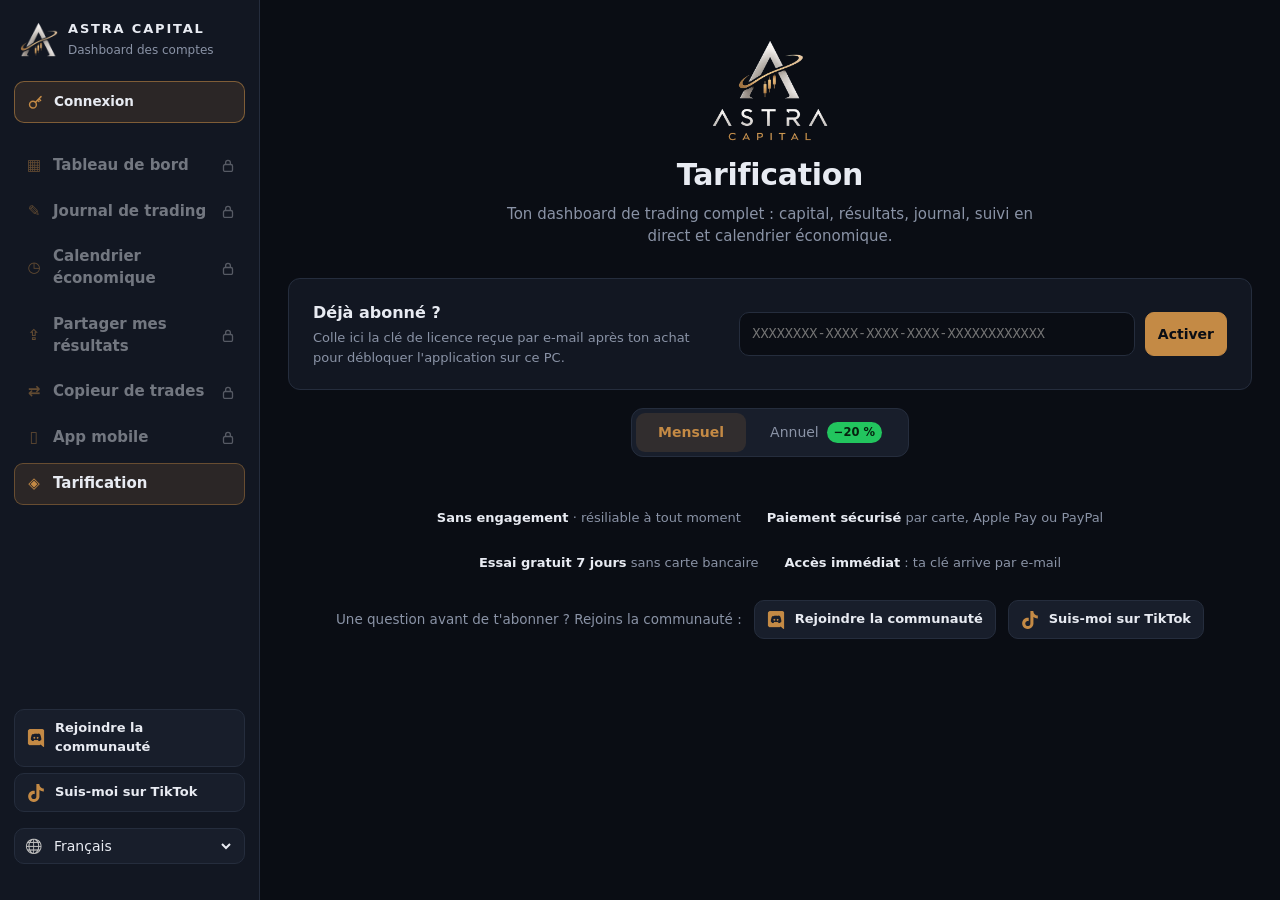
==== static/index.html @ 7ef3c5cd "v1.70.1 : app mobile — menu à gauche, zoom désactivé, calendrier des profits adapté au téléphone Co-" ====
<!doctype html>
<html lang="fr">
<head>
<meta charset="utf-8">
<meta name="viewport" content="width=device-width, initial-scale=1, maximum-scale=1, user-scalable=no, viewport-fit=cover">
<link rel="manifest" href="/manifest.webmanifest" crossorigin="use-credentials">
<meta name="theme-color" content="#0a0d14">
<meta name="mobile-web-app-capable" content="yes">
<meta name="apple-mobile-web-app-capable" content="yes">
<meta name="apple-mobile-web-app-status-bar-style" content="black-translucent">
<meta name="apple-mobile-web-app-title" content="ASTRA">
<link rel="apple-touch-icon" href="/static/pwa-180.png">
<title>ASTRA Dashboard</title>
<link rel="icon" type="image/png" href="/favicon.png">
<style>
  :root {
    --bg: #0a0d14; --panel: #121722; --panel-2: #181e2b; --line: #252d3d;
    --fg: #e8ebf2; --muted: #8a93a6; --gold: #c48a45; --gold-soft: rgba(196,138,69,.14);
    --win: #22c55e; --win-soft: rgba(34,197,94,.14); --loss: #ef4444; --loss-soft: rgba(239,68,68,.14);
    --radius: 12px;
  }
  * { box-sizing: border-box; }
  /* barres de défilement aux couleurs de l'app (colonne de gauche, page, listes) */
  :root { color-scheme: dark; }
  * { scrollbar-width: thin; scrollbar-color: #2b3445 transparent; }
  *:hover { scrollbar-color: rgba(196,138,69,.55) transparent; }
  @supports not (scrollbar-color: auto) {
    ::-webkit-scrollbar { width: 8px; height: 8px; }
    ::-webkit-scrollbar-track { background: transparent; }
    ::-webkit-scrollbar-thumb { background: #2b3445; border-radius: 8px; border: 2px solid transparent; background-clip: padding-box; }
    ::-webkit-scrollbar-thumb:hover { background: rgba(196,138,69,.6); background-clip: padding-box; }
  }
  body { margin: 0; background: var(--bg); color: var(--fg);
    font: 14px/1.45 "Segoe UI", system-ui, -apple-system, sans-serif; }
  button { font: inherit; cursor: pointer; }
  .app { display: grid; grid-template-columns: 260px 1fr; min-height: 100vh; }
  aside { background: var(--panel); border-right: 1px solid var(--line); padding: 20px 14px; display: flex; flex-direction: column; gap: 16px;
    position: sticky; top: 0; height: 100vh; overflow-y: auto; }
  .brand { display: flex; align-items: center; gap: 10px; padding: 0 6px 6px; }
  .brand-mark { width: 38px; height: auto; display: block; }
  .hero-logo { display: block; width: 220px; max-width: 70%; margin: 0 auto 18px; }
  .modal-logo { display: block; width: 150px; margin: 0 auto 14px; }
  .brand b { display: block; letter-spacing: .14em; font-size: 13px; }
  .brand span { color: var(--muted); font-size: 12px; }
  .label { color: var(--muted); font-size: 11px; text-transform: uppercase; letter-spacing: .1em; padding: 0 6px; }
  .acc-list { display: flex; flex-direction: column; gap: 4px; }
  .acc { text-align: left; background: transparent; border: 1px solid transparent; color: var(--fg); border-radius: 9px; padding: 9px 10px;
    display: flex; justify-content: space-between; align-items: center; gap: 8px; }
  .acc:hover { background: var(--panel-2); }
  .acc.active { background: var(--gold-soft); border-color: rgba(196,138,69,.4); }
  .acc small { display: block; color: var(--muted); font-size: 11px; }
  .acc-edit { width: 100%; background: var(--bg); border: 1px solid var(--gold); color: var(--fg); border-radius: 6px; padding: 3px 6px; font: inherit; }
  .acc-edit:focus { outline: none; }
  .ctx { position: fixed; z-index: 30; min-width: 190px; background: #1b2232; border: 1px solid var(--line); border-radius: 10px;
    padding: 5px; box-shadow: 0 10px 30px rgba(0,0,0,.45); }
  .ctx button { display: flex; width: 100%; gap: 10px; align-items: center; background: none; border: none; color: var(--fg);
    text-align: left; padding: 8px 10px; border-radius: 7px; }
  .ctx button:hover { background: var(--panel-2); }
  .ctx button.danger { color: var(--loss); }
  .ctx hr { border: none; border-top: 1px solid var(--line); margin: 4px 2px; }
  .ctx .ic { width: 16px; text-align: center; opacity: .8; }
  .acc .bal { font-variant-numeric: tabular-nums; font-size: 12px; color: var(--muted); white-space: nowrap; }
  .acc { position: relative; }
  .acc.acc-drag { border-color: var(--gold) !important; background: var(--gold-soft) !important; box-shadow: 0 8px 24px rgba(0,0,0,.4); opacity: .95; }
  .acc.locked { opacity: .5; } .acc.locked:hover { opacity: .75; }
  .acc-x { position: absolute; top: 3px; right: 4px; width: 18px; height: 18px; border-radius: 5px; display: grid; place-items: center; font-size: 14px; line-height: 1;
    color: var(--muted); opacity: 0; transition: opacity .15s, color .15s, background .15s; cursor: pointer; }
  .acc:hover .acc-x { opacity: 1; } .acc-x:hover { color: var(--loss); background: rgba(239,68,68,.14); }
  @media (hover: none) { .acc-x { opacity: .7; } }
  .del-modal { width: min(440px, calc(100vw - 32px)); }
  .del-modal .del-ic { width: 46px; height: 46px; border-radius: 50%; background: rgba(239,68,68,.14); color: var(--loss); display: grid; place-items: center; font-size: 22px; font-weight: 800; margin-bottom: 10px; }
  .del-modal p { color: var(--muted); line-height: 1.5; margin: 6px 0 0; } .del-modal p b { color: var(--fg); }
  .del-modal .acts { display: flex; justify-content: flex-end; gap: 10px; margin-top: 20px; }
  .btn.danger-solid { background: var(--loss); border-color: var(--loss); color: #fff; } .btn.danger-solid:hover { filter: brightness(1.1); }
  .btn { border: 1px solid var(--line); background: var(--panel-2); color: var(--fg); border-radius: 9px; padding: 9px 12px; }
  .btn:hover { border-color: var(--gold); }
  .btn.primary { background: var(--gold); color: #0a0d14; border-color: var(--gold); font-weight: 600; }
  .btn.ghost { background: transparent; }
  .btn.danger:hover { border-color: var(--loss); color: var(--loss); }
  aside .spacer { flex: 1; }
  .social { display: grid; gap: 6px; }
  .lang-row { display: flex; align-items: center; gap: 8px; background: var(--panel-2); border: 1px solid var(--line); border-radius: 10px; padding: 0 10px; }
  .lang-row:hover { border-color: rgba(196,138,69,.55); }
  .lang-ic { font-size: 14px; filter: grayscale(1) brightness(1.3); }
  #langSel { flex: 1; background: transparent; border: 0; color: var(--fg); font: inherit; padding: 8px 0; cursor: pointer; outline: none; }
  #langSel option { background: var(--panel); color: var(--fg); }
  .login-btn { display: flex; align-items: center; gap: 10px; width: 100%; background: var(--gold-soft); border: 1px solid rgba(196,138,69,.55); color: var(--fg);
    border-radius: 10px; padding: 10px 12px; font-size: 13.5px; font-weight: 650; text-align: left; }
  .login-btn svg { color: var(--gold); flex: none; }
  .login-btn:hover { border-color: var(--gold); }
  .login-btn.on { background: var(--panel-2); border-color: var(--line); }
  .login-btn.on .lk-t::before { content: ''; display: inline-block; width: 7px; height: 7px; border-radius: 50%; background: var(--win); margin-right: 7px; vertical-align: 1px; }
  .modal.key-modal { max-width: 430px; text-align: center; }
  .key-ic { width: 60px; height: 60px; border-radius: 16px; background: var(--gold-soft); color: var(--gold); display: grid; place-items: center; margin: 0 auto 14px; }
  #keyForm input { width: 100%; background: var(--bg); border: 1px solid var(--line); color: var(--fg); border-radius: 10px; padding: 12px; font: inherit; font-size: 14px;
    font-family: ui-monospace, Consolas, monospace; text-align: center; }
  #keyForm input:focus { outline: none; border-color: var(--gold); }
  .key-err { color: var(--loss); font-size: 13px; min-height: 18px; margin: 8px 0 4px; }
  .key-acts { display: flex; gap: 8px; justify-content: flex-end; }
  .key-acts .btn { flex: 1; }
  .key-foot { margin-top: 16px; color: var(--muted); font-size: 13px; }
  .key-foot a { color: var(--gold); }
  .key-state { background: var(--panel-2); border: 1px solid rgba(34,197,94,.4); border-radius: 12px; padding: 12px 14px; margin-bottom: 14px; font-size: 13.5px; text-align: left; }
  .key-state b { color: var(--win); }
  .soc { display: flex; align-items: center; gap: 10px; width: 100%; background: var(--panel-2); border: 1px solid var(--line); color: var(--fg);
    border-radius: 10px; padding: 9px 12px; font-size: 13px; font-weight: 600; text-align: left; }
  .soc svg { color: var(--gold); flex: none; }
  .soc .soc-ic { flex: none; width: 18px; height: 18px; }
  .soc:hover { border-color: rgba(196,138,69,.6); }
  .of-community { display: flex; align-items: center; justify-content: center; gap: 12px; flex-wrap: wrap; margin-top: 22px; color: var(--muted); font-size: 13.5px; }
  .of-community .soc { width: auto; }
  main { padding: 24px 28px 40px; min-width: 0; }
  header.top { display: flex; justify-content: space-between; align-items: flex-end; gap: 16px; flex-wrap: wrap; margin-bottom: 20px; }
  header.top h1 { margin: 0; font-size: 22px; font-weight: 650; }
  header.top p { margin: 2px 0 0; color: var(--muted); font-size: 13px; }
  .actions { display: flex; gap: 8px; flex-wrap: wrap; }
  .hero { background: linear-gradient(135deg, rgba(196,138,69,.10), rgba(196,138,69,0) 55%), var(--panel);
    border: 1px solid var(--line); border-radius: 16px; padding: 22px 26px; margin-bottom: 22px; }
  .hero .h-label { color: var(--muted); font-size: 13px; letter-spacing: .04em; }
  .hero { position: relative; }
  .hero .h-top { display: flex; justify-content: space-between; align-items: center; gap: 12px; }
  .hero select { background: var(--panel-2); color: var(--fg); border: 1px solid var(--line); border-radius: 9px; padding: 6px 10px; font: inherit; font-size: 13px; font-weight: 600; cursor: pointer; }
  .hero select:focus { outline: none; border-color: var(--gold); }
  .hero .h-fx { color: var(--muted); font-size: 12px; margin-top: 8px; }
  .hero .h-value { font-size: 46px; font-weight: 700; letter-spacing: -.01em; margin: 4px 0 6px; font-variant-numeric: tabular-nums; line-height: 1.1; }
  .hero .h-month { font-size: 17px; font-weight: 600; font-variant-numeric: tabular-nums; }
  .hero .h-month .muted { color: var(--muted); font-weight: 500; }
  @media (max-width: 860px) { .hero .h-value { font-size: 34px; } }
  .kpis-head { display: flex; justify-content: space-between; align-items: center; margin-bottom: 10px; }
  .kpis-head h2 { margin: 0; font-size: 15px; font-weight: 600; }
  .kpis-head .btn { padding: 6px 12px; font-size: 13px; }
  .kpis-head { gap: 12px; flex-wrap: wrap; }
  .kpis-head .left { display: flex; align-items: center; gap: 14px; flex-wrap: wrap; }
  .period { display: flex; align-items: center; gap: 6px; }
  .period .btn { width: 34px; height: 34px; padding: 0; font-size: 18px; line-height: 1; }
  .period .btn:disabled { opacity: .35; cursor: default; }
  .period select { background: var(--panel-2); color: var(--fg); border: 1px solid var(--line); border-radius: 9px;
    padding: 7px 30px 7px 12px; font: inherit; font-weight: 600; cursor: pointer; min-width: 230px;
    appearance: none; background-image: linear-gradient(45deg, transparent 50%, var(--muted) 50%), linear-gradient(135deg, var(--muted) 50%, transparent 50%);
    background-position: calc(100% - 16px) 50%, calc(100% - 11px) 50%; background-size: 5px 5px; background-repeat: no-repeat; }
  .period select:focus { outline: none; border-color: var(--gold); }
  .period select option { background: var(--panel); }
  .pick-list { display: flex; flex-direction: column; gap: 6px; margin: 4px 0 16px; max-height: 52vh; overflow-y: auto; }
  .pick { display: flex; align-items: center; gap: 10px; background: var(--bg); border: 1px solid var(--line); border-radius: 9px; padding: 8px 10px; }
  .pick.on { border-color: rgba(196,138,69,.45); }
  .pick label { flex: 1; display: flex; flex-direction: column; cursor: pointer; }
  .pick label small { color: var(--muted); font-size: 11px; }
  .pick input { width: 16px; height: 16px; accent-color: #c48a45; }
  .pick .mv { border: 1px solid var(--line); background: var(--panel-2); color: var(--fg); border-radius: 6px; width: 28px; height: 26px; padding: 0; }
  .pick .mv:disabled { opacity: .3; cursor: default; }
  .stats-card .kpis-head { margin-bottom: 12px; }
  .stats-card .kpis-head h2 { font-size: 17px; font-weight: 700; }
  .kpis { display: grid; grid-template-columns: repeat(6, minmax(0, 1fr)); gap: 9px; }
  .kpi { grid-column: span 2; background: var(--panel-2); border: 1px solid transparent; border-radius: var(--radius); padding: 9px 12px; text-align: center; }
  .kpi.big { grid-column: span 3; }
  .kpi.big.pair1 { grid-column: 1 / span 3; }
  .kpi.big.full { grid-column: 1 / -1; }
  .kpi.d-half { grid-column: span 3; }
  .kpi.d-full { grid-column: 1 / -1; }
  @media (max-width: 760px) { .kpis { grid-template-columns: repeat(2, minmax(0, 1fr)); } .kpi, .kpi.big { grid-column: span 1; } .kpi.big.pair1 { grid-column: 1 / span 1; } .kpi.big.full { grid-column: 1 / -1; } .kpi.d-half, .kpi.d-full { grid-column: span 1; } .kpi.m-full { grid-column: 1 / -1; } }
  .kpi { position: relative; cursor: grab; transition: opacity .15s, border-color .15s; }
  .kpi:hover { border-color: #34405a; }
  .kpi .k { display: inline-flex; align-items: center; justify-content: center; gap: 6px; }
  .kpi-i { display: inline-grid; place-items: center; width: 16px; height: 16px; border-radius: 50%; border: 1.5px solid currentColor; font: italic 700 10px Georgia, serif; opacity: .8; cursor: help; flex: none; }
  .kpi.dragging { opacity: .35; cursor: grabbing; }
  .kpi.drop-before { box-shadow: -4px 0 0 -1px var(--gold); }
  .kpi.drop-after { box-shadow: 4px 0 0 -1px var(--gold); }
  .kpi-x { position: absolute; top: 7px; right: 7px; width: 22px; height: 22px; border-radius: 6px; border: 1px solid var(--line);
    background: var(--panel-2); color: var(--muted); font-size: 14px; line-height: 1; padding: 0; opacity: 0; transition: opacity .15s; }
  .kpi:hover .kpi-x { opacity: 1; }
  .kpi-x:hover { color: var(--loss); border-color: var(--loss); }
  .kpi.empty-kpi { cursor: default; color: var(--muted); }
  .update-bar { display: flex; align-items: center; justify-content: space-between; gap: 12px; flex-wrap: wrap;
    background: var(--gold-soft); border: 1px solid rgba(196,138,69,.5); border-radius: 10px; padding: 10px 14px; margin-bottom: 14px; }
  .update-bar b { color: var(--gold); }
  .update-bar .btn { padding: 6px 14px; }
  .nav { display: flex; flex-direction: column; gap: 4px; margin-top: 6px; }
  .nav > button { font-size: 15px; font-weight: 600; padding: 11px 12px; }
  .nav .nav-t { flex: 1; }
  .nav .chev { color: var(--muted); padding: 0 4px; border-radius: 5px; transition: transform .15s; }
  .nav .chev:hover { color: var(--fg); background: var(--panel-2); }
  .nav .chev.closed { transform: rotate(-90deg); }
  .sub { margin: 0 0 6px 21px; padding-left: 10px; border-left: 1px solid var(--line); display: flex; flex-direction: column; gap: 4px; }
  .sub[hidden] { display: none; }
  .sub .acc { padding: 7px 9px; font-size: 13px; }
  .sub .acc small { font-size: 10.5px; }
  .sub-add { background: none; border: 1px dashed var(--line); color: var(--muted); border-radius: 8px; padding: 7px 9px; text-align: left; font-size: 13px; }
  .sub-add:hover { color: var(--gold); border-color: var(--gold); }
  .acc.active.dimmed { background: transparent; border-color: var(--line); }
  .nav button { text-align: left; background: transparent; border: 1px solid transparent; color: var(--fg); border-radius: 9px;
    padding: 9px 10px; display: flex; gap: 10px; align-items: center; }
  .nav button:hover { background: var(--panel-2); }
  .nav button.active { background: var(--gold-soft); border-color: rgba(196,138,69,.4); }
  .nav .ic { width: 18px; text-align: center; color: var(--gold); }
  /* journal */
  .j-tools { display: flex; gap: 10px; align-items: center; flex-wrap: wrap; margin-bottom: 14px; }
  .j-tools select { background: var(--panel-2); color: var(--fg); border: 1px solid var(--line); border-radius: 9px; padding: 8px 12px; font: inherit; }
  .j-tools .sum { margin-left: auto; color: var(--muted); font-variant-numeric: tabular-nums; }
  .j-tools .sum b { font-weight: 650; }
  .j-table { width: 100%; border-collapse: collapse; font-variant-numeric: tabular-nums; }
  .j-table th { text-align: left; color: var(--muted); font-size: 11px; font-weight: 500; text-transform: uppercase; letter-spacing: .08em;
    padding: 0 14px 8px; border-bottom: 1px solid var(--line); }
  .j-table th:last-child, .j-table td:last-child { text-align: right; }
  .j-table td { padding: 13px 14px; border-bottom: 1px solid var(--line); }
  .j-table tr.row { cursor: pointer; }
  .j-table tr.row:hover td { background: var(--panel-2); }
  .j-table .sym { font-weight: 600; }
  .j-table .muted { color: var(--muted); font-size: 12px; }
  .j-table .pnl { font-weight: 650; }
  .j-day td { background: transparent; color: var(--muted); font-size: 12px; padding: 16px 14px 6px; border-bottom: none; cursor: default; }
  .badge { display: inline-flex; align-items: center; gap: 4px; padding: 2px 9px; border-radius: 7px; font-size: 12px; font-weight: 600; }
  .badge.buy { background: rgba(34,197,94,.16); color: var(--win); }
  .badge.sell { background: rgba(239,68,68,.16); color: var(--loss); }
  .j-back { display: flex; align-items: center; gap: 12px; margin-bottom: 18px; }
  .j-back .btn { width: 38px; height: 38px; padding: 0; font-size: 20px; }
  .j-back h2 { margin: 0; font-size: 20px; }
  .j-grid { display: grid; grid-template-columns: repeat(auto-fit, minmax(170px, 1fr)); gap: 18px 24px; margin-bottom: 22px; }
  .j-grid .k { color: var(--muted); font-size: 13px; margin-bottom: 4px; }
  .j-grid .v { font-size: 19px; font-weight: 650; font-variant-numeric: tabular-nums; }
  .j-grid .v small { display: block; font-size: 15px; font-weight: 600; margin-top: 2px; }
  .j-sec { margin-bottom: 18px; }
  .j-sec h3 { font-size: 15px; font-weight: 600; margin: 0 0 8px; display: flex; gap: 8px; align-items: center; }
  .j-sec h3 .ic { color: var(--gold); }
  .j-rows { background: var(--panel); border: 1px solid var(--line); border-radius: 14px; overflow: hidden; }
  .j-rows div { display: flex; justify-content: space-between; gap: 12px; padding: 12px 16px; border-bottom: 1px solid var(--line); font-variant-numeric: tabular-nums; }
  .j-rows div:last-child { border-bottom: none; }
  .j-rows span:first-child { color: var(--muted); }
  .j-rows span:last-child { font-weight: 600; text-align: right; }
  .j-cols { display: grid; grid-template-columns: repeat(auto-fit, minmax(300px, 1fr)); gap: 0 18px; }
  .linklike { background: none; border: none; color: var(--gold); padding: 0; font: inherit; font-weight: 600; text-decoration: underline; }
  #content { position: relative; }
  .blk { position: relative; margin-bottom: 22px; border-radius: 16px; }
  .blk > section, .blk > .kpis { margin-bottom: 0; }
  .blk-handle { position: absolute; top: -11px; left: 50%; transform: translateX(-50%); z-index: 3; width: 52px; height: 22px;
    border-radius: 8px; border: 1px solid var(--line); background: var(--panel-2); color: var(--muted); font-size: 15px; line-height: 20px;
    text-align: center; cursor: grab; opacity: 0; transition: opacity .15s, color .15s, border-color .15s; user-select: none; touch-action: none; }
  .blk:hover > .blk-handle { opacity: 1; }
  .blk-handle:hover { color: var(--gold); border-color: var(--gold); }
  /* déplacement : la place du bloc reste visible, une miniature suit la souris */
  .blk.live-off { display: none; }
  .blk.placeholder { outline: 2px dashed var(--gold); outline-offset: 4px; background: var(--gold-soft); }
  .blk.placeholder > * { visibility: hidden; }
  body.reordering, body.reordering * { cursor: grabbing !important; user-select: none !important; }
  .reorder-ghost { position: fixed; z-index: 60; pointer-events: none; transform-origin: top left; opacity: .9;
    border-radius: 16px; box-shadow: 0 18px 50px rgba(0,0,0,.6), 0 0 0 2px var(--gold); overflow: hidden; background: var(--bg); }
  .reorder-ghost .blk-handle { display: none; }
  @media (hover: none) { .blk-handle { opacity: .8; } }
  .tv-tools { display: flex; gap: 8px; flex-wrap: wrap; }
  .tv-tools select { background: var(--panel-2); color: var(--fg); border: 1px solid var(--line); border-radius: 9px; padding: 7px 10px; font: inherit; font-size: 13px; cursor: pointer; }
  .tv-tools select:focus { outline: none; border-color: var(--gold); }
  .tv-grid { display: grid; grid-template-columns: 1fr 1fr; gap: 12px; }
  .tv-grid.n1 { grid-template-columns: 1fr; }
  .tv-grid.n1 .tv-box { height: 560px; }
  .tv-grid.n2 .tv-box { height: 460px; }
  .tv-grid.n3 .tv-panel:nth-child(3) { grid-column: 1 / -1; }
  .tv-head-right { display: flex; align-items: center; gap: 14px; flex-wrap: wrap; }
  #tvAccount { padding: 6px 12px; font-size: 13px; }
  .sub-mask { border-style: solid; }
  #maskBtn.on { background: var(--gold-soft); border-color: rgba(196,138,69,.6); color: var(--gold); }
  .mask-btn { width: 38px; padding: 0; display: inline-grid; place-items: center; position: relative; align-self: stretch; }
  .mask-btn::after { content: attr(data-tip); position: absolute; top: calc(100% + 8px); right: 0; white-space: nowrap; background: #1b2232; border: 1px solid var(--line);
    color: var(--fg); font-size: 12.5px; font-weight: 500; padding: 6px 10px; border-radius: 8px; box-shadow: 0 8px 24px rgba(0,0,0,.4); opacity: 0; pointer-events: none;
    transform: translateY(-4px); transition: opacity .15s, transform .15s; z-index: 30; }
  .mask-btn:hover::after, .mask-btn:focus-visible::after { opacity: 1; transform: none; }
  .tv-open { flex: 0 0 auto !important; width: 34px; padding: 0; font-size: 14px; }
  .tv-count { display: flex; align-items: center; gap: 6px; }
  .tv-count span { color: var(--muted); font-size: 12px; margin-right: 2px; }
  .tv-count .btn { width: 32px; height: 30px; padding: 0; font-size: 13px; }
  .tv-count .btn.on { background: var(--gold-soft); border-color: rgba(196,138,69,.6); color: var(--gold); font-weight: 700; }
  .tv-panel { display: flex; flex-direction: column; gap: 8px; min-width: 0; }
  .tv-panel .tv-tools select { flex: 1; min-width: 0; }
  .tv-panel .tv-tools select:nth-child(2) { flex: 0 0 auto; }
  .tv-box { position: relative; height: 400px; border-radius: 10px; overflow: hidden; background: var(--panel-2); }
  .tv-box > .tradingview-widget-container, .tv-box .tradingview-widget-container__widget { height: 100%; width: 100%; }
  .tv-msg { position: absolute; inset: 0; display: grid; place-items: center; color: var(--muted); font-size: 13px; text-align: center; padding: 20px; }
  @media (max-width: 1100px) { .tv-grid { grid-template-columns: 1fr; } }
  @media (max-width: 860px) { .tv-box { height: 360px; } }
  .eco-head { display: flex; justify-content: space-between; align-items: flex-end; gap: 16px; flex-wrap: wrap; margin-bottom: 14px; }
  .eco-head h1 { margin: 0; font-size: 22px; font-weight: 650; }
  .eco-head p { margin: 2px 0 0; color: var(--muted); font-size: 13px; }
  .seg { display: inline-flex; background: var(--panel-2); border: 1px solid var(--line); border-radius: 10px; padding: 3px; gap: 2px; }
  .seg button { background: none; border: none; color: var(--muted); padding: 7px 12px; border-radius: 8px; font-size: 13px; }
  .seg button:hover { color: var(--fg); }
  .seg button.on { background: var(--gold-soft); color: var(--gold); font-weight: 600; }
  .chips { display: flex; flex-wrap: wrap; gap: 6px; margin-bottom: 14px; }
  .chip { background: var(--panel); border: 1px solid var(--line); color: var(--muted); border-radius: 999px; padding: 6px 12px; font-size: 13px; }
  .chip:hover { color: var(--fg); }
  .chip.on { border-color: rgba(196,138,69,.6); color: var(--fg); background: var(--gold-soft); }
  .eco-tabs { display: flex; align-items: center; gap: 4px; flex-wrap: wrap; border-bottom: 1px solid var(--line); margin-bottom: 12px; }
  .eco-tabs button { background: none; border: none; border-bottom: 2px solid transparent; color: var(--muted); padding: 9px 12px; font-size: 14px; margin-bottom: -1px; }
  .eco-tabs button:hover { color: var(--fg); }
  /* barre de filtres sur une seule ligne : tout à 36 px de haut */
  #ecoRange.eco-tabs { border-bottom: none; gap: 10px; margin-bottom: 14px; flex-wrap: wrap; align-items: center; }
  #ecoRange .eco-days { display: inline-flex; background: var(--panel-2); border: 1px solid var(--line); border-radius: 10px; padding: 3px; gap: 2px; height: 36px; box-sizing: border-box; }
  #ecoRange .eco-days button { border: none; margin: 0; padding: 0 13px; border-radius: 7px; font-size: 13px; color: var(--muted); white-space: nowrap; }
  #ecoRange .eco-days button:hover { color: var(--fg); }
  #ecoRange .eco-days button.on { background: var(--gold-soft); color: var(--gold); font-weight: 600; border: none; }
  .eco-alert-btn { height: 36px; width: 36px; display: inline-grid; place-items: center; padding: 0; color: var(--gold); border-color: rgba(196,138,69,.6); background: var(--gold-soft); }
  .eco-alert-btn:hover { border-color: var(--gold); }
  .eco-alert-btn.on { background: var(--gold); color: #0a0d14; }
  .al-sub { color: var(--muted); margin: 6px 0 0; line-height: 1.5; font-size: 14px; } .al-sub b { color: var(--fg); }
  .alert-modal .key-acts { display: flex; gap: 10px; margin-top: 18px; align-items: center; }
  .alert-modal { width: min(520px, calc(100vw - 32px)); }
  .alert-modal input[type=email] { width: 100%; box-sizing: border-box; background: var(--bg); border: 1px solid var(--line); color: var(--fg); border-radius: 10px; padding: 10px 12px; font: inherit; }
  .alert-modal input[type=email]:focus { outline: none; border-color: var(--gold); }
  .al-lab { display: block; color: var(--muted); font-size: 12.5px; margin: 16px 0 6px; }
  .al-imp { display: inline-flex; height: 36px; } .al-imp button { padding: 0 12px; font-size: 13px; display: inline-flex; align-items: center; gap: 6px; } .al-imp button.on { color: var(--gold); }
  .al-note { color: var(--muted); font-size: 12.5px; margin: 14px 0 0; line-height: 1.5; }
  .al-err { color: var(--loss); font-size: 13px; margin-top: 10px; min-height: 0; } .al-ok { color: var(--win); font-size: 13px; margin-top: 6px; }
  .al-switch { display: flex; align-items: center; gap: 12px; margin-top: 16px; cursor: pointer; font-weight: 600; }
  .al-switch input { display: none; }
  .al-switch .sw { width: 40px; height: 22px; border-radius: 12px; background: var(--line); position: relative; transition: background .15s; flex: none; }
  .al-switch .sw::after { content: ''; position: absolute; left: 3px; top: 3px; width: 16px; height: 16px; border-radius: 50%; background: #fff; transition: transform .15s; }
  .al-switch input:checked + .sw { background: var(--gold); } .al-switch input:checked + .sw::after { transform: translateX(18px); }
  .eco-line-tools { margin-left: auto; display: flex; align-items: center; gap: 10px; flex-wrap: wrap; }
  .eco-line-tools .seg { height: 36px; box-sizing: border-box; align-items: stretch; }
  .eco-line-tools .seg button { display: inline-flex; align-items: center; gap: 6px; }
  .eco-line-tools .seg button { padding: 0 11px; border: none; margin: 0; font-size: 13px; }
  .eco-line-tools .seg button.on { color: var(--gold); }
  .eco-zones { position: relative; }
  .eco-zones-btn { padding: 7px 12px; font-size: 13px; display: inline-flex; gap: 8px; align-items: center; }
  .eco-tabs .eco-zones-btn { background: var(--panel-2); border: 1px solid var(--line); border-radius: 10px; margin: 0; color: var(--fg); padding: 0 12px; height: 36px; box-sizing: border-box; }
  .eco-tabs .eco-zones-btn:hover { border-color: rgba(196,138,69,.6); }
  .eco-zones-btn .flags { color: var(--muted); }
  .eco-zones-btn .car { color: var(--muted); font-size: 10px; }
  .eco-zones-menu[hidden] { display: none; }
  .eco-zones-menu { position: absolute; left: 0; top: calc(100% + 6px); z-index: 8; width: 250px; max-height: 420px; overflow-y: auto;
    background: var(--panel); border: 1px solid var(--line); border-radius: 12px; box-shadow: 0 18px 40px rgba(0,0,0,.5); padding: 8px; }
  .eco-zones-menu .zq { display: flex; gap: 6px; padding: 2px 4px 8px; border-bottom: 1px solid var(--line); margin-bottom: 6px; }
  .eco-zones-menu .zq button { flex: 1; background: var(--panel-2); border: 1px solid var(--line); color: var(--muted); border-radius: 8px; padding: 5px; font-size: 12px; }
  .eco-zones-menu .zq button:hover { color: var(--fg); }
  .eco-zones-menu label { display: flex; align-items: center; gap: 10px; padding: 7px 8px; border-radius: 8px; cursor: pointer; font-size: 13.5px; color: var(--fg); }
  .eco-zones-menu label:hover { background: var(--panel-2); }
  .eco-zones-menu input { accent-color: var(--gold); width: 15px; height: 15px; margin: 0; }
  .eco-zones-menu .cur { margin-left: auto; color: var(--muted); font-size: 11.5px; }
  .eco-tz { display: inline-flex; align-items: center; gap: 6px; color: var(--muted); font-size: 13px; }
  .eco-tz select { background: var(--panel-2); color: var(--fg); border: 1px solid var(--line); border-radius: 10px; padding: 0 8px; height: 36px; font: inherit; font-size: 13px; cursor: pointer; max-width: 230px; }
  .eco-tabs button.on { color: var(--fg); border-bottom-color: var(--gold); font-weight: 600; }
  .eco-upd { margin-left: auto; color: var(--muted); font-size: 12px; }
  .eco-card { padding: 0; overflow: hidden; }
  .eco-table { width: 100%; border-collapse: collapse; font-variant-numeric: tabular-nums; font-size: 13.5px; }
  .eco-table th { text-align: left; color: var(--muted); font-size: 11px; font-weight: 600; text-transform: uppercase; letter-spacing: .06em;
    padding: 11px 12px; background: var(--panel-2); border-bottom: 1px solid var(--line); }
  .eco-table td { padding: 9px 12px; border-bottom: 1px solid var(--line); vertical-align: middle; }
  .eco-table .c-time { width: 62px; } .eco-table .c-cur { width: 86px; } .eco-table .c-imp { width: 70px; }
  .eco-table .c-val { width: 96px; text-align: right; }
  .eco-table td.c-val { font-weight: 600; }
  .eco-table tr.eco-day td { background: var(--bg); color: var(--fg); font-weight: 650; text-align: center; padding: 8px 12px; }
  .eco-table tr.ev:hover td { background: var(--panel-2); }
  .eco-table tr.ev.past td { color: #b6bdcb; }
  .eco-table tr.ev.next td { background: rgba(196,138,69,.08); }
  .eco-table tr.ev.next td:first-child { box-shadow: inset 3px 0 0 var(--gold); }
  .eco-table .cur { display: inline-flex; gap: 6px; align-items: center; font-weight: 600; }
  .eco-table .ev-t { font-weight: 500; }
  .eco-table .ev-p { color: var(--muted); font-size: 12px; margin-left: 4px; }
  .eco-table .holiday { color: var(--muted); font-style: italic; }
  .eco-table tr.ev td.val-up { color: var(--win); } .eco-table tr.ev td.val-down { color: var(--loss); }
  .eco-table .empty td { text-align: center; color: var(--muted); padding: 40px 12px; }
  .bulls { display: inline-flex; gap: 2px; vertical-align: -2px; }
  .bulls::before, .bulls::after, .bulls i { content: ''; display: inline-block; width: 9px; height: 12px; border-radius: 2px; background: #3a4357; }
  .bulls i { display: inline-block; }
  .bulls.b1::before, .bulls.b2::before, .bulls.b2 i, .bulls.b3::before, .bulls.b3 i, .bulls.b3::after { background: var(--gold); }
  @media (max-width: 860px) { .eco-table .c-val:nth-child(7) { display: none; } .eco-table th.c-val:nth-child(7) { display: none; } }
  .news-head { display: flex; justify-content: space-between; align-items: flex-end; gap: 12px; margin: 28px 0 12px; }
  .news-head h2 { margin: 0; font-size: 19px; font-weight: 650; }
  .news-head p { margin: 2px 0 0; color: var(--muted); font-size: 13px; }
  .news-filters { display: flex; justify-content: space-between; align-items: flex-start; gap: 12px; flex-wrap: wrap; margin-bottom: 14px; }
  .news-filters .chips { margin-bottom: 0; flex: 1; min-width: 0; }
  .themes { align-items: center; }
  .themes .t-lab { color: var(--muted); font-size: 12px; margin-right: 4px; }
  .theme-chip { font-size: 14px; padding: 8px 15px; display: inline-flex; gap: 7px; align-items: center; }
  .theme-chip .ck { width: 16px; height: 16px; border-radius: 5px; border: 1.5px solid #4a5468; display: inline-grid; place-items: center; font-size: 11px; line-height: 1; }
  .theme-chip.on .ck { background: var(--gold); border-color: var(--gold); color: #0a0d14; }
  .chip-row { display: flex; gap: 6px; align-items: flex-start; }
  .chip-row .chip-group { padding-top: 8px; }
  .chip-list { display: flex; flex-wrap: wrap; gap: 6px; flex: 1; min-width: 0; }
  .chip-group { color: var(--muted); font-size: 11px; font-weight: 600; text-transform: uppercase; letter-spacing: .08em; width: 96px; flex: 0 0 auto; }
  .news-search { position: relative; flex: 0 0 280px; max-width: 100%; }
  .news-search input { width: 100%; background: var(--panel); border: 1px solid var(--line); color: var(--fg); border-radius: 999px;
    padding: 8px 14px 8px 34px; font: inherit; font-size: 13.5px; }
  .news-search input:focus { outline: none; border-color: var(--gold); }
  .news-search .ns-ic { position: absolute; left: 13px; top: 50%; transform: translateY(-50%); color: var(--muted); font-size: 15px; pointer-events: none; }
  .news-card mark { background: rgba(196,138,69,.3); color: inherit; border-radius: 3px; padding: 0 1px; }
  .news-grid { display: block; }
  .news-lead { display: grid; grid-template-columns: 1.7fr 1fr; gap: 14px; margin-bottom: 14px; }
  .news-side { display: grid; grid-template-rows: 1fr 1fr; gap: 14px; }
  .news-row3 { display: grid; grid-template-columns: repeat(3, 1fr); gap: 14px; margin-bottom: 22px; }
  .na { position: relative; display: flex; flex-direction: column; background: var(--panel); border: 1px solid var(--line); border-radius: 14px;
    overflow: hidden; cursor: pointer; text-align: left; color: var(--fg); padding: 0; transition: border-color .15s, transform .15s, box-shadow .15s; min-width: 0; }
  .na:hover { border-color: rgba(196,138,69,.6); transform: translateY(-2px); box-shadow: 0 10px 30px rgba(0,0,0,.35); }
  .na .vis { position: relative; flex: 0 0 auto; background-size: cover; background-position: center; }
  .na .vis.ph { display: grid; place-items: center; }
  .na .vis.ph span { font-size: 54px; opacity: .22; filter: grayscale(.2); }
  .na .vis.us { background-image: linear-gradient(135deg, #1b2a4a 0%, #2b1d2e 100%); }
  .na .vis.eu { background-image: linear-gradient(135deg, #14284a 0%, #2a2a14 100%); }
  .na .vis.crypto { background-image: linear-gradient(135deg, #3a2410 0%, #1a1f2e 100%); }
  .na .vis.asia { background-image: linear-gradient(135deg, #3a1420 0%, #1a2a2e 100%); }
  .na .vis.au { background-image: linear-gradient(135deg, #10304a 0%, #2e1a1a 100%); }
  .na .vis.search { background-image: linear-gradient(135deg, #242a38 0%, #1a1f2e 100%); }
  .na .txt { padding: 14px 16px 16px; display: flex; flex-direction: column; gap: 7px; flex: 1; min-height: 0; }
  .na .meta { display: flex; gap: 8px; align-items: center; font-size: 12px; color: var(--muted); flex-wrap: wrap; }
  .na .src { color: var(--gold); font-weight: 700; letter-spacing: .02em; }
  .na .kicker { background: var(--gold); color: #0a0d14; font-weight: 800; font-size: 10.5px; letter-spacing: .08em; text-transform: uppercase;
    padding: 2px 7px; border-radius: 4px; }
  .na .ttl { font-weight: 700; line-height: 1.3; display: -webkit-box; -webkit-box-orient: vertical; overflow: hidden; }
  .na .sum { color: #a9b1c1; line-height: 1.5; display: -webkit-box; -webkit-box-orient: vertical; overflow: hidden; }
  .na.lead .vis { height: 250px; }
  .na.lead .vis.ph span { font-size: 110px; }
  .na.lead .ttl { font-size: 24px; -webkit-line-clamp: 3; letter-spacing: -.01em; }
  .na.lead .sum { font-size: 14px; -webkit-line-clamp: 3; }
  .na.side { flex-direction: row; }
  .na.side .vis { width: 38%; min-height: 100%; }
  .na.side .ttl { font-size: 16px; -webkit-line-clamp: 4; }
  .na.side .sum { display: none; }
  .na.mid .vis { height: 130px; }
  .na.mid .ttl { font-size: 15.5px; -webkit-line-clamp: 3; }
  .na.mid .sum { font-size: 12.5px; -webkit-line-clamp: 2; }
  .news-subhead { display: flex; align-items: center; gap: 10px; margin: 4px 0 8px; color: var(--muted); font-size: 12px; font-weight: 700;
    text-transform: uppercase; letter-spacing: .1em; }
  .news-subhead::after { content: ''; flex: 1; height: 1px; background: var(--line); }
  .news-list { display: grid; grid-template-columns: repeat(4, 1fr); gap: 14px; }
  .na.sm .vis { height: 108px; }
  .na.sm .vis.ph span { font-size: 34px; }
  .na.sm .txt { padding: 10px 12px 12px; gap: 5px; }
  .na.sm .meta { font-size: 11px; }
  .na.sm .ttl { font-size: 13.5px; -webkit-line-clamp: 2; }
  .na.sm .sum { display: none; }
  .nl { display: grid; grid-template-columns: 54px 1fr; gap: 12px; align-items: start; padding: 11px 4px; border: none; border-bottom: 1px solid var(--line);
    background: none; color: var(--fg); text-align: left; cursor: pointer; min-width: 0; }
  .nl:hover .nl-t { color: var(--gold); }
  .nl .nl-time { color: var(--muted); font-size: 12px; font-variant-numeric: tabular-nums; padding-top: 2px; }
  .nl .nl-t { font-size: 14px; font-weight: 600; line-height: 1.4; transition: color .15s; }
  .nl .nl-s { color: var(--muted); font-size: 12px; margin-top: 2px; }
  .nl .nl-s b { color: var(--gold); font-weight: 600; }
  .news-info { color: var(--muted); font-size: 13px; margin-bottom: 10px; }
  @media (max-width: 1100px) { .news-lead { grid-template-columns: 1fr; } .news-row3 { grid-template-columns: 1fr 1fr; } .news-list { grid-template-columns: repeat(3, 1fr); } }
  @media (max-width: 860px) { .news-list { grid-template-columns: 1fr 1fr; } }
  @media (max-width: 700px) { .news-row3 { grid-template-columns: 1fr; } .na.lead .ttl { font-size: 20px; } }
  .news-card { display: flex; gap: 14px; background: var(--panel); border: 1px solid var(--line); border-radius: 12px; padding: 14px;
    cursor: pointer; text-align: left; color: var(--fg); transition: border-color .15s, transform .15s; min-width: 0; }
  .news-card:hover { border-color: rgba(196,138,69,.55); transform: translateY(-1px); }
  .news-card .nc-body { flex: 1; min-width: 0; display: flex; flex-direction: column; gap: 6px; }
  .news-card .nc-meta { display: flex; gap: 8px; align-items: center; font-size: 12px; color: var(--muted); }
  .news-card .nc-src { color: var(--gold); font-weight: 600; }
  .news-card .nc-title { font-weight: 650; font-size: 14.5px; line-height: 1.35; display: -webkit-box; -webkit-line-clamp: 3; -webkit-box-orient: vertical; overflow: hidden; }
  .news-card .nc-sum { color: var(--muted); font-size: 12.5px; line-height: 1.45; display: -webkit-box; -webkit-line-clamp: 2; -webkit-box-orient: vertical; overflow: hidden; }
  .news-card img { width: 96px; height: 72px; object-fit: cover; border-radius: 8px; flex: 0 0 auto; background: var(--panel-2); }
  .news-more { display: flex; justify-content: center; margin: 14px 0 8px; }
  .news-empty { color: var(--muted); padding: 30px; text-align: center; grid-column: 1 / -1; background: var(--panel); border: 1px solid var(--line); border-radius: 12px; }
  .h-label-wrap { display: flex; align-items: center; gap: 10px; }
  .live-dot { display: inline-flex; align-items: center; gap: 6px; font-size: 11px; font-weight: 700; letter-spacing: .06em; text-transform: uppercase;
    color: var(--win); background: rgba(34,197,94,.12); border: 1px solid rgba(34,197,94,.35); border-radius: 999px; padding: 2px 9px; }
  .live-dot[hidden] { display: none; }
  .live-dot::before { content: ''; width: 7px; height: 7px; border-radius: 50%; background: var(--win); animation: livePulse 1.4s ease-in-out infinite; }
  @keyframes livePulse { 0%, 100% { opacity: 1; transform: scale(1); } 50% { opacity: .35; transform: scale(.75); } }
  .hero .h-value { transition: color .4s; }
  .hero .h-value.flash-up { color: var(--win); } .hero .h-value.flash-down { color: var(--loss); }
  .h-float { font-size: 14px; color: var(--muted); margin-top: 6px; font-variant-numeric: tabular-nums; }
  .h-float b { font-weight: 650; }
  .live-status { color: var(--muted); font-size: 12.5px; display: flex; align-items: center; gap: 8px; }
  .live-status .ok { color: var(--win); font-weight: 600; }
  .live-table { width: 100%; border-collapse: collapse; font-variant-numeric: tabular-nums; font-size: 13.5px; }
  .live-table th { text-align: left; color: var(--muted); font-size: 11px; font-weight: 600; text-transform: uppercase; letter-spacing: .06em;
    padding: 0 10px 8px; border-bottom: 1px solid var(--line); }
  .live-table td { padding: 11px 10px; border-bottom: 1px solid var(--line); }
  .live-table tr:last-child td { border-bottom: none; }
  .live-table .r { text-align: right; }
  .live-table .pnl { font-weight: 700; font-size: 15px; }
  .live-table tfoot td { border-top: 1px solid var(--line); border-bottom: none; font-weight: 650; }
  .live-empty { color: var(--muted); text-align: center; padding: 22px 10px; }
  .perk-box { display: grid; justify-items: center; gap: 12px; }
  /* assistant d'aide */
  .help-fab { position: fixed; right: 22px; bottom: 22px; z-index: 9; display: inline-flex; align-items: center; gap: 8px; background: var(--gold); color: #0a0d14;
    border: none; border-radius: 999px; padding: 10px 16px 10px 10px; font-weight: 700; box-shadow: 0 10px 30px rgba(0,0,0,.45); }
  .help-fab[hidden], .help-panel[hidden] { display: none; }
  .help-fab .q { width: 26px; height: 26px; border-radius: 50%; background: #0a0d14; color: var(--gold); display: grid; place-items: center; font-size: 15px; }
  .help-fab.open { opacity: .85; }
  .help-panel { position: fixed; right: 22px; bottom: 82px; z-index: 9; width: min(390px, calc(100vw - 28px)); height: min(560px, calc(100vh - 110px));
    background: var(--panel); border: 1px solid var(--line); border-radius: 16px; box-shadow: 0 24px 60px rgba(0,0,0,.6); display: flex; flex-direction: column; overflow: hidden; }
  .h-head { display: flex; justify-content: space-between; align-items: center; padding: 14px 16px; border-bottom: 1px solid var(--line); background: var(--panel-2); }
  .h-head b { display: block; font-size: 15px; } .h-head small { color: var(--muted); font-size: 12px; }
  .h-head button { background: none; border: none; color: var(--muted); font-size: 15px; padding: 4px 6px; }
  .h-head button:hover { color: var(--fg); }
  .h-msgs { flex: 1; overflow-y: auto; padding: 14px; display: flex; flex-direction: column; gap: 10px; }
  .h-msg { max-width: 88%; }
  .h-msg.me { align-self: flex-end; }
  .h-msg .h-txt { padding: 10px 13px; border-radius: 14px; font-size: 13.5px; line-height: 1.5; }
  .h-msg.bot .h-txt { background: var(--panel-2); border: 1px solid var(--line); border-top-left-radius: 4px; }
  .h-msg.me .h-txt { background: var(--gold-soft); border: 1px solid rgba(196,138,69,.45); border-top-right-radius: 4px; }
  .h-msg .h-txt b { color: var(--gold); font-weight: 650; }
  .h-acts { display: flex; gap: 6px; flex-wrap: wrap; margin-top: 7px; } .h-acts .btn { padding: 6px 11px; font-size: 12.5px; }
  .h-sugg { display: flex; flex-direction: column; align-items: flex-start; gap: 6px; margin-top: 8px; }
  .h-sugg .chip { text-align: left; font-size: 12.5px; padding: 6px 11px; }
  .h-sugg .chip:hover { color: var(--fg); border-color: rgba(196,138,69,.6); }
  .h-form { display: flex; gap: 8px; padding: 12px; border-top: 1px solid var(--line); }
  .h-form input { flex: 1; min-width: 0; background: var(--bg); border: 1px solid var(--line); color: var(--fg); border-radius: 10px; padding: 9px 11px; font: inherit; font-size: 13.5px; }
  .h-form input:focus { outline: none; border-color: var(--gold); }
  /* cartes de résultats */
  .pdf-accs { display: flex; flex-wrap: wrap; gap: 6px; max-height: 128px; overflow-y: auto; }
  .pdf-accs .chip { display: inline-flex; gap: 6px; align-items: center; cursor: pointer; font-size: 12.5px; padding: 5px 10px; }
  .pdf-accs .chip.on { border-color: var(--gold); color: var(--gold); }
  #pdfAccField[hidden] { display: none; }
  .pdf-acc-hint { color: var(--muted); font-weight: 400; font-size: 12px; margin-left: 6px; }
  .modal.card-modal { max-width: 1040px; display: grid; grid-template-columns: 330px 1fr; gap: 26px; padding: 24px; }
  .card-side { display: flex; flex-direction: column; }
  .card-side .sub { margin-bottom: 8px; }
  .c-lab { color: var(--muted); font-size: 12px; font-weight: 600; text-transform: uppercase; letter-spacing: .05em; margin: 14px 0 7px; }
  .c-seg { display: flex; } .c-seg button { flex: 1; padding: 8px 6px; }
  .c-seg button[disabled] { opacity: .4; cursor: not-allowed; }
  .c-sel { width: 100%; margin-top: 8px; background: var(--panel-2); color: var(--fg); border: 1px solid var(--line); border-radius: 10px; padding: 9px 10px; font: inherit; font-size: 13.5px; }
  input.c-sel { margin-top: 0; } input.c-sel:focus, select.c-sel:focus { outline: none; border-color: var(--gold); }
  .c-check { display: flex; gap: 8px; align-items: center; margin-top: 14px; font-size: 13.5px; cursor: pointer; }
  .c-check input { accent-color: var(--gold); }
  .c-trades { margin-top: 8px; display: grid; gap: 6px; max-height: 260px; overflow-y: auto; }
  .c-trades[hidden] { display: none; }
  .c-tr { display: grid; grid-template-columns: 46px 1fr auto; gap: 8px; align-items: center; text-align: left; background: var(--panel-2); border: 1px solid var(--line);
    border-radius: 10px; padding: 8px 10px; color: var(--fg); font: inherit; font-size: 13px; cursor: pointer; font-variant-numeric: tabular-nums; }
  .c-tr:hover { border-color: rgba(196,138,69,.6); }
  .c-tr.on { border-color: var(--gold); background: var(--gold-soft); }
  .c-tr time { color: var(--muted); font-size: 12px; }
  .c-tr .sym { font-weight: 650; white-space: nowrap; overflow: hidden; text-overflow: ellipsis; }
  .c-tr .sym small { display: block; color: var(--muted); font-weight: 500; font-size: 11.5px; }
  .c-tr .pl { font-weight: 700; } .c-tr .pl.win { color: var(--win); } .c-tr .pl.loss { color: var(--loss); }
  .c-cal { margin-top: 10px; background: var(--panel-2); border: 1px solid var(--line); border-radius: 12px; padding: 10px; }
  .c-cal-head { display: flex; align-items: center; justify-content: space-between; margin-bottom: 8px; }
  .c-cal-head b { font-size: 14px; }
  .c-cal-head button { background: none; border: 1px solid var(--line); color: var(--fg); width: 28px; height: 28px; border-radius: 8px; font-size: 15px; line-height: 1; }
  .c-cal-head button:hover:not([disabled]) { border-color: var(--gold); color: var(--gold); }
  .c-cal-head button[disabled] { opacity: .3; cursor: default; }
  .c-cal-grid { display: grid; grid-template-columns: repeat(7, 1fr); gap: 3px; }
  .c-cal-grid.months { grid-template-columns: repeat(3, 1fr); gap: 5px; }
  .c-cal-grid .dw { color: var(--muted); font-size: 10.5px; font-weight: 600; text-align: center; padding: 2px 0 4px; text-transform: uppercase; }
  .c-cal-grid .cd { position: relative; border: 1px solid transparent; background: none; color: var(--muted); border-radius: 7px; height: 32px; font-size: 12.5px;
    display: grid; place-items: center; padding: 0; opacity: .45; cursor: default; }
  .c-cal-grid.months .cd { height: 44px; font-size: 13px; }
  .c-cal-grid .cd.has { opacity: 1; color: var(--fg); cursor: pointer; font-weight: 600; }
  .c-cal-grid .cd.has.win { background: rgba(34,197,94,.13); }
  .c-cal-grid .cd.has.loss { background: rgba(239,68,68,.13); }
  .c-cal-grid .cd.has:hover { border-color: rgba(196,138,69,.6); }
  .c-cal-grid .cd.sel { border-color: var(--gold) !important; box-shadow: 0 0 0 1px var(--gold) inset; color: var(--gold); }
  .c-cal-grid .cd.out { visibility: hidden; }
  .c-cal-grid .cd small { display: block; font-size: 10px; font-weight: 600; margin-top: -2px; }
  .c-cal-grid .cd.win small { color: var(--win); } .c-cal-grid .cd.loss small { color: var(--loss); }
  .c-cal-sel { color: var(--gold); font-size: 12.5px; font-weight: 600; margin-top: 8px; text-align: center; }
  #cardQrBox[hidden], #cardLink[hidden] { display: none; }
  .c-hint { color: var(--muted); font-size: 12px; line-height: 1.45; margin-top: 6px; }
  .c-hint.err { color: var(--loss); }
  .c-actions { display: flex; gap: 8px; margin-top: auto; padding-top: 20px; flex-wrap: wrap; }
  .card-prev { background: #05070b; border: 1px solid var(--line); border-radius: 14px; display: grid; place-items: center; padding: 16px; min-height: 420px; }
  .card-prev canvas { max-width: 100%; max-height: calc(100vh - 120px); width: auto; height: auto; border-radius: 10px; box-shadow: 0 14px 40px rgba(0,0,0,.6); }
  .card-prev canvas[hidden] { display: none; }
  .c-empty { color: var(--muted); }
  @media (max-width: 900px) { .modal.card-modal { grid-template-columns: 1fr; } }
  .btn.perk-off { opacity: .6; }
  @media (max-width: 860px) { .live-table .hide-s { display: none; } }
  .chart-row { --split: 66.6667%; display: grid; grid-template-columns: minmax(0, calc(var(--split) - 9px)) 18px minmax(0, 1fr); align-items: stretch; }
  .split-handle { cursor: col-resize; display: grid; place-items: center; touch-action: none; user-select: none; }
  .split-handle span { width: 4px; height: 56px; border-radius: 4px; background: var(--line); transition: background .15s, height .15s; }
  .split-handle:hover span, .split-handle.drag span { background: var(--gold); height: 90px; }
  body.splitting { cursor: col-resize; user-select: none; }
  .chart-row > .card { margin-bottom: 0; min-width: 0; }
  .disc-card { position: relative; display: flex; flex-direction: column; }
  .disc-info { width: 34px; height: 34px; padding: 0; border-radius: 10px; font-weight: 800; font-family: Georgia, serif; font-style: italic; }
  .disc-info.on { border-color: var(--gold); color: var(--gold); }
  .disc-legend { display: flex; gap: 16px; flex-wrap: wrap; color: var(--muted); font-size: 12.5px; margin: -4px 0 4px; }
  .disc-legend i { display: inline-block; width: 9px; height: 9px; border-radius: 50%; margin-right: 6px; vertical-align: 0; }
  .disc-gauge { flex: 1; display: grid; place-items: center; min-height: 250px; position: relative; }
  .disc-gauge svg { width: 100%; max-width: 440px; height: auto; display: block; }
  .disc-gauge::before { content: ''; position: absolute; left: 50%; bottom: 8%; width: 60%; height: 55%; transform: translateX(-50%); border-radius: 50%;
    background: radial-gradient(ellipse at 50% 100%, var(--disc-glow, rgba(34,197,94,.14)), transparent 70%); pointer-events: none; }
  .disc-empty { color: var(--muted); text-align: center; font-size: 13px; padding: 30px 10px; }
  .disc-detail[hidden] { display: none; }
  .disc-detail { position: absolute; left: 14px; right: 14px; top: 58px; bottom: 14px; z-index: 5; overflow-y: auto; background: var(--panel); border: 1px solid var(--line);
    border-radius: 14px; box-shadow: 0 18px 40px rgba(0,0,0,.45); padding: 14px 16px; font-size: 13px; }
  .disc-detail p { color: var(--muted); margin: 0 0 12px; line-height: 1.45; }
  .disc-row { margin-bottom: 12px; }
  .disc-row .top { display: flex; justify-content: space-between; gap: 10px; font-weight: 600; }
  .disc-row .top span:last-child { font-variant-numeric: tabular-nums; }
  .disc-row .bar { height: 6px; border-radius: 4px; background: var(--panel-2); margin: 6px 0 4px; overflow: hidden; }
  .disc-row .bar b { display: block; height: 100%; border-radius: 4px; }
  .disc-row small { color: var(--muted); font-size: 12px; }
  .tv-card .tv-grid.n4 .tv-box, .tv-card .tv-grid.n3 .tv-box { height: 360px; }
  .mk-top { position: relative; display: flex; align-items: center; gap: 6px; padding: 0 12px 0 18px; }
  .mk-tabs { flex: 1; display: flex; align-items: center; min-width: 0; overflow-x: auto; scrollbar-width: none; }
  .mk-tabs::-webkit-scrollbar { display: none; }
  .mk-tab { background: none; border: none; color: var(--fg); font-weight: 650; font-size: 13px; padding: 6px 8px; white-space: nowrap; position: relative; opacity: .82; flex: none; }
  .mk-tab:first-child { padding-left: 0; }
  .mk-tab + .mk-tab::before { content: ''; position: absolute; left: 0; top: 25%; bottom: 25%; width: 1px; background: var(--line); }
  .mk-tab.on { color: var(--gold); opacity: 1; }
  .mk-tab:hover { opacity: 1; }
  .mk-more { width: 32px; height: 32px; padding: 0; font-size: 18px; font-weight: 800; line-height: 1; flex: none; }
  .mk-menu[hidden] { display: none; }
  .mk-menu { position: absolute; right: 12px; top: 40px; z-index: 7; width: 270px; background: var(--panel); border: 1px solid var(--line); border-radius: 14px;
    box-shadow: 0 18px 40px rgba(0,0,0,.5); }
  .mk-menu-head { font-weight: 700; padding: 14px 18px; border-bottom: 1px solid var(--line); }
  #mkMenuList { padding: 8px 0; }
  .mk-opt { display: flex; align-items: center; gap: 12px; padding: 9px 18px; cursor: pointer; font-size: 14.5px; user-select: none; }
  .mk-opt:hover { background: rgba(255,255,255,.03); }
  .mk-opt .ck { width: 20px; height: 20px; border-radius: 5px; border: 1.5px solid #4a5468; display: grid; place-items: center; font-size: 13px; color: #0a0d14; flex: none; }
  .mk-opt.on .ck { background: var(--gold); border-color: var(--gold); }
  .mk-opt.off { color: var(--muted); }
  .mk-opt.dis { opacity: .45; cursor: not-allowed; }
  .mk-menu-foot { display: flex; justify-content: space-between; align-items: center; padding: 12px 18px; border-top: 1px solid var(--line); }
  .mk-bar { display: flex; align-items: center; justify-content: space-between; gap: 8px; padding: 10px 12px 4px 18px; }
  .mk-ranges { display: flex; gap: 0; flex-wrap: nowrap; min-width: 0; }
  .mk-ranges button { background: none; border: none; color: var(--muted); font-size: 12.5px; padding: 4px 6px; border-radius: 6px; font-weight: 600; white-space: nowrap; }
  .mk-ranges button:first-child { padding-left: 0; }
  .mk-ranges button.on { color: var(--fg); text-decoration: underline; text-underline-offset: 5px; text-decoration-color: var(--gold); text-decoration-thickness: 2px; }
  .mk-ranges button:hover { color: var(--fg); }
  .quotes-card { display: flex; flex-direction: column; }
  @container (max-width: 420px) { .mk-tab { font-size: 12.5px; padding: 6px 6px; } .mk-top { padding-left: 14px; } .mk-bar { padding-left: 14px; } .mk-ranges button { padding: 4px 5px; } }
  @container (max-width: 440px) { .mk-table td { padding: 9px 5px; font-size: 12.5px; } .mk-table td:first-child { padding-left: 14px; } .mk-table td:last-child { padding-right: 8px; } .mk-table td.ck { width: 24px; } }
  @container (max-width: 345px) { .mk-table td.mk-chg { display: none; } }
  @container (max-width: 360px) { .mk-tab { font-size: 12px; padding: 6px 5px; } .mk-ranges button { font-size: 12px; padding: 4px 4px; } }
  .mk-chart { position: relative; flex: 1 1 210px; min-height: 180px; max-height: 300px; margin: 4px 0 8px; }
  .mk-chart svg { display: block; width: 100%; height: 100%; }
  .mk-chart-msg { position: absolute; inset: 0; display: grid; place-items: center; color: var(--muted); font-size: 12.5px; text-align: center; padding: 0 20px; }
  .mk-table td { padding: 10px 8px; }
  .mk-table tr.sel td { background: var(--gold-soft); }
  .mk-table tr.sel td:first-child { box-shadow: inset 3px 0 0 var(--gold); }
  .mk-clock { width: 18px; vertical-align: -4px; }
  .mk-table td.ck { width: 30px; text-align: center; padding-left: 4px; }
  .quotes-card { padding: 16px 0 6px; }
  .quotes-card .card-head { padding: 0 18px; }
  .quotes-card .live-status { white-space: nowrap; font-size: 12px; }
  .mk-bar .q-btn { padding: 5px 9px; }
  .q-arrow { color: var(--gold); }
  .q-table { width: 100%; border-collapse: collapse; font-variant-numeric: tabular-nums; font-size: 13px; }
  .q-table th { color: var(--muted); font-size: 11px; font-weight: 600; text-transform: uppercase; letter-spacing: .05em; padding: 8px 8px;
    border-top: 1px solid var(--line); border-bottom: 1px solid var(--line); background: var(--panel-2); text-align: left; white-space: nowrap; }
  .q-table th:first-child, .q-table td:first-child { padding-left: 18px; }
  .q-table th:last-child, .q-table td:last-child { padding-right: 18px; }
  .q-table td { padding: 9px 8px; border-bottom: 1px solid var(--line); white-space: nowrap; transition: background-color .6s; }
  .q-table tr:last-child td { border-bottom: none; }
  .q-table .r { text-align: right; }
  .q-table .q-name { font-weight: 700; color: var(--fg); }
  .q-table .q-name .fl { margin-right: 8px; }
  .q-table .q-sym { color: var(--muted); font-size: 11px; font-weight: 500; margin-left: 6px; }
  .q-table .q-last { font-weight: 700; }
  .q-table .q-time { color: var(--muted); font-size: 12px; }
  .q-table td.up-flash { background-color: rgba(34,197,94,.22); transition: none; }
  .q-table td.down-flash { background-color: rgba(239,68,68,.22); transition: none; }
  .quotes-card { position: relative; }
  .q-tools { display: flex; align-items: center; gap: 10px; }
  .q-btn { padding: 6px 11px; font-size: 12.5px; }
  .q-pick[hidden] { display: none; }
  .q-pick { position: absolute; right: 14px; top: 52px; z-index: 6; width: min(430px, calc(100% - 28px)); max-height: 470px; overflow-y: auto;
    background: var(--panel); border: 1px solid var(--line); border-radius: 14px; box-shadow: 0 18px 40px rgba(0,0,0,.5); padding: 14px 16px; }
  .q-pick-head { display: flex; justify-content: space-between; align-items: baseline; margin-bottom: 8px; }
  .q-pick-head .muted { color: var(--muted); font-size: 12px; }
  .q-cat { color: var(--muted); font-size: 11px; font-weight: 600; text-transform: uppercase; letter-spacing: .06em; margin: 12px 0 6px; }
  .q-chips { display: flex; flex-wrap: wrap; gap: 6px; }
  .q-chips .chip { display: inline-flex; gap: 6px; align-items: center; cursor: pointer; font-size: 12.5px; padding: 5px 10px; }
  .q-chips .chip.na { opacity: .45; }
  .q-chips .chip .x { margin-left: 2px; color: var(--muted); }
  .q-pick-add { display: flex; gap: 8px; margin-top: 14px; }
  .q-pick-add input { flex: 1; min-width: 0; background: var(--bg); border: 1px solid var(--line); color: var(--fg); border-radius: 9px; padding: 8px 10px; font: inherit; font-size: 13px; }
  .q-pick-foot { display: flex; justify-content: space-between; margin-top: 14px; }
  .q-table tbody tr[data-key] { cursor: grab; }
  .q-table tbody tr[data-key]:hover td { background: rgba(255,255,255,.025); }
  .q-grip { color: var(--muted); opacity: 0; margin: 0 6px 0 -12px; width: 6px; display: inline-block; transition: opacity .15s; }
  .q-table tr:hover .q-grip, .q-table tr.q-drag .q-grip { opacity: .8; }
  .q-table tr.q-drag td { background: var(--gold-soft) !important; color: var(--fg); }
  .q-table tr.q-drag td:first-child { box-shadow: inset 3px 0 0 var(--gold); }
  body.q-sorting, body.q-sorting * { cursor: grabbing !important; user-select: none; }
  .q-table tr.q-miss td { color: var(--muted); font-style: italic; }
  .q-empty { color: var(--muted); text-align: center; padding: 26px 12px !important; white-space: normal !important; }
  .quotes-card { container-type: inline-size; }
  @container (max-width: 700px) { .q-table .q-hide { display: none; } }
  @container (max-width: 470px) { .q-table .q-hide2 { display: none; } .q-table .q-sym { display: none; } }
  @media (max-width: 1280px) { .chart-row { grid-template-columns: 1fr; gap: 18px; } .split-handle { display: none; } }
  .toast { position: fixed; left: 50%; bottom: 22px; transform: translateX(-50%); background: #1b2232; border: 1px solid var(--line);
    border-radius: 10px; padding: 10px 14px; display: flex; gap: 14px; align-items: center; z-index: 20; box-shadow: 0 8px 30px rgba(0,0,0,.4); }
  .toast button { background: none; border: none; color: var(--gold); font-weight: 600; padding: 0; }
  .kpi .k { color: var(--muted); font-size: 13px; }
  .kpi .v { font-size: 17px; font-weight: 700; margin-top: 2px; font-variant-numeric: tabular-nums; }
  .kpi.big .v { font-size: 19px; }
  .kpi .s { color: var(--muted); font-size: 12px; margin-top: 2px; font-variant-numeric: tabular-nums; }
  .card { background: var(--panel); border: 1px solid var(--line); border-radius: var(--radius); padding: 16px 18px; margin-bottom: 18px; }
  .card-head { display: flex; justify-content: space-between; align-items: center; margin-bottom: 12px; gap: 10px; flex-wrap: wrap; }
  .card-head h2 { margin: 0; font-size: 15px; font-weight: 600; }
  .pos { color: var(--win); } .neg { color: var(--loss); }
  #chart { position: relative; user-select: none; }
  #chart svg { cursor: grab; touch-action: none; }
  #chart.dragging svg { cursor: grabbing; }
  .zoom-bar { display: flex; align-items: center; gap: 6px; flex-wrap: wrap; }
  .zoom-bar .btn { padding: 4px 10px; font-size: 12px; border-radius: 7px; }
  .zoom-bar .btn.on { background: var(--gold-soft); border-color: rgba(196,138,69,.6); color: var(--gold); }
  .zoom-bar .sep { width: 1px; height: 20px; background: var(--line); margin: 0 4px; }
  .chart-hint { color: var(--muted); font-size: 11px; margin-top: 6px; text-align: right; }
  #chart svg { display: block; width: 100%; }
  .tip { position: absolute; pointer-events: none; background: #0b0f18; border: 1px solid var(--line); border-radius: 8px;
    padding: 7px 10px; font-size: 12px; white-space: nowrap; display: none; font-variant-numeric: tabular-nums; }
  .month-nav { display: flex; align-items: center; justify-content: center; gap: 18px; margin: 2px 0 18px; }
  .month-nav .btn { width: 42px; height: 42px; padding: 0; font-size: 22px; line-height: 1; border-radius: 50%; }
  .month-title { min-width: 220px; text-align: center; text-transform: capitalize; }
  .month-title .mt-name { font-size: 22px; font-weight: 650; letter-spacing: .01em; }
  .month-title .mt-pnl { font-size: 15px; font-weight: 600; margin-top: 2px; font-variant-numeric: tabular-nums; }
  .cal { display: grid; grid-template-columns: repeat(7, 1fr) 1.1fr; gap: 6px; }
  .cal .dow { color: var(--muted); font-size: 11px; text-transform: uppercase; letter-spacing: .08em; text-align: center; padding-bottom: 2px; }
  .day { min-height: 84px; border-radius: 9px; background: var(--panel-2); border: 1px solid transparent; padding: 7px 8px;
    display: flex; flex-direction: column; justify-content: space-between; font-variant-numeric: tabular-nums; }
  .day.empty { background: transparent; }
  .day.today { border-color: rgba(196,138,69,.6); }
  .day .n { color: var(--muted); font-size: 12px; }
  .day .p { font-weight: 650; font-size: 14px; text-align: right; }
  .day .t { color: var(--muted); font-size: 11px; text-align: right; }
  .day.win { background: var(--win-soft); } .day.win .p { color: var(--win); }
  .day.loss { background: var(--loss-soft); } .day.loss .p { color: var(--loss); }
  .week { border-radius: 9px; border: 1px dashed var(--line); padding: 7px 8px; display: flex; flex-direction: column; justify-content: center; text-align: right; font-variant-numeric: tabular-nums; }
  .week .k { color: var(--muted); font-size: 11px; }
  .week .p { font-weight: 650; }
  .notice { background: var(--gold-soft); border: 1px solid rgba(196,138,69,.35); border-radius: 9px; padding: 10px 12px; margin-bottom: 14px; font-size: 13px; }
  .notice.error { background: var(--loss-soft); border-color: rgba(239,68,68,.4); }
  /* ---------- page Tarification ---------- */
  #offres { max-width: 1180px; margin: 0 auto; padding: 8px 0 40px; }
  .of-head { text-align: center; margin: 6px 0 30px; }
  .of-logo { width: 120px; display: block; margin: 0 auto 10px; }
  .of-head h1 { margin: 0; font-size: 30px; font-weight: 700; letter-spacing: -.01em; }
  .of-head p { margin: 8px auto 0; color: var(--muted); font-size: 15px; max-width: 560px; }
  .of-plans { display: grid; grid-template-columns: repeat(auto-fit, minmax(290px, 1fr)); gap: 20px; align-items: stretch; }
  .of-billing { display: flex; justify-content: center; margin: -8px 0 30px; }
  .of-billing .seg { padding: 4px; border-radius: 12px; }
  .of-billing .seg button { padding: 9px 22px; font-size: 14px; display: inline-flex; align-items: center; gap: 8px; border-radius: 9px; }
  .of-save { background: var(--win); color: #06210f; font-size: 11.5px; font-weight: 800; padding: 2px 7px; border-radius: 999px; }
  .of-was { color: var(--muted); font-size: 18px; font-weight: 600; text-decoration: line-through; align-self: center; }
  .of-bill { color: var(--muted); font-size: 13px; margin-bottom: 2px; min-height: 19px; }
  .of-bill b { color: var(--win); font-weight: 700; }
  .of-plan { cursor: pointer; transition: border-color .15s, background .15s, box-shadow .15s, transform .15s;
    position: relative; background: var(--panel); border: 1px solid var(--line); border-radius: 18px; padding: 28px 28px 24px; display: flex; flex-direction: column; }
  .of-plan.best { border-color: rgba(196,138,69,.75); background: linear-gradient(180deg, rgba(196,138,69,.10), var(--panel) 45%); box-shadow: 0 18px 50px rgba(196,138,69,.10); }
  .of-badge { position: absolute; top: -12px; left: 50%; transform: translateX(-50%); background: var(--gold); color: #0a0d14; font-size: 11.5px; font-weight: 700;
    letter-spacing: .05em; text-transform: uppercase; padding: 5px 12px; border-radius: 999px; white-space: nowrap; }
  .of-plan h2 { margin: 0; font-size: 20px; }
  .of-plan .of-acc { color: var(--gold); font-size: 13.5px; font-weight: 600; margin-top: 4px; }
  .of-price { display: flex; align-items: baseline; gap: 8px; margin: 18px 0 4px; }
  .of-price b { font-size: 44px; font-weight: 750; letter-spacing: -.02em; font-variant-numeric: tabular-nums; }
  .of-price span { color: var(--muted); font-size: 14px; }
  .of-plan ul { list-style: none; padding: 0; margin: 18px 0 24px; display: grid; gap: 11px; flex: 1; align-content: start; }
  .of-plan li { display: flex; gap: 10px; font-size: 14px; line-height: 1.4; align-items: flex-start; }
  .of-plan li .mk { flex: none; width: 19px; height: 19px; border-radius: 50%; background: var(--gold-soft); color: var(--gold);
    font-size: 11px; font-weight: 800; display: grid; place-items: center; margin-top: 1px; }
  .of-plan li .lb { flex: 1; }
  .of-plan li .val { color: var(--gold); font-weight: 650; white-space: nowrap; }
  .of-plan li.no { color: var(--muted); }
  .of-plan li.no .lb { text-decoration: line-through; text-decoration-color: rgba(138,147,166,.5); }
  .of-plan li.no .mk { background: rgba(138,147,166,.12); color: #6b7487; font-size: 10px; }
  .of-plan .btn { width: 100%; padding: 13px; font-size: 15px; font-weight: 650; border-radius: 11px; }
  .of-plan .btn[disabled] { opacity: .55; cursor: default; }
  .of-plan:not(.best):hover { border-color: rgba(196,138,69,.4); transform: translateY(-2px); }
  .of-plan:focus-visible { outline: 2px solid var(--gold); outline-offset: 3px; }
  .of-plan.current { border-color: var(--win); }
  .of-trust { display: flex; justify-content: center; gap: 26px; flex-wrap: wrap; color: var(--muted); font-size: 13px; margin: 22px 0 28px; }
  .of-trust b { color: var(--fg); font-weight: 600; }
  .of-key { display: grid; grid-template-columns: 1fr 1.2fr; gap: 20px; align-items: center; padding: 22px 24px; }
  .of-key h3 { margin: 0 0 4px; font-size: 16px; }
  .of-key p { margin: 0; color: var(--muted); font-size: 13px; line-height: 1.5; }
  .of-key-form { display: flex; gap: 10px; }
  .of-key-form input { flex: 1; min-width: 0; background: var(--bg); border: 1px solid var(--line); color: var(--fg); border-radius: 10px; padding: 11px 12px;
    font: inherit; font-size: 13.5px; font-family: ui-monospace, Consolas, monospace; }
  .of-key-form input:focus { outline: none; border-color: var(--gold); }
  .of-key-err { grid-column: 1 / -1; color: var(--loss); font-size: 13px; }
  .of-key-err:empty { display: none; }
  .of-active { background: var(--panel); border: 1px solid rgba(34,197,94,.45); border-radius: 16px; padding: 18px 22px; margin-bottom: 26px;
    display: flex; align-items: center; gap: 18px; flex-wrap: wrap; }
  .of-active[hidden] { display: none; }
  #abo { max-width: 980px; margin: 0 auto; }
  #share { max-width: 1120px; margin: 0 auto; } .share-head img { display: none; }
  #shareHost .modal.card-modal { max-width: none; max-height: none; overflow: visible; margin: 0; }
  #shareHost #cardClose, #shareHost .card-side > h2, #shareHost .card-side > .sub { display: none; }
  .share-empty { text-align: center; color: var(--muted); padding: 60px 20px; }
  .abo-grid { display: grid; grid-template-columns: repeat(auto-fit, minmax(200px, 1fr)); gap: 12px; margin-bottom: 22px; }
  .abo-grid .it { background: var(--panel); border: 1px solid var(--line); border-radius: 14px; padding: 14px 16px; }
  .abo-grid .it small { display: block; color: var(--muted); font-size: 12.5px; margin-bottom: 4px; }
  .abo-grid .it b { font-size: 16px; }
  .abo-help { padding: 18px 22px; } .abo-help h3 { margin: 0 0 8px; } .abo-help p { color: var(--muted); margin: 6px 0; line-height: 1.55; } .abo-help b { color: var(--fg); }
  .abo-help a { color: var(--gold); }
  .abo-mail { margin: 0 0 14px; display: flex; gap: 12px; align-items: center; flex-wrap: wrap; } .abo-mail label { color: var(--muted); font-size: 13px; }
  .abo-mail input { flex: 1; min-width: 220px; max-width: 360px; background: var(--bg); border: 1px solid var(--line); color: var(--fg); border-radius: 10px; padding: 9px 12px; font: inherit; }
  .abo-mail input:focus { outline: none; border-color: var(--gold); }
  .abo-ex-row { display: flex; align-items: center; gap: 18px; flex-wrap: wrap; margin-bottom: 14px; }
  .abo-ex-step { display: flex; align-items: center; gap: 4px; background: var(--panel-2); border: 1px solid var(--line); border-radius: 12px; padding: 4px; }
  .abo-ex-step .btn { width: 38px; height: 38px; padding: 0; font-size: 20px; line-height: 1; }
  .abo-ex-step b { min-width: 46px; text-align: center; font-size: 22px; font-variant-numeric: tabular-nums; }
  .abo-ex-tot { color: var(--muted); font-size: 14px; } .abo-ex-tot b { color: var(--fg); }
  .abo-ex-acts { display: flex; gap: 10px; flex-wrap: wrap; }
  #aboExtra[hidden] { display: none; }
  .abo-change { padding: 18px 22px; margin-bottom: 22px; }
  .abo-billing { margin: 4px 0 22px; }
  .abo-plans .of-plan.current { border-color: var(--gold); } .abo-change h3 { margin: 0 0 6px; }
  .abo-ch-sub { color: var(--muted); margin: 0 0 14px; line-height: 1.5; font-size: 13.5px; }
  .abo-opts { display: grid; grid-template-columns: repeat(auto-fit, minmax(200px, 1fr)); gap: 12px; }
  .abo-opt { background: var(--panel-2); border: 1px solid var(--line); border-radius: 14px; padding: 14px 16px; display: flex; flex-direction: column; gap: 4px; }
  .abo-opt b { font-size: 16px; } .abo-opt .pr { color: var(--gold); font-weight: 700; } .abo-opt small { color: var(--muted); font-size: 12.5px; }
  .abo-opt .btn { margin-top: 10px; } .abo-opt.cur { border-color: var(--gold); box-shadow: 0 0 0 1px var(--gold) inset; }
  #ofKeyBox { margin: 0 0 26px; } #ofKeyBox[hidden], #navAbo[hidden] { display: none; }
  .of-active .st { width: 40px; height: 40px; border-radius: 50%; background: rgba(34,197,94,.14); color: var(--win); display: grid; place-items: center; font-weight: 800; font-size: 18px; flex: none; }
  .of-active .tx { flex: 1; min-width: 220px; }
  .of-active .tx b { font-size: 15.5px; }
  .of-active .tx div { color: var(--muted); font-size: 13px; margin-top: 3px; }
  .of-active .acts { display: flex; gap: 8px; flex-wrap: wrap; }
  .of-active.warn { border-color: rgba(239,68,68,.5); }
  .of-active.warn .st { background: rgba(239,68,68,.14); color: var(--loss); }
  @media (max-width: 860px) { .of-plans, .of-key { grid-template-columns: 1fr; } }
  /* application verrouillée sans abonnement */
  .nav button .lock { margin-left: auto; opacity: .7; display: none; }
  body.locked .nav button:not(.nav-offres) { opacity: .45; }
  body.locked .nav button:not(.nav-offres) .lock { display: inline-flex; }
  body.locked .nav button:not(.nav-offres) .chev { display: none; }
  body.locked #accSub { display: none !important; }
  .nav-offres .ic { color: var(--gold); }
  .empty-state { text-align: center; padding: 80px 20px; color: var(--muted); }
  .empty-state h2 { color: var(--fg); margin-bottom: 6px; }
  /* modale de connexion */
  .modal-bg { position: fixed; inset: 0; background: rgba(4,6,10,.75); display: none; place-items: center; padding: 16px; z-index: 10; }
  .modal-bg.open { display: grid; }
  .modal { width: 100%; max-width: 440px; max-height: calc(100vh - 32px); overflow-y: auto; background: var(--panel); border: 1px solid var(--line); border-radius: 16px; padding: 24px; }
  .modal h2 { margin: 0 0 4px; font-size: 19px; }
  .modal p.sub { margin: 0 0 18px; color: var(--muted); font-size: 13px; }
  .field { display: flex; flex-direction: column; gap: 5px; margin-bottom: 12px; }
  .field label { font-size: 12px; color: var(--muted); }
  .field input { width: 100%; min-width: 0; background: var(--bg); border: 1px solid var(--line); color: var(--fg); border-radius: 9px; padding: 10px 12px; font: inherit; }
  .field input:focus { outline: none; border-color: var(--gold); }
  .modal.pdf-done { max-width: 460px; padding: 22px 24px; display: flex; flex-direction: column; max-height: calc(100vh - 32px); }
  .modal.pdf-done .field { margin-bottom: 14px; }
  .pdf-done-head h2 { color: var(--win); margin: 0; }
  .pdf-done-head .sub { margin: 4px 0 14px; word-break: break-word; }
  .pdf-thumb { position: relative; height: 230px; border-radius: 10px; overflow: hidden; background: #3a3f4b; cursor: zoom-in;
    border: 1px solid var(--line); }
  .pdf-sheet { position: absolute; top: 12px; left: 50%; width: 794px; min-height: 1123px; padding: 45px; background: #fff;
    border-radius: 3px; box-shadow: 0 6px 24px rgba(0,0,0,.35); transform: translateX(-50%) scale(.42); transform-origin: top center;
    pointer-events: none; }
  .pdf-loading { color: #6b7280; font-size: 28px; text-align: center; padding-top: 200px; }
  .pdf-thumb::after { content: '🔍 Agrandir'; position: absolute; right: 8px; bottom: 8px; background: rgba(10,13,20,.8); color: var(--fg);
    font-size: 12px; padding: 4px 9px; border-radius: 7px; opacity: 0; transition: opacity .15s; }
  .pdf-thumb:hover::after { opacity: 1; }
  .pdf-done-actions { display: flex; gap: 8px; justify-content: flex-end; flex-wrap: wrap; margin-top: 14px; }
  /* aperçu agrandi */
  .modal.pdf-done.big { max-width: 940px; height: calc(100vh - 40px); }
  .modal.pdf-done.big .pdf-thumb { flex: 1; height: auto; cursor: default; overflow-y: auto; }
  .modal.pdf-done.big .pdf-thumb::after { display: none; }
  .modal.pdf-done.big .pdf-sheet { position: relative; left: auto; top: auto; margin: 16px auto; transform: none; pointer-events: auto;
    max-width: calc(100% - 24px); }
  .field-select { width: 100%; background: var(--bg); border: 1px solid var(--line); color: var(--fg); border-radius: 9px; padding: 10px 12px; font: inherit; }
  .field-select:focus { outline: none; border-color: var(--gold); }
  .kpi[data-risk] { cursor: pointer; }
  .field .hint { font-size: 11px; color: var(--muted); }
  .row2 { display: grid; grid-template-columns: 1fr 1fr; gap: 10px; }
  .check { display: flex; gap: 8px; align-items: center; font-size: 13px; margin: 4px 0 16px; color: var(--muted); }
  details { margin-bottom: 8px; font-size: 13px; color: var(--muted); }
  summary { cursor: pointer; margin-bottom: 8px; }
  .modal-actions { display: flex; gap: 8px; justify-content: space-between; flex-wrap: wrap; }
  .modal-actions .right { display: flex; gap: 8px; }
  .modal .err { color: var(--loss); font-size: 13px; margin-bottom: 10px; display: none; }
  .loading { opacity: .6; pointer-events: none; }
  @media (max-width: 860px) {
    .app { grid-template-columns: 1fr; }
    aside { border-right: none; border-bottom: 1px solid var(--line); position: static; height: auto; }
    .cal { grid-template-columns: repeat(7, 1fr); }
    .week, .cal .dow.wk { display: none; }
    .day { min-height: 64px; }
  }

  /* ---------- téléphone ---------- */
  .burger { display: none; }
  @media (max-width: 760px) {
    aside { position: sticky; top: 0; z-index: 60; height: auto; max-height: 100vh; overflow-y: auto; gap: 12px;
      padding: max(10px, env(safe-area-inset-top)) 14px 10px; }
    aside:not(.open) > :not(.brand) { display: none !important; }
    aside.open { box-shadow: 0 18px 40px rgba(0,0,0,.55); }
    .brand { padding: 0; }
    .burger { display: grid; place-items: center; order: -1; margin-right: 2px; width: 42px; height: 42px; border-radius: 10px; border: 1px solid var(--line);
      background: var(--panel-2); color: var(--fg); font-size: 20px; padding: 0; flex: none; }
    html, body { touch-action: pan-x pan-y; overscroll-behavior-x: none; }
    input, select, textarea { font-size: 16px !important; } /* iPhone : pas de zoom automatique sur un champ */
    .card { padding: 14px 12px; }
    .cal { grid-template-columns: repeat(7, minmax(0, 1fr)); gap: 3px; }
    .cal .dow { font-size: 9.5px; letter-spacing: .02em; }
    .day { min-height: 50px; padding: 4px 3px; border-radius: 6px; }
    .day .n { font-size: 10px; }
    .day .p { font-size: 10.5px; letter-spacing: -.02em; text-align: center; white-space: nowrap; overflow: hidden; margin-top: 4px; }
    .day .t { display: none; }
    .month-title .mt-name { font-size: 20px; }
    #ecoRange .eco-days { max-width: 100%; overflow-x: auto; scrollbar-width: none; }
    .eco-card { overflow-x: auto; }
    aside.open .burger { color: var(--gold); border-color: rgba(196,138,69,.5); }
    main { padding: 14px 12px max(32px, env(safe-area-inset-bottom)); }
    header.top { margin-bottom: 14px; }
    header.top h1 { font-size: 19px; }
    .modal { max-width: calc(100vw - 24px); }
  }

  .offline-bar { display: flex; align-items: center; justify-content: space-between; gap: 12px; margin-bottom: 14px; padding: 12px 14px; border-radius: var(--radius);
    background: var(--gold-soft); border: 1px solid rgba(196,138,69,.4); font-size: 13px; }
  .offline-bar b { display: block; color: var(--gold); margin-bottom: 2px; }
  .offline-bar span { color: var(--fg); }
  .offline-bar .btn { flex: none; }

  /* ---------- app mobile (réglages sur le PC) ---------- */
  #mobile[hidden], #mbBody[hidden] { display: none; }
  .mb-card { padding: 20px; }
  .mb-row { display: flex; align-items: center; justify-content: space-between; gap: 16px; }
  .mb-row .al-switch { margin-top: 0; }
  .mb-state { color: var(--muted); font-size: 13px; margin-top: 3px; }
  .mb-state.ok { color: var(--win); } .mb-state.err { color: #fca5a5; } .mb-state.wait { color: var(--gold); }
  .mb-grid { display: grid; grid-template-columns: 260px 1fr; gap: 26px; margin-top: 20px; padding-top: 20px; border-top: 1px solid var(--line); align-items: start; }
  @media (max-width: 860px) { .mb-grid { grid-template-columns: 1fr; } }
  .mb-qr { background: #fff; border-radius: 14px; padding: 14px; width: 260px; box-sizing: border-box; }
  .mb-qr canvas { display: block; width: 100%; height: auto; }
  .mb-steps h3 { margin: 0 0 10px; font-size: 16px; }
  .mb-steps ol { margin: 0 0 14px; padding-left: 20px; line-height: 1.6; }
  .mb-link { display: flex; gap: 8px; margin-bottom: 8px; }
  .mb-link input { flex: 1; min-width: 0; font-size: 12.5px; }
  .mb-note { color: var(--muted); font-size: 12.5px; margin: 0 0 14px; }
  #mbSnap { margin: 4px 0 0; } #mbSnap.err { color: #fca5a5; } #mbSnap[hidden] { display: none; }

  /* ---------- copieur de trades ---------- */
  .cp-nav { margin-top: -2px; }
  .cp-nav .cp-tab { display: flex; align-items: center; gap: 9px; background: none; border: 1px solid transparent; color: var(--muted); border-radius: 8px; padding: 7px 9px; text-align: left; font-size: 13px; }
  .cp-nav .cp-tab:hover { color: var(--fg); background: var(--panel-2); }
  .cp-nav .cp-tab.on { color: var(--gold); background: var(--gold-soft); border-color: rgba(196,138,69,.35); }
  .cp-ic { width: 14px; text-align: center; color: var(--gold); }
  #cpNav[hidden], #copier[hidden], #cpCopiers[hidden], #cpAccounts[hidden], #cpImportRow[hidden], .cp-table[hidden] { display: none; }
  .cp-top { display: flex; align-items: flex-end; justify-content: space-between; gap: 16px; margin: 4px 0 16px; flex-wrap: wrap; }
  .cp-top h1 { margin: 0; font-size: 24px; }
  .cp-top p { margin: 6px 0 0; color: var(--muted); max-width: 640px; }
  .cp-banner { display: flex; gap: 12px; align-items: flex-start; background: var(--gold-soft); border: 1px solid rgba(196,138,69,.35); border-radius: var(--radius); padding: 12px 14px; margin-bottom: 16px; font-size: 13px; color: var(--fg); }
  .cp-banner svg { color: var(--gold); flex: none; margin-top: 1px; }
  .cp-warn { background: rgba(239,68,68,.12); border: 1px solid rgba(239,68,68,.4); color: #fca5a5; border-radius: var(--radius); padding: 12px 14px; margin-bottom: 16px; font-size: 13px; }
  .cp-card { padding: 6px 6px 4px; overflow-x: auto; }
  .cp-table { width: 100%; border-collapse: collapse; font-variant-numeric: tabular-nums; font-size: 13.5px; }
  .cp-table th { text-align: left; color: var(--muted); font-size: 11px; font-weight: 600; text-transform: uppercase; letter-spacing: .06em; padding: 10px 12px; border-bottom: 1px solid var(--line); white-space: nowrap; }
  .cp-table td { padding: 11px 12px; border-bottom: 1px solid var(--line); vertical-align: middle; }
  .cp-table tr:last-child td { border-bottom: none; }
  .cp-table .r { text-align: right; }
  .cp-table td.nm { font-weight: 600; }
  .cp-table .mut { color: var(--muted); white-space: nowrap; }
  .cp-dot { width: 9px; height: 9px; border-radius: 50%; display: inline-block; background: var(--muted); }
  .cp-dot.ok { background: var(--win); box-shadow: 0 0 0 3px var(--win-soft); }
  .cp-dot.err { background: var(--loss); box-shadow: 0 0 0 3px var(--loss-soft); }
  .cp-dot.wait { background: var(--gold); animation: cpPulse 1.2s infinite; }
  @keyframes cpPulse { 50% { opacity: .35; } }
  .cp-st { font-size: 12.5px; }
  .cp-st.ok { color: var(--win); } .cp-st.err { color: #fca5a5; } .cp-st.warn { color: var(--gold); }
  .cp-acts { display: flex; gap: 6px; justify-content: flex-end; white-space: nowrap; }
  .cp-ibtn { width: 32px; height: 32px; display: inline-grid; place-items: center; border-radius: 8px; border: 1px solid var(--line); background: var(--panel-2); color: var(--fg); padding: 0; }
  .cp-ibtn:hover { border-color: var(--gold); color: var(--gold); }
  .cp-ibtn.play { color: var(--win); } .cp-ibtn.play:hover { border-color: var(--win); color: var(--win); }
  .cp-ibtn.del:hover, .cp-ibtn.confirm { border-color: var(--loss); color: var(--loss); }
  .cp-ibtn.confirm { width: auto; padding: 0 10px; font-size: 12px; background: rgba(239,68,68,.12); }
  .cp-empty { color: var(--muted); text-align: center; padding: 26px 16px; font-size: 14px; }
  .cp-group { padding: 0; overflow: hidden; }
  .cp-ghead { display: flex; align-items: center; justify-content: space-between; gap: 12px; padding: 14px 18px; border-bottom: 1px solid var(--line); border-left: 3px solid var(--gold); background: var(--panel-2); }
  .cp-ghead b { font-size: 17px; }
  .cp-ghead span { color: var(--muted); font-size: 12.5px; margin-left: 10px; }
  .cp-group .cp-table { margin: 0; }
  .cp-dir { font-size: 18px; color: var(--win); }
  .cp-dir.off { color: var(--muted); }
  .cp-log-card h3 { margin: 10px 12px 8px; font-size: 14px; }
  .cp-log { max-height: 300px; overflow-y: auto; padding: 0 6px 6px; }
  .cp-log-row { display: grid; grid-template-columns: 16px 74px 1fr; gap: 8px; align-items: baseline; padding: 6px 6px; border-top: 1px solid var(--line); font-size: 13px; }
  .cp-log-row:first-child { border-top: none; }
  .cp-log-row time { color: var(--muted); font-size: 12px; font-variant-numeric: tabular-nums; }
  .cp-log-row .lv { width: 8px; height: 8px; border-radius: 50%; background: var(--muted); align-self: center; }
  .cp-log-row .lv.ok { background: var(--win); } .cp-log-row .lv.err { background: var(--loss); } .cp-log-row .lv.info { background: var(--gold); }
  .cp-cop-modal { max-width: 520px; }
  .cp-cop-modal h2 { text-align: center; margin-bottom: 18px; }
  .cp-adv summary { cursor: pointer; margin-bottom: 10px; }
  .cp-adv[open] summary { color: var(--fg); }
  .cp-chk { color: var(--fg); margin: 0 0 12px; font-size: 14px; }
  .cp-chk input { accent-color: var(--gold); width: 16px; height: 16px; }
  .cp-lh { color: var(--muted); font-size: 11.5px; font-weight: 400; margin-left: 4px; }
  .cp-dir.rev { color: var(--gold); }
  .pw-wrap { position: relative; }
  .pw-wrap input { width: 100%; padding-right: 40px; }
  .pw-eye { position: absolute; right: 6px; top: 50%; transform: translateY(-50%); background: none; border: none; color: var(--muted); padding: 4px; display: grid; }
  .pw-eye:hover, .pw-eye.on { color: var(--gold); }
</style>
</head>
<body>
<div class="app">
  <aside>
    <div class="brand">
      <img class="brand-mark" src="/static/logo-emblem.png" alt="">
      <div><b>ASTRA CAPITAL</b><span>Dashboard des comptes</span></div>
      <button type="button" class="burger" id="burger" aria-label="Menu">☰</button>
    </div>
    <button type="button" class="login-btn" id="loginKeyBtn" title="Connexion avec ta clé de licence"><svg width="17" height="17" viewBox="0 0 20 20" fill="none"><circle cx="7" cy="12.5" r="4" stroke="currentColor" stroke-width="1.7"/><path d="M10 9.6l6.5-6.5M14 5.6l2 2M12.4 7.2l1.6 1.6" stroke="currentColor" stroke-width="1.7" stroke-linecap="round"/></svg><span class="lk-t" id="loginKeyTxt">Connexion</span></button>
    <nav class="nav" id="nav">
      <button data-page="dash" class="active"><span class="ic">▦</span><span class="nav-t">Tableau de bord</span><span class="lock" title="Abonnement requis"><svg width="12" height="13" viewBox="0 0 12 13" fill="none"><rect x="1.5" y="5.5" width="9" height="7" rx="1.6" stroke="currentColor" stroke-width="1.3"/><path d="M3.6 5.5V3.8a2.4 2.4 0 0 1 4.8 0v1.7" stroke="currentColor" stroke-width="1.3"/></svg></span><span class="chev" id="accToggle" title="Afficher / masquer les comptes">▾</span></button>
      <div class="sub" id="accSub">
        <div class="acc-list" id="accList"></div>
        <button class="sub-add" id="addBtn">+ Ajouter un compte</button>
      </div>
      <button data-page="journal"><span class="ic">✎</span><span class="nav-t">Journal de trading</span><span class="lock" title="Abonnement requis"><svg width="12" height="13" viewBox="0 0 12 13" fill="none"><rect x="1.5" y="5.5" width="9" height="7" rx="1.6" stroke="currentColor" stroke-width="1.3"/><path d="M3.6 5.5V3.8a2.4 2.4 0 0 1 4.8 0v1.7" stroke="currentColor" stroke-width="1.3"/></svg></span></button>
      <button data-page="eco"><span class="ic">◷</span><span class="nav-t">Calendrier économique</span><span class="lock" title="Abonnement requis"><svg width="12" height="13" viewBox="0 0 12 13" fill="none"><rect x="1.5" y="5.5" width="9" height="7" rx="1.6" stroke="currentColor" stroke-width="1.3"/><path d="M3.6 5.5V3.8a2.4 2.4 0 0 1 4.8 0v1.7" stroke="currentColor" stroke-width="1.3"/></svg></span></button>
      <button data-page="share"><span class="ic">⇪</span><span class="nav-t">Partager mes résultats</span><span class="lock" title="Abonnement requis"><svg width="12" height="13" viewBox="0 0 12 13" fill="none"><rect x="1.5" y="5.5" width="9" height="7" rx="1.6" stroke="currentColor" stroke-width="1.3"/><path d="M3.6 5.5V3.8a2.4 2.4 0 0 1 4.8 0v1.7" stroke="currentColor" stroke-width="1.3"/></svg></span></button>
      <button data-page="copier"><span class="ic">⇄</span><span class="nav-t">Copieur de trades</span><span class="lock" title="Abonnement requis"><svg width="12" height="13" viewBox="0 0 12 13" fill="none"><rect x="1.5" y="5.5" width="9" height="7" rx="1.6" stroke="currentColor" stroke-width="1.3"/><path d="M3.6 5.5V3.8a2.4 2.4 0 0 1 4.8 0v1.7" stroke="currentColor" stroke-width="1.3"/></svg></span></button>
      <div class="sub cp-nav" id="cpNav" hidden>
        <button type="button" class="cp-tab" data-cp="accounts"><span class="cp-ic">≡</span>Comptes</button>
        <button type="button" class="cp-tab" data-cp="copiers"><span class="cp-ic">⇉</span>Copieurs</button>
      </div>
      <button data-page="mobile" id="navMobile"><span class="ic">▯</span><span class="nav-t">App mobile</span><span class="lock" title="Abonnement requis"><svg width="12" height="13" viewBox="0 0 12 13" fill="none"><rect x="1.5" y="5.5" width="9" height="7" rx="1.6" stroke="currentColor" stroke-width="1.3"/><path d="M3.6 5.5V3.8a2.4 2.4 0 0 1 4.8 0v1.7" stroke="currentColor" stroke-width="1.3"/></svg></span></button>
      <button data-page="offres" class="nav-offres"><span class="ic">◈</span><span class="nav-t">Tarification</span></button>
      <button data-page="abo" class="nav-abo" id="navAbo" hidden><span class="ic">⚙</span><span class="nav-t">Gérer mon abonnement</span></button>
    </nav>
    <div class="spacer"></div>
    <div class="social" id="socialBox">
      <button type="button" class="soc" data-soc="discord" title="Rejoindre la communauté ASTRA sur Discord"><img class="soc-ic" src="/static/discord.png" alt="" width="18" height="18"><span>Rejoindre la communauté</span></button>
      <button type="button" class="soc" data-soc="tiktok" title="Suivre ASTRA CAPITAL sur TikTok"><svg class="soc-ic" width="18" height="18" viewBox="0 0 24 24" fill="#c48a45" aria-hidden="true"><path d="M12.525.02c1.31-.02 2.61-.01 3.91-.02.08 1.53.63 3.09 1.75 4.17 1.12 1.11 2.7 1.62 4.24 1.79v4.03c-1.44-.05-2.89-.35-4.2-.97-.57-.26-1.1-.59-1.62-.93-.01 2.92.01 5.84-.02 8.75-.08 1.4-.54 2.79-1.35 3.94-1.31 1.92-3.58 3.17-5.91 3.21-1.43.08-2.86-.31-4.08-1.03-2.02-1.19-3.44-3.37-3.65-5.71-.02-.5-.03-1-.01-1.49.18-1.9 1.12-3.72 2.58-4.96 1.66-1.44 3.98-2.13 6.15-1.72.02 1.48-.04 2.96-.04 4.44-.99-.32-2.15-.23-3.02.37-.63.41-1.11 1.04-1.36 1.75-.21.51-.15 1.07-.14 1.61.24 1.64 1.82 3.02 3.5 2.87 1.12-.01 2.19-.66 2.77-1.61.19-.33.4-.67.41-1.06.1-1.79.06-3.57.07-5.36.01-4.03-.01-8.05.02-12.07z"/></svg><span>Suis-moi sur TikTok</span></button>
    </div>
    <div class="lang-row"><span class="lang-ic" aria-hidden="true">🌐</span><select id="langSel" title="Langue" aria-label="Langue" data-noi18n>
      <option value="fr">Français</option><option value="en">English</option><option value="de">Deutsch</option><option value="es">Español</option></select></div>
    <div class="label" id="appVersion" style="text-align:center"></div>
  </aside>

  <main>
    <header class="top">
      <div>
        <h1 id="title">Tous les comptes</h1>
        <p id="subtitle"></p>
      </div>
      <div class="actions">
        <button class="btn mask-btn" id="maskBtn" type="button" aria-label="Masquer les numéros de compte" data-tip="Masquer les numéros de compte"><svg width="18" height="18" viewBox="0 0 24 24" fill="none"><path d="M2 12s3.6-7 10-7 10 7 10 7-3.6 7-10 7S2 12 2 12z" stroke="currentColor" stroke-width="1.8" stroke-linejoin="round"/><circle cx="12" cy="12" r="3" stroke="currentColor" stroke-width="1.8"/></svg></button>
        <button class="btn" id="refreshBtn">↻ Actualiser</button>
      </div>
    </header>
    <div id="updateBar"></div>
    <div id="notices"></div>

    <div id="content">
      <div class="blk" data-block="hero" data-label="Capital du compte"><div class="blk-handle" title="Maintenir et glisser pour déplacer ce bloc" role="button" aria-label="Déplacer">⠿</div>
      <section class="hero" id="hero">
        <div class="h-top">
          <div class="h-label-wrap"><div class="h-label">Capital du compte</div><span class="live-dot" id="heroLive" hidden>En direct</span></div>
          <select id="heroCur" title="Devise d'affichage">
            <option value="">Devise du compte</option>
            <option value="EUR">EUR · Euro €</option>
            <option value="USD">USD · Dollar US $</option>
            <option value="CHF">CHF · Franc suisse</option>
            <option value="JPY">JPY · Yen ¥</option>
            <option value="AUD">AUD · Dollar australien</option>
          </select>
        </div>
        <div class="h-value" id="heroValue">—</div>
        <div class="h-month" id="heroMonth"></div>
        <div class="h-float" id="heroFloat"></div>
        <div class="h-fx" id="heroFx"></div>
      </section>
      </div>
      <div class="blk" data-block="live" data-label="Trades en cours"><div class="blk-handle" title="Maintenir et glisser pour déplacer ce bloc" role="button" aria-label="Déplacer">⠿</div>
      <section class="card">
        <div class="card-head">
          <h2>Trades en cours</h2>
          <span class="live-status" id="liveStatus"></span>
        </div>
        <div id="liveBody"></div>
      </section>
      </div>
      <div class="blk" data-block="kpis" data-label="Statistiques"><div class="blk-handle" title="Maintenir et glisser pour déplacer ce bloc" role="button" aria-label="Déplacer">⠿</div>
      <section class="card stats-card">
      <div class="kpis-head">
        <div class="left">
          <h2>Statistiques</h2>
          <div class="period">
            <button class="btn" id="perPrev" title="Mois précédent">‹</button>
            <select id="perSel" title="Période des statistiques"></select>
            <button class="btn" id="perNext" title="Mois suivant">›</button>
          </div>
        </div>
        <button class="btn" id="customBtn">＋ Ajouter / ⚙ Personnaliser</button>
      </div>
      <div class="kpis" id="kpis"></div>
      </section>
      </div>
      <div class="blk" data-block="chart" data-label="Évolution du capital"><div class="blk-handle" title="Maintenir et glisser pour déplacer ce bloc" role="button" aria-label="Déplacer">⠿</div>
      <div class="chart-row">
      <section class="card chart-card">
        <div class="card-head">
          <div><h2>Évolution du capital</h2><span id="chartRange" style="color:var(--muted);font-size:12px"></span></div>
          <div class="zoom-bar" id="zoomBar">
            <button class="btn" data-range="7">1S</button>
            <button class="btn" data-range="30">1M</button>
            <button class="btn" data-range="91">3M</button>
            <button class="btn" data-range="182">6M</button>
            <button class="btn" data-range="365">1A</button>
            <button class="btn" data-range="all">Tout</button>
            <span class="sep"></span>
            <button class="btn" id="zoomOut" title="Dézoomer">−</button>
            <button class="btn" id="zoomIn" title="Zoomer">+</button>
          </div>
        </div>
        <div id="chart"><div class="tip" id="tip"></div></div>
        <div class="chart-hint">Boutons − / + pour zoomer · cliquer-glisser pour se déplacer · double-clic pour tout voir</div>
      </section>
      <div class="split-handle" id="chartSplit" title="Glisser pour redimensionner · double-clic : 2/3 – 1/3"><span></span></div>
      <section class="card disc-card" id="discCard">
        <div class="card-head">
          <h2>Score de discipline</h2>
          <button class="btn disc-info" id="discInfo" type="button" title="Comment le score est calculé">i</button>
        </div>
        <div class="disc-legend"><span><i style="background:#ef4444"></i>0 - 30%</span><span><i style="background:#f97316"></i>30 - 80%</span><span><i style="background:#22c55e"></i>80 - 100%</span></div>
        <div class="disc-gauge" id="discGauge"></div>
        <div class="disc-detail" id="discDetail" hidden></div>
      </section>
      </div>
      </div>
      <div class="blk" data-block="tv" data-label="Graphiques TradingView"><div class="blk-handle" title="Maintenir et glisser pour déplacer ce bloc" role="button" aria-label="Déplacer">⠿</div>
      <div class="chart-row" id="tvRow">
      <section class="card tv-card">
        <div class="card-head">
          <h2>Graphiques TradingView</h2>
          <div class="tv-head-right">
          <button type="button" class="btn" id="tvAccount" title="Ouvre tradingview.com dans sa propre fenêtre : tu t'y connectes une fois, la session reste enregistrée">👤 Mon compte TradingView ↗</button>
          <div class="tv-count" id="tvCount" title="Nombre de graphiques">
            <span>Graphiques</span>
            <button type="button" class="btn" data-n="1">1</button>
            <button type="button" class="btn" data-n="2">2</button>
            <button type="button" class="btn" data-n="3">3</button>
            <button type="button" class="btn" data-n="4">4</button>
          </div>
          </div>
        </div>
        <div class="tv-grid" id="tvGrid"></div>
      </section>
      <div class="split-handle" id="tvSplit" title="Glisser pour redimensionner · double-clic : 2/3 – 1/3"><span></span></div>
      <section class="card quotes-card">
        <div class="mk-top">
          <div class="mk-tabs" id="mkTabs" role="tablist"></div>
          <button class="btn mk-more" id="mkMore" type="button" title="Personnaliser les onglets" aria-label="Personnaliser les onglets">⋮</button>
          <div class="mk-menu" id="mkMenu" hidden>
            <div class="mk-menu-head">Personnaliser les onglets</div>
            <div id="mkMenuList"></div>
            <div class="mk-menu-foot"><span id="mkMenuCount">0/4</span><button class="btn primary" id="mkApply" type="button">Appliquer</button></div>
          </div>
        </div>
        <div class="mk-bar">
          <div class="mk-ranges" id="mkRanges"></div>
          <div class="q-tools"><span class="live-status" id="quotesStatus"></span>
            <button class="btn q-btn" id="quotesPickBtn" type="button" title="Choisir les marchés de cet onglet">⚙</button></div>
        </div>
        <div class="q-pick" id="quotesPick" hidden>
          <div class="q-pick-head"><b id="quotesPickTitle">Marchés à suivre</b><span class="muted" id="quotesPickCount"></span></div>
          <div id="quotesPickList"></div>
          <div class="q-pick-add"><input id="quotesExtra" placeholder="Autre symbole de ton broker (ex. NVDA, US30.cash…)" maxlength="30">
            <button class="btn" id="quotesExtraAdd" type="button">Ajouter</button></div>
          <div class="q-pick-foot"><button class="btn" id="quotesReset" type="button">Par défaut</button>
            <button class="btn primary" id="quotesPickClose" type="button">Terminé</button></div>
        </div>
        <div class="mk-chart" id="mkChart"><div class="mk-chart-msg">Chargement…</div></div>
        <table class="q-table mk-table">
          <tbody id="quotesBody"><tr><td colspan="5" class="q-empty">Chargement des cours…</td></tr></tbody>
        </table>
      </section>
      </div>
      </div>
      <div class="blk" data-block="cal" data-label="Calendrier des profits et pertes"><div class="blk-handle" title="Maintenir et glisser pour déplacer ce bloc" role="button" aria-label="Déplacer">⠿</div>
      <section class="card">
        <div class="card-head">
          <h2>Calendrier des profits et pertes</h2>
        </div>
        <div class="month-nav">
          <button class="btn" id="prevM" title="Mois précédent">‹</button>
          <div class="month-title" id="monthTitle"></div>
          <button class="btn" id="nextM" title="Mois suivant">›</button>
        </div>
        <div class="cal" id="cal"></div>
      </section>
      </div>
    </div>

    <div id="journal" hidden></div>

    <div id="eco" hidden>
      <div class="eco-head">
        <div>
          <h1>Calendrier économique</h1>
          <p><span id="ecoSub">Annonces économiques à l'heure de Bruxelles</span> · <span id="ecoUpd"></span></p>
        </div>
      </div>
      <div class="eco-tabs" id="ecoRange">
        <div class="eco-days">
        <button type="button" data-range="yesterday">Hier</button>
        <button type="button" data-range="today">Aujourd'hui</button>
        <button type="button" data-range="tomorrow">Demain</button>
        <button type="button" data-range="week">Cette semaine</button>
        <button type="button" data-range="nextweek">Semaine prochaine</button>
        </div>
        <div class="eco-line-tools">
          <div class="eco-zones" id="ecoZones">
            <button type="button" class="btn eco-zones-btn" id="ecoZonesBtn" title="Zones et pays des annonces"></button>
            <div class="eco-zones-menu" id="ecoCountries" hidden></div>
          </div>
          <div class="seg" id="ecoImp" title="Importance des annonces">
            <button type="button" data-imp="-1,0,1" title="Toutes les annonces"><span class="bulls b1"><i></i></span></button>
            <button type="button" data-imp="0,1" title="2 étoiles et plus"><span class="bulls b2"><i></i></span> et plus</button>
            <button type="button" data-imp="1" title="3 étoiles seulement"><span class="bulls b3"><i></i></span></button>
          </div>
          <label class="eco-tz" title="Fuseau horaire des heures affichées"><select id="ecoTz"></select></label>
          <button type="button" class="btn eco-alert-btn" id="ecoAlertBtn" title="Recevoir un e-mail 5 minutes avant les annonces"><svg width="15" height="15" viewBox="0 0 24 24" fill="none"><path d="M6 16V11a6 6 0 1 1 12 0v5l1.5 2h-15z" stroke="currentColor" stroke-width="1.8" stroke-linejoin="round"/><path d="M10 20.5a2 2 0 0 0 4 0" stroke="currentColor" stroke-width="1.8" stroke-linecap="round"/></svg></button>
        </div>
      </div>
      <div class="card eco-card">
        <table class="eco-table">
          <thead><tr><th class="c-time">Heure</th><th class="c-cur">Dev.</th><th class="c-imp">Imp.</th><th>Événement</th>
            <th class="c-val">Actuel</th><th class="c-val">Prévision</th><th class="c-val">Précédent</th></tr></thead>
          <tbody id="ecoBody"></tbody>
        </table>
      </div>
      <div class="news-head">
        <div>
          <h2>Actualité économique</h2>
          <p id="newsSub">Les derniers articles importants</p>
        </div>
        <button type="button" class="btn" id="newsRefresh">↻ Actualiser</button>
      </div>
      <div class="news-filters">
        <div class="chips themes" id="newsThemes"></div>
        <div class="news-search">
          <span class="ns-ic">⌕</span>
          <input type="search" id="newsSearch" placeholder="Rechercher : crypto, BCE, pétrole…" autocomplete="off">
        </div>
      </div>
      <div class="news-grid" id="newsGrid"></div>
      <div class="news-more"><button type="button" class="btn" id="newsMore" hidden>Afficher plus d'articles</button></div>
    </div>

    <div id="offres" hidden>
      <div class="of-head">
        <img class="of-logo" src="/static/logo.png" alt="ASTRA CAPITAL">
        <h1>Tarification</h1>
        <p>Ton dashboard de trading complet : capital, résultats, journal, suivi en direct et calendrier économique.</p>
      </div>
      <div class="card of-key" id="ofKeyBox">
        <div>
          <h3>Déjà abonné ?</h3>
          <p>Colle ici la clé de licence reçue par e-mail après ton achat pour débloquer l'application sur ce PC.</p>
        </div>
        <form class="of-key-form" id="ofKeyForm">
          <input id="ofKey" placeholder="XXXXXXXX-XXXX-XXXX-XXXX-XXXXXXXXXXXX" autocomplete="off" spellcheck="false">
          <button class="btn primary" type="submit" id="ofKeyBtn">Activer</button>
        </form>
        <div class="of-key-err" id="ofKeyErr"></div>
      </div>
      <div class="of-billing"><div class="seg" id="ofBilling">
        <button type="button" data-v="month">Mensuel</button>
        <button type="button" data-v="year">Annuel <span class="of-save" id="ofSave">−20 %</span></button>
      </div></div>
      <div class="of-plans" id="ofPlans"></div>
      <div class="of-trust">
        <span><b>Sans engagement</b> · résiliable à tout moment</span>
        <span><b>Paiement sécurisé</b> par carte, Apple Pay ou PayPal</span>
        <span><b>Essai gratuit 7 jours</b> sans carte bancaire</span>
        <span><b>Accès immédiat</b> : ta clé arrive par e-mail</span>
      </div>
      <div class="of-community" id="ofCommunity"><span>Une question avant de t'abonner ? Rejoins la communauté :</span></div>
    </div>

    <div id="share" hidden>
      <div class="of-head share-head">
        <h1>Partager mes résultats</h1>
        <p>Crée une image de tes résultats, prête à poster sur TikTok, Instagram ou dans ton groupe.</p>
      </div>
      <div class="share-empty" id="shareEmpty" hidden>Ajoute d'abord un compte pour créer une carte de résultats.</div>
      <div id="shareHost"></div>
    </div>

    <div id="abo" hidden>
      <div class="of-head">
        <img class="of-logo" src="/static/logo.png" alt="ASTRA CAPITAL">
        <h1>Gérer mon abonnement</h1>
        <p>Ton offre, ta clé de licence et la gestion de ton abonnement.</p>
      </div>
      <div class="of-active" id="ofActive" hidden></div>
      <div class="abo-grid" id="aboInfo"></div>
      <div class="card abo-change" id="aboChange">
        <h3>Changer d'offre</h3>
        <p class="abo-ch-sub">Passe à l'offre ou à la formule qui te convient. Le changement est immédiat : la différence est calculée au prorata du temps restant (facturée si l'offre est plus chère, remboursée si elle l'est moins).</p>
        <div class="abo-mail" id="aboMailRow" hidden><label for="aboMail">E-mail utilisé pour ton achat</label><input id="aboMail" type="email" placeholder="toi@exemple.com" autocomplete="email"></div>
        <div class="of-billing abo-billing"><div class="seg" id="aboBilling">
          <button type="button" data-v="month">Mensuel</button>
          <button type="button" data-v="year">Annuel <span class="of-save">−20 %</span></button>
        </div></div>
        <div class="of-plans abo-plans" id="aboOpts"></div>
        <div class="al-err" id="aboErr"></div>
      </div>
      <div class="card abo-change abo-extra" id="aboExtra" hidden>
        <h3>Comptes supplémentaires</h3>
        <p class="abo-ch-sub" id="aboExSub"></p>
        <div class="abo-ex-row">
          <div class="abo-ex-step"><button type="button" class="btn" id="aboExMinus" aria-label="Un compte de moins">−</button><b id="aboExN">0</b><button type="button" class="btn" id="aboExPlus" aria-label="Un compte de plus">+</button></div>
          <div class="abo-ex-tot" id="aboExTot"></div>
        </div>
        <div class="abo-ex-acts">
          <button type="button" class="btn primary" id="aboExSave">Mettre à jour</button>
          <button type="button" class="btn" id="aboExCheck">Vérifier mes comptes supplémentaires</button>
        </div>
        <div class="al-err" id="aboExErr"></div>
      </div>
      <div class="card abo-help">
        <h3>Mettre à jour le paiement ou résilier</h3>
        <p>Clique sur <b>Gérer / annuler mon abonnement</b> : ton espace client Creem s'ouvre dans ton navigateur, sans mot de passe. Choisis ton abonnement puis <b>Manage Subscription</b> pour changer de carte ou <b>Cancel Subscription</b> pour résilier. Sans engagement.</p>
        <p>Les offres sont détaillées sur la page <a href="#" id="aboToOffres">Tarification</a>. Une question ? Écris-nous à astracapital369@gmail.com.</p>
      </div>
    </div>

    <div id="mobile" hidden>
      <div class="cp-top"><div>
        <h1>App mobile</h1>
        <p>Suis tes comptes depuis ton téléphone, partout : en Wi-Fi ou en 4G. Le dashboard doit rester ouvert sur ce PC (tu peux réduire la fenêtre).</p>
      </div></div>
      <section class="card mb-card">
        <div class="mb-row">
          <div><b>Accès depuis le téléphone</b><div class="mb-state" id="mbState">Désactivé</div><div class="mb-note" id="mbSnap" hidden></div></div>
          <label class="al-switch"><input type="checkbox" id="mbOn"><span class="sw"></span></label>
        </div>
        <div id="mbBody" hidden>
          <div class="mb-grid">
            <div class="mb-qr"><canvas id="mbQr" width="464" height="464"></canvas></div>
            <div class="mb-steps">
              <h3>Installer l'app sur ton téléphone</h3>
              <ol>
                <li>Scanne ce QR code avec l'appareil photo de ton téléphone.</li>
                <li><b>iPhone</b> : dans Safari, touche le bouton Partager puis « Sur l'écran d'accueil ».</li>
                <li><b>Android</b> : dans Chrome, touche ⋮ puis « Ajouter à l'écran d'accueil ».</li>
              </ol>
              <div class="mb-link"><input id="mbLink" readonly data-noi18n><button class="btn" id="mbCopy" type="button">Copier le lien</button></div>
              <p class="mb-note">Ce lien donne accès à tes comptes : ne le partage avec personne.</p>
              <button class="btn" id="mbReset" type="button">Déconnecter tous les téléphones</button>
            </div>
          </div>
        </div>
      </section>
    </div>

    <div id="copier" hidden>
      <div class="cp-top">
        <div>
          <h1 id="cpTitle">Comptes du copieur</h1>
          <p id="cpLead">Ajoute les comptes MT5 à relier : le compte qui envoie les trades et ceux qui les reçoivent.</p>
        </div>
        <button type="button" class="btn primary" id="cpAddBtn">+ Ajouter un compte</button>
      </div>
      <div class="cp-banner" id="cpBanner">
        <svg width="18" height="18" viewBox="0 0 24 24" fill="none" aria-hidden="true"><circle cx="12" cy="12" r="9.5" stroke="currentColor" stroke-width="1.7"/><path d="M12 7.5v5.5M12 16.2v.3" stroke="currentColor" stroke-width="2" stroke-linecap="round"/></svg>
        <div><b>Le copieur tourne sur ce PC.</b> Les trades sont copiés tant qu'ASTRA Dashboard reste ouvert (tu peux réduire la fenêtre). Pour copier 24 h/24, installe l'application sur ton VPS Windows.</div>
      </div>
      <div class="cp-warn" id="cpWarn" hidden></div>
      <div id="cpAccounts">
        <div class="card cp-card">
          <table class="cp-table">
            <thead><tr><th></th><th>Nom</th><th>Numéro</th><th>Serveur</th><th class="r">Solde</th><th class="r">Équité</th><th class="r">Positions</th><th>Statut</th><th></th></tr></thead>
            <tbody id="cpAccBody"></tbody>
          </table>
          <div class="cp-empty" id="cpAccEmpty" hidden>Aucun compte dans le copieur. Clique sur « + Ajouter un compte » pour commencer.</div>
        </div>
      </div>
      <div id="cpCopiers" hidden>
        <div id="cpGroups"></div>
        <div class="cp-empty card" id="cpCopEmpty" hidden></div>
        <div class="card cp-card cp-log-card">
          <h3>Journal du copieur</h3>
          <div class="cp-log" id="cpLog"></div>
        </div>
      </div>
    </div>

    <div class="empty-state" id="emptyState" hidden>
      <img class="hero-logo" src="/static/logo.png" alt="ASTRA CAPITAL">
      <h2>Aucun compte connecté</h2>
      <p>Ajoute un compte MT5 (FTMO ou autre prop firm) pour voir ton capital et ton calendrier.</p>
      <button class="btn primary" onclick="openLogin()">Ajouter un compte</button>
    </div>
  </main>
</div>

<div class="modal-bg" id="cpAccBg">
  <form class="modal" id="cpAccForm" autocomplete="off">
    <h2 id="cpAccTitle">Ajouter un compte</h2>
    <p class="sub">Compte MetaTrader 5 à relier au copieur.</p>
    <div class="err" id="cpAccErr"></div>
    <div class="field" id="cpImportRow">
      <label for="cpImport">Reprendre un compte du dashboard (facultatif)</label>
      <select id="cpImport" class="field-select"></select>
    </div>
    <div class="field">
      <label for="cpName">Nom descriptif</label>
      <input id="cpName" placeholder="Ex. 80k funded" maxlength="60">
    </div>
    <div class="row2">
      <div class="field">
        <label for="cpLogin">Numéro de compte</label>
        <input id="cpLogin" inputmode="numeric" required placeholder="Ex. 541497431">
      </div>
      <div class="field">
        <label for="cpServer">Serveur</label>
        <input id="cpServer" required placeholder="Ex. FTMO-Server">
      </div>
    </div>
    <div class="field">
      <label for="cpPass">Mot de passe</label>
      <div class="pw-wrap"><input id="cpPass" type="password"><button type="button" class="pw-eye" id="cpEye" title="Afficher le mot de passe" aria-label="Afficher le mot de passe"><svg width="17" height="17" viewBox="0 0 24 24" fill="none"><path d="M2 12s3.6-7 10-7 10 7 10 7-3.6 7-10 7S2 12 2 12z" stroke="currentColor" stroke-width="1.8" stroke-linejoin="round"/><circle cx="12" cy="12" r="3" stroke="currentColor" stroke-width="1.8"/></svg></button></div>
      <span class="hint">Un compte qui reçoit les copies a besoin de son mot de passe principal (trading). Pour un compte qui sert seulement de source, le mot de passe investisseur suffit. Il est gardé dans le Gestionnaire d'identification Windows de ce PC.</span>
    </div>
    <details>
      <summary>Options avancées</summary>
      <div class="field">
        <label for="cpTerm">Chemin du terminal MT5 (si plusieurs MT5 installés)</label>
        <input id="cpTerm" placeholder="C:\Program Files\FTMO MetaTrader 5\terminal64.exe">
      </div>
    </details>
    <div class="modal-actions">
      <div></div>
      <div class="right">
        <button type="button" class="btn" id="cpAccCancel">Annuler</button>
        <button type="submit" class="btn primary" id="cpAccSave">Ajouter le compte</button>
      </div>
    </div>
  </form>
</div>

<div class="modal-bg" id="cpCopBg">
  <form class="modal cp-cop-modal" id="cpCopForm" autocomplete="off">
    <h2 id="cpCopTitle">Créer un copieur</h2>
    <div class="err" id="cpCopErr"></div>
    <div class="field">
      <label for="cpFrom">Copier depuis</label>
      <select id="cpFrom" class="field-select"></select>
    </div>
    <div class="field">
      <label for="cpTo">Envoyer vers</label>
      <select id="cpTo" class="field-select"></select>
    </div>
    <div class="field">
      <label for="cpRisk">Type de risque</label>
      <select id="cpRisk" class="field-select">
        <option value="balance">Multiplicateur de risque selon le solde</option>
        <option value="lot">Multiplicateur de lot</option>
        <option value="fixed">Lot fixe</option>
      </select>
    </div>
    <div class="field">
      <label for="cpMult" id="cpMultLbl">Multiplicateur</label>
      <input id="cpMult" inputmode="decimal" value="1,00">
    </div>
    <div class="row2">
      <div class="field">
        <label for="cpExisting">Copier les trades déjà ouverts</label>
        <select id="cpExisting" class="field-select"><option value="0">Non</option><option value="1">Oui</option></select>
      </div>
      <div class="field">
        <label for="cpDir">Direction</label>
        <select id="cpDir" class="field-select"><option value="0">Normale →</option><option value="1">Inversée ⇄</option></select>
      </div>
    </div>
    <details class="cp-adv" id="cpAdv" open>
      <summary>Options avancées</summary>
      <label class="check cp-chk"><input type="checkbox" id="cpSltp" checked> Synchroniser SL / TP</label>
      <label class="check cp-chk"><input type="checkbox" id="cpPartial" checked> Copier les clôtures partielles</label>
      <div class="field">
        <label for="cpMap">Correspondance des symboles <span class="cp-lh">si les brokers diffèrent</span></label>
        <input id="cpMap" placeholder="US100.cash=NAS100; GER40.cash=DE40" spellcheck="false">
      </div>
      <div class="field">
        <label for="cpSlip">Écart de prix max à l'ouverture <span class="cp-lh">en points, 0 = désactivé</span></label>
        <input id="cpSlip" inputmode="decimal" value="0">
      </div>
    </details>
    <div class="modal-actions">
      <div></div>
      <div class="right">
        <button type="button" class="btn" id="cpCopCancel">Annuler</button>
        <button type="submit" class="btn primary" id="cpCopSave">Créer le copieur</button>
      </div>
    </div>
  </form>
</div>

<div class="modal-bg" id="riskBg">
  <form class="modal" id="riskForm" autocomplete="off">
    <h2>Risque par trade</h2>
    <p class="sub" id="riskSub"></p>
    <div class="err" id="riskErr"></div>
    <div class="field">
      <label for="riskMode">Type de risque</label>
      <select id="riskMode" class="field-select">
        <option value="percent">% du capital initial du compte</option>
        <option value="amount">Montant fixe</option>
      </select>
    </div>
    <div class="field">
      <label for="riskValue" id="riskValueLabel">Risque</label>
      <input id="riskValue" inputmode="decimal" required placeholder="Ex. 1">
      <span class="hint" id="riskHint"></span>
    </div>
    <p class="sub" style="margin:4px 0 16px">Ton résultat est converti en R : un gain égal à ton risque = +1 R, une perte de ton risque = −1 R.</p>
    <div class="modal-actions">
      <button type="button" class="btn ghost danger" id="riskClear">Effacer</button>
      <div class="right">
        <button type="button" class="btn" id="riskCancel">Annuler</button>
        <button type="submit" class="btn primary">Enregistrer</button>
      </div>
    </div>
  </form>
</div>

<button class="help-fab" id="helpFab" type="button" title="Aide sur l'application" hidden><span class="q">?</span><span class="t">Aide</span></button>
<div class="help-panel" id="helpPanel" hidden>
  <div class="h-head"><div><b>Assistant ASTRA</b><small>Aide sur l'application</small></div><button type="button" id="helpClose" title="Fermer">✕</button></div>
  <div class="h-msgs" id="helpMsgs"></div>
  <form class="h-form" id="helpForm"><input id="helpInput" placeholder="Pose ta question…" autocomplete="off" maxlength="200"><button class="btn primary" type="submit">Envoyer</button></form>
</div>

<div class="modal-bg" id="keyBg">
  <div class="modal key-modal">
    <div class="key-ic"><svg width="30" height="30" viewBox="0 0 20 20" fill="none"><circle cx="7" cy="12.5" r="4" stroke="currentColor" stroke-width="1.7"/><path d="M10 9.6l6.5-6.5M14 5.6l2 2M12.4 7.2l1.6 1.6" stroke="currentColor" stroke-width="1.7" stroke-linecap="round"/></svg></div>
    <h2 id="keyTitle">Connexion</h2>
    <p class="sub" id="keySub">Colle la clé de licence reçue par e-mail après ton achat pour débloquer l'application sur ce PC.</p>
    <div id="keyState" class="key-state" hidden></div>
    <form id="keyForm">
      <input id="keyInput" placeholder="Ta clé de licence" autocomplete="off" spellcheck="false">
      <div class="key-err" id="keyErr"></div>
      <div class="key-acts"><button class="btn ghost" type="button" id="keyClose">Annuler</button><button class="btn primary" type="submit" id="keyGo">Se connecter</button></div>
    </form>
    <div class="key-foot">Pas encore de clé ? <a href="#" id="keyOffers">Voir les offres et l'essai gratuit</a></div>
  </div>
</div>

<div class="modal-bg" id="delBg">
  <div class="modal del-modal">
    <div class="del-ic">×</div>
    <h2>Supprimer ce compte ?</h2>
    <p>« <b id="delName"></b> » sera retiré du dashboard. Son historique et son mot de passe mémorisé seront effacés de ce PC. Tu pourras toujours le reconnecter plus tard.</p>
    <div class="acts"><button class="btn ghost" type="button" id="delCancel">Annuler</button><button class="btn danger-solid" type="button" id="delOk">Supprimer</button></div>
  </div>
</div>

<div class="modal-bg" id="alertBg">
  <div class="modal alert-modal">
    <h2>Alertes des annonces économiques</h2>
    <p class="al-sub">Reçois un <b>e-mail 5 minutes avant</b> chaque annonce importante, pour ne jamais te faire surprendre en position.</p>
    <label class="al-switch"><input type="checkbox" id="alertOn"><span class="sw"></span><span>Activer les alertes par e-mail</span></label>
    <label class="al-lab" for="alertEmail">Adresse e-mail</label>
    <input id="alertEmail" type="email" placeholder="toi@exemple.com" autocomplete="email">
    <div class="al-lab">Annonces concernées</div>
    <div class="seg al-imp" id="alertImp">
      <button type="button" data-imp="1"><span class="bulls b3"><i></i></span> Fort impact</button>
      <button type="button" data-imp="0,1"><span class="bulls b2"><i></i></span> Moyen et fort</button>
      <button type="button" data-imp="-1,0,1">Toutes</button>
    </div>
    <p class="al-note">Zones suivies : celles choisies dans le calendrier (<span id="alertZones"></span>). L'app doit être ouverte sur ton PC pour envoyer les alertes.</p>
    <div class="al-err" id="alertErr"></div>
    <div class="al-ok" id="alertOk"></div>
    <div class="key-acts"><button class="btn ghost" type="button" id="alertTest">Tester</button><span style="flex:1"></span>
      <button class="btn ghost" type="button" id="alertClose">Fermer</button><button class="btn primary" type="button" id="alertSave">Enregistrer</button></div>
  </div>
</div>

<div class="modal-bg" id="cardBg">
  <div class="modal card-modal">
    <div class="card-side">
      <h2>Carte de résultats</h2>
      <p class="sub">Une image prête à poster sur TikTok, Instagram ou dans ton groupe.</p>
      <label class="c-lab" for="cardAcc">Compte</label>
      <select id="cardAcc" class="c-sel" style="margin-top:0" data-noi18n></select>
      <label class="c-lab">Période</label>
      <div class="seg c-seg" id="cardKind"><button type="button" data-v="trade">Trade</button><button type="button" data-v="day">Jour</button><button type="button" data-v="week">Semaine</button><button type="button" data-v="month">Mois</button></div>
      <div class="c-cal" id="cardCal"></div>
      <div class="c-trades" id="cardTrades" hidden></div>
      <label class="c-lab">Afficher</label>
      <div class="seg c-seg" id="cardMode"><button type="button" data-v="both">Montant + %</button><button type="button" data-v="pct">% seulement</button><button type="button" data-v="r">En R</button></div>
      <label class="c-lab">Format</label>
      <div class="seg c-seg" id="cardFormat"><button type="button" data-v="post">Post 4:5</button><button type="button" data-v="story">Story 9:16</button><button type="button" data-v="square">Carré</button></div>
      <label class="c-lab">Ton pseudo</label>
      <input id="cardHandle" class="c-sel" placeholder="@astracapital" maxlength="30">
      <label class="c-check"><input type="checkbox" id="cardHideAcc"> Masquer le nom du compte</label>
      <label class="c-check"><input type="checkbox" id="cardQr"> Afficher un QR code sur la carte</label>
      <div id="cardQrBox">
        <div class="seg c-seg" id="cardQrSrc" style="margin-top:8px"><button type="button" data-v="details">Détails des trades</button><button type="button" data-v="link">Mon lien</button></div>
        <input id="cardLink" class="c-sel" placeholder="https://www.myfxbook.com/members/…" maxlength="300" spellcheck="false" style="margin-top:8px">
        <div class="c-hint" id="cardLinkHint"></div>
      </div>
      <div class="c-actions">
        <button class="btn primary" id="cardSave" type="button">Enregistrer l'image</button>
        <button class="btn" id="cardCopy" type="button">Copier</button>
        <button class="btn ghost" id="cardClose" type="button">Fermer</button>
      </div>
    </div>
    <div class="card-prev"><canvas id="cardCanvas"></canvas><div id="cardEmpty" class="c-empty" hidden>Aucun trade sur ce compte pour l'instant.</div></div>
  </div>
</div>

<div class="modal-bg" id="pdfBg">
  <form class="modal pdf-done" id="pdfForm">
    <h2>Rapport PDF du mois</h2>
    <p class="sub" id="pdfSub"></p>
    <div class="err" id="pdfErr"></div>
    <div class="field">
      <label for="pdfMonth">Mois</label>
      <select id="pdfMonth" class="field-select"></select>
    </div>
    <div class="field" id="pdfAccField">
      <label>Comptes inclus <span class="pdf-acc-hint" id="pdfAccHint"></span></label>
      <div class="pdf-accs" id="pdfAccs"></div>
    </div>
    <div class="pdf-thumb" id="pdfThumb" title="Cliquer pour agrandir l'aperçu">
      <div class="pdf-sheet" id="pdfSheet"></div>
    </div>
    <div class="pdf-done-actions">
      <button type="button" class="btn" id="pdfToggle" style="margin-right:auto">🔍 Aperçu</button>
      <button type="button" class="btn" id="pdfCancel">Annuler</button>
      <button type="submit" class="btn primary" id="pdfGo">Enregistrer en PDF</button>
    </div>
  </form>
</div>

<div class="modal-bg" id="customBg">
  <div class="modal">
    <h2>Personnaliser les statistiques</h2>
    <p class="sub">Coche ceux à afficher et range-les avec les flèches. Le choix est gardé sur ce PC.</p>
    <div class="pick-list" id="pickList"></div>
    <div class="modal-actions">
      <button type="button" class="btn ghost" id="customReset">Par défaut</button>
      <div class="right">
        <button type="button" class="btn" id="customCancel">Annuler</button>
        <button type="button" class="btn primary" id="customSave">Enregistrer</button>
      </div>
    </div>
  </div>
</div>

<div class="modal-bg" id="loginBg">
  <form class="modal" id="loginForm" autocomplete="off">
    <img class="modal-logo" src="/static/logo.png" alt="ASTRA CAPITAL">
    <h2 id="loginTitle">Connecter un compte</h2>
    <p class="sub">Compte MetaTrader 5 : FTMO ou toute autre prop firm sur MT5.</p>
    <div class="err" id="loginErr"></div>
    <div class="field">
      <label for="fName">Nom du compte</label>
      <input id="fName" placeholder="Ex. FTMO 100k Challenge">
    </div>
    <div class="row2">
      <div class="field">
        <label for="fLogin">Numéro de compte</label>
        <input id="fLogin" inputmode="numeric" required placeholder="Ex. 1510012345">
      </div>
      <div class="field">
        <label for="fServer">Serveur</label>
        <input id="fServer" required placeholder="Ex. FTMO-Server">
      </div>
    </div>
    <div class="field">
      <label for="fPass">Mot de passe</label>
      <input id="fPass" type="password" required>
      <span class="hint">Utilise le mot de passe <b>investisseur</b> (lecture seule) : il suffit pour le dashboard et ne permet pas de trader.</span>
    </div>
    <details>
      <summary>Options avancées</summary>
      <div class="field">
        <label for="fTerm">Chemin du terminal MT5 (si plusieurs MT5 installés)</label>
        <input id="fTerm" placeholder="C:\Program Files\FTMO MetaTrader 5\terminal64.exe">
      </div>
    </details>
    <label class="check"><input type="checkbox" id="fRemember"> Mémoriser le mot de passe sur ce PC (Gestionnaire d'identification Windows)</label>
    <div class="modal-actions">
      <button type="button" class="btn ghost" id="demoBtn">Essayer le mode démo</button>
      <div class="right">
        <button type="button" class="btn" id="cancelBtn">Annuler</button>
        <button type="submit" class="btn primary" id="connectBtn">Se connecter</button>
      </div>
    </div>
  </form>
</div>

<script src="/static/i18n.js"></script>
<script src="/static/qrcode.js"></script>
<script>
const $ = s => document.querySelector(s);
const state = { accounts: [], sel: 'all', data: null, month: null, mt5: true, keyring: true };
if (!window.tr) { window.tr = s => s; window.trAll = s => s; }
const LOCALE = window.LOC || 'fr-BE', LANG = window.LANG || 'fr';
const MONTHS = Array.from({ length: 12 }, (_, i) => new Date(2024, i, 15).toLocaleDateString(LOCALE, { month: 'long' }));

const REMOTE = !!window.ASTRA_REMOTE; // ouvert depuis le téléphone (app mobile)
const OFFLINE = window.ASTRA_OFFLINE || null; // PC éteint : dernière copie gardée par le relais
async function api(path, body) {
  const opts = body === undefined ? {} : { method: 'POST', headers: { 'Content-Type': 'application/json' }, body: JSON.stringify(body) };
  const r = await fetch(path, opts);
  const j = await r.json().catch(() => ({}));
  if (r.status === 402 && j.licence === false && typeof licenceLost === 'function') licenceLost();
  if (!r.ok) throw new Error(j.error || 'Erreur inattendue');
  return j;
}

function money(v, cur, sign) {
  if (v === null || v === undefined || isNaN(v)) return '—';
  let s;
  try { s = new Intl.NumberFormat(LOCALE, { style: 'currency', currency: cur || 'USD', currencyDisplay: 'narrowSymbol', maximumFractionDigits: cur === 'JPY' ? 0 : 2 }).format(Math.abs(v)); }
  catch (e) { s = Math.abs(v).toFixed(2) + ' ' + (cur || ''); }
  if (sign) return (v > 0 ? '+' : v < 0 ? '−' : '') + s;
  return (v < 0 ? '−' : '') + s;
}
function compact(v, cur) {
  const a = Math.abs(v);
  const sym = { USD: '$', EUR: '€', GBP: '£' }[cur] || '';
  const n = a >= 1000 ? (a / 1000).toFixed(a >= 10000 ? 1 : 2).replace('.', ',') + 'k' : a.toFixed(0);
  return (v > 0 ? '+' : v < 0 ? '−' : '') + n + sym;
}
const pct = v => (v > 0 ? '+' : v < 0 ? '−' : '') + Math.abs(v).toFixed(2).replace('.', ',') + ' %';
const pad = n => String(n).padStart(2, '0');
const cls = v => v > 0 ? 'pos' : v < 0 ? 'neg' : '';

function notice(msg, isError) {
  const el = document.createElement('div');
  el.className = 'notice' + (isError ? ' error' : '');
  el.textContent = msg;
  $('#notices').appendChild(el);
  setTimeout(() => el.remove(), 9000);
}

/* ---------- masquage des numéros de compte ---------- */
state.mask = false;
const MASK = '••••••';
const shownLogin = l => state.mask ? MASK : l;
const shownName = n => state.mask ? String(n || '').replace(/\d{5,}/g, MASK) : n;
function renderMaskBtn() {
  const b = $('#maskBtn'); b.classList.toggle('on', state.mask);
  b.innerHTML = state.mask ? '<svg width="18" height="18" viewBox="0 0 24 24" fill="none"><path d="M3 3l18 18" stroke="currentColor" stroke-width="1.8" stroke-linecap="round"/><path d="M10.6 5.1A10.6 10.6 0 0 1 12 5c6.4 0 10 7 10 7a17.6 17.6 0 0 1-3.2 4.1M6.6 6.6C3.7 8.4 2 12 2 12s3.6 7 10 7c1.7 0 3.2-.5 4.5-1.2" stroke="currentColor" stroke-width="1.8" stroke-linecap="round"/><path d="M9.9 9.9a3 3 0 0 0 4.2 4.2" stroke="currentColor" stroke-width="1.8" stroke-linecap="round"/></svg>' : '<svg width="18" height="18" viewBox="0 0 24 24" fill="none"><path d="M2 12s3.6-7 10-7 10 7 10 7-3.6 7-10 7S2 12 2 12z" stroke="currentColor" stroke-width="1.8" stroke-linejoin="round"/><circle cx="12" cy="12" r="3" stroke="currentColor" stroke-width="1.8"/></svg>';
  const t = state.mask ? 'Afficher les numéros de compte' : 'Masquer les numéros de compte';
  b.dataset.tip = t; b.setAttribute('aria-label', t);
}
$('#langSel').value = LANG;
$('#langSel').onchange = async e => {
  const lg = e.target.value;
  try { await api('/api/prefs', { lang: lg }); } catch (err) {}
  location.reload();
};
$('#maskBtn').onclick = () => {
  state.mask = !state.mask; renderMaskBtn();
  api('/api/prefs', { mask: state.mask }).catch(() => {});
  renderAccounts();
  if (state.data) loadData();
};

/* ---------- comptes ---------- */
async function loadState() {
  const s = await api('/api/state');
  state.accounts = sortAccounts(s.accounts); state.mt5 = s.mt5_available; state.keyring = s.keyring_available;
  if (!state.keyring) { $('#fRemember').disabled = true; $('#fRemember').parentElement.style.opacity = .5; }
  if (state.sel !== 'all' && !state.accounts.find(a => a.login === state.sel)) state.sel = 'all';
  renderAccounts();
  if (!state.accounts.length) {
    $('#content').hidden = true; $('#journal').hidden = true; $('#emptyState').hidden = false; $('#refreshBtn').hidden = true;
    $('#title').textContent = 'Bienvenue'; $('#subtitle').textContent = '';
    if (!state.mt5) notice("MetaTrader 5 n'est pas détecté sur cet ordinateur : seul le mode démo fonctionne ici. L'application doit tourner sur Windows avec MT5 installé.", true);
    openLogin();
    return;
  }
  $('#emptyState').hidden = true; $('#refreshBtn').hidden = false; showPage();
  await loadData();
}

state.accOrder = [];
function sortAccounts(list) {
  const o = state.accOrder || [], pos = l => { const i = o.indexOf(String(l)); return i < 0 ? 1e6 : i; };
  return (list || []).map((a, i) => [a, i]).sort((x, y) => pos(x[0].login) - pos(y[0].login) || x[1] - y[1]).map(x => x[0]);
}
let accDragging = false;
function renderAccounts() {
  const list = $('#accList'); list.innerHTML = '';
  const open = state.accounts.filter(a => !a.locked);
  const items = open.length > 1 ? [{ login: 'all', name: 'Tous les comptes', server: open.length + ' comptes' }, ...state.accounts] : state.accounts;
  if (open.length === 1 && (state.sel === 'all' || !open.some(a => a.login === state.sel))) state.sel = open[0].login;
  if (state.accounts.some(a => a.locked && a.login === state.sel)) state.sel = open.length > 1 ? 'all' : (open[0] || {}).login;
  for (const a of items) {
    const b = document.createElement('button');
    b.className = 'acc' + (a.locked ? ' locked' : '') + (a.login === state.sel ? ' active' + (state.page === 'journal' ? ' dimmed' : '') : '');
    const left = document.createElement('div');
    const nm = document.createElement('div'); nm.textContent = shownName(a.name); if (a.login !== 'all') nm.dataset.noi18n = '';
    const sm = document.createElement('small'); sm.textContent = a.login === 'all' ? a.server : (a.demo ? 'Démo' : shownLogin(a.login) + ' · ' + a.server);
    left.append(nm, sm);
    const bal = document.createElement('span'); bal.className = 'bal';
    bal.textContent = a.login === 'all' ? '' : a.locked ? '🔒' : money(a.balance, a.currency);
    b.append(left, bal);
    if (a.login !== 'all') {
      const x = document.createElement('span'); x.className = 'acc-x'; x.textContent = '×'; x.title = 'Supprimer ce compte'; x.setAttribute('role', 'button');
      x.onclick = ev => { ev.stopPropagation(); deleteAccount(a); };
      b.appendChild(x);
    }
    b.onclick = () => { if (b.dataset.editing || accDragging) return; if (a.locked) { accLimitUpsell(); return; } state.jTrade = null; state.page = 'dash'; state.live = null; liveRev = null; $('#liveBody').innerHTML = ''; state.sel = a.login; state.month = null; state.view = null; renderAccounts(); loadData(); };
    if (a.login !== 'all') {
      b.dataset.login = a.login;
      b.title = 'Glisser pour changer l\'ordre · clic droit : renommer, actualiser ou supprimer';
      b.addEventListener('contextmenu', ev => { ev.preventDefault(); openAccountMenu(a, ev.clientX, ev.clientY, b); });
    }
    list.appendChild(b);
  }
}

// déplacer un compte dans la colonne de gauche pour changer l'ordre
$('#accList').addEventListener('pointerdown', e => {
  const btn = e.target.closest('.acc[data-login]'); if (!btn || e.button !== 0 || e.target.closest('.acc-x') || btn.dataset.editing) return;
  const list = $('#accList'), y0 = e.clientY; let started = false;
  const move = ev => {
    if (!started) {
      if (Math.abs(ev.clientY - y0) < 6) return;
      started = true; accDragging = true; btn.classList.add('acc-drag'); document.body.classList.add('q-sorting');
    }
    ev.preventDefault();
    const rows = [...list.querySelectorAll('.acc[data-login]')].filter(r => r !== btn);
    const after = rows.find(r => { const b = r.getBoundingClientRect(); return ev.clientY < b.top + b.height / 2; });
    if (after) { if (btn.nextSibling !== after) list.insertBefore(btn, after); }
    else if (rows.length && rows[rows.length - 1].nextSibling !== btn) list.insertBefore(btn, rows[rows.length - 1].nextSibling);
  };
  const up = () => {
    window.removeEventListener('pointermove', move); window.removeEventListener('pointerup', up); window.removeEventListener('pointercancel', up);
    if (!started) return;
    btn.classList.remove('acc-drag'); document.body.classList.remove('q-sorting');
    setTimeout(() => { accDragging = false; }, 0);
    const order = [...list.querySelectorAll('.acc[data-login]')].map(r => r.dataset.login);
    state.accOrder = order; state.accounts = sortAccounts(state.accounts);
    api('/api/prefs', { accOrder: order }).catch(() => {});
    renderAccounts();
  };
  window.addEventListener('pointermove', move); window.addEventListener('pointerup', up); window.addEventListener('pointercancel', up);
});

/* ---------- risque par trade ---------- */
let riskAcc = null;
function updateRiskHint() {
  if (!riskAcc) return;
  const mode = $('#riskMode').value, v = parseFloat(($('#riskValue').value || '').replace(',', '.'));
  $('#riskValueLabel').textContent = mode === 'percent' ? 'Risque (%)' : 'Risque (' + (riskAcc.currency || 'USD') + ')';
  const amount = mode === 'percent' ? v / 100 * (riskAcc.start_balance || 0) : v;
  $('#riskHint').textContent = isFinite(amount) && amount > 0 ? '1 R = ' + money(amount, riskAcc.currency) : '';
}
function openRisk(acc) {
  riskAcc = acc;
  $('#riskErr').style.display = 'none';
  $('#riskSub').textContent = shownName(acc.name) + (acc.start_balance ? ' · capital initial ' + money(acc.start_balance, acc.currency) : '');
  $('#riskMode').value = acc.risk ? acc.risk.mode : 'percent';
  $('#riskValue').value = acc.risk ? String(acc.risk.value).replace('.', ',') : '';
  $('#riskClear').hidden = !acc.risk;
  updateRiskHint(); $('#riskBg').classList.add('open'); $('#riskValue').focus();
}
function openRiskForSelection() {
  const acc = state.accounts.find(a => a.login === state.sel);
  if (acc) return openRisk(acc);
  const without = state.accounts.find(a => !a.risk);
  if (without) { notice('Fais un clic droit sur « ' + without.name + ' » puis « Risque par trade… » pour régler chaque compte.'); }
}
async function saveRisk(body) {
  try { await api('/api/risk', { login: riskAcc.login, ...body }); }
  catch (e) { $('#riskErr').textContent = e.message; $('#riskErr').style.display = 'block'; return; }
  $('#riskBg').classList.remove('open'); await loadState();
}
$('#riskMode').onchange = updateRiskHint;
$('#riskValue').oninput = updateRiskHint;
$('#riskCancel').onclick = () => $('#riskBg').classList.remove('open');
$('#riskClear').onclick = () => saveRisk({ mode: null });
$('#riskForm').addEventListener('submit', e => { e.preventDefault(); saveRisk({ mode: $('#riskMode').value, value: $('#riskValue').value }); });

/* ---------- rapport PDF ---------- */
state.pdfAccs = [];
const pdfQuery = () => 'login=' + encodeURIComponent((state.pdfAccs.length ? state.pdfAccs : [state.sel]).join(',')) + '&month=' + encodeURIComponent($('#pdfMonth').value) + (state.mask ? '&masque=1' : '');
function renderPdfAccs() {
  const box = $('#pdfAccs'); box.innerHTML = '';
  for (const a of state.accounts) {
    const on = state.pdfAccs.includes(a.login);
    const c = el('button', 'chip theme-chip' + (on ? ' on' : '')); c.type = 'button';
    c.append(el('span', 'ck', on ? '✓' : ''), shownName(a.name));
    c.onclick = () => {
      if (on && state.pdfAccs.length === 1) return; // au moins un compte
      state.pdfAccs = on ? state.pdfAccs.filter(x => x !== a.login) : state.accounts.map(x => x.login).filter(l => l === a.login || state.pdfAccs.includes(l));
      renderPdfAccs(); fillPdfSheet();
    };
    box.appendChild(c);
  }
  const n = state.pdfAccs.length;
  $('#pdfAccHint').textContent = n > 1 ? '· ' + n + ' comptes additionnés' : '';
  $('#pdfSub').textContent = n > 1 ? n + ' comptes cumulés : résultats, positions et statistiques additionnés' : shownName((state.accounts.find(a => a.login === state.pdfAccs[0]) || {}).name || '');
  $('#pdfAccField').hidden = state.accounts.length < 2;
}
function openPdf(months) {
  const acc = state.accounts.find(a => a.login === state.sel); if (!acc) return;
  state.pdfAccs = [acc.login];
  // mois disponibles sur l'ensemble des comptes
  api('/api/data?login=all').then(d => {
    const all = [...new Set([...(months || []), ...(d.daily || []).filter(x => x.trades || x.pnl).map(x => x.date.slice(0, 7))])].sort().reverse();
    const sel = $('#pdfMonth'), cur = sel.value; if (all.length <= sel.options.length) return;
    sel.innerHTML = '';
    for (const k of all) { const mn = MONTHS[Number(k.slice(5)) - 1]; sel.append(new Option(mn.charAt(0).toUpperCase() + mn.slice(1) + ' ' + k.slice(0, 4), k)); }
    sel.value = all.includes(cur) ? cur : all[0];
  }).catch(() => {});
  const sel = $('#pdfMonth'); sel.innerHTML = '';
  const list = months.length ? months : [new Date().getFullYear() + '-' + pad(new Date().getMonth() + 1)];
  for (const k of list) { const mn = MONTHS[Number(k.slice(5)) - 1]; sel.append(new Option(mn.charAt(0).toUpperCase() + mn.slice(1) + ' ' + k.slice(0, 4), k)); }
  sel.value = state.jMonth !== 'all' && list.includes(state.jMonth) ? state.jMonth : list[0];
  renderPdfAccs(); $('#pdfErr').style.display = 'none';
  $('#pdfGo').disabled = false; $('#pdfGo').textContent = 'Enregistrer en PDF';
  setPdfBig(false);
  $('#pdfBg').classList.add('open');
  fillPdfSheet();
}
let pdfFillId = 0;
async function fillPdfSheet() {
  const id = ++pdfFillId;
  const host = $('#pdfSheet');
  const root = host.shadowRoot || host.attachShadow({ mode: 'open' });
  root.innerHTML = '<div style="color:#6b7280;font:28px sans-serif;text-align:center;padding-top:200px">Chargement de l\'aperçu…</div>';
  try {
    const r = await fetch('/rapport?' + pdfQuery(), { headers: { 'X-Astra': '1' } });
    if (!r.ok) throw new Error();
    const doc = new DOMParser().parseFromString(await r.text(), 'text/html');
    if (id !== pdfFillId) return; // un autre mois a été choisi entre-temps
    root.innerHTML = '';
    doc.querySelectorAll('style').forEach(st => root.appendChild(st.cloneNode(true)));
    doc.querySelectorAll('script').forEach(sc => sc.remove());
    const rep = doc.querySelector('.rep');
    if (rep) root.appendChild(document.importNode(rep, true));
  } catch (e) {
    if (id === pdfFillId) root.innerHTML = '<div style="color:#dc2626;font:24px sans-serif;text-align:center;padding-top:200px">Aperçu indisponible.</div>';
  }
}
function setPdfBig(big) {
  $('#pdfForm').classList.toggle('big', big);
  $('#pdfToggle').textContent = big ? '↙ Réduire' : '🔍 Aperçu';
}
$('#pdfMonth').onchange = fillPdfSheet;
$('#pdfToggle').onclick = () => setPdfBig(!$('#pdfForm').classList.contains('big'));
$('#pdfThumb').onclick = () => { if (!$('#pdfForm').classList.contains('big')) setPdfBig(true); };
$('#pdfCancel').onclick = () => $('#pdfBg').classList.remove('open');
$('#pdfForm').addEventListener('submit', async ev => {
  ev.preventDefault();
  const q = pdfQuery(), month = $('#pdfMonth').value, btn = $('#pdfGo');
  btn.disabled = true; btn.textContent = 'Création du PDF…'; $('#pdfErr').style.display = 'none';
  try {
    const r = await fetch('/api/report.pdf?' + q);
    if (!r.ok) {
      const j = await r.json().catch(() => ({}));
      const err = $('#pdfErr'); err.innerHTML = ''; err.append(j.error || 'Création du PDF impossible.');
      if (j.fallback) {
        err.append(document.createElement('br'));
        const b = el('button', 'linklike', 'Imprimer le rapport et choisir « Enregistrer au format PDF »');
        b.type = 'button'; b.onclick = () => window.open('/rapport?' + q + '&print=1', '_blank');
        err.append(b);
      }
      err.style.display = 'block';
      return;
    }
    const blob = await r.blob();
    const cd = r.headers.get('Content-Disposition') || '';
    const m = cd.match(/filename\*=UTF-8''([^;]+)/);
    const name = m ? decodeURIComponent(m[1]) : 'Rapport ASTRA ' + month + '.pdf';
    const url = URL.createObjectURL(blob);
    const a = document.createElement('a'); a.href = url; a.download = name; document.body.appendChild(a); a.click(); a.remove();
    setTimeout(() => URL.revokeObjectURL(url), 30000);
    $('#pdfBg').classList.remove('open');
    toast('✓ PDF enregistré dans Téléchargements : ' + name);
  } catch (e) {
    $('#pdfErr').textContent = e.message; $('#pdfErr').style.display = 'block';
  } finally { btn.disabled = false; btn.textContent = 'Enregistrer en PDF'; }
});

/* ---------- menu clic droit des comptes ---------- */
function closeMenu() { document.querySelectorAll('.ctx').forEach(m => m.remove()); }
function openAccountMenu(acc, x, y, btn) {
  closeMenu();
  const menu = document.createElement('div'); menu.className = 'ctx';
  const item = (ic, label, fn, danger) => {
    const it = document.createElement('button'); if (danger) it.className = 'danger';
    const i = document.createElement('span'); i.className = 'ic'; i.textContent = ic;
    const l = document.createElement('span'); l.textContent = label;
    it.append(i, l); it.onclick = () => { closeMenu(); fn(); }; menu.appendChild(it);
  };
  item('✎', 'Renommer', () => startRename(acc, btn));
  item('⚖', 'Risque par trade…', () => openRisk(acc));
  if (!acc.demo) item('↻', 'Actualiser ce compte', () => refreshAccount(acc.login));
  menu.appendChild(document.createElement('hr'));
  item('🗑', 'Supprimer le compte', () => deleteAccount(acc), true);
  document.body.appendChild(menu);
  const r = menu.getBoundingClientRect();
  menu.style.left = Math.min(x, innerWidth - r.width - 8) + 'px';
  menu.style.top = Math.min(y, innerHeight - r.height - 8) + 'px';
}
document.addEventListener('click', ev => { if (!ev.target.closest('.ctx')) closeMenu(); });
document.addEventListener('keydown', ev => { if (ev.key === 'Escape') closeMenu(); });
window.addEventListener('blur', closeMenu);
document.addEventListener('scroll', closeMenu, true);

function startRename(acc, btn) {
  const nameEl = btn.querySelector('div > div'); if (!nameEl) return;
  btn.dataset.editing = '1';
  const input = document.createElement('input'); input.className = 'acc-edit'; input.value = acc.name; input.maxLength = 60;
  nameEl.replaceWith(input); input.focus(); input.select();
  let done = false;
  const finish = async save => {
    if (done) return; done = true;
    const name = input.value.trim();
    if (save && name && name !== acc.name) {
      try { await api('/api/rename', { login: acc.login, name }); } catch (e) { notice(e.message, true); }
    }
    await loadState();
  };
  input.addEventListener('keydown', ev => { if (ev.key === 'Enter') finish(true); if (ev.key === 'Escape') finish(false); ev.stopPropagation(); });
  input.addEventListener('blur', () => finish(true));
  input.addEventListener('click', ev => ev.stopPropagation());
}
async function refreshAccount(login) {
  const btn = $('#refreshBtn'); btn.disabled = true; btn.textContent = 'Actualisation…';
  try {
    const r = await api('/api/refresh', { login });
    r.errors.forEach(m => notice(m, true));
    await loadState();
    if (r.need_password.length) { const acc = state.accounts.find(a => a.login === r.need_password[0]); if (acc) openLogin(acc); }
  } catch (e) { notice(e.message, true); }
  finally { btn.disabled = false; btn.textContent = '↻ Actualiser'; }
}
function confirmDelete(acc) {
  return new Promise(res => {
    $('#delName').textContent = shownName(acc.name); $('#delBg').classList.add('open');
    const done = v => { $('#delBg').classList.remove('open'); $('#delOk').onclick = $('#delCancel').onclick = $('#delBg').onclick = null; res(v); };
    $('#delOk').onclick = () => done(true); $('#delCancel').onclick = () => done(false);
    $('#delBg').onclick = ev => { if (ev.target.id === 'delBg') done(false); };
    setTimeout(() => $('#delCancel').focus(), 30);
  });
}
async function deleteAccount(acc) {
  if (!await confirmDelete(acc)) return;
  await api('/api/remove', { login: acc.login });
  if (state.sel === acc.login) { state.sel = 'all'; state.month = null; state.view = null; }
  await loadState();
}

async function loadData() {
  try { state.data = await api('/api/data?login=' + encodeURIComponent(state.sel)); }
  catch (e) { notice(e.message, true); return; }
  const acc = state.accounts.find(a => a.login === state.sel);
  $('#title').textContent = acc ? shownName(acc.name) : 'Tous les comptes';
  const fetched = acc ? acc.fetched_at : state.accounts.map(a => a.fetched_at).filter(Boolean).sort()[0];
  $('#subtitle').textContent = (acc ? (acc.demo ? 'Données fictives' : shownLogin(acc.login) + ' · ' + acc.server) : state.data.accounts + ' comptes')
    + (fetched ? ' · mis à jour le ' + new Date(fetched).toLocaleString(LOCALE, { dateStyle: 'short', timeStyle: 'short' }) : '');
  if (state.data.mixed_currencies) notice('Les comptes ont des devises différentes : les totaux additionnent les montants sans conversion.', true);
  if (!state.month) {
    const last = state.data.daily.length ? state.data.daily[state.data.daily.length - 1].date : null;
    const d = last ? new Date(last + 'T12:00:00') : new Date();
    state.month = [d.getFullYear(), d.getMonth()];
  }
  renderHero(); renderPeriod(); renderKpis(); renderChart(); renderDiscipline(); renderCal();
  showPage();
}

/* ---------- indicateurs ---------- */
/* ---------- indicateurs ---------- */
state.kpiPeriod = 'all'; // 'all' ou 'AAAA-MM'
const BE_R = 0.1; // entre −0,1 R et +0,1 R : trade considéré à l'équilibre (break-even)
function riskAmount(acc) {
  if (!acc || !acc.risk) return null;
  return acc.risk.mode === 'amount' ? acc.risk.value : acc.risk.value / 100 * (acc.start_balance || 0);
}
function stats(d) {
  const st = {};
  const per = state.kpiPeriod;
  const days = per === 'all' ? d.daily : d.daily.filter(x => x.date.startsWith(per));
  // capital au début de la période
  st.periodStart = d.start_balance + (per === 'all' ? 0 : d.daily.filter(x => x.date < per + '-01').reduce((s, x) => s + x.pnl, 0));
  st.pnl = days.reduce((s, x) => s + x.pnl, 0);
  st.tradeDays = days.filter(x => x.trades > 0 || x.pnl !== 0);
  st.winDays = st.tradeDays.filter(x => x.pnl > 0);
  st.lossDays = st.tradeDays.filter(x => x.pnl < 0);
  st.best = st.tradeDays.reduce((m, x) => !m || x.pnl > m.pnl ? x : m, null);
  st.worst = st.tradeDays.reduce((m, x) => !m || x.pnl < m.pnl ? x : m, null);
  st.trades = days.reduce((s, x) => s + x.trades, 0);
  st.wins = days.reduce((s, x) => s + x.wins, 0);
  const now = new Date();
  st.monthKey = now.getFullYear() + '-' + pad(now.getMonth() + 1);
  st.todayKey = st.monthKey + '-' + pad(now.getDate());
  const monday = new Date(now); monday.setDate(now.getDate() - (now.getDay() + 6) % 7);
  st.weekStart = monday.getFullYear() + '-' + pad(monday.getMonth() + 1) + '-' + pad(monday.getDate());
  st.monthPnl = d.daily.filter(x => x.date.startsWith(st.monthKey)).reduce((s, x) => s + x.pnl, 0);
  st.weekPnl = d.daily.filter(x => x.date >= st.weekStart).reduce((s, x) => s + x.pnl, 0);
  st.today = d.daily.find(x => x.date === st.todayKey);
  // R de chaque trade = résultat net ÷ risque par trade choisi pour son compte
  st.rWon = 0; st.rLost = 0; st.rWins = 0; st.rLosses = 0; st.rBe = 0; st.rTrades = 0; st.rNoRisk = 0; st.rBeSum = 0; st.rCount = 0;
  const pa = d.per_account || {};
  const inPeriod = t => per === 'all' || t.d.startsWith(per);
  for (const t of (d.trades || []).filter(inPeriod)) {
    const risk = riskAmount(pa[t.a]);
    if (!risk) { st.rNoRisk++; continue; }
    const r = t.n / risk; st.rTrades++; st.rCount++;
    if (Math.abs(r) < BE_R) { st.rBe++; st.rBeSum += r; }
    else if (r > 0) { st.rWon += r; st.rWins++; }
    else { st.rLost += -r; st.rLosses++; }
  }
  // statistiques par trade
  const pt = (d.trades || []).filter(inPeriod);
  st.tHas = pt.length > 0;
  st.tWins = pt.filter(t => t.n > 0); st.tLosses = pt.filter(t => t.n < 0);
  st.tGain = st.tWins.reduce((a, t) => a + t.n, 0); st.tLoss = -st.tLosses.reduce((a, t) => a + t.n, 0);
  st.tN = pt.length; st.tNet = pt.reduce((a, t) => a + t.n, 0);
  st.lots = pt.reduce((a, t) => a + (t.v || 0), 0);
  st.avgWin = st.tWins.length ? st.tGain / st.tWins.length : 0; st.avgLoss = st.tLosses.length ? st.tLoss / st.tLosses.length : 0;
  // ratio de Sharpe journalier : moyenne ÷ écart-type des rendements quotidiens (sans annualisation)
  { let b0 = st.periodStart; const rets = [];
    for (const x of days) { if (b0 > 0 && (x.trades > 0 || x.pnl !== 0)) rets.push(x.pnl / b0); b0 += x.pnl; }
    const m = rets.reduce((a, v) => a + v, 0) / (rets.length || 1);
    const sd = Math.sqrt(rets.reduce((a, v) => a + (v - m) ** 2, 0) / Math.max(1, rets.length - 1));
    st.sharpe = rets.length > 1 && sd > 0 ? m / sd : null; }
  st.rRiskSet = Object.values(pa).some(a => a.risk);
  st.rHasTrades = Object.values(pa).some(a => a.has_trades);
  st.gain = st.winDays.reduce((s, x) => s + x.pnl, 0);
  st.loss = -st.lossDays.reduce((s, x) => s + x.pnl, 0);
  // drawdown sur la balance de fin de journée
  let bal = st.periodStart, peak = st.periodStart; st.maxDd = 0; st.maxDdPct = 0;
  for (const x of days) {
    bal += x.pnl; peak = Math.max(peak, bal);
    const dd = peak - bal;
    if (dd > st.maxDd) { st.maxDd = dd; st.maxDdPct = peak ? dd / peak * 100 : 0; }
  }
  st.curDd = peak - bal; st.curDdPct = peak ? st.curDd / peak * 100 : 0;
  // séries de jours gagnants / perdants
  let run = 0, bestRun = 0, worstRun = 0, cur = 0;
  for (const x of st.tradeDays) {
    if (x.pnl > 0) { run = run > 0 ? run + 1 : 1; } else if (x.pnl < 0) { run = run < 0 ? run - 1 : -1; } else run = 0;
    bestRun = Math.max(bestRun, run); worstRun = Math.min(worstRun, run);
  }
  st.curRun = run; st.bestRun = bestRun; st.worstRun = -worstRun;
  return st;
}

const fmtDay = x => x ? new Date(x.date + 'T12:00:00').toLocaleDateString(LOCALE, { day: 'numeric', month: 'short' }) : '';
const nb = n => n.toLocaleString(LOCALE);

const METRICS = [
  { id: 'balance', label: 'Solde', help: 'Solde actuel du compte (balance)',
    f: (d, s) => [money(d.balance, d.currency), 'Départ ' + money(d.start_balance, d.currency), ''] },
  { id: 'equity', label: 'Equity', help: 'Solde + résultat des positions ouvertes',
    f: (d, s) => { const fl = d.equity - d.balance; return [money(d.equity, d.currency), 'Flottant ' + money(fl, d.currency, true), '']; } },
  { id: 'total', label: () => state.kpiPeriod === 'all' ? 'Profit / perte total' : 'Résultat de ' + MONTHS[Number(state.kpiPeriod.slice(5)) - 1] + ' ' + state.kpiPeriod.slice(0, 4), help: 'Sur la période choisie',
    f: (d, s) => [money(s.pnl, d.currency, true), s.periodStart ? pct(s.pnl / s.periodStart * 100) : '', cls(s.pnl)] },
  { id: 'today', label: "Aujourd'hui", help: 'Résultat du jour',
    f: (d, s) => { const v = s.today ? s.today.pnl : 0; return [money(v, d.currency, true), s.today ? s.today.trades + ' trade(s)' : 'aucun trade', cls(v)]; } },
  { id: 'week', label: 'Cette semaine', help: 'Depuis lundi',
    f: (d, s) => [money(s.weekPnl, d.currency, true), d.start_balance ? pct(s.weekPnl / d.start_balance * 100) : '', cls(s.weekPnl)] },
  { id: 'month', label: 'Mois en cours', help: 'Depuis le 1er du mois',
    f: (d, s) => [money(s.monthPnl, d.currency, true), MONTHS[new Date().getMonth()], cls(s.monthPnl)] },
  { id: 'winDays', label: 'Jours gagnants', help: '% des jours tradés en profit',
    f: (d, s) => [s.tradeDays.length ? Math.round(s.winDays.length / s.tradeDays.length * 100) + ' %' : '—', s.winDays.length + ' / ' + s.tradeDays.length + ' jours', ''] },
  { id: 'winTrades', label: 'Taux de réussite', help: '% des trades clôturés en profit',
    f: (d, s) => { const w = s.trades ? s.wins / s.trades * 100 : null; return [w == null ? '—' : w.toFixed(2).replace('.', ',') + ' %', nb(s.trades) + ' trades clôturés', '']; } },
  { id: 'best', label: 'Meilleur jour', help: 'Plus gros gain sur une journée',
    f: (d, s) => [s.best ? money(s.best.pnl, d.currency, true) : '—', fmtDay(s.best), s.best ? cls(s.best.pnl) : ''] },
  { id: 'worst', label: 'Pire jour', help: 'Plus grosse perte sur une journée',
    f: (d, s) => [s.worst ? money(s.worst.pnl, d.currency, true) : '—', fmtDay(s.worst), s.worst ? cls(s.worst.pnl) : ''] },
  { id: 'maxDd', label: 'Drawdown max', help: 'Plus forte baisse depuis un sommet',
    f: (d, s) => [s.maxDd ? money(-s.maxDd, d.currency) : '—', s.maxDd ? pct(-s.maxDdPct) : 'aucun', s.maxDd ? 'neg' : ''] },
  { id: 'curDd', label: 'Drawdown actuel', help: 'Écart avec le plus haut du compte',
    f: (d, s) => [s.curDd ? money(-s.curDd, d.currency) : 'Au sommet', s.curDd ? pct(-s.curDdPct) : '', s.curDd ? 'neg' : 'pos'] },
  { id: 'avgDay', label: 'Moyenne par jour', help: 'Résultat moyen d\'un jour tradé',
    f: (d, s) => { const v = s.tradeDays.length ? s.pnl / s.tradeDays.length : 0; return [money(v, d.currency, true), s.tradeDays.length + ' jours tradés', cls(v)]; } },
  { id: 'avgWinLoss', label: 'Jour gagnant / perdant moyen', help: 'Gain moyen et perte moyenne par jour',
    f: (d, s) => { const g = s.winDays.length ? s.gain / s.winDays.length : 0, l = s.lossDays.length ? s.loss / s.lossDays.length : 0;
      return [money(g, d.currency, true), 'Perte moyenne ' + money(-l, d.currency, true), 'pos']; } },
  { id: 'pf', label: 'Profit factor (par jour)', help: 'Total des gains ÷ total des pertes, journée par journée',
    f: (d, s) => [s.loss ? (s.gain / s.loss).toFixed(2).replace('.', ',') : (s.gain ? '∞' : '—'), 'Gains ' + money(s.gain, d.currency) + ' · Pertes ' + money(s.loss, d.currency), s.loss && s.gain / s.loss >= 1 ? 'pos' : (s.loss ? 'neg' : '')] },
  { id: 'streak', label: 'Série en cours', help: 'Jours gagnants ou perdants d\'affilée',
    f: (d, s) => [s.curRun > 0 ? s.curRun + ' gagnant' + (s.curRun > 1 ? 's' : '') : s.curRun < 0 ? (-s.curRun) + ' perdant' + (s.curRun < -1 ? 's' : '') : '—',
      'Record : ' + s.bestRun + ' gagnants · ' + s.worstRun + ' perdants', s.curRun > 0 ? 'pos' : s.curRun < 0 ? 'neg' : ''] },
  { id: 'tradesDay', label: 'Trades par jour', help: 'Nombre moyen de trades par jour tradé',
    f: (d, s) => [s.tradeDays.length ? (s.trades / s.tradeDays.length).toFixed(1).replace('.', ',') : '—', nb(s.trades) + ' trades au total', ''] },
];
const fmtR = (v, sign) => (sign && v > 0 ? '+' : v < 0 ? '−' : '') + Math.abs(v).toFixed(1).replace('.', ',') + ' R';
METRICS.push(
  { id: 'returnPct', label: 'Rendement (%)', help: 'Gain ou perte en % du capital au début de la période',
    f: (d, s) => [s.periodStart ? pct(s.pnl / s.periodStart * 100) : '—', money(s.pnl, d.currency, true), cls(s.pnl)] },
  { id: 'resultR', risk: true, help: 'Résultat de la période exprimé en R (1 R = ton risque par trade, réglable par compte)',
    label: () => state.kpiPeriod === 'all' ? 'Résultat total en R' : 'Résultat de ' + MONTHS[Number(state.kpiPeriod.slice(5)) - 1] + ' en R',
    f: (d, s) => {
      if (!s.rHasTrades) return ['—', 'Clique sur Actualiser pour charger tes trades', ''];
      if (!s.rRiskSet) return ['—', 'Clique ici pour définir ton risque par trade', ''];
      const r = s.rWon - s.rLost + s.rBeSum;
      return [fmtR(r, true), s.rCount + ' trade(s)' + (s.rNoRisk ? ' · ' + s.rNoRisk + ' sans risque défini' : ''), cls(r)];
    } },
);
const dec2 = v => v.toFixed(2).replace('.', ',');
const NO_T = ['—', 'Clique sur Actualiser pour charger le détail de tes trades', ''];
METRICS.push(
  { id: 'avgWin', label: 'Profit moyen', help: 'Gain moyen d\'un trade gagnant',
    f: (d, s) => !s.tHas ? NO_T : [s.tWins.length ? money(s.avgWin, d.currency) : '—', s.tWins.length + ' trades gagnants', 'pos'] },
  { id: 'avgLoss', label: 'Perte moyenne', help: 'Perte moyenne d\'un trade perdant',
    f: (d, s) => !s.tHas ? NO_T : [s.tLosses.length ? money(-s.avgLoss, d.currency) : '—', s.tLosses.length + ' trades perdants', 'neg'] },
  { id: 'nTrades', label: 'Nombre de trades', help: 'Trades clôturés sur la période',
    f: (d, s) => [nb(s.tHas ? s.tN : s.trades), s.tradeDays.length + ' jours tradés', ''] },
  { id: 'lots', label: 'Lots', help: 'Volume total tradé (en lots)',
    f: (d, s) => !s.tHas ? NO_T : [s.lots.toLocaleString(LOCALE, { maximumFractionDigits: 2 }), 'Moyenne ' + (s.tN ? (s.lots / s.tN).toLocaleString(LOCALE, { maximumFractionDigits: 2 }) : '0') + ' lot par trade', ''] },
  { id: 'sharpe', label: 'Ratio de Sharpe', help: 'Rendement moyen d\'une journée tradée ÷ sa volatilité (non annualisé). Plus il est haut, plus tes gains sont réguliers',
    f: (d, s) => [s.sharpe == null ? '—' : dec2(s.sharpe), 'Calculé sur ' + s.tradeDays.length + ' jours tradés', ''] },
  { id: 'rrr', label: 'RRR moyen', help: 'Ratio gain / risque : profit moyen ÷ perte moyenne',
    f: (d, s) => !s.tHas ? NO_T : [s.avgLoss ? dec2(s.avgWin / s.avgLoss) : '—', 'Profit moyen ÷ perte moyenne', ''] },
  { id: 'expect', label: 'Valeur attendue', help: 'Ce que rapporte un trade en moyenne (espérance de gain)',
    f: (d, s) => !s.tHas ? NO_T : [s.tN ? money(s.tNet / s.tN, d.currency, true) : '—', 'Par trade, frais compris', cls(s.tNet)] },
  { id: 'pfT', label: 'Facteur de profit', help: 'Total des gains ÷ total des pertes, trade par trade. Au-dessus de 1, tu gagnes de l\'argent',
    f: (d, s) => !s.tHas ? NO_T : [s.tLoss ? dec2(s.tGain / s.tLoss) : (s.tGain ? '∞' : '—'), 'Gains ' + money(s.tGain, d.currency) + ' · Pertes ' + money(s.tLoss, d.currency), ''] },
);
const BIG_KPIS = new Set(['equity', 'balance']);
const DEFAULT_KPIS = ['equity', 'balance', 'winTrades', 'avgWin', 'avgLoss', 'nTrades', 'lots', 'sharpe', 'rrr', 'expect', 'pfT'];
const KPIS_V = 2; // version de la mise en page par défaut des statistiques
state.kpis = DEFAULT_KPIS.slice();

function savePrefs() {
  return api('/api/prefs', { kpis: state.kpis, kpis_v: KPIS_V }).catch(e => notice('Choix non enregistré : ' + e.message, true));
}
let toastTimer;
function toast(msg, undo) {
  document.querySelectorAll('.toast').forEach(t => t.remove());
  const t = document.createElement('div'); t.className = 'toast';
  const sp = document.createElement('span'); sp.textContent = msg; t.appendChild(sp);
  if (undo) { const b = document.createElement('button'); b.textContent = 'Annuler'; b.onclick = () => { t.remove(); undo(); }; t.appendChild(b); }
  document.body.appendChild(t); clearTimeout(toastTimer); toastTimer = setTimeout(() => t.remove(), 6000);
}
function removeKpi(id) {
  const before = state.kpis.slice();
  const m = METRICS.find(x => x.id === id);
  state.kpis = state.kpis.filter(k => k !== id); renderKpis(); savePrefs();
  toast('« ' + (m ? (typeof m.label === 'function' ? m.label() : m.label) : id) + ' » retiré', () => { state.kpis = before; renderKpis(); savePrefs(); });
}

let dragId = null;
function renderKpis() {
  const d = state.data, s = stats(d);
  const box = $('#kpis'); box.innerHTML = '';
  for (const id of state.kpis) {
    const m = METRICS.find(x => x.id === id); if (!m) continue;
    const [v, sub, c] = m.f(d, s);
    const el = document.createElement('div'); el.className = 'kpi' + (BIG_KPIS.has(id) ? ' big' : ''); el.title = 'Glisser pour déplacer';
    el.draggable = true; el.dataset.id = id;
    const a = document.createElement('div'); a.className = 'k'; a.textContent = typeof m.label === 'function' ? m.label() : m.label;
    const ic = document.createElement('span'); ic.className = 'kpi-i'; ic.textContent = 'i'; ic.title = m.help + (sub ? '\n' + sub : ''); a.appendChild(ic);
    const b = document.createElement('div'); b.className = 'v ' + c; b.textContent = v;
    const e = document.createDocumentFragment();
    const x = document.createElement('button'); x.className = 'kpi-x'; x.textContent = '×'; x.title = 'Retirer cette statistique';
    x.draggable = false;
    x.onclick = ev => { ev.stopPropagation(); removeKpi(id); };
    if (m.risk) el.dataset.risk = '1';
    if (m.risk) el.addEventListener('click', ev => { if (!ev.target.closest('.kpi-x')) openRiskForSelection(); });
    el.append(a, b, e, x);

    el.addEventListener('dragstart', ev => {
      dragId = id; el.classList.add('dragging');
      ev.dataTransfer.effectAllowed = 'move'; try { ev.dataTransfer.setData('text/plain', id); } catch (_) {}
    });
    el.addEventListener('dragend', () => { dragId = null; box.querySelectorAll('.kpi').forEach(k => k.classList.remove('dragging', 'drop-before', 'drop-after')); });
    el.addEventListener('dragover', ev => {
      if (!dragId || dragId === id) return;
      ev.preventDefault(); ev.dataTransfer.dropEffect = 'move';
      const r = el.getBoundingClientRect(); const after = ev.clientX > r.left + r.width / 2;
      box.querySelectorAll('.kpi').forEach(k => k.classList.remove('drop-before', 'drop-after'));
      el.classList.add(after ? 'drop-after' : 'drop-before');
    });
    el.addEventListener('drop', ev => {
      ev.preventDefault();
      if (!dragId || dragId === id) return;
      const after = el.classList.contains('drop-after');
      const list = state.kpis.filter(k => k !== dragId);
      list.splice(list.indexOf(id) + (after ? 1 : 0), 0, dragId);
      state.kpis = list; dragId = null; renderKpis(); savePrefs();
    });
    box.appendChild(el);
  }
  if (!box.children.length) {
    const el = document.createElement('div'); el.className = 'kpi empty-kpi';
    el.textContent = 'Aucune statistique : clique sur « Personnaliser » pour en ajouter.'; box.appendChild(el);
  }
  // grandes cases (Equity / Solde) : deux côte à côte = une moitié chacune ; seule = toute la largeur
  const tiles = [...box.querySelectorAll('.kpi.big')];
  tiles.forEach((t, i) => {
    const prevBig = t.previousElementSibling && t.previousElementSibling.classList.contains('big') && !t.previousElementSibling.classList.contains('full') && !t.previousElementSibling.dataset.paired;
    const nextBig = t.nextElementSibling && t.nextElementSibling.classList.contains('big');
    if (prevBig) { t.dataset.paired = '1'; t.previousElementSibling.dataset.paired = '1'; t.previousElementSibling.classList.add('pair1'); }
    else if (!nextBig) t.classList.add('full');
  });
  // petites cases : la dernière ligne incomplète s'étire pour remplir toute la largeur
  let seg = [];
  const flush = () => {
    const r3 = seg.length % 3, r2 = seg.length % 2;
    if (r3 === 1) seg[seg.length - 1].classList.add('d-full');
    if (r3 === 2) seg.slice(-2).forEach(t => t.classList.add('d-half'));
    if (r2 === 1) seg[seg.length - 1].classList.add('m-full');
    seg = [];
  };
  for (const t of box.querySelectorAll('.kpi')) { if (t.classList.contains('big') || t.classList.contains('empty-kpi')) flush(); else seg.push(t); }
  flush();
}

/* ---------- capital du compte ---------- */
state.heroCur = ''; state.fx = {};
async function getRate(from, to) {
  if (!to || from === to) return { rate: 1 };
  if (!state.fx[from]) state.fx[from] = await api('/api/fx?from=' + encodeURIComponent(from));
  const r = state.fx[from];
  if (!r.rates || !r.rates[to]) throw new Error('Taux ' + from + ' → ' + to + ' indisponible');
  return { rate: r.rates[to], date: r.date, stale: r.stale };
}
async function renderHero() {
  const d = state.data, cur = d.currency;
  const acc = state.accounts.find(a => a.login === state.sel);
  $('#hero .h-label').textContent = acc ? 'Capital du compte' : 'Capital total des comptes';
  $('#heroCur').value = state.heroCur;
  const sel = $('#heroCur').options[0]; sel.textContent = 'Devise du compte (' + (cur || 'USD') + ')';
  const now = new Date(); const key = now.getFullYear() + '-' + pad(now.getMonth() + 1);
  const pnl = d.daily.filter(x => x.date.startsWith(key)).reduce((s, x) => s + x.pnl, 0);
  const startOfMonth = d.balance - pnl;
  let target = state.heroCur || cur, rate = 1, fxNote = '';
  if (state.heroCur && state.heroCur !== cur) {
    try {
      const r = await getRate(cur, state.heroCur); rate = r.rate;
      const d0 = r.date ? ' · taux du ' + String(r.date).slice(0, 10).split('-').reverse().join('/') : '';
      fxNote = '1 ' + cur + ' = ' + rate.toLocaleString(LOCALE, { maximumFractionDigits: 4 }) + ' ' + state.heroCur + d0 + (r.stale ? ' (hors ligne)' : '');
    } catch (e) { target = cur; rate = 1; fxNote = 'Conversion impossible : ' + e.message + '. Montants affichés en ' + cur + '.'; }
  }
  if (state.data !== d) return; // un autre compte a été choisi entre-temps
  const live = state.live && state.live.login === state.sel ? state.live.snap : null;
  const shown = live ? live.equity : d.balance;
  const hv = $('#heroValue');
  if (live && state.heroPrev !== undefined && state.heroPrev !== shown) {
    hv.classList.remove('flash-up', 'flash-down'); void hv.offsetWidth;
    hv.classList.add(shown > state.heroPrev ? 'flash-up' : 'flash-down');
    clearTimeout(state.heroFlashT); state.heroFlashT = setTimeout(() => hv.classList.remove('flash-up', 'flash-down'), 700);
  }
  state.heroPrev = live ? shown : undefined;
  hv.textContent = money(shown * rate, target);
  $('#heroLive').hidden = !live;
  $('#hero .h-label').textContent = live ? 'Capital en direct (équité)' : (acc ? 'Capital du compte' : 'Capital total des comptes');
  const fl = $('#heroFloat'); fl.innerHTML = '';
  if (live) {
    fl.append('Balance ' + money(live.balance * rate, target) + '  ·  Flottant ');
    fl.append(el('b', cls(live.profit), money(live.profit * rate, target, true)));
    fl.append('  ·  ' + live.positions.length + ' trade' + (live.positions.length > 1 ? 's' : '') + ' en cours');
  }
  const box = $('#heroMonth'); box.innerHTML = ''; box.className = 'h-month ' + cls(pnl);
  const v = document.createElement('span'); v.textContent = money(pnl * rate, target, true);
  const t = document.createElement('span'); t.className = 'muted'; t.textContent = ' ce mois-ci  ·  ';
  const pc = document.createElement('span'); pc.textContent = startOfMonth ? pct(pnl / startOfMonth * 100) : '';
  box.append(v, t, pc);
  $('#heroFx').textContent = fxNote;
}
$('#heroCur').onchange = () => {
  state.heroCur = $('#heroCur').value;
  if (state.data) renderHero();
  api('/api/prefs', { heroCur: state.heroCur }).catch(() => {});
};

/* ---------- période des indicateurs ---------- */
function periodMonths() {
  const set = new Set((state.data ? state.data.daily : []).map(x => x.date.slice(0, 7)));
  const now = new Date(); set.add(now.getFullYear() + '-' + pad(now.getMonth() + 1));
  return [...set].sort().reverse(); // du plus récent au plus ancien
}
function renderPeriod() {
  const sel = $('#perSel'), months = periodMonths();
  if (state.kpiPeriod !== 'all' && !months.includes(state.kpiPeriod)) state.kpiPeriod = 'all';
  sel.innerHTML = '';
  const o = document.createElement('option'); o.value = 'all'; o.textContent = 'Depuis le début du compte'; sel.appendChild(o);
  for (const k of months) {
    const [y, mo] = k.split('-');
    const op = document.createElement('option'); op.value = k; const mn = MONTHS[Number(mo) - 1]; op.textContent = mn.charAt(0).toUpperCase() + mn.slice(1) + ' ' + y; sel.appendChild(op);
  }
  sel.value = state.kpiPeriod;
  const i = state.kpiPeriod === 'all' ? -1 : months.indexOf(state.kpiPeriod);
  // ‹ = mois plus ancien, › = mois plus récent (depuis « début du compte », › va au mois actuel)
  $('#perPrev').disabled = i === months.length - 1;
  $('#perNext').disabled = i === -1;
}
function setPeriod(p) { state.kpiPeriod = p; renderPeriod(); if (state.data) { renderKpis(); renderDiscipline(); } }
$('#perSel').onchange = () => setPeriod($('#perSel').value);
$('#perPrev').onclick = () => { const ms = periodMonths(); const i = state.kpiPeriod === 'all' ? -1 : ms.indexOf(state.kpiPeriod);
  if (i < ms.length - 1) setPeriod(ms[i + 1]); };
$('#perNext').onclick = () => { const ms = periodMonths(); const i = ms.indexOf(state.kpiPeriod);
  setPeriod(i <= 0 ? 'all' : ms[i - 1]); };

/* ---------- personnalisation ---------- */
let draft = [];
function openCustom() {
  // ordre affiché : choisis d'abord (dans leur ordre), puis les autres
  draft = state.kpis.filter(id => METRICS.some(m => m.id === id)).map(id => ({ id, on: true }))
    .concat(METRICS.filter(m => !state.kpis.includes(m.id)).map(m => ({ id: m.id, on: false })));
  renderPicks(); $('#customBg').classList.add('open');
}
function renderPicks() {
  const list = $('#pickList'); list.innerHTML = '';
  draft.forEach((it, i) => {
    const m = METRICS.find(x => x.id === it.id);
    const row = document.createElement('div'); row.className = 'pick' + (it.on ? ' on' : '');
    const cb = document.createElement('input'); cb.type = 'checkbox'; cb.checked = it.on; cb.id = 'pk_' + it.id;
    cb.onchange = () => { it.on = cb.checked; row.classList.toggle('on', it.on); };
    const lb = document.createElement('label'); lb.htmlFor = cb.id;
    const t = document.createElement('span'); t.textContent = typeof m.label === 'function' ? m.label() : m.label;
    const h = document.createElement('small'); h.textContent = m.help; lb.append(t, h);
    const up = document.createElement('button'); up.className = 'mv'; up.textContent = '↑'; up.disabled = i === 0;
    up.onclick = () => { [draft[i - 1], draft[i]] = [draft[i], draft[i - 1]]; renderPicks(); };
    const dn = document.createElement('button'); dn.className = 'mv'; dn.textContent = '↓'; dn.disabled = i === draft.length - 1;
    dn.onclick = () => { [draft[i + 1], draft[i]] = [draft[i], draft[i + 1]]; renderPicks(); };
    row.append(cb, lb, up, dn); list.appendChild(row);
  });
}
$('#customBtn').onclick = openCustom;
$('#customCancel').onclick = () => $('#customBg').classList.remove('open');
$('#customReset').onclick = () => { draft = METRICS.map(m => ({ id: m.id, on: DEFAULT_KPIS.includes(m.id) }));
  draft.sort((a, b) => (a.on ? DEFAULT_KPIS.indexOf(a.id) : 99) - (b.on ? DEFAULT_KPIS.indexOf(b.id) : 99)); renderPicks(); };
$('#customSave').onclick = async () => {
  state.kpis = draft.filter(x => x.on).map(x => x.id);
  $('#customBg').classList.remove('open');
  if (state.data) renderKpis();
  savePrefs();
};
api('/api/prefs').then(p => {
  if (Array.isArray(p.kpis) && p.kpis_v === KPIS_V) { state.kpis = p.kpis; if (state.data) renderKpis(); }
  else if (Array.isArray(p.kpis)) api('/api/prefs', { kpis: state.kpis, kpis_v: KPIS_V }).catch(() => {}); // nouvelle mise en page par défaut
  if (p.heroCur) { state.heroCur = p.heroCur; if (state.data) renderHero(); }
  if (Array.isArray(p.layout)) { state.layout = p.layout; applyLayout(); }
  if (Array.isArray(p.tv)) p.tv.slice(0, 4).forEach((x, i) => { if (x && x.symbol) state.tv[i] = { symbol: x.symbol, interval: x.interval || '15' }; });
  else if (p.tv && p.tv.symbol) state.tv[0] = { symbol: p.tv.symbol, interval: p.tv.interval || '15' }; // ancien réglage à un graphique
  if (Array.isArray(p.accOrder)) { state.accOrder = p.accOrder; state.accounts = sortAccounts(state.accounts); renderAccounts(); }
  if (typeof p.mask === 'boolean') { state.mask = p.mask; renderMaskBtn(); renderAccounts(); if (state.data) loadData(); }
  if ([1, 2, 3, 4].includes(p.tvCount)) state.tvCount = p.tvCount;
  if (p.eco && p.eco.imp && Array.isArray(p.eco.countries) && p.eco.countries.length) {
    const cs = p.eco.countries.map(c => String(c).toUpperCase()).filter(c => ECO_COUNTRIES.some(x => x[0] === c));
    state.eco = { imp: p.eco.imp, countries: cs.length ? cs : state.eco.countries, range: p.eco.range || 'today', tz: p.eco.tz || ECO_TZ };
    ECO_TZ = state.eco.tz; buildEcoTz(); buildEcoFilters();
    if (state.page === 'eco') renderEco(true);
  }
  if (Array.isArray(p.newsThemes) && p.newsThemes.length) {
    const th = p.newsThemes.filter(id => NEWS_THEMES.some(t => t[0] === id));
    if (th.length) { state.news.themes = th; buildNewsThemes(); if (state.page === 'eco') loadNews(true); }
  }
  buildTvGrid(); renderTv(true);
}).catch(() => renderTv(true));

/* ---------- courbe du capital (zoomable) ---------- */
state.view = null; // { i0, i1, preset }

function chartPoints() {
  const d = state.data;
  let eq = d.start_balance;
  const pts = d.daily.map(x => ({ date: x.date, v: (eq += x.pnl), pnl: x.pnl }));
  if (pts.length) pts.unshift({ date: null, v: d.start_balance, pnl: 0 });
  return pts;
}
function clampView(n, i0, i1) {
  const minSpan = Math.min(n - 1, 4);
  let span = Math.max(minSpan, Math.min(n - 1, i1 - i0));
  i0 = Math.max(0, Math.min(i0, n - 1 - span));
  return { i0: Math.round(i0), i1: Math.round(i0 + span) };
}
function presetView(pts, preset) {
  const n = pts.length;
  if (preset === 'all' || n < 3) return { i0: 0, i1: n - 1, preset: 'all' };
  const last = new Date(pts[n - 1].date + 'T12:00:00');
  const from = new Date(last); from.setDate(last.getDate() - Number(preset));
  let i0 = 1;
  while (i0 < n - 1 && new Date(pts[i0].date + 'T12:00:00') < from) i0++;
  i0 = Math.max(0, i0 - 1); // inclure le point d'avant pour partir du bon niveau
  return { ...clampView(n, i0, n - 1), preset };
}
function setView(v) { state.view = v; renderChart(); }

function renderChart() {
  const host = $('#chart'), tip = $('#tip');
  host.querySelectorAll('svg').forEach(s => s.remove());
  tip.style.display = 'none';
  const d = state.data, all = chartPoints(), n = all.length;
  const W = Math.max(host.clientWidth, 300), H = 280, m = { l: 96, r: 14, t: 12, b: 26 };
  const ns = 'http://www.w3.org/2000/svg';
  const svg = document.createElementNS(ns, 'svg');
  svg.setAttribute('viewBox', `0 0 ${W} ${H}`); svg.setAttribute('width', '100%'); svg.setAttribute('height', H);
  host.appendChild(svg);
  const mk = (tag, attrs) => { const e = document.createElementNS(ns, tag); for (const k in attrs) e.setAttribute(k, attrs[k]); svg.appendChild(e); return e; };
  document.querySelectorAll('#zoomBar [data-range]').forEach(b => b.classList.toggle('on', !!state.view && b.dataset.range === state.view.preset || (!state.view && b.dataset.range === 'all')));
  if (n < 2) {
    $('#chartRange').textContent = '';
    const t = mk('text', { x: W / 2, y: H / 2, 'text-anchor': 'middle', fill: 'var(--muted)' }); t.textContent = 'Pas encore de trades sur ce compte'; return;
  }
  const v0 = state.view ? clampView(n, state.view.i0, state.view.i1) : { i0: 0, i1: n - 1 };
  const pts = all.slice(v0.i0, v0.i1 + 1);
  const fmtD = p => p.date ? new Date(p.date + 'T12:00:00').toLocaleDateString(LOCALE) : 'départ';
  $('#chartRange').textContent = tr('Du ') + fmtD(pts[0].date ? pts[0] : all[1]) + tr(' au ') + fmtD(pts[pts.length - 1]);

  const vals = pts.map(p => p.v);
  let lo = Math.min(...vals), hi = Math.max(...vals);
  const startVisible = d.start_balance >= lo - (hi - lo) * 0.5 && d.start_balance <= hi + (hi - lo) * 0.5;
  if (startVisible) { lo = Math.min(lo, d.start_balance); hi = Math.max(hi, d.start_balance); }
  const padv = (hi - lo) * 0.08 || Math.max(50, Math.abs(hi) * 0.002); lo -= padv; hi += padv;
  const last = pts.length - 1;
  const x = i => m.l + (W - m.l - m.r) * i / Math.max(1, last);
  const y = v => m.t + (H - m.t - m.b) * (1 - (v - lo) / (hi - lo));
  const fmtAxis = new Intl.NumberFormat(LOCALE, { style: 'currency', currency: d.currency || 'USD', currencyDisplay: 'narrowSymbol', maximumFractionDigits: 0 });
  for (let i = 0; i <= 4; i++) {
    const v = lo + (hi - lo) * i / 4;
    mk('line', { x1: m.l, x2: W - m.r, y1: y(v), y2: y(v), stroke: 'var(--line)', 'stroke-width': 1 });
    const t = mk('text', { x: m.l - 8, y: y(v) + 4, 'text-anchor': 'end', fill: 'var(--muted)', 'font-size': 11 });
    t.textContent = fmtAxis.format(v);
  }
  if (d.start_balance > lo && d.start_balance < hi)
    mk('line', { x1: m.l, x2: W - m.r, y1: y(d.start_balance), y2: y(d.start_balance), stroke: 'var(--muted)', 'stroke-dasharray': '4 4', 'stroke-width': 1 });
  const labelled = pts.map((p, i) => i).filter(i => pts[i].date);
  const step = Math.max(1, Math.ceil(labelled.length / Math.max(2, Math.floor((W - m.l) / 110))));
  for (let k = 0; k < labelled.length; k += step) {
    const i = labelled[k];
    const t = mk('text', { x: x(i), y: H - 6, 'text-anchor': 'middle', fill: 'var(--muted)', 'font-size': 11 });
    t.textContent = new Date(pts[i].date + 'T12:00:00').toLocaleDateString(LOCALE, { day: 'numeric', month: 'short' });
  }
  const line = pts.map((p, i) => (i ? 'L' : 'M') + x(i).toFixed(1) + ' ' + y(p.v).toFixed(1)).join(' ');
  const defs = mk('defs', {});
  defs.innerHTML = '<linearGradient id="g" x1="0" y1="0" x2="0" y2="1"><stop offset="0" stop-color="#c48a45" stop-opacity=".28"/><stop offset="1" stop-color="#c48a45" stop-opacity="0"/></linearGradient>';
  mk('path', { d: line + ` L${x(last)} ${H - m.b} L${x(0)} ${H - m.b} Z`, fill: 'url(#g)' });
  mk('path', { d: line, fill: 'none', stroke: 'var(--gold)', 'stroke-width': 2, 'stroke-linejoin': 'round' });
  if (pts.length <= 60) pts.forEach((p, i) => { if (p.date) mk('circle', { cx: x(i), cy: y(p.v), r: 2.5, fill: 'var(--gold)' }); });
  const dot = mk('circle', { r: 4.5, fill: 'var(--gold)', stroke: 'var(--bg)', 'stroke-width': 2, opacity: 0 });
  const hit = mk('rect', { x: m.l, y: 0, width: W - m.l - m.r, height: H, fill: 'transparent' });

  const idxAt = ev => { const r = svg.getBoundingClientRect(); const px = (ev.clientX - r.left) * W / r.width;
    return Math.min(last, Math.max(0, (px - m.l) / (W - m.l - m.r) * last)); };

  // info-bulle
  hit.addEventListener('mousemove', ev => {
    if (state.drag) return;
    const r = svg.getBoundingClientRect();
    const i = Math.round(idxAt(ev)); const p = pts[i];
    dot.setAttribute('cx', x(i)); dot.setAttribute('cy', y(p.v)); dot.setAttribute('opacity', 1);
    tip.innerHTML = '';
    const l1 = document.createElement('div'); l1.textContent = p.date ? new Date(p.date + 'T12:00:00').toLocaleDateString(LOCALE, { weekday: 'short', day: 'numeric', month: 'long', year: 'numeric' }) : 'Départ';
    const l2 = document.createElement('div'); l2.style.fontWeight = 650; l2.textContent = money(p.v, d.currency);
    tip.append(l1, l2);
    if (p.date) { const l3 = document.createElement('div'); l3.className = cls(p.pnl); l3.textContent = money(p.pnl, d.currency, true) + ' ce jour'; tip.append(l3); }
    tip.style.display = 'block';
    const tx = x(i) * r.width / W; const tw = tip.offsetWidth;
    tip.style.left = Math.min(Math.max(0, tx - tw / 2), r.width - tw) + 'px';
    tip.style.top = Math.max(0, y(p.v) * r.height / H - tip.offsetHeight - 12) + 'px';
  });
  hit.addEventListener('mouseleave', () => { if (!state.drag) { tip.style.display = 'none'; dot.setAttribute('opacity', 0); } });


  // déplacement en cliquant-glissant (suivi au niveau de la fenêtre : le graphique se redessine pendant le geste)
  hit.addEventListener('pointerdown', ev => {
    if (ev.button !== 0) return;
    const r = svg.getBoundingClientRect();
    state.drag = { x: ev.clientX, i0: v0.i0, i1: v0.i1, n, plotPx: (W - m.l - m.r) * r.width / W };
    host.classList.add('dragging'); tip.style.display = 'none'; dot.setAttribute('opacity', 0);
    ev.preventDefault();
  });
  hit.addEventListener('dblclick', () => setView(null));
}

window.addEventListener('pointermove', ev => {
  const g = state.drag; if (!g) return;
  const dx = ev.clientX - g.x; if (Math.abs(dx) < 3) return;
  const shift = -dx * (g.i1 - g.i0) / g.plotPx;
  const v = clampView(g.n, g.i0 + shift, g.i1 + shift);
  if (!state.view || v.i0 !== state.view.i0 || v.i1 !== state.view.i1) setView({ ...v, preset: null });
});
window.addEventListener('pointerup', () => { if (state.drag) { state.drag = null; $('#chart').classList.remove('dragging'); } });
document.querySelectorAll('#zoomBar [data-range]').forEach(b => b.onclick = () => {
  if (!state.data) return;
  const pts = chartPoints(); setView(b.dataset.range === 'all' ? null : presetView(pts, b.dataset.range));
});
function zoomBy(f) {
  if (!state.data) return;
  const n = chartPoints().length; if (n < 3) return;
  const v = state.view ? clampView(n, state.view.i0, state.view.i1) : { i0: 0, i1: n - 1 };
  const span = v.i1 - v.i0, mid = (v.i0 + v.i1) / 2, ns2 = Math.max(4, Math.min(n - 1, span * f));
  setView(ns2 >= n - 1 ? null : { ...clampView(n, mid - ns2 / 2, mid + ns2 / 2), preset: null });
}
$('#zoomIn').onclick = () => zoomBy(0.6);
$('#zoomOut').onclick = () => zoomBy(1.6);

/* ---------- calendrier ---------- */
function renderCal() {
  const [Y, M] = state.month, cur = state.data.currency;
  const byDate = Object.fromEntries(state.data.daily.map(x => [x.date, x]));
  const monthKey = Y + '-' + pad(M + 1);
  const monthPnl = state.data.daily.filter(x => x.date.startsWith(monthKey)).reduce((s, x) => s + x.pnl, 0);
  const title = $('#monthTitle'); title.innerHTML = '';
  const tn = document.createElement('div'); tn.className = 'mt-name'; tn.textContent = MONTHS[M] + ' ' + Y;
  const tp = document.createElement('div'); tp.className = 'mt-pnl ' + cls(monthPnl); tp.textContent = money(monthPnl, cur, true);
  title.append(tn, tp);
  const cal = $('#cal'); cal.innerHTML = '';
  for (const n of ['Lun', 'Mar', 'Mer', 'Jeu', 'Ven', 'Sam', 'Dim', 'Semaine']) {
    const h = document.createElement('div'); h.className = 'dow' + (n === 'Semaine' ? ' wk' : ''); h.textContent = n; cal.appendChild(h);
  }
  const first = new Date(Y, M, 1), days = new Date(Y, M + 1, 0).getDate();
  const offset = (first.getDay() + 6) % 7;
  const today = new Date(); const todayKey = today.getFullYear() + '-' + pad(today.getMonth() + 1) + '-' + pad(today.getDate());
  let week = { pnl: 0, trades: 0, any: false };
  const totalCells = Math.ceil((offset + days) / 7) * 7;
  for (let c = 0; c < totalCells; c++) {
    const dn = c - offset + 1;
    const cell = document.createElement('div');
    if (dn < 1 || dn > days) { cell.className = 'day empty'; }
    else {
      const key = monthKey + '-' + pad(dn); const v = byDate[key];
      cell.className = 'day' + (v ? (v.pnl > 0 ? ' win' : v.pnl < 0 ? ' loss' : '') : '') + (key === todayKey ? ' today' : '');
      const n = document.createElement('div'); n.className = 'n'; n.textContent = dn; cell.appendChild(n);
      if (v) {
        const p = document.createElement('div'); p.className = 'p'; p.textContent = innerWidth <= 760 ? compact(v.pnl, '') : compact(v.pnl, cur); p.title = money(v.pnl, cur, true);
        const t = document.createElement('div'); t.className = 't'; t.textContent = v.trades + (v.trades > 1 ? ' trades' : ' trade');
        cell.append(p, t);
        week.pnl += v.pnl; week.trades += v.trades; week.any = true;
      }
    }
    cal.appendChild(cell);
    if (c % 7 === 6) {
      const w = document.createElement('div'); w.className = 'week';
      const k = document.createElement('div'); k.className = 'k'; k.textContent = 'Semaine ' + (Math.floor(c / 7) + 1);
      const p = document.createElement('div'); p.className = 'p ' + cls(week.pnl); p.textContent = week.any ? money(week.pnl, cur, true) : '—';
      const t = document.createElement('div'); t.className = 'k'; t.textContent = week.any ? week.trades + ' trades' : '';
      w.append(k, p, t); cal.appendChild(w);
      week = { pnl: 0, trades: 0, any: false };
    }
  }
}
function shiftMonth(delta) {
  let [Y, M] = state.month; M += delta;
  if (M < 0) { M = 11; Y--; } if (M > 11) { M = 0; Y++; }
  state.month = [Y, M]; renderCal();
}

/* ---------- connexion ---------- */
let reconnectLogin = null;
function accLimitReached() {
  const l = state.lic || {};
  if (l.owner || !l.active || !l.max_accounts) return false;
  return state.accounts.filter(a => !a.demo).length >= l.max_accounts;
}
async function accLimitUpsell() {
  if (!offresData) { try { offresData = await api('/api/offres'); } catch (e) { offresData = { plans: [] }; } }
  const l = state.lic || {}, cfg = (offresData || {}).extra_account || {};
  const canExtra = cfg.product_id && (cfg.plans || []).includes(l.plan);
  toast(tr('Ton offre permet de connecter') + ' ' + l.max_accounts + ' ' + tr(l.max_accounts > 1 ? 'comptes' : 'compte') + '. '
    + tr(canExtra ? 'Ajoute un compte supplémentaire ci-dessous, ou passe à l\'offre Pro.' : 'Passe à l\'offre Pro pour en connecter plus.'));
  state.page = canExtra ? 'abo' : 'offres'; showPage(); window.scrollTo(0, 0);
  if (canExtra) setTimeout(() => { const x = $('#aboExtra'); if (x && !x.hidden) x.scrollIntoView({ behavior: 'smooth', block: 'center' }); }, 150);
}
function openLogin(prefill) {
  if (!prefill && accLimitReached()) { accLimitUpsell(); return; }
  reconnectLogin = prefill ? prefill.login : null;
  $('#loginForm').reset(); $('#loginErr').style.display = 'none';
  $('#loginTitle').textContent = prefill ? 'Mot de passe requis' : 'Connecter un compte';
  if (prefill) { $('#fName').value = prefill.name; $('#fLogin').value = prefill.login; $('#fServer').value = prefill.server; }
  $('#cancelBtn').hidden = !state.accounts.length;
  $('#loginBg').classList.add('open');
  (prefill ? $('#fPass') : $('#fName')).focus();
}
function closeLogin() { $('#loginBg').classList.remove('open'); }

$('#loginForm').addEventListener('submit', async e => {
  e.preventDefault();
  const form = $('#loginForm'); form.classList.add('loading');
  $('#connectBtn').textContent = 'Connexion… (jusqu\'à 1 min la première fois)';
  try {
    const acc = await api('/api/connect', {
      name: $('#fName').value, login: $('#fLogin').value.trim(), password: $('#fPass').value,
      server: $('#fServer').value.trim(), terminal: $('#fTerm').value.trim(), remember: $('#fRemember').checked,
    });
    closeLogin(); state.sel = acc.login; state.month = null; state.view = null; await loadState();
  } catch (err) {
    $('#loginErr').textContent = err.message; $('#loginErr').style.display = 'block';
  } finally {
    form.classList.remove('loading'); $('#connectBtn').textContent = 'Se connecter';
  }
});
$('#demoBtn').onclick = async () => { const a = await api('/api/demo', {}); closeLogin(); state.sel = a.login; state.month = null; state.view = null; await loadState(); };
$('#cancelBtn').onclick = closeLogin;
$('#addBtn').onclick = () => openLogin();
$('#prevM').onclick = () => shiftMonth(-1);
$('#nextM').onclick = () => shiftMonth(1);
$('#refreshBtn').onclick = async () => {
  const btn = $('#refreshBtn'); btn.disabled = true; btn.textContent = 'Actualisation…';
  try {
    const r = await api('/api/refresh', { login: state.sel });
    r.errors.forEach(m => notice(m, true));
    await loadState();
    if (r.need_password.length) {
      const acc = state.accounts.find(a => a.login === r.need_password[0]);
      if (acc) openLogin(acc);
    }
  } catch (e) { notice(e.message, true); }
  finally { btn.disabled = false; btn.textContent = '↻ Actualiser'; }
};
let resizeT; window.addEventListener('resize', () => { clearTimeout(resizeT); resizeT = setTimeout(() => state.data && renderChart(), 150); });

// ---------- cartes de résultats à partager (TikTok, Instagram…) ----------
const CARD_FORMATS = { post: [1080, 1350, 'Post 4:5'], story: [1080, 1920, 'Story 9:16'], square: [1080, 1080, 'Carré 1:1'] };
state.card = { kind: 'month', key: null, mode: 'both', format: 'post', handle: '', hideAcc: false, qr: true, links: {}, qrSrc: 'details', _durl: '', acc: null, data: null, trade: null };
const cd = () => state.card.data || state.data;          // données du compte choisi pour la carte
const cardAcc = () => state.card.acc || state.sel;
const cardAccName = () => cardAcc() === 'all' ? 'Tous les comptes' : shownName((state.accounts.find(a => a.login === cardAcc()) || {}).name || '');
const tradeKey = t => (t.a || cardAcc()) + ':' + (t.id ?? t.ct);
const dayish = k => k === 'day' || k === 'trade';
const cardLinkOk = u => /^https?:\/\/[^\s/]+\.[^\s]{2,}/i.test(u || '');
const cardLinkOf = () => state.card.links[cardAcc()] || '';
const cardLogo = new Image(); cardLogo.src = '/static/logo.png';
const isoD = d => d.getFullYear() + '-' + pad(d.getMonth() + 1) + '-' + pad(d.getDate());
const mondayOf = iso => { const d = new Date(iso + 'T12:00:00'); d.setDate(d.getDate() - (d.getDay() + 6) % 7); return isoD(d); };
function cardPeriods(kind) {
  const D = cd(), days = [...new Set((D.trades || []).map(t => t.d).concat(kind === 'trade' ? [] : (D.daily || []).filter(x => x.trades || x.pnl).map(x => x.date)))].sort().reverse();
  const keys = dayish(kind) ? days : kind === 'week' ? [...new Set(days.map(mondayOf))] : [...new Set(days.map(d => d.slice(0, 7)))];
  return keys.map(k => ({ key: k, label: cardLabel(kind, k) }));
}
function cardRange(kind, key) {
  if (dayish(kind)) return [key, key];
  if (kind === 'month') return [key + '-01', key + '-31'];
  const e = new Date(key + 'T12:00:00'); e.setDate(e.getDate() + 6); return [key, isoD(e)];
}
function cardLabel(kind, key) {
  const f = (iso, o) => new Date(iso + 'T12:00:00').toLocaleDateString(LOCALE, o);
  if (dayish(kind)) { const s = f(key, { weekday: 'long', day: 'numeric', month: 'long', year: 'numeric' }); return s[0].toUpperCase() + s.slice(1); }
  if (kind === 'month') { const m = MONTHS[Number(key.slice(5)) - 1]; return m[0].toUpperCase() + m.slice(1) + ' ' + key.slice(0, 4); }
  const [a, b] = cardRange('week', key);
  const sameM = a.slice(0, 7) === b.slice(0, 7);
  return tr('Semaine du ') + f(a, sameM ? { day: 'numeric' } : { day: 'numeric', month: 'long' }) + tr(' au ') + f(b, { day: 'numeric', month: 'long', year: 'numeric' });
}
function cardStats() {
  const d = cd(), c = state.card, [from, to] = cardRange(c.kind, c.key);
  let trades = (d.trades || []).filter(t => t.d >= from && t.d <= to).sort((x, y) => (x.ct || x.d) < (y.ct || y.d) ? -1 : 1);
  if (c.kind === 'trade') trades = trades.filter(t => tradeKey(t) === c.trade).slice(0, 1);
  const daily = (d.daily || []).filter(x => x.date >= from && x.date <= to);
  const pnl = trades.length ? trades.reduce((s, t) => s + t.n, 0) : daily.reduce((s, x) => s + x.pnl, 0);
  const base = d.start_balance + (d.daily || []).filter(x => x.date < from).reduce((s, x) => s + x.pnl, 0);
  let r = 0, rOk = trades.length > 0;
  for (const t of trades) { const ra = riskAmount((d.per_account || {})[t.a]); if (!ra) { rOk = false; break; } r += t.n / ra; }
  const wins = trades.filter(t => t.n > 0), losses = trades.filter(t => t.n < 0);
  const gw = wins.reduce((s, t) => s + t.n, 0), gl = -losses.reduce((s, t) => s + t.n, 0);
  const best = trades.reduce((m, t) => !m || t.n > m.n ? t : m, null);
  const tDays = c.kind === 'trade' ? [] : daily.filter(x => x.trades || x.pnl);
  return { from, to, trades, daily: tDays, pnl, base, pctV: base ? pnl / base * 100 : null, r, rOk, wins: wins.length, losses: losses.length,
    winRate: trades.length ? wins.length / trades.length * 100 : null, pf: gl ? gw / gl : (gw ? Infinity : null), best,
    winDays: tDays.filter(x => x.pnl > 0).length, cur: d.currency };
}
function cardFmt(v, st, kind) { // valeur affichée selon le mode : montants, % ou R
  const m = state.card.mode;
  if (kind === 'pct' || m === 'pct') return st.base ? pct(v / st.base * 100) : '—';
  if (kind === 'r' || m === 'r') return v === null ? '—' : fmtR(v, true);
  return money(v, st.cur, true);
}
function drawCard(cv) {
  const [W, H] = CARD_FORMATS[state.card.format];
  cv.width = W; cv.height = H;
  const g = cv.getContext('2d'), st = cardStats(), c = state.card;
  const F = (w, s) => w + ' ' + s + 'px "Segoe UI", system-ui, -apple-system, sans-serif';
  const GOLD = '#c48a45', WIN = '#22c55e', LOSS = '#ef4444', FG = '#eef1f6', MUT = '#8a93a6';
  const pos = st.pnl >= 0, ACC = st.pnl > 0 ? WIN : st.pnl < 0 ? LOSS : FG;
  const tall = H / W > 1.5, sq = H === W, post = !tall && !sq;
  const det = c.qrSrc !== 'link', link = det ? c._durl : cardLinkOf(), withQr = c.qr && cardLinkOk(link) && typeof qrcode === 'function';
  const QS = det ? 200 : 150;
  // fond
  const bg = g.createLinearGradient(0, 0, 0, H); bg.addColorStop(0, '#111827'); bg.addColorStop(1, '#070a10');
  g.fillStyle = bg; g.fillRect(0, 0, W, H);
  const glow = g.createRadialGradient(W / 2, H * .36, 10, W / 2, H * .36, W * .75);
  glow.addColorStop(0, pos ? 'rgba(34,197,94,.13)' : 'rgba(239,68,68,.13)'); glow.addColorStop(1, 'rgba(0,0,0,0)');
  g.fillStyle = glow; g.fillRect(0, 0, W, H);
  const halo = g.createRadialGradient(W / 2, 0, 10, W / 2, 0, W * .6); halo.addColorStop(0, 'rgba(196,138,69,.18)'); halo.addColorStop(1, 'rgba(0,0,0,0)');
  g.fillStyle = halo; g.fillRect(0, 0, W, H * .5);
  g.strokeStyle = 'rgba(196,138,69,.55)'; g.lineWidth = 3; g.beginPath(); g.roundRect(28, 28, W - 56, H - 56, 34); g.stroke();
  g.textAlign = 'center'; g.textBaseline = 'alphabetic';
  let y = tall ? 150 : sq ? 70 : 90;
  // logo
  if (cardLogo.complete && cardLogo.naturalWidth) {
    const lw = sq ? 170 : post ? 180 : 220, lh = lw * cardLogo.naturalHeight / cardLogo.naturalWidth;
    g.drawImage(cardLogo, (W - lw) / 2, y, lw, lh); y += lh + (sq ? 34 : post ? 40 : 50);
  } else y += 120;
  // titre et période
  const kindLbl = { trade: 'RÉSULTAT DU TRADE', day: 'RÉSULTAT DU JOUR', week: 'RÉSULTAT DE LA SEMAINE', month: 'RÉSULTAT DU MOIS' }[c.kind];
  const T1 = c.kind === 'trade' ? st.trades[0] : null;
  g.fillStyle = GOLD; g.font = F(700, 30); g.letterSpacing = '6px'; g.fillText(kindLbl, W / 2, y); g.letterSpacing = '0px';
  let perTxt = cardLabel(c.kind, c.key);
  if (T1) perTxt = [T1.s || '', T1.side ? tr(T1.side === 'sell' ? 'Vente' : 'Achat') : '', new Date(c.key + 'T12:00:00').toLocaleDateString(LOCALE, { day: 'numeric', month: 'long', year: 'numeric' })].filter(Boolean).join('  ·  ');
  y += 52; g.fillStyle = MUT; g.font = F(500, 34); g.fillText(perTxt, W / 2, y);
  // grand chiffre
  y += sq ? 150 : post ? 165 : 185;
  const main = c.mode === 'r' ? (st.rOk ? fmtR(st.r, true) : '—') : c.mode === 'pct' ? (st.pctV === null ? '—' : pct(st.pctV)) : money(st.pnl, st.cur, true);
  let fs = sq ? 150 : 170; g.font = F(800, fs);
  while (g.measureText(main).width > W - 160 && fs > 70) { fs -= 6; g.font = F(800, fs); }
  g.fillStyle = ACC; g.shadowColor = pos ? 'rgba(34,197,94,.35)' : 'rgba(239,68,68,.35)'; g.shadowBlur = 40;
  g.fillText(main, W / 2, y); g.shadowBlur = 0;
  // ligne secondaire
  const sec = [];
  if (c.mode === 'both') { if (st.pctV !== null) sec.push(pct(st.pctV)); if (st.rOk) sec.push(fmtR(st.r, true)); }
  if (c.mode === 'pct' && st.rOk) sec.push(fmtR(st.r, true));
  if (c.mode === 'r' && st.pctV !== null) sec.push(pct(st.pctV));
  y += 76; g.font = F(600, 44); g.fillStyle = FG; if (sec.length) g.fillText(sec.join('   ·   '), W / 2, y);
  // tuiles de statistiques
  y += sq ? 60 : post ? 70 : 80;
  const dur = T1 && T1.ot && T1.ct ? (() => { const m = Math.max(0, Math.round((new Date(T1.ct) - new Date(T1.ot)) / 60000)); return m >= 1440 ? Math.floor(m / 1440) + ' j ' + Math.floor(m % 1440 / 60) + ' h' : m >= 60 ? Math.floor(m / 60) + ' h ' + pad(m % 60) : m + ' min'; })() : '—';
  const tiles = T1 ? [
    ['Lots', T1.v ? Number(T1.v).toLocaleString(LOCALE, { maximumFractionDigits: 2 }) : '—'],
    ['Durée', dur],
    ['Entrée', fmtPx(T1.op)],
    ['Sortie', fmtPx(T1.cp)],
  ] : [
    ['Trades', String(st.trades.length || st.daily.reduce((s, x) => s + x.trades, 0))],
    ['Taux de réussite', st.winRate === null ? '—' : Math.round(st.winRate) + ' %'],
    c.kind === 'day' ? ['Gagnants / perdants', st.wins + ' / ' + st.losses] : ['Jours gagnants', st.winDays + ' / ' + st.daily.length],
    ['Meilleur trade', st.best ? (c.mode === 'r' ? (st.rOk ? fmtR(st.best.n / riskAmount((cd().per_account || {})[st.best.a]), true) : '—') : c.mode === 'pct' ? cardFmt(st.best.n, st, 'pct') : money(st.best.n, st.cur, true)) : '—'],
  ];
  const cols = sq && withQr ? 4 : 2, rows = Math.ceil(tiles.length / cols), gap = cols > 2 ? 16 : 22, tw = (W - 120 - gap * (cols - 1)) / cols, th = sq ? 118 : post ? 120 : 138;
  tiles.forEach(([lab, val], i) => {
    const tx = 60 + (i % cols) * (tw + gap), ty = y + Math.floor(i / cols) * (th + gap);
    g.fillStyle = 'rgba(255,255,255,.045)'; g.strokeStyle = 'rgba(255,255,255,.08)'; g.lineWidth = 2;
    g.beginPath(); g.roundRect(tx, ty, tw, th, 22); g.fill(); g.stroke();
    let ls = 26; g.font = F(600, ls); while (g.measureText(lab).width > tw - 24 && ls > 18) { ls -= 1; g.font = F(600, ls); }
    g.fillStyle = MUT; g.fillText(lab, tx + tw / 2, ty + (sq ? 44 : 52));
    let vs = 46; g.font = F(750, vs); while (g.measureText(val).width > tw - 30 && vs > 26) { vs -= 2; g.font = F(750, vs); }
    g.fillStyle = lab === 'Meilleur trade' && st.best ? (st.best.n >= 0 ? WIN : LOSS) : FG; g.fillText(val, tx + tw / 2, ty + (sq ? 92 : 108));
  });
  y += rows * th + (rows - 1) * gap + (sq ? 40 : post ? 36 : 60);
  // graphique : courbe cumulée (jour) ou barres par jour (semaine / mois), centré dans la place restante
  const footH = withQr ? 230 + (QS - 150) : 120, lblH = c.kind === 'week' && st.daily.length >= 2 ? 50 : 0;
  const avail = H - y - footH - 40, ch = Math.min(avail - lblH, tall ? 520 : 380);
  y += Math.max(0, (avail - ch - lblH) / 2);
  if (ch > 120 && !T1) {
    const cx = 70, cw = W - 140;
    if (c.kind === 'day' || st.daily.length < 2) {
      const pts = [0]; for (const t of st.trades) pts.push(pts[pts.length - 1] + t.n);
      if (pts.length > 1) {
        const mn = Math.min(0, ...pts), mx = Math.max(0, ...pts), sp = (mx - mn) || 1;
        const X = i => cx + i / (pts.length - 1) * cw, Y = v => y + ch - (v - mn) / sp * ch;
        g.strokeStyle = 'rgba(255,255,255,.12)'; g.setLineDash([8, 10]); g.lineWidth = 2; g.beginPath(); g.moveTo(cx, Y(0)); g.lineTo(cx + cw, Y(0)); g.stroke(); g.setLineDash([]);
        const fill = g.createLinearGradient(0, y, 0, y + ch); fill.addColorStop(0, pos ? 'rgba(34,197,94,.30)' : 'rgba(239,68,68,.30)'); fill.addColorStop(1, 'rgba(0,0,0,0)');
        g.beginPath(); pts.forEach((v, i) => i ? g.lineTo(X(i), Y(v)) : g.moveTo(X(i), Y(v))); g.lineTo(X(pts.length - 1), y + ch); g.lineTo(cx, y + ch); g.closePath(); g.fillStyle = fill; g.fill();
        g.beginPath(); pts.forEach((v, i) => i ? g.lineTo(X(i), Y(v)) : g.moveTo(X(i), Y(v))); g.strokeStyle = ACC; g.lineWidth = 6; g.lineJoin = 'round'; g.stroke();
        g.fillStyle = ACC; g.beginPath(); g.arc(X(pts.length - 1), Y(pts[pts.length - 1]), 10, 0, 7); g.fill();
      }
    } else {
      const [from, to] = [st.from, st.to]; const days = [];
      for (let d = new Date(from + 'T12:00:00'); isoD(d) <= to; d.setDate(d.getDate() + 1)) {
        const k = isoD(d), dow = d.getDay(); const rec = st.daily.find(x => x.date === k);
        if (c.kind === 'week' && (dow === 0 || dow === 6) && !rec) continue;
        if (c.kind === 'month' && Number(k.slice(5, 7)) !== Number(c.key.slice(5, 7))) break;
        days.push({ k, v: rec ? rec.pnl : 0 });
      }
      const mx = Math.max(1, ...days.map(x => Math.abs(x.v))), mid = y + ch / 2, bw = cw / days.length;
      g.strokeStyle = 'rgba(255,255,255,.12)'; g.lineWidth = 2; g.beginPath(); g.moveTo(cx, mid); g.lineTo(cx + cw, mid); g.stroke();
      days.forEach((x, i) => {
        const h = Math.abs(x.v) / mx * (ch / 2 - 30), bx = cx + i * bw + bw * .18;
        g.fillStyle = x.v > 0 ? WIN : x.v < 0 ? LOSS : 'rgba(255,255,255,.14)';
        g.beginPath(); g.roundRect(bx, x.v >= 0 ? mid - Math.max(h, 4) : mid, bw * .64, Math.max(h, 4), Math.min(10, bw * .2)); g.fill();
        if (c.kind === 'week') { g.fillStyle = MUT; g.font = F(600, 24); g.fillText(new Date(x.k + 'T12:00:00').toLocaleDateString(LOCALE, { weekday: 'short' }).replace('.', ''), cx + i * bw + bw / 2, y + ch + 34); }
      });
    }
  }
  // pied de carte
  const accName = cardAccName();
  const handleTxt = c.handle ? (c.handle.startsWith('@') ? c.handle : '@' + c.handle) : 'ASTRA CAPITAL';
  if (withQr) {
    const qs = QS, pd = 12, qx = W - 80 - qs - 2 * pd, qy = H - 72 - qs - 2 * pd, lineY = qy - 26;
    g.strokeStyle = 'rgba(196,138,69,.35)'; g.lineWidth = 2; g.beginPath(); g.moveTo(80, lineY); g.lineTo(W - 80, lineY); g.stroke();
    const qr = qrcode(0, det ? 'L' : 'M'); qr.addData(link); qr.make();
    const n = qr.getModuleCount(), m = qs / n;
    g.fillStyle = '#ffffff'; g.beginPath(); g.roundRect(qx, qy, qs + 2 * pd, qs + 2 * pd, 16); g.fill();
    g.fillStyle = '#0a0d14';
    for (let r = 0; r < n; r++) for (let k = 0; k < n; k++) if (qr.isDark(r, k)) g.fillRect(qx + pd + k * m, qy + pd + r * m, Math.ceil(m), Math.ceil(m));
    let host = ''; try { host = new URL(link).hostname.replace(/^www\./, ''); } catch (e) {}
    g.textAlign = 'right';
    const ty = qy + (qs + 2 * pd) / 2 - 20;
    g.fillStyle = GOLD; g.font = F(700, 30); g.fillText(det ? 'Scanne pour voir' : 'Scanne pour vérifier', qx - 28, ty);
    g.fillStyle = MUT; g.font = F(500, 26); g.fillText(det ? 'le détail des trades' : (host ? 'Trades réels · ' + host : 'Trades réels'), qx - 28, ty + 40);
    g.textAlign = 'left';
    g.fillStyle = FG; g.font = F(700, 30); g.fillText(handleTxt, 80, ty);
    g.fillStyle = MUT; g.font = F(600, 26); g.fillText(c.hideAcc ? '' : accName, 80, ty + 40);
  } else {
    const fy = H - 76;
    g.strokeStyle = 'rgba(196,138,69,.35)'; g.lineWidth = 2; g.beginPath(); g.moveTo(80, fy - 50); g.lineTo(W - 80, fy - 50); g.stroke();
    g.font = F(600, 28); g.fillStyle = MUT; g.textAlign = 'left';
    g.fillText(c.hideAcc ? '' : accName, 80, fy);
    g.textAlign = 'right'; g.fillStyle = GOLD; g.font = F(700, 28);
    g.fillText(handleTxt, W - 80, fy);
  }
  g.textAlign = 'center';
}
function cardOptions() {
  const c = state.card, per = cardPeriods(c.kind);
  if (!per.some(p => p.key === c.key)) c.key = per.length ? per[0].key : null;
  renderCardCal(per);
  renderCardTrades();
  document.querySelectorAll('#cardKind button').forEach(b => b.classList.toggle('on', b.dataset.v === c.kind));
  document.querySelectorAll('#cardMode button').forEach(b => b.classList.toggle('on', b.dataset.v === c.mode));
  document.querySelectorAll('#cardFormat button').forEach(b => b.classList.toggle('on', b.dataset.v === c.format));
  const st = c.key ? cardStats() : null;
  const rBtn = document.querySelector('#cardMode button[data-v="r"]');
  rBtn.disabled = !!st && !st.rOk; rBtn.title = st && !st.rOk ? 'Définis ton risque par trade sur le compte pour afficher les R' : '';
  if (c.mode === 'r' && st && !st.rOk) { c.mode = 'both'; return cardOptions(); }
  const lk = cardLinkOf();
  if (document.activeElement !== $('#cardLink')) $('#cardLink').value = lk;
  $('#cardQr').checked = c.qr; $('#cardQrBox').hidden = !c.qr;
  document.querySelectorAll('#cardQrSrc button').forEach(b => b.classList.toggle('on', b.dataset.v === (c.qrSrc || 'details')));
  const det = c.qrSrc !== 'link';
  $('#cardLink').hidden = det;
  const hint = $('#cardLinkHint'), bad = !det && lk && !cardLinkOk(lk);
  hint.classList.toggle('err', !!bad);
  hint.textContent = det ? 'En scannant, on ouvre une page avec le résumé et le détail des positions (date, symbole, sens, lots, entrée, sortie, résultat), affichés comme sur la carte : en % seulement, aucun montant n\'apparaît.'
    : bad ? 'Lien invalide : il doit commencer par https://' : 'Ex. ta page Myfxbook vérifiée. Lien gardé pour ce compte.';
  if (det && c.qr && c.key) {
    const sig = [c.kind, c.key, c.trade, c.mode, c.hideAcc, c.handle, cardAcc()].join('|');
    if (sig !== c._dsig) { c._dsig = sig; c._durl = ''; buildDetailsUrl().then(u => { if (c._dsig === sig) { c._durl = u; if (c.key) drawCard($('#cardCanvas')); } }).catch(() => {}); }
  }
  $('#cardEmpty').hidden = !!c.key; $('#cardCanvas').hidden = !c.key;
  $('#cardSave').disabled = $('#cardCopy').disabled = !c.key;
  if (c.key) drawCard($('#cardCanvas'));
}
function openCard() {
  if (!hasPerk('cards')) return perkUpsell('Les cartes de résultats');
  if (state.page !== 'share') { state.page = 'share'; showPage(); window.scrollTo(0, 0); return; }
  if (!state.data) return;
  if (!state.card.acc || (state.card.acc !== 'all' && !state.accounts.some(a => a.login === state.card.acc))) { state.card.acc = state.sel; state.card.data = null; }
  if (state.card.acc === state.sel) state.card.data = null;
  fillCardAccs();
  state.card.hideAcc = state.mask || state.card.hideAcc;
  state.card.calView = null;
  $('#cardHandle').value = state.card.handle; $('#cardHideAcc').checked = state.card.hideAcc;
  const go = () => cardOptions();
  if (cardLogo.complete) go(); else cardLogo.onload = go;
}
function renderShare() {
  const host = $('#shareHost'), m = document.querySelector('.modal.card-modal');
  if (m && m.parentElement !== host) host.appendChild(m);
  if (!hasPerk('cards')) { perkUpsell('Les cartes de résultats'); return; }
  const ok = state.accounts.length > 0 && !!state.data;
  $('#shareEmpty').hidden = ok; host.hidden = !ok;
  if (ok) openCard();
}
function saveCardPrefs() { api('/api/prefs', { card: { mode: state.card.mode, format: state.card.format, handle: state.card.handle, hideAcc: state.card.hideAcc, qr: state.card.qr, qrSrc: state.card.qrSrc, links: state.card.links } }).catch(() => {}); }
$('#cardLink').oninput = e => {
  const v = e.target.value.trim().slice(0, 300);
  if (v) state.card.links[state.sel] = v; else delete state.card.links[state.sel];
  cardOptions(); clearTimeout(saveCardPrefs.t); saveCardPrefs.t = setTimeout(saveCardPrefs, 600);
};
$('#cardQr').onchange = e => { state.card.qr = e.target.checked; saveCardPrefs(); cardOptions(); };
document.querySelectorAll('#cardQrSrc button').forEach(b => b.onclick = () => { state.card.qrSrc = b.dataset.v; saveCardPrefs(); cardOptions(); });
// lien « détails des trades » : les données sont compressées dans l'adresse (aucun serveur)
async function b64deflate(text) {
  const buf = await new Response(new Blob([text]).stream().pipeThrough(new CompressionStream('deflate-raw'))).arrayBuffer();
  let bin = ''; new Uint8Array(buf).forEach(x => bin += String.fromCharCode(x));
  return btoa(bin).replace(/\+/g, '-').replace(/\//g, '_').replace(/=+$/, '');
}
async function buildDetailsUrl() {
  const c = state.card, st = cardStats(), d = cd();
  const unit = c.mode === 'pct' ? 'pct' : c.mode === 'r' ? 'r' : 'money';
  const val = t => {
    if (unit === 'pct') return st.base ? +(t.n / st.base * 100).toFixed(2) : 0;
    if (unit === 'r') { const ra = riskAmount((d.per_account || {})[t.a]); return ra ? +(t.n / ra).toFixed(2) : 0; }
    return +t.n.toFixed(2);
  };
  const px = v => v == null ? null : +Number(v).toPrecision(7);
  const all = st.trades.map(t => [String(t.ct || t.ot || t.d).slice(0, 16), t.s || '', t.side === 'sell' ? 1 : 0, +(t.v || 0).toFixed(2), px(t.op), px(t.cp), val(t)]);
  const main = unit === 'pct' ? st.pctV : unit === 'r' ? (st.rOk ? st.r : null) : st.pnl;
  const accName = cardAccName();
  const base = {
    v: 1, k: c.kind === 'trade' ? 'day' : c.kind, p: c.key, u: unit, c: unit === 'money' ? st.cur : undefined,
    a: c.hideAcc ? undefined : accName, h: c.handle ? (c.handle.startsWith('@') ? c.handle : '@' + c.handle) : undefined,
    g: new Date().toLocaleDateString(LOCALE),
    s: { v: main == null ? 0 : +(+main).toFixed(2), pct: st.pctV == null ? null : +st.pctV.toFixed(2), r: st.rOk ? +st.r.toFixed(2) : null,
         n: st.trades.length, w: st.wins, l: st.losses, wr: st.winRate == null ? null : Math.round(st.winRate), b: st.best ? val(st.best) : null },
  };
  // un QR code reste lisible jusqu'à quelques centaines de caractères : on garde les plus gros trades si besoin
  const order = all.map((t, i) => i).sort((i, j) => Math.abs(all[j][6]) - Math.abs(all[i][6]));
  for (let n = all.length; n >= 0; n = n > 12 ? 12 : n - 1) {
    const keep = new Set(order.slice(0, n)), t = all.filter((x, i) => keep.has(i));
    const url = 'https://astracapital.app/r/#d=' + await b64deflate(JSON.stringify({ ...base, t, m: all.length - t.length || undefined }));
    if (url.length <= 420 || n === 0) return url;
  }
}
const cardFile = () => 'ASTRA-' + { trade: 'trade', day: 'jour', week: 'semaine', month: 'mois' }[state.card.kind] + '-' + state.card.key + '.png';
document.querySelectorAll('#cardKind button').forEach(b => b.onclick = () => { state.card.kind = b.dataset.v; state.card.key = null; state.card.calView = null; cardOptions(); });
document.querySelectorAll('#cardMode button').forEach(b => b.onclick = () => { if (b.disabled) return; state.card.mode = b.dataset.v; saveCardPrefs(); cardOptions(); });
document.querySelectorAll('#cardFormat button').forEach(b => b.onclick = () => { state.card.format = b.dataset.v; saveCardPrefs(); cardOptions(); });
// calendrier de choix de la période (jour, semaine ou mois)
function renderCardCal(per) {
  const c = state.card, box = $('#cardCal'); box.innerHTML = '';
  const D = cd(), pnlByDay = {};
  if (c.kind === 'trade') { for (const t of D.trades || []) pnlByDay[t.d] = (pnlByDay[t.d] || 0) + t.n; }
  else { for (const x of D.daily || []) if (x.trades || x.pnl) pnlByDay[x.date] = x.pnl; for (const t of D.trades || []) if (!(t.d in pnlByDay)) pnlByDay[t.d] = 0; }
  const keys = new Set(per.map(p => p.key));
  const sum = (from, to) => Object.entries(pnlByDay).filter(([d]) => d >= from && d <= to).reduce((s, [, v]) => s + v, 0);
  const tone = v => v > 0 ? ' win' : v < 0 ? ' loss' : '';
  const first = per.length ? per[per.length - 1].key : null, last = per.length ? per[0].key : null;
  const head = el('div', 'c-cal-head'), prev = el('button', null, '‹'), next = el('button', null, '›'); prev.type = next.type = 'button';
  const grid = el('div', 'c-cal-grid');
  if (c.kind === 'month') {
    if (!c.calView || c.calView.length !== 4) c.calView = (c.key || last || isoD(new Date())).slice(0, 4);
    const y = Number(c.calView);
    head.append(prev, el('b', null, String(y)), next);
    prev.disabled = !first || String(y - 1) < first.slice(0, 4); next.disabled = !last || String(y + 1) > last.slice(0, 4);
    prev.onclick = () => { c.calView = String(y - 1); renderCardCal(per); }; next.onclick = () => { c.calView = String(y + 1); renderCardCal(per); };
    grid.classList.add('months');
    for (let m = 1; m <= 12; m++) {
      const k = y + '-' + pad(m), has = keys.has(k), v = has ? sum(k + '-01', k + '-31') : 0;
      const b = el('button', 'cd' + (has ? ' has' + tone(v) : '') + (c.key === k ? ' sel' : '')); b.type = 'button';
      b.append(['Janv.', 'Févr.', 'Mars', 'Avr.', 'Mai', 'Juin', 'Juil.', 'Août', 'Sept.', 'Oct.', 'Nov.', 'Déc.'][m - 1]);
      if (has) { b.appendChild(el('small', null, (v > 0 ? '+' : v < 0 ? '−' : '') + compactMoney(Math.abs(v)))); b.onclick = () => { c.key = k; cardOptions(); }; }
      grid.appendChild(b);
    }
  } else {
    if (!c.calView || c.calView.length !== 7) c.calView = (c.key || last || isoD(new Date())).slice(0, 7);
    const [yy, mm] = c.calView.split('-').map(Number);
    const lbl = MONTHS[mm - 1]; head.append(prev, el('b', null, lbl[0].toUpperCase() + lbl.slice(1) + ' ' + yy), next);
    const shift = n => { const d = new Date(yy, mm - 1 + n, 1); c.calView = d.getFullYear() + '-' + pad(d.getMonth() + 1); renderCardCal(per); };
    const firstM = first && first.slice(0, 7), lastM = last && (c.kind === 'week' ? cardRange('week', last)[1] : last).slice(0, 7);
    prev.disabled = !firstM || c.calView <= firstM; next.disabled = !lastM || c.calView >= lastM;
    prev.onclick = () => shift(-1); next.onclick = () => shift(1);
    for (const d of ['lu', 'ma', 'me', 'je', 've', 'sa', 'di']) grid.appendChild(el('div', 'dw', d));
    const start = new Date(yy, mm - 1, 1); start.setDate(1 - (start.getDay() + 6) % 7);
    const selRange = c.key ? cardRange(c.kind, c.key) : null;
    for (let i = 0; i < 42; i++) {
      const d = new Date(start); d.setDate(start.getDate() + i);
      const k = isoD(d), inMonth = d.getMonth() === mm - 1;
      if (i >= 35 && !inMonth && d.getDate() < 8 && (d.getDay() + 6) % 7 === 0) break; // pas de 6e ligne vide
      const wk = mondayOf(k), has = dayish(c.kind) ? keys.has(k) : keys.has(wk) && (k in pnlByDay || true);
      const dayHas = k in pnlByDay, v = pnlByDay[k] || 0;
      const b = el('button', 'cd' + (!inMonth ? ' dim' : '') + (dayHas ? ' has' + tone(v) : (c.kind === 'week' && keys.has(wk) ? ' has' : ''))
        + (selRange && k >= selRange[0] && k <= selRange[1] ? ' sel' : ''), String(d.getDate()));
      b.type = 'button'; if (!inMonth) b.style.opacity = dayHas ? '.55' : '.2';
      if (dayish(c.kind) ? dayHas : keys.has(wk)) b.onclick = () => { c.key = dayish(c.kind) ? k : wk; cardOptions(); };
      else b.classList.remove('has');
      grid.appendChild(b);
    }
  }
  box.append(head, grid);
  if (c.key) box.appendChild(el('div', 'c-cal-sel', cardLabel(c.kind, c.key)));
  else box.appendChild(el('div', 'c-cal-sel', 'Aucun trade pour cette période'));
}
// liste des trades du jour choisi (mode « Trade »)
function renderCardTrades() {
  const c = state.card, box = $('#cardTrades');
  box.hidden = c.kind !== 'trade'; box.innerHTML = '';
  if (c.kind !== 'trade' || !c.key) return;
  const list = (cd().trades || []).filter(t => t.d === c.key).sort((x, y) => (x.ct || '') < (y.ct || '') ? -1 : 1);
  if (!list.some(t => tradeKey(t) === c.trade)) c.trade = list.length ? tradeKey(list[list.length - 1]) : null;
  const multi = cardAcc() === 'all';
  for (const t of list) {
    const b = el('button', 'c-tr' + (tradeKey(t) === c.trade ? ' on' : '')); b.type = 'button';
    const tm = el('time', null, t.ct ? String(t.ct).slice(11, 16) : '—');
    const sym = el('div', 'sym', (t.s || '—') + ' ');
    const sub = el('small', null, (t.side === 'sell' ? tr('Vente') : tr('Achat')) + (t.v ? ' · ' + Number(t.v).toLocaleString(LOCALE, { maximumFractionDigits: 2 }) + ' lot' : '')
      + (multi && t.a ? ' · ' + shownName((state.accounts.find(a => a.login === t.a) || {}).name || t.a) : ''));
    sym.appendChild(sub);
    const pl = el('div', 'pl ' + (t.n > 0 ? 'win' : t.n < 0 ? 'loss' : ''), money(t.n, cd().currency, true));
    b.append(tm, sym, pl);
    b.onclick = () => { c.trade = tradeKey(t); cardOptions(); };
    box.appendChild(b);
  }
}
function fillCardAccs() {
  const s = $('#cardAcc'); s.innerHTML = '';
  if (state.accounts.length > 1) s.append(new Option(tr('Tous les comptes'), 'all'));
  for (const a of state.accounts) s.append(new Option(shownName(a.name) + (a.demo ? '' : ' · ' + shownLogin(a.login)), a.login));
  s.value = cardAcc();
}
$('#cardAcc').onchange = async e => {
  const login = e.target.value, c = state.card;
  c.acc = login; c.trade = null; c.calView = null;
  if (login === state.sel) c.data = null;
  else {
    try { c.data = await api('/api/data?login=' + encodeURIComponent(login)); }
    catch (err) { toast(err.message); c.acc = state.sel; c.data = null; e.target.value = state.sel; }
  }
  c.key = null; cardOptions();
};
const compactMoney = v => v >= 1000 ? (v / 1000).toLocaleString(LOCALE, { maximumFractionDigits: 1 }) + 'k' : Math.round(v).toString();
$('#cardHandle').oninput = e => { state.card.handle = e.target.value.trim().slice(0, 30); cardOptions(); clearTimeout(saveCardPrefs.t); saveCardPrefs.t = setTimeout(saveCardPrefs, 600); };
$('#cardHideAcc').onchange = e => { state.card.hideAcc = e.target.checked; saveCardPrefs(); cardOptions(); };
$('#cardClose').onclick = () => $('#cardBg').classList.remove('open');
$('#cardBg').addEventListener('click', e => { if (e.target.id === 'cardBg') $('#cardBg').classList.remove('open'); });
$('#cardSave').onclick = () => $('#cardCanvas').toBlob(b => {
  const a = document.createElement('a'); a.href = URL.createObjectURL(b); a.download = cardFile(); document.body.appendChild(a); a.click();
  setTimeout(() => { URL.revokeObjectURL(a.href); a.remove(); }, 2000);
  toast('Image enregistrée dans tes Téléchargements : ' + cardFile());
}, 'image/png');
$('#cardCopy').onclick = () => $('#cardCanvas').toBlob(async b => {
  try { await navigator.clipboard.write([new ClipboardItem({ 'image/png': b })]); toast('Image copiée : colle-la où tu veux (Ctrl+V).'); }
  catch (e) { toast('Copie impossible ici : utilise « Enregistrer l\'image ».'); }
}, 'image/png');
api('/api/prefs').then(p => { if (p.card && typeof p.card === 'object') Object.assign(state.card, {
  mode: ['both', 'pct', 'r'].includes(p.card.mode) ? p.card.mode : 'both', format: CARD_FORMATS[p.card.format] ? p.card.format : 'post',
  handle: String(p.card.handle || '').slice(0, 30), hideAcc: !!p.card.hideAcc, qr: p.card.qr !== false, qrSrc: p.card.qrSrc === 'link' ? 'link' : 'details',
  links: p.card.links && typeof p.card.links === 'object' ? p.card.links : {} }); }).catch(() => {});

// ---------- assistant d'aide (hors ligne) ----------
const HELP_KB = [
  { q: 'Comment ajouter un compte MT5 ?', k: 'ajouter compte connecte mt5 ftmo prop firm brancher relier login identifiant premier',
    a: 'Dans la colonne de gauche, sous **Tableau de bord**, clique sur **+ Ajouter un compte**.\nRemplis le **numéro de compte**, le **serveur** (exactement comme dans MT5, ex. FTMO-Server) et le **mot de passe**. Coche « Mémoriser le mot de passe » pour ne plus avoir à le retaper.\nL\'app lit ensuite ton capital et tout ton historique toute seule.', act: [['Ajouter un compte', 'add']] },
  { q: 'Quel mot de passe utiliser ?', k: 'mot passe password investisseur principal lecture seule master trader securite',
    a: 'Le **mot de passe investisseur** (lecture seule) suffit : l\'app ne passe jamais d\'ordres, elle lit seulement ton capital et tes trades. Tu le trouves dans les identifiants du compte, dans ton espace client FTMO.\nLe mot de passe principal marche aussi.' },
  { q: 'La connexion au compte est refusée', k: 'connexion refusee erreur impossible connecter connecte echec serveur introuvable mauvais invalide marche arrive probleme bug bloque fonctionne',
    a: 'Vérifie trois choses :\n1. Le **serveur** doit être écrit exactement comme dans MT5 (dans MT5 : Fichier → Se connecter à un compte de trading).\n2. Le **numéro de compte** et le **mot de passe** (attention aux majuscules).\n3. Que le compte est toujours actif chez ta prop firm.\nSi plusieurs MT5 sont installés sur ton PC, indique le chemin du terminal dans « Options avancées ».' },
  { q: 'Mes données ne sont pas à jour', k: 'actualiser rafraichir mise jour donnees anciennes historique manquant trades manquants charger recharger',
    a: 'Clique sur **↻ Actualiser** en haut à droite du tableau de bord. Pour un seul compte : clic droit sur le compte → **Actualiser ce compte**.\nLa toute première lecture peut prendre jusqu\'à une minute, le temps de récupérer tout l\'historique.' },
  { q: 'Changer l\'ordre des comptes', k: 'ordre comptes deplacer glisser classer trier ranger liste colonne gauche',
    a: 'Dans la colonne de gauche, **maintiens le clic sur un compte et fais-le glisser** vers le haut ou le bas. L\'ordre est enregistré.' },
  { q: 'Renommer ou supprimer un compte', k: 'renommer nom supprimer retirer effacer compte clic droit changer nom',
    a: 'Fais un **clic droit** sur le compte dans la colonne de gauche : tu peux le **renommer**, régler son **risque par trade**, l\'**actualiser** ou le **supprimer**.' },
  { q: 'Comment sont calculés les R ?', k: 'r rr risque reward ratio risk calcul resultat definir trade',
    a: '1 R = le **risque que tu prends par trade**, que tu définis toi-même pour chaque compte (en % du capital ou en montant).\nPour le régler : clic droit sur le compte → **Risque par trade…**. Un trade qui gagne 2 fois ce risque vaut +2 R.\nLa statistique « Résultat du mois en R » s\'affiche alors dans les statistiques.' },
  { q: 'Personnaliser les statistiques', k: 'indicateur indicateurs kpi personnaliser ajouter retirer enlever statistiques choisir case',
    a: 'Sous les statistiques, clique sur **＋ Ajouter / ⚙ Personnaliser** pour en ajouter ou en retirer.\nTu peux aussi les **glisser** pour changer l\'ordre et les retirer directement avec la croix au survol.\nLe sélecteur de **période** (mois ou depuis le début) change les chiffres affichés.', act: [['Personnaliser', 'custom']] },
  { q: 'Déplacer les blocs du tableau de bord', k: 'deplacer bouger organiser ordre bloc blocs disposition glisser poignee ranger',
    a: 'Chaque bloc a une **poignée ⠿** en haut à gauche : maintiens-la et glisse le bloc plus haut ou plus bas. L\'ordre est gardé.\nEntre l\'évolution du capital et les marchés, la **poignée verticale** permet de régler leur largeur (double-clic : 2/3 – 1/3).' },
  { q: 'Zoomer sur l\'évolution du capital', k: 'zoom zoomer graphique courbe evolution capital periode agrandir',
    a: 'Utilise les boutons **1S, 1M, 3M, 6M, 1A, Tout** ou **− / +**. **Clique-glisse** pour te déplacer, **double-clic** pour tout revoir.' },
  { q: 'Le calendrier des profits et pertes', k: 'calendrier profit perte pnl jour mois vert rouge journee',
    a: 'En bas du tableau de bord, chaque jour est **vert** (gain) ou **rouge** (perte) avec son résultat et son nombre de trades. Change de mois avec les flèches au-dessus.' },
  { q: 'Changer la devise affichée', k: 'devise monnaie euro dollar usd eur chf jpy aud conversion',
    a: 'Dans le grand bloc du capital, choisis la devise (EUR, USD, CHF, JPY, AUD) dans le menu en haut à droite. La conversion utilise le cours du jour.' },
  { q: 'Voir les trades en cours en direct', k: 'direct live trade cours ouvert position temps reel seconde equite equity',
    a: 'Le bloc **Trades en cours** apparaît automatiquement dès qu\'une position est ouverte (et disparaît quand tout est clôturé). Il affiche tes positions et ton capital qui bouge à la seconde. Il faut avoir **mémorisé le mot de passe** du compte.\nInclus dans les offres **Essentiel** et **Pro**.', act: [['Voir les offres', 'offres']] },
  { q: 'Utiliser le journal de trading', k: 'journal trading historique liste trades detail position filtre gagnant perdant',
    a: 'Ouvre **Journal de trading** dans la colonne de gauche : tous les trades du compte (date, symbole, PnL). Clique sur un trade pour voir son détail : ouverture, volume, sens, frais, profit en % et en R.\nFiltre par mois ou par gagnants / perdants.', act: [['Ouvrir le journal', 'journal']] },
  { q: 'Créer le rapport PDF du mois', k: 'pdf rapport mensuel exporter imprimer enregistrer document plusieurs comptes cumul additionner',
    a: 'Dans le **Journal de trading**, clique sur **⤓ PDF du mois**, choisis le mois et coche les **comptes inclus** : avec plusieurs comptes, résultats, positions et statistiques sont **additionnés** dans un seul rapport. Regarde l\'aperçu puis enregistre.\nInclus dans les offres **Essentiel** et **Pro**.', act: [['Ouvrir le journal', 'journal']] },
  { q: 'Partager mes résultats sur TikTok / Instagram', k: 'partager carte image tiktok instagram reseaux post story publier resultats photo',
    a: 'Ouvre **Partager mes résultats** dans le menu de gauche : choisis le jour, la semaine ou le mois dans le calendrier, l\'affichage (montant, % ou R), le format (post, story, carré), puis **Enregistrer l\'image** ou **Copier**.\nInclus dans les offres **Essentiel** et **Pro**.', act: [['Créer une carte', 'share']] },
  { q: 'Comment utiliser le copieur de trades ?', k: 'copieur copier copie copy copier trade trades dupliquer repliquer compte source destination multiplicateur lot autre compte',
    a: 'Ouvre **Copieur de trades** dans le menu de gauche.\n1. Onglet **Comptes** : ajoute le compte qui envoie les trades et ceux qui les reçoivent. Un compte qui **reçoit** les copies a besoin de son mot de passe **principal** (trading).\n2. Onglet **Copieurs** : **+ Créer un copieur**, choisis le compte source, le compte destination et le type de risque (multiplicateur selon le solde, multiplicateur de lot ou lot fixe).\nLes ouvertures, SL/TP, fermetures partielles et fermetures sont copiés. L\'app doit rester ouverte sur le PC (ou ton VPS). Inclus dans l\'offre **Pro**.', act: [['Ouvrir le copieur', 'copier']] },
  { q: 'Ajouter un QR code sur la carte', k: 'qr code verification verifier preuve myfxbook lien officiel reel detail details positions scanner',
    a: 'Dans **Partager mes résultats**, coche « Afficher un QR code ». Avec **Détails des trades**, le QR ouvre une page qui montre le résumé et le détail de chaque position (date, symbole, sens, lots, entrée, sortie, résultat), dans la même unité que la carte. Avec **Mon lien**, il ouvre le lien de ton choix, par exemple ta page Myfxbook.' },
  { q: 'Le score de discipline', k: 'score discipline jauge regle stop loss surtrading revenge perte journaliere lot taille note',
    a: 'Le **Score de discipline** (à droite de l\'évolution du capital) note de 0 à 100 % le respect de tes règles sur la période choisie dans « Statistiques » : **stop-loss placé**, **perte journalière sous 5 %**, **taille de position régulière**, **pas de surtrading** (5 trades max par jour), **pas de revenge trading** (pas de trade moins de 10 min après une perte) et, si ton risque par trade est réglé, **pertes limitées à 1 R**. Clique sur le bouton **i** pour voir le détail de chaque règle.' },
  { q: 'Les graphiques TradingView', k: 'tradingview graphique chart symbole bougie analyse nombre graphiques compte tv',
    a: 'Dans le bloc **Graphiques TradingView**, choisis **1 à 4 graphiques** et, pour chacun, le symbole et l\'unité de temps. Le bouton pour ouvrir ton compte TradingView ouvre ta session avec tes indicateurs.' },
  { q: 'Le tableau des marchés', k: 'marches indices cours dow jones nasdaq dax or petrole bitcoin cotation choisir ordre onglet onglets obligations actions etf devises crypto horloge ouvert ferme',
    a: 'À droite des graphiques TradingView : les cours de ton broker toutes les 2 secondes, classés par **onglets** (Indices, Matières premières, Actions…). Le bouton **⋮** choisit les onglets affichés (4 maximum), **⚙** les marchés de l\'onglet. **Clique sur une ligne** pour voir son graphique (1J à Max), **glisse-la** pour changer l\'ordre. L\'horloge est **verte** si le marché est ouvert, **rouge** s\'il est fermé.' },
  { q: 'Le calendrier économique', k: 'calendrier economique annonce annonces nfp cpi fed bce etoile importance zone pays fuseau horaire',
    a: 'Page **Calendrier économique** : choisis le jour ou la semaine, l\'**importance** (toutes, 2 étoiles et plus, 3 étoiles), les **zones** (menu Zones) et le **fuseau horaire**. Tes choix sont gardés.', act: [['Ouvrir le calendrier', 'eco']] },
  { q: 'Recevoir une alerte avant une annonce', k: 'alerte alertes notification notifications mail email e-mail prevenir rappel avant annonce 5 minutes cloche',
    alt: ['comment activer les notifications', 'être prévenu avant une annonce', 'recevoir un mail avant le nfp'],
    a: 'Dans le **Calendrier économique**, clique sur **Alertes** (la cloche). Active les alertes, indique ton **e-mail** et choisis les annonces concernées (fort impact, moyen et fort, ou toutes). Tu reçois un e-mail **5 minutes avant** chaque annonce des zones choisies dans le calendrier. L\'app doit être ouverte sur ton PC. Inclus dans les abonnements **Essentiel** et **Pro**.', act: [['Ouvrir le calendrier', 'eco']] },
  { q: 'Les actualités économiques', k: 'actualite actualites article news presse theme crypto europe asie recherche',
    a: 'Sous le calendrier économique : coche les **thèmes** (US, Europe, Asie, Australie, Crypto) et utilise la **recherche** (ex. « BCE », « pétrole »). Clique sur un article pour l\'ouvrir.', act: [['Voir les actualités', 'eco']] },
  { q: 'Masquer mes numéros de compte', k: 'masquer cacher numero compte confidentiel video capture anonyme',
    a: 'Sous « + Ajouter un compte », clique sur **👁 Masquer les n° de compte** : les numéros sont cachés partout (pratique pour tes vidéos et captures).' },
  { q: 'Comment fonctionnent les mises à jour ?', k: 'mise jour version nouvelle telecharger automatique update bandeau',
    a: 'L\'app vérifie toute seule les nouvelles versions. Quand une mise à jour est prête, un **bandeau** apparaît : clique dessus, l\'app se met à jour et redémarre. Rien à retélécharger.' },
  { q: 'Avec quelles prop firms et quels brokers ça marche ?', k: 'prop firm propfirm broker brokers courtier fonds propres compatible compatibilite marche fonctionne ftmo fundednext the5ers ic markets pepperstone reel demo mt4 ctrader tradelocker dxtrade plateforme',
    alt: ['ça marche avec quelle prop firm', 'quels brokers sont compatibles', 'est-ce que ça marche avec mon broker', 'compatible avec fundednext', 'ça marche en fonds propres', 'ça marche avec mt4', 'ça marche avec ctrader'],
    a: 'Avec **tous les comptes MetaTrader 5**, quel que soit le fournisseur : les **prop firms** (FTMO, FundedNext, The5ers…) comme les comptes en **fonds propres** chez un broker (IC Markets, Pepperstone…), en réel ou en démo. Il suffit du **numéro de compte**, du **nom exact du serveur** et du **mot de passe investisseur**.\nLes comptes sur d\'autres plateformes (**MetaTrader 4, cTrader, TradeLocker, DXtrade**…) ne sont pas encore pris en charge.', act: [['Ajouter un compte', 'add']] },
  { q: 'L\'app peut-elle passer des ordres ?', k: 'ordre ordres passer trader acheter vendre fermer modifier position automatique robot bot copier copy trading toucher',
    alt: ['est-ce que l\'app peut trader à ma place', 'l\'app peut fermer mes positions', 'est-ce que l\'application passe des trades', 'peut-elle toucher à mon compte'],
    a: '**Non.** ASTRA Dashboard **lit seulement** ton capital et ton historique pour les analyser. Elle ne passe, ne modifie et ne ferme **jamais** aucune position. Avec le mot de passe investisseur, c\'est même impossible : il ne permet que la lecture.' },
  { q: 'Ça fonctionne sur Mac ou sur téléphone ?', k: 'mac macbook apple macos iphone android telephone mobile smartphone tablette ipad linux parallels vps',
    alt: ['est-ce que ça marche sur mac', 'y a-t-il une application mobile', 'je peux l\'utiliser sur mon téléphone', 'version iphone', 'ça marche sur linux'],
    a: 'L\'application fonctionne sur **Windows 10 et 11**, avec MetaTrader 5 installé : la connexion de MetaTrader 5 aux applications n\'existe que sur Windows.\nSur **Mac**, tu peux l\'utiliser avec Windows installé via **Parallels Desktop**, ou sur un **VPS Windows** (celui où tourne souvent déjà ton MT5), en bureau à distance. Pas de version téléphone pour l\'instant.' },
  { q: 'Comment se passe l\'essai gratuit ?', k: 'essai gratuit gratuitement tester 7 sept jours periode fin carte bancaire commencer trial',
    alt: ['comment fonctionne l\'essai', 'l\'essai est gratuit', 'faut-il une carte bancaire pour l\'essai', 'que se passe-t-il à la fin de l\'essai', 'combien de temps dure l\'essai'],
    a: 'Dans **Tarification**, clique sur **Commencer l\'essai gratuit** : **7 jours d\'accès**, avec les fonctions de l\'offre **Essentiel** (1 compte), **sans carte bancaire**. À la fin de l\'essai, choisis une offre pour continuer.', act: [['Voir les offres', 'offres']] },
  { q: 'Quelle différence entre Essentiel et Pro ?', k: 'difference essentiel pro comparer comparaison offre plan choisir mieux inclus contient fonction',
    alt: ['que contient l\'offre pro', 'pourquoi prendre pro', 'qu\'est-ce qu\'il y a dans essentiel', 'essentiel ou pro'],
    a: '**Essentiel** (24,95 €/mois) : **1 compte**, statistiques, courbe, calendrier, journal, calendrier économique, vue **tous les comptes**, **suivi en direct** des positions, **rapport PDF mensuel** et **cartes de résultats** à partager.\n**Pro** (99,95 €/mois) : tout l\'Essentiel, jusqu\'à **50 comptes** et le **copieur de trades**.\nEn **annuel**, −20 %.', act: [['Voir les offres', 'offres']] },
  { q: 'Les offres et l\'abonnement', k: 'offre offres abonnement prix tarif tarification payer paiement essentiel pro annuel mensuel',
    a: 'Page **Tarification** : **Essai gratuit** 7 jours, **Essentiel** (1 compte, suivi en direct, PDF, cartes de résultats) et **Pro** (jusqu\'à 50 comptes et copieur de trades). En **annuel**, −20 %.', act: [['Voir les offres', 'offres']] },
  { q: 'Activer ma clé de licence', k: 'cle licence activer code debloquer achat email recu',
    a: 'Après ton achat, ta **clé** arrive par e-mail. Clique sur **Connexion** (icône de clé, en haut à gauche), colle la clé puis **Se connecter**.', act: [['Se connecter', 'login']] },
  { q: 'Comment annuler mon abonnement ?', k: 'changer offre resilier annuler annulation arreter stopper abonnement gerer facture remboursement desabonner engagement',
    alt: ['changer d\'offre ou résilier', 'je veux résilier', 'comment me désabonner', 'y a-t-il un engagement', 'arrêter mon abonnement'],
    a: 'Dans le menu de gauche, ouvre **Gérer mon abonnement** puis clique sur **Gérer / annuler mon abonnement** : ton espace client Creem s\'ouvre et tu peux y **résilier** ou changer de carte. Tu peux aussi utiliser le lien de l\'e-mail de paiement envoyé par **Creem**, ou nous écrire. **Sans engagement**.\nPour changer d\'offre, utilise **Changer d\'offre** sur la même page.', act: [['Gérer mon abonnement', 'abo'], ['Rejoindre la communauté', 'discord']] },
  { q: 'Pourquoi je ne peux pas ajouter un autre compte ?', k: 'limite comptes plusieurs deuxieme second autre compte maximum 2 deux trois mettre combien',
    a: 'L\'offre **Essentiel** (et l\'essai) permet **1 compte**. Avec Essentiel, tu peux ajouter des **comptes supplémentaires** à 5,99 €/mois chacun dans **Gérer mon abonnement**. L\'offre **Pro** permet jusqu\'à **50 comptes**. Le compte démo ne compte pas.', act: [['Voir l\'offre Pro', 'offres']] },
  { q: 'Je peux l\'utiliser sur plusieurs PC ?', k: 'autre pc ordinateur nouveau changer installer licence deplacer portable plusieurs deux 2 machine',
    alt: ['utiliser l\'app sur un autre pc', 'changer d\'ordinateur', 'installer sur mon portable et mon fixe', 'ma clé marche sur combien de pc'],
    a: 'Oui, ta clé fonctionne sur **2 PC**. Pour passer sur un autre ordinateur : sur l\'ancien PC, Tarification → **Retirer de ce PC** pour libérer ta clé, puis installe l\'app sur le nouveau PC et colle la même clé.', act: [['Se connecter', 'login']] },
  { q: 'Mes identifiants sont-ils en sécurité ?', k: 'securite securise donnees confidentialite stocke mot passe serveur prive',
    alt: ['mes mots de passe sont-ils protégés', 'est-ce que vous voyez mes identifiants', 'mes données sont envoyées où', 'est-ce sécurisé'],
    a: 'Oui : tout reste **sur ton PC**. Les mots de passe mémorisés sont rangés dans le **Gestionnaire d\'identification de Windows** et ne sont envoyés à **aucun serveur**. Le **mot de passe investisseur** suffit, il ne permet que la lecture.' },
  { q: 'Faut-il installer MetaTrader 5 ?', k: 'metatrader mt5 installer installe terminal ouvre fenetre programme',
    a: 'L\'app utilise sa **propre copie cachée** de MT5 pour lire tes comptes : rien ne s\'ouvre à l\'écran et ton MT5 habituel n\'est pas touché. MetaTrader 5 doit simplement être installé sur le PC (Windows).' },
  { q: 'Le compte démo', k: 'demo demonstration essayer tester fictif exemple',
    a: 'Le **compte démo** affiche des données fictives pour découvrir l\'app sans connecter de vrai compte. Tu peux le supprimer par clic droit.' },
  { q: 'Voir tous mes comptes ensemble', k: 'tous comptes ensemble cumul cumule total global vue combinee',
    a: 'Avec plusieurs comptes, choisis **Tous les comptes** en haut de la liste : capital, résultats et calendrier sont additionnés. Inclus dans les offres **Essentiel** et **Pro**.' },
  { q: 'Contacter ASTRA / rejoindre la communauté', k: 'contact contacter support aide humain question communaute discord tiktok groupe serveur coach rejoindre suivre probleme',
    a: 'Rejoins la **communauté ASTRA sur Discord** pour poser tes questions, échanger avec les autres traders et obtenir de l\'aide. Tu peux aussi suivre **@astracapital1** sur TikTok.\nLes boutons sont aussi en bas de la colonne de gauche.', act: [['Rejoindre la communauté', 'discord'], ['Suis-moi sur TikTok', 'tiktok']] },
  { q: 'Que veulent dire les statistiques ?', k: 'taux reussite profit factor facteur drawdown definition signifie veut dire statistique moyenne sharpe rrr valeur attendue esperance lots equity solde perte moyenne ratio indicateur explication',
    alt: ['c\'est quoi le ratio de sharpe', 'que veut dire rrr', 'c\'est quoi la valeur attendue', 'c\'est quoi le drawdown', 'que veut dire le facteur de profit', 'c\'est quoi l\'equity'],
    a: '**Equity** : solde + positions ouvertes. **Solde** : capital sans les positions ouvertes. **Taux de réussite** : % de trades gagnants. **Profit / perte moyenne** : gain moyen d\'un trade gagnant / perte moyenne d\'un perdant. **RRR moyen** : profit moyen ÷ perte moyenne. **Valeur attendue** : ce que rapporte un trade en moyenne. **Facteur de profit** : total des gains ÷ total des pertes (au-dessus de 1 = rentable). **Ratio de Sharpe** : régularité des gains jour après jour. **Drawdown max** : plus forte baisse depuis un sommet.\nPasse la souris sur l\'icône **i** de chaque case pour le détail.' },
];
const HELP_STOP = new Set('c j l d n qu a au aux avec ce ces comment dans de des du elle en est et faire fait il je la le les leur ma mais me mes mon ne nos notre on ou par pas peut peux pour quand que quel quelle qui sa se ses son sur ta te tes ton tu un une vos votre vous y est-ce quoi ca cela svp stp aide moi est'.split(' '));
const hNorm = s => String(s).toLowerCase().normalize('NFD').replace(/[̀-ͯ]/g, '').replace(/[^a-z0-9]+/g, ' ').trim();
const hStem = w => { w = w.replace(/(s|x)$/, w.length > 3 ? '' : '$1'); if (w.length > 5) w = w.replace(/(er|ez|ee|e)$/, ''); return w; };
const hTokens = s => hNorm(s).split(' ').filter(w => w && !HELP_STOP.has(w)).map(hStem);
HELP_KB.forEach(e => {
  const tq = LANG !== 'fr' ? tr(e.q) : '', ta = LANG !== 'fr' ? tr(e.a) : '';
  e._t = new Set(hTokens(e.k + ' ' + e.q + ' ' + (e.alt || []).join(' ') + ' ' + tq));
  if (ta) hTokens(ta.replace(/\*\*/g, '')).forEach(w => w.length >= 5 && e._t.add(w));
  e._qs = [e.q, ...(e.alt || []), ...(tq ? [tq] : [])].map(x => ({ n: hNorm(x), t: new Set(hTokens(x)) }));
});
function helpSearch(text) {
  const qt = hTokens(text); if (!qt.length) return [];
  return HELP_KB.map(e => {
    let sc = 0;
    for (const w of qt) {
      if (e._t.has(w)) { sc += 2; continue; }
      if (w.length >= 4) for (const t of e._t) if (t.length >= 4 && (t.startsWith(w) || w.startsWith(t))) { sc += 1; break; }
    }
    // question identique ou très proche d'une question connue (FAQ du site, formulations courantes)
    const qn = hNorm(text), qs = new Set(qt);
    let bonus = 0;
    for (const v of e._qs) {
      if (v.n === qn) { bonus = 100; break; }
      const inter = [...qs].filter(w => v.t.has(w)).length, uni = new Set([...qs, ...v.t]).size;
      if (uni && inter / uni >= 0.5) bonus = Math.max(bonus, Math.round(10 * inter / uni));
    }
    sc += bonus;
    return { e, sc };
  }).filter(x => x.sc > 0).sort((a, b) => b.sc - a.sc);
}
const HELP_ACTS = {
  add: () => openLogin(), custom: () => { state.page = 'dash'; showPage(); setTimeout(() => $('#customBtn').click(), 50); },
  offres: () => { state.page = 'offres'; showPage(); window.scrollTo(0, 0); }, journal: () => $('#nav > button[data-page="journal"]').click(),
  eco: () => $('#nav > button[data-page="eco"]').click(), share: () => { state.page = 'share'; showPage(); window.scrollTo(0, 0); },
  abo: () => { state.page = licOk() && state.lic && state.lic.key_hint && !state.lic.trial ? 'abo' : 'offres'; showPage(); window.scrollTo(0, 0); },
  copier: () => { if (!hasPerk('copier')) return perkUpsell('Le copieur de trades'); state.page = 'copier'; showPage(); window.scrollTo(0, 0); },
  discord: () => openSocial('discord'), tiktok: () => openSocial('tiktok'), login: () => openKey(),
};
function helpBubble(who, text, acts, sugg) {
  if (who === 'bot') text = tr(String(text));
  const m = el('div', 'h-msg ' + who);
  const p = el('div', 'h-txt');
  String(text).split('\n').forEach((line, i) => {
    if (i) p.appendChild(document.createElement('br'));
    line.split(/\*\*(.+?)\*\*/g).forEach((part, j) => p.appendChild(j % 2 ? el('b', null, part) : document.createTextNode(part)));
  });
  m.appendChild(p);
  if (acts && acts.length) {
    const r = el('div', 'h-acts');
    for (const [lab, k] of acts) { const b = el('button', 'btn', lab); b.type = 'button'; b.onclick = () => { HELP_ACTS[k] && HELP_ACTS[k](); if (innerWidth < 900) toggleHelp(false); }; r.appendChild(b); }
    m.appendChild(r);
  }
  if (sugg && sugg.length) {
    const r = el('div', 'h-sugg');
    for (const e of sugg) { const b = el('button', 'chip', e.q); b.type = 'button'; b.onclick = () => helpAsk(e.q); r.appendChild(b); }
    m.appendChild(r);
  }
  const box = $('#helpMsgs'); box.appendChild(m); box.scrollTop = box.scrollHeight;
}
function helpAsk(text) {
  text = String(text || '').trim(); if (!text) return;
  helpBubble('me', text);
  const n = hNorm(text);
  setTimeout(() => {
    if (/^(bonjour|salut|hello|coucou|bonsoir|hey|yo|hi|hallo|hola|buenas)\b/.test(n) && hTokens(text).length <= 2) return helpBubble('bot', 'Salut ! Pose-moi ta question sur l\'app : comptes, statistiques, journal, cartes de résultats, abonnement…', null, HELP_KB.slice(0, 4));
    if (/^(merci|top|parfait|super|ok|d accord|nickel|thanks|thank you|thx|danke|gracias|perfect|perfekt|genial)\b/.test(n)) return helpBubble('bot', 'Avec plaisir ! Autre chose ?');
    const res = helpSearch(text);
    if (!res.length || res[0].sc < 2) return helpBubble('bot', 'Je n\'ai pas trouvé de réponse précise. Essaie avec d\'autres mots, regarde ces sujets, ou pose ta question sur le **Discord** :', [['Rejoindre la communauté', 'discord']], (res.length ? res.slice(0, 3).map(x => x.e) : HELP_KB.slice(0, 4)));
    const best = res[0].e, others = res.slice(1, 4).filter(x => x.sc >= Math.max(2, res[0].sc - 2)).map(x => x.e);
    helpBubble('bot', best.a, best.act, others.length ? others : null);
  }, 250);
}
function toggleHelp(open) {
  const p = $('#helpPanel'), o = open === undefined ? p.hidden : open;
  p.hidden = !o; $('#helpFab').classList.toggle('open', o);
  if (o && !$('#helpMsgs').children.length) helpBubble('bot', 'Salut ! Je suis l\'assistant ASTRA. Pose-moi une question sur l\'app, ou choisis un sujet :', null,
    ['Comment ajouter un compte MT5 ?', 'Avec quelles prop firms et quels brokers ça marche ?', 'Comment se passe l\'essai gratuit ?', 'Quelle différence entre Essentiel et Pro ?'].map(q => HELP_KB.find(e => e.q === q)).filter(Boolean));
  if (o) setTimeout(() => $('#helpInput').focus(), 50);
}
$('#helpFab').onclick = () => toggleHelp();
$('#helpClose').onclick = () => toggleHelp(false);
$('#helpForm').onsubmit = e => { e.preventDefault(); const v = $('#helpInput').value; $('#helpInput').value = ''; helpAsk(v); };
function syncHelpFab() { $('#helpFab').hidden = !licOk(); if (!licOk()) $('#helpPanel').hidden = true; }

// ---------- alertes e-mail des annonces économiques ----------
state.alerts = { on: false, email: '', imp: [1] };
function syncAlertBtn() { $('#ecoAlertBtn').classList.toggle('on', !!state.alerts.on); $('#ecoAlertBtn').title = state.alerts.on ? 'Alertes e-mail activées (' + state.alerts.email + ')' : 'Recevoir un e-mail 5 minutes avant les annonces'; }
let alertImp = '1';
function renderAlertImp() { document.querySelectorAll('#alertImp button').forEach(b => b.classList.toggle('on', b.dataset.imp === alertImp)); }
async function openAlerts() {
  $('#alertErr').textContent = ''; $('#alertOk').textContent = '';
  try { state.alerts = await api('/api/alerts'); } catch (e) {}
  $('#alertOn').checked = !!state.alerts.on; $('#alertEmail').value = state.alerts.email || (state.lic && state.lic.email) || '';
  alertImp = (state.alerts.imp || [1]).slice().sort().join(',') || '1'; renderAlertImp();
  $('#alertZones').textContent = ECO_COUNTRIES.filter(c => state.eco.countries.includes(c[0])).map(c => c[1] + ' ' + c[2]).join(', ') || 'États-Unis';
  if (state.alerts.allowed === false) $('#alertErr').textContent = 'Les alertes e-mail sont incluses dans les abonnements Essentiel et Pro.';
  else if (state.alerts.last_error) $('#alertErr').textContent = 'Dernière erreur : ' + state.alerts.last_error;
  if (state.alerts.last_sent) $('#alertOk').textContent = 'Dernière alerte envoyée le ' + state.alerts.last_sent + '.';
  $('#alertBg').classList.add('open');
}
$('#ecoAlertBtn').onclick = openAlerts;
$('#alertClose').onclick = () => $('#alertBg').classList.remove('open');
document.querySelectorAll('#alertImp button').forEach(b => b.onclick = () => { alertImp = b.dataset.imp; renderAlertImp(); });
$('#alertSave').onclick = async () => {
  $('#alertErr').textContent = ''; $('#alertOk').textContent = '';
  const email = $('#alertEmail').value.trim(), on = $('#alertOn').checked;
  if (on && !email) { $('#alertErr').textContent = 'Indique ton adresse e-mail.'; return; }
  try {
    state.alerts = await api('/api/alerts', { on, email, imp: alertImp.split(',').map(Number) });
    syncAlertBtn(); $('#alertBg').classList.remove('open');
    toast(state.alerts.on ? 'Alertes activées : un e-mail 5 minutes avant chaque annonce.' : 'Alertes e-mail désactivées.');
  } catch (e) { $('#alertErr').textContent = e.message; }
};
$('#alertTest').title = 'Envoyer un e-mail de test';
$('#alertTest').onclick = async () => {
  $('#alertErr').textContent = ''; $('#alertOk').textContent = 'Envoi en cours…';
  try { await api('/api/alerts/test', { email: $('#alertEmail').value.trim() }); $('#alertOk').textContent = 'E-mail de test envoyé : vérifie ta boîte (et les spams).'; }
  catch (e) { $('#alertOk').textContent = ''; $('#alertErr').textContent = e.message; }
};
api('/api/alerts').then(a => { state.alerts = a; syncAlertBtn(); }).catch(() => {});

// ---------- abonnement : page « Tarification » et verrouillage ----------
state.lic = null; let offresData = null;
const licOk = () => !!(state.lic && state.lic.active);
const hasPerk = k => !state.lic || !state.lic.perks || state.lic.perks[k] !== false;
// comptes supplémentaires payants (offre Essentiel)
const exPrice = () => { const v = parseFloat(String(((offresData || {}).extra_account || {}).price || '5,99').replace(',', '.')); return isNaN(v) ? 5.99 : v; };
function renderExtra(lic) {
  const cfg = (offresData || {}).extra_account || {}, box = $('#aboExtra');
  const show = !!(lic && lic.key_hint && !lic.trial && !lic.owner && lic.active && (cfg.plans || []).includes(lic.plan));
  box.hidden = !show; if (!show) return;
  const base = lic.base_accounts || 1, cur = lic.extra || 0;
  if (state.exN == null || !state.exDirty) state.exN = cur;
  $('#aboExSub').textContent = tr('Ton offre comprend') + ' ' + base + ' ' + tr(base > 1 ? 'comptes' : 'compte') + '. '
    + tr('Ajoute des comptes MT5 pour') + ' ' + (cfg.price || '5,99 €') + ' ' + tr('par mois chacun, sans changer d\'offre. Le changement est immédiat et facturé au prorata.');
  $('#aboExN').textContent = state.exN;
  const tot = base + state.exN, cost = (state.exN * exPrice()).toLocaleString(LOCALE, { style: 'currency', currency: 'EUR' });
  $('#aboExTot').innerHTML = '';
  $('#aboExTot').append(el('b', null, tot + ' ' + tr(tot > 1 ? 'comptes' : 'compte')), document.createTextNode(' ' + tr('au total') + ' · +' + cost + ' ' + tr('par mois')));
  $('#aboExMinus').disabled = state.exN <= 0; $('#aboExPlus').disabled = state.exN >= (cfg.max || 20);
  $('#aboExSave').disabled = !cfg.product_id || state.exN === cur;
  $('#aboExSave').textContent = tr(!cfg.product_id ? 'Bientôt disponible' : state.exN === cur ? 'À jour' : 'Mettre à jour');
  $('#aboExCheck').hidden = !cfg.product_id;
}
$('#aboExMinus').onclick = () => { state.exN = Math.max(0, (state.exN || 0) - 1); state.exDirty = true; renderExtra(state.lic); };
$('#aboExPlus').onclick = () => { state.exN = Math.min(((offresData || {}).extra_account || {}).max || 20, (state.exN || 0) + 1); state.exDirty = true; renderExtra(state.lic); };
async function extraCall(body, btn) {
  const lic = state.lic || {}, mail = ($('#aboMail').value || '').trim();
  $('#aboExErr').textContent = '';
  if (!lic.email && !mail) { $('#aboExErr').textContent = tr('Indique d\'abord l\'e-mail utilisé pour ton achat.'); $('#aboMailRow').hidden = false; $('#aboMail').focus(); return null; }
  const t0 = btn.textContent; btn.disabled = true; btn.textContent = tr('Patiente…');
  try {
    const r = await api('/api/licence/extra', { ...body, email: mail });
    if (r.licence) state.lic = r.licence;
    return r;
  } catch (e) { $('#aboExErr').textContent = e.message; return null; }
  finally { btn.disabled = false; btn.textContent = t0; }
}
$('#aboExSave').onclick = async () => {
  const r = await extraCall({ units: state.exN }, $('#aboExSave')); if (!r) return;
  if (r.checkout_url) {
    api('/api/open-url', { url: r.checkout_url }).catch(() => window.open(r.checkout_url, '_blank'));
    toast(tr('La page de paiement s\'ouvre dans ton navigateur. Une fois payé, clique sur « Vérifier mes comptes supplémentaires ».'));
  } else { state.exDirty = false; toast(tr('Comptes supplémentaires mis à jour :') + ' ' + (r.units || 0) + '.'); }
  applyLock(); renderOffres(); loadState().catch(() => {});
};
$('#aboExCheck').onclick = async () => {
  const r = await extraCall({ check: true }, $('#aboExCheck')); if (!r) return;
  state.exDirty = false; toast(tr('Comptes supplémentaires actifs :') + ' ' + (r.units || 0) + '.');
  applyLock(); renderOffres(); loadState().catch(() => {});
};
function perkUpsell(what) { toast(what + (what === 'Le copieur de trades' ? ' est inclus dans l\'offre Pro.' : ' est inclus dans les offres Essentiel et Pro.')); state.page = 'offres'; showPage(); window.scrollTo(0, 0); }
function syncAboNav() { const l = state.lic || {}, show = !!(l.key_hint && !l.trial); $('#navAbo').hidden = !show; if (!show && state.page === 'abo') { state.page = 'offres'; showPage(); } }
function applyLock() { document.body.classList.toggle('locked', !licOk()); syncAboNav(); if (typeof syncHelpFab === 'function') syncHelpFab(); if (typeof syncLoginBtn === 'function') syncLoginBtn(); }
function licenceLost() {
  if (state.lic && !state.lic.active) return;
  state.lic = Object.assign({}, state.lic || {}, { active: false });
  applyLock(); state.page = 'offres'; showPage();
}
const fmtLicDay = iso => { try { return new Date(iso).toLocaleDateString(LOCALE, { day: 'numeric', month: 'long', year: 'numeric' }); } catch (e) { return ''; } };
async function renderOffres() {
  if (!offresData) { try { offresData = await api('/api/offres'); } catch (e) { offresData = { plans: [] }; } }
  const lic = state.lic || {};
  // abonnement en cours
  const box = $('#ofActive'); box.innerHTML = ''; box.className = 'of-active';
  if (lic.key_hint) {
    box.hidden = false;
    if (!lic.active) box.classList.add('warn');
    const tx = el('div', 'tx');
    tx.appendChild(el('b', null, lic.trial ? (lic.active ? 'Essai gratuit en cours · plus que ' + lic.days_left + ' jour' + (lic.days_left > 1 ? 's' : '') : 'Essai gratuit terminé')
      : lic.active ? (lic.owner ? 'Accès propriétaire' : 'Abonnement ' + (lic.plan_name || '') + ' actif') : 'Abonnement inactif'));
    const parts = [];
    if (lic.owner) parts.push('Accès illimité, tous les comptes');
    else if (lic.max_accounts) parts.push(lic.max_accounts + ' compte' + (lic.max_accounts > 1 ? 's' : '') + ' maximum (' + (lic.real_accounts || 0) + ' connecté' + ((lic.real_accounts || 0) > 1 ? 's' : '') + ')');
    if (lic.email) parts.push(lic.email);
    if (lic.renews_at && !lic.owner) parts.push((lic.active ? (lic.trial ? 'jusqu\'au ' : 'valable jusqu\'au ') : (lic.trial ? 'terminé le ' : 'expiré le ')) + fmtLicDay(lic.renews_at));
    if (!lic.trial) parts.push('clé ' + lic.key_hint);
    if (lic.offline && lic.active) parts.push('vérifié hors ligne');
    tx.appendChild(el('div', null, parts.join(' · ')));
    if (lic.error) tx.appendChild(el('div', null, lic.error));
    const acts = el('div', 'acts');
    if (!lic.owner && !lic.trial) {
      const g = el('button', 'btn', 'Gérer / annuler mon abonnement'); g.type = 'button';
      g.onclick = async () => {
        g.disabled = true; const t0 = g.textContent; g.textContent = 'Ouverture…';
        let mail = lic.email || ($('#aboMail') && $('#aboMail').value.trim());
        if (!mail) { state.page = 'abo'; showPage(); $('#aboMail').focus(); notice('Indique l\'e-mail utilisé pour ton achat (bloc « Changer d\'offre »), puis reclique sur le bouton.', true); g.disabled = false; g.textContent = t0; return; }
        try { await api('/api/licence/portal', { email: mail }); toast('Ton espace client Creem s\'ouvre dans ton navigateur.'); refreshLicence(); }
        catch (e) { notice(e.message, true); }
        g.disabled = false; g.textContent = t0;
      };
      acts.appendChild(g);
    }
    const v = el('button', 'btn', 'Vérifier'); v.type = 'button';
    v.onclick = async () => { v.disabled = true; await refreshLicence(true); v.disabled = false; toast(licOk() ? 'Abonnement vérifié.' : 'Abonnement inactif.'); };
    const rm = el('button', 'btn ghost danger', 'Retirer de ce PC'); rm.type = 'button';
    rm.onclick = async () => {
      if (!confirmRemoveLic) { confirmRemoveLic = true; rm.textContent = 'Confirmer ?'; setTimeout(() => { confirmRemoveLic = false; rm.textContent = 'Retirer de ce PC'; }, 3000); return; }
      await api('/api/licence/remove', {}); confirmRemoveLic = false; await refreshLicence(); toast('Licence retirée de ce PC.');
    };
    if (lic.trial) acts.innerHTML = ''; else acts.append(v, rm);
    box.append(el('div', 'st', lic.active ? '✓' : '!'), tx, acts);
  } else box.hidden = true;
  $('#ofKeyBox').hidden = !!lic.active && !lic.trial;
  // page « Gérer mon abonnement » : détails
  const info = $('#aboInfo'); info.innerHTML = '';
  if (lic.key_hint && !lic.trial) {
    const it = (k, v) => { const d = el('div', 'it'); d.append(el('small', null, k), el('b', null, v)); info.appendChild(d); };
    it('Offre', lic.owner ? 'Propriétaire' : (lic.plan_name || '—'));
    it('Statut', lic.active ? 'Actif' : 'Inactif');
    it('Comptes', lic.owner ? 'Illimités' : (lic.real_accounts || 0) + ' / ' + (lic.max_accounts || 1));
    if (lic.renews_at && !lic.owner) it(lic.active ? 'Prochain renouvellement' : 'Expiré le', fmtLicDay(lic.renews_at));
    if (lic.email) it('E-mail', lic.email);
    it('Clé de licence', lic.key_hint);
  }
  $('#aboMailRow').hidden = !!lic.email || !(lic.key_hint && !lic.trial && !lic.owner);
  const opts = $('#aboOpts'); opts.innerHTML = ''; $('#aboChange').hidden = !(lic.key_hint && !lic.trial && !lic.owner && lic.active);
  if (!$('#aboChange').hidden) {
    const per = state.aboBilling || lic.period || 'month';
    document.querySelectorAll('#aboBilling button').forEach(b => {
      b.classList.toggle('on', b.dataset.v === per);
      b.onclick = () => { state.aboBilling = b.dataset.v; renderOffres(); };
    });
    const paid = (offresData.plans || []).filter(p => !p.trial);
    if (!paid.some(p => p.id === state.aboSel)) state.aboSel = (paid.find(p => p.id !== lic.plan) || paid[0] || {}).id;
    for (const p of paid) {
      const yr = per === 'year';
      if (yr ? !(p.annual && p.annual.checkout_url) : !p.checkout_url) continue;
      const cur = lic.plan === p.id && (lic.period || 'month') === per;
      const c = planCard(p, per, p.id === state.aboSel, cur, () => { state.aboSel = p.id; renderOffres(); });
      const b = el('button', 'btn' + (cur ? '' : p.id === state.aboSel ? ' primary' : ''), cur ? 'Ton offre actuelle' : 'Passer à cette offre'); b.type = 'button'; b.disabled = cur;
      let armed = false;
      b.onclick = async () => {
        if (!armed) { armed = true; b.textContent = 'Confirmer le changement ?'; setTimeout(() => { if (armed) { armed = false; b.textContent = 'Passer à cette offre'; } }, 4000); return; }
        armed = false; b.disabled = true; b.textContent = 'Changement en cours…'; $('#aboErr').textContent = '';
        const mail = $('#aboMail').value.trim(); if (!lic.email && !mail) { $('#aboErr').textContent = 'Indique d\'abord l\'e-mail utilisé pour ton achat.'; $('#aboMail').focus(); b.disabled = false; b.textContent = 'Passer à cette offre'; return; }
        try { const r = await api('/api/licence/change', { plan: p.id, period: per, email: mail }); if (r.licence) state.lic = r.licence; state.aboBilling = null; applyLock(); renderOffres(); loadState().catch(() => {}); toast('Offre changée : ' + p.name + (per === 'year' ? ' annuel' : ' mensuel') + '.'); }
        catch (e) { $('#aboErr').textContent = e.message; b.disabled = false; b.textContent = 'Passer à cette offre'; }
      };
      c.appendChild(b); opts.appendChild(c);
    }
  }
  renderExtra(lic);
  // mensuel / annuel
  document.querySelectorAll('#ofBilling button').forEach(b => {
    b.classList.toggle('on', b.dataset.v === state.ofBilling);
    b.onclick = () => { state.ofBilling = b.dataset.v; try { localStorage.setItem('ofBilling', state.ofBilling); } catch (e) {} renderOffres(); };
  });
  $('#ofSave').textContent = '−' + (offresData.annual_discount || 20) + ' %';
  // les offres
  const wrap = $('#ofPlans'); wrap.innerHTML = '';
  const plans = offresData.plans || [];
  if (!plans.some(p => p.id === state.ofSel)) state.ofSel = (plans.find(p => lic.active && lic.plan === p.id) || plans.find(p => p.badge) || plans[0] || {}).id;
  plans.forEach(p => {
    const best = p.id === state.ofSel; // l'offre sélectionnée est mise en avant
    const c = planCard(p, state.ofBilling, best, lic.active && lic.plan === p.id, () => { state.ofSel = p.id; renderOffres(); });
    const yr = state.ofBilling === 'year' && p.annual;
    const payUrl = yr ? p.annual.checkout_url : p.checkout_url;
    const target = lic.active && !lic.trial && offresData.portal_url ? offresData.portal_url : payUrl;
    let label = 'S\'abonner', dis = false;
    if (p.trial) {
      label = lic.trial && lic.active ? 'Essai en cours' : lic.trial_used ? 'Essai déjà utilisé' : lic.active ? 'Inclus dans ton abonnement' : 'Commencer l\'essai gratuit';
      dis = lic.active || !!lic.trial_used;
    } else if (lic.active && !lic.trial && lic.plan === p.id) { label = 'Ton offre actuelle'; dis = true; }
    else if (lic.owner) { label = 'Inclus dans ton accès'; dis = true; }
    else if (!payUrl) { label = 'Bientôt disponible'; dis = true; }
    else if (lic.active && !lic.trial) label = 'Changer pour cette offre';
    const b = el('button', 'btn' + (best || plans.length === 1 ? ' primary' : ''), label); b.type = 'button'; b.disabled = dis;
    if (p.trial) b.onclick = () => startTrial(b);
    else b.onclick = () => { if (state.ofSel !== p.id) { state.ofSel = p.id; renderOffres(); } openPay(target); };
    c.appendChild(b); wrap.appendChild(c);
  });
}
// carte d'une offre (page Tarification et page « Gérer mon abonnement »), sans son bouton
function planCard(p, billing, best, current, onPick) {
  const c = el('div', 'of-plan' + (p.trial ? ' trial' : '') + (best ? ' best' : '') + (current ? ' current' : ''));
  c.tabIndex = 0; c.setAttribute('role', 'radio'); c.setAttribute('aria-checked', best ? 'true' : 'false');
  c.onclick = ev => { if (ev.target.closest('button')) return; if (!best) onPick(); };
  c.onkeydown = ev => { if (ev.key === 'Enter' || ev.key === ' ') { ev.preventDefault(); onPick(); } };
  {
    if (p.badge) c.appendChild(el('div', 'of-badge', p.badge));
    c.appendChild(el('h2', null, p.name));
    c.appendChild(el('div', 'of-acc', p.trial ? 'Sans carte bancaire · 1 compte connecté' : p.accounts > 1 ? 'Jusqu\'à ' + p.accounts + ' comptes connectés' : '1 compte connecté'));
    const yr = billing === 'year' && p.annual;
    const pr = el('div', 'of-price');
    if (yr) pr.append(el('span', 'of-was', p.annual.was || p.price));
    pr.append(el('b', null, yr ? p.annual.price : p.price), el('span', null, yr ? 'par mois' : (p.period || 'par mois'))); c.appendChild(pr);
    const bill = el('div', 'of-bill');
    if (yr) { bill.append('Facturé ' + p.annual.total + ' par an · '); bill.appendChild(el('b', null, '−' + (offresData.annual_discount || 20) + ' %')); }
    else if (p.trial) bill.textContent = 'Puis choisis ton offre, sans obligation';
    else if (p.annual) bill.textContent = tr('Ou ') + p.annual.price + '/mois en annuel';
    c.appendChild(bill);
    const ul = el('ul');
    const feats = (offresData.features || []).length ? offresData.features : (p.features || []).map(f => ({ label: f, values: { [p.id]: true } }));
    for (const f of feats) {
      const v = (f.values || {})[p.id];
      const li = el('li', v ? 'yes' : 'no'); li.appendChild(el('span', 'mk', v ? '✓' : '✕'));
      const t = el('span', 'lb', f.label); li.appendChild(t);
      if (typeof v === 'string') li.appendChild(el('b', 'val', v));
      ul.appendChild(li);
    }
    c.appendChild(ul);
  }
  return c;
}
let confirmRemoveLic = false;
let socialLinks = { discord: 'https://discord.gg/YSep3qMT9', tiktok: 'https://www.tiktok.com/@astracapital1' };
async function openSocial(k) {
  const url = socialLinks[k]; if (!url) return;
  try { await api('/api/open-url', { url }); } catch (e) { window.open(url, '_blank', 'noopener'); }
}
document.querySelectorAll('#socialBox .soc').forEach(b => b.onclick = () => openSocial(b.dataset.soc));
(() => { // mêmes boutons sur la page Tarification
  const box = $('#ofCommunity');
  document.querySelectorAll('#socialBox .soc').forEach(b => { const c = b.cloneNode(true); c.onclick = () => openSocial(c.dataset.soc); box.appendChild(c); });
})();
api('/api/offres').then(o => { if (o.social) Object.assign(socialLinks, o.social); }).catch(() => {});
state.ofBilling = 'month'; try { if (localStorage.getItem('ofBilling') === 'year') state.ofBilling = 'year'; } catch (e) {}
async function startTrial(btn) {
  btn.disabled = true; btn.textContent = 'Activation…';
  try { await api('/api/licence/trial', {}); await refreshLicence(); toast('Essai gratuit activé : 7 jours pour tout découvrir !'); }
  catch (e) { toast(e.message); btn.disabled = false; btn.textContent = 'Commencer l\'essai gratuit'; }
}
async function openPay(url) {
  try { await api('/api/open-url', { url }); toast('La page de paiement s\'ouvre dans ton navigateur. Ta clé arrive ensuite par e-mail.'); }
  catch (e) { window.open(url, '_blank', 'noopener'); }
}
async function refreshLicence(force) {
  const was = licOk();
  try { state.lic = await api('/api/licence' + (force ? '?verifier=1' : '')); } catch (e) { state.lic = state.lic || { active: false }; }
  applyLock();
  if (licOk() && !was) { state.page = 'dash'; await loadState(); }
  else if (!licOk()) { state.page = 'offres'; showPage(); }
  else if (state.page === 'offres') renderOffres();
}
async function activateKey(key) {
  await api('/api/licence', { key });
  await refreshLicence(); toast('Application débloquée, bienvenue !');
}
$('#aboToOffres').onclick = e => { e.preventDefault(); state.page = 'offres'; showPage(); window.scrollTo(0, 0); };
function syncLoginBtn() {
  const b = $('#loginKeyBtn'), lic = state.lic || {};
  b.classList.toggle('on', licOk());
  $('#loginKeyTxt').textContent = licOk() ? (lic.owner ? 'Connecté · Propriétaire' : lic.trial ? 'Essai gratuit · ' + lic.days_left + ' j' : 'Connecté · ' + (lic.plan_name || 'abonné')) : 'Connexion';
}
function openKey() {
  const lic = state.lic || {}, st = $('#keyState');
  $('#keyErr').textContent = ''; $('#keyInput').value = '';
  if (licOk() && !lic.trial) {
    st.hidden = false; st.innerHTML = '';
    st.append(el('b', null, lic.owner ? 'Accès propriétaire actif' : 'Abonnement ' + (lic.plan_name || '') + ' actif'),
      el('div', null, (lic.email ? lic.email + ' · ' : '') + 'clé ' + (lic.key_hint || '')));
    $('#keyTitle').textContent = 'Tu es connecté';
    $('#keySub').textContent = 'Pour utiliser une autre clé, colle-la ci-dessous : elle remplacera la clé actuelle sur ce PC.';
  } else {
    st.hidden = true; $('#keyTitle').textContent = 'Connexion';
    $('#keySub').textContent = 'Colle la clé de licence reçue par e-mail après ton achat pour débloquer l\'application sur ce PC.';
  }
  $('#keyBg').classList.add('open'); setTimeout(() => $('#keyInput').focus(), 50);
}
$('#loginKeyBtn').onclick = openKey;
$('#keyClose').onclick = () => $('#keyBg').classList.remove('open');
$('#keyBg').addEventListener('click', e => { if (e.target.id === 'keyBg') $('#keyBg').classList.remove('open'); });
$('#keyOffers').onclick = e => { e.preventDefault(); $('#keyBg').classList.remove('open'); state.page = 'offres'; showPage(); window.scrollTo(0, 0); };
$('#keyForm').onsubmit = async e => {
  e.preventDefault();
  const key = $('#keyInput').value.trim(), btn = $('#keyGo'); $('#keyErr').textContent = '';
  if (!key) { $('#keyErr').textContent = 'Colle ta clé de licence.'; return; }
  btn.disabled = true; btn.textContent = 'Vérification…';
  try { await activateKey(key); $('#keyBg').classList.remove('open'); }
  catch (err) { $('#keyErr').textContent = err.message; }
  btn.disabled = false; btn.textContent = 'Se connecter';
};
$('#ofKeyForm').onsubmit = async e => {
  e.preventDefault();
  const key = $('#ofKey').value.trim(), btn = $('#ofKeyBtn'); $('#ofKeyErr').textContent = '';
  if (!key) { $('#ofKeyErr').textContent = 'Colle ta clé de licence.'; return; }
  btn.disabled = true; btn.textContent = 'Vérification…';
  try {
    await api('/api/licence', { key }); $('#ofKey').value = '';
    await refreshLicence(); toast('Application débloquée, bienvenue !');
  } catch (err) { $('#ofKeyErr').textContent = err.message; }
  btn.disabled = false; btn.textContent = 'Activer';
};
setInterval(() => refreshLicence(), 30 * 60 * 1000); // revérification régulière
refreshLicence().catch(e => notice(e.message, true));
// ---------- navigation entre les pages ----------
state.page = 'dash'; state.jTrade = null; state.jMonth = 'all'; state.jFilter = 'all';
function showPage() {
  document.querySelectorAll('#nav > button').forEach(b => b.classList.toggle('active', b.dataset.page === state.page));
  renderAccounts();
  const hasAcc = state.accounts.length > 0;
  $('#content').hidden = !hasAcc || state.page !== 'dash';
  $('#journal').hidden = !hasAcc || state.page !== 'journal';
  $('#eco').hidden = state.page !== 'eco';
  $('#offres').hidden = state.page !== 'offres';
  $('#abo').hidden = state.page !== 'abo';
  $('#share').hidden = state.page !== 'share';
  $('#copier').hidden = state.page !== 'copier';
  $('#mobile').hidden = state.page !== 'mobile';
  $('#cpNav').hidden = state.page !== 'copier';
  if (['offres', 'abo', 'share', 'copier', 'mobile'].includes(state.page)) { $('#content').hidden = true; $('#journal').hidden = true; }
  document.querySelector('header.top').style.display = ['eco', 'offres', 'abo', 'share', 'copier', 'mobile'].includes(state.page) ? 'none' : '';
  $('#emptyState').hidden = hasAcc || ['eco', 'offres', 'abo', 'share', 'copier', 'mobile'].includes(state.page);
  renderMobile();
  if (state.cp) { cpPoll(state.page === 'copier'); if (state.page === 'copier') cpShowTab(state.cp.tab); }
  if (state.page === 'share') renderShare();
  if (state.page === 'offres' || state.page === 'abo') renderOffres();
  if (state.page === 'journal' && hasAcc) renderJournal();
  if (state.page === 'eco') { renderEco(true); loadNews(); }
}
// ---------- app mobile ----------
var mbTimer = null, mbLast = null;
async function renderMobile() {
  clearTimeout(mbTimer);
  if (state.page !== 'mobile' || REMOTE) return;
  let r;
  try { r = await api('/api/mobile'); } catch (e) { $('#mbState').textContent = e.message; $('#mbState').className = 'mb-state err'; return; }
  $('#mbOn').checked = r.enabled;
  const st = !r.enabled ? ['', 'Désactivé'] : r.status === 'ok' ? ['ok', 'Actif : ton téléphone peut se connecter'] :
    r.status === 'download' ? ['wait', 'Téléchargement du tunnel sécurisé Cloudflare (une seule fois)…'] :
    r.status === 'error' ? ['err', r.error || 'Erreur inconnue.'] : ['wait', 'Ouverture de la connexion sécurisée…'];
  $('#mbState').className = 'mb-state ' + st[0]; $('#mbState').textContent = tr(st[1]);
  $('#mbBody').hidden = !(r.enabled && r.link);
  const sn = $('#mbSnap');
  if (sn) {
    sn.hidden = !r.enabled;
    sn.className = 'mb-note' + (r.snap_error || !r.snap_ok ? ' err' : '');
    sn.textContent = !r.snap_ok ? tr('Copie hors ligne indisponible : redémarre le dashboard pour terminer la mise à jour.')
      : r.snap_error ? tr('Copie hors ligne : envoi impossible pour le moment.') + ' (' + r.snap_error + ')'
      : r.snap_at ? tr('Copie hors ligne à jour :') + ' ' + new Date(r.snap_at * 1000).toLocaleTimeString(LOCALE, { hour: '2-digit', minute: '2-digit' }) + '. ' + tr('PC éteint, ton téléphone affiche ces derniers chiffres.')
      : tr('Copie hors ligne : premier envoi en cours…');
  }
  if (r.link && r.link !== mbLast && typeof qrcode === 'function') {
    mbLast = r.link; $('#mbLink').value = r.link;
    const qr = qrcode(0, 'M'); qr.addData(r.link); qr.make();
    const cv = $('#mbQr'), g = cv.getContext('2d'), n = qr.getModuleCount(), m = Math.floor(cv.width / n), off = Math.floor((cv.width - m * n) / 2);
    g.fillStyle = '#fff'; g.fillRect(0, 0, cv.width, cv.height); g.fillStyle = '#0a0d14';
    for (let y = 0; y < n; y++) for (let x = 0; x < n; x++) if (qr.isDark(y, x)) g.fillRect(off + x * m, off + y * m, m, m);
  }
  if (r.enabled) mbTimer = setTimeout(renderMobile, r.status === 'ok' ? 15000 : 1500);
}
$('#mbOn').onchange = async e => {
  try { await api('/api/mobile', { enabled: e.target.checked }); } catch (er) { toast(er.message); }
  mbLast = null; renderMobile();
};
$('#mbCopy').onclick = async () => {
  try { await navigator.clipboard.writeText($('#mbLink').value); toast('Lien copié.'); } catch (e) { $('#mbLink').select(); }
};
$('#mbReset').onclick = async () => {
  if (!confirm('Tous les téléphones connectés seront déconnectés et un nouveau QR code sera créé. Continuer ?')) return;
  try { await api('/api/mobile', { reset: true }); toast('Nouveau QR code créé : scanne-le sur ton téléphone.'); } catch (e) { toast(e.message); }
  mbLast = null; renderMobile();
};
if (REMOTE) { $('#navMobile').hidden = true; document.body.classList.add('remote'); }
$('#burger').onclick = () => document.querySelector('aside').classList.toggle('open');
// téléphone : pas de zoom (pincer ou double-toucher), comme une vraie app
['gesturestart', 'gesturechange'].forEach(t => document.addEventListener(t, e => e.preventDefault(), { passive: false }));
document.addEventListener('touchmove', e => { if (e.touches.length > 1) e.preventDefault(); }, { passive: false });
window.addEventListener('resize', () => { if (state.data && state.month && !$('#content').hidden) renderCal(); });
document.querySelector('aside').addEventListener('click', e => {
  if (innerWidth > 760 || e.target.closest('#burger, #accToggle, #addBtn, .acc-x')) return;
  if (e.target.closest('#nav > button, .acc, .cp-tab')) setTimeout(() => document.querySelector('aside').classList.remove('open'), 0);
});

document.querySelectorAll('#nav > button').forEach(b => b.onclick = ev => {
  if (ev.target.id === 'accToggle') return;
  if (!licOk() && b.dataset.page !== 'offres' && b.dataset.page !== 'abo') { toast('Choisis une offre pour débloquer l\'application.'); state.page = 'offres'; showPage(); return; }
  if (b.dataset.page === 'copier' && !hasPerk('copier')) { perkUpsell('Le copieur de trades'); return; }
  state.page = b.dataset.page; state.jTrade = null;
  if (state.page === 'journal' && state.sel === 'all' && state.accounts.length) {
    state.sel = state.accounts[0].login; state.month = null; state.view = null; renderAccounts(); loadData();
  }
  showPage(); window.scrollTo(0, 0);
});
try { if (localStorage.getItem('accSubClosed') === '1') { $('#accSub').hidden = true; $('#accToggle').classList.add('closed'); } } catch (e) {}
$('#accToggle').onclick = ev => {
  ev.stopPropagation();
  const sub = $('#accSub'); sub.hidden = !sub.hidden; $('#accToggle').classList.toggle('closed', sub.hidden);
  try { localStorage.setItem('accSubClosed', sub.hidden ? '1' : '0'); } catch (e) {}
};

// ---------- journal de trading ----------
const el = (tag, cls, text) => { const e = document.createElement(tag); if (cls) e.className = cls; if (text !== undefined) e.textContent = text; return e; };
const fmtPx = v => v === null || v === undefined ? '—' : Number(v).toLocaleString(LOCALE, { minimumFractionDigits: 2, maximumFractionDigits: 5 });
const fmtPts = v => (v > 0 ? '+' : v < 0 ? '−' : '') + Math.abs(v).toLocaleString(LOCALE, { minimumFractionDigits: 1, maximumFractionDigits: 2 });
const dtObj = iso => new Date(iso);
const fmtDate = iso => dtObj(iso).toLocaleDateString(LOCALE, { day: '2-digit', month: '2-digit', year: 'numeric' });
const fmtTime = iso => dtObj(iso).toLocaleTimeString(LOCALE, { hour: '2-digit', minute: '2-digit', second: '2-digit' });
const fmtLong = iso => dtObj(iso).toLocaleDateString(LOCALE, { day: 'numeric', month: 'short', year: 'numeric' }) + ' ' + fmtTime(iso);
function fmtDuration(a, b) {
  let sec = Math.max(0, Math.round((dtObj(b) - dtObj(a)) / 1000));
  const d = Math.floor(sec / 86400); sec %= 86400; const h = Math.floor(sec / 3600); sec %= 3600; const m = Math.floor(sec / 60); sec %= 60;
  if (d) return d + 'j ' + h + 'h'; if (h) return h + 'h ' + pad(m) + 'm'; if (m) return m + 'm ' + pad(sec) + 's'; return sec + 's';
}
const fmtR2 = v => (v > 0 ? '+' : v < 0 ? '−' : '') + Math.abs(v).toFixed(2).replace('.', ',') + ' R';
const sideLabel = t => t.side === 'buy' ? '↗ Achat · Long' : '↘ Vente · Short';
const pts = (t, price) => price === null || price === undefined || t.op === undefined ? null : (t.side === 'buy' ? price - t.op : t.op - price);

function journalTrades() {
  return (state.data && state.data.trades || []).filter(t => t.a === state.sel).slice().sort((a, b) => (b.ct || b.d).localeCompare(a.ct || a.d));
}

function renderJournal() {
  const box = $('#journal'); box.innerHTML = '';
  const accs = state.accounts.filter(a => !a.demo || true);
  if (state.sel === 'all') {
    if (state.accounts.length) { state.sel = state.accounts[0].login; renderAccounts(); loadData(); }
    return;
  }
  const d = state.data; if (!d) return;
  const acc = (d.per_account || {})[state.sel] || {};
  const all = journalTrades();
  if (state.jTrade) {
    const t = all.find(x => String(x.id) === String(state.jTrade));
    if (t) return renderTradeDetail(box, t, acc, d.currency);
    state.jTrade = null;
  }
  if (!acc.has_trades || (all.length && all[0].s === undefined)) {
    const n = el('div', 'notice', 'Clique sur « Actualiser » en haut à droite pour charger le détail de tes trades dans le journal.');
    box.appendChild(n);
    if (!all.length) return;
  }
  // filtres
  const tools = el('div', 'j-tools');
  const months = [...new Set(all.map(t => t.d.slice(0, 7)))];
  const ms = el('select');
  ms.append(new Option('Tous les mois', 'all'));
  for (const k of months) { const mn = MONTHS[Number(k.slice(5)) - 1]; ms.append(new Option(mn.charAt(0).toUpperCase() + mn.slice(1) + ' ' + k.slice(0, 4), k)); }
  if (state.jMonth !== 'all' && !months.includes(state.jMonth)) state.jMonth = 'all';
  ms.value = state.jMonth; ms.onchange = () => { state.jMonth = ms.value; renderJournal(); };
  const fs = el('select');
  fs.append(new Option('Tous les trades', 'all'), new Option('Gagnants', 'win'), new Option('Perdants', 'loss'));
  fs.value = state.jFilter; fs.onchange = () => { state.jFilter = fs.value; renderJournal(); };
  const list = all.filter(t => (state.jMonth === 'all' || t.d.startsWith(state.jMonth))
    && (state.jFilter === 'all' || (state.jFilter === 'win' ? t.n > 0 : t.n < 0)));
  const total = list.reduce((s, t) => s + t.n, 0);
  const sum = el('div', 'sum'); sum.append(list.length + ' trade' + (list.length > 1 ? 's' : '') + ' · ');
  const tb = el('b', cls(total), money(total, d.currency, true)); sum.append(tb);
  const as = el('select'); as.title = 'Compte du journal';
  for (const a of state.accounts) as.append(new Option(shownName(a.name), a.login));
  as.value = state.sel; as.onchange = () => { state.sel = as.value; state.jMonth = 'all'; state.jTrade = null; renderAccounts(); loadData(); };
  const pdfBtn = el('button', 'btn', '⤓ PDF du mois'); pdfBtn.title = 'Enregistrer les résultats d\'un mois en PDF';
  if (!hasPerk('pdf')) { pdfBtn.classList.add('perk-off'); pdfBtn.title = 'Inclus dans les offres Essentiel et Pro'; pdfBtn.textContent = '⤓ PDF du mois'; }
  pdfBtn.onclick = () => hasPerk('pdf') ? openPdf(months) : perkUpsell('Le rapport PDF mensuel');
  tools.append(as, ms, fs, sum, pdfBtn); box.appendChild(tools);

  const card = el('div', 'card'); card.style.padding = '8px 4px';
  if (!list.length) { const p = el('p', null, 'Aucun trade pour ce filtre.'); p.style.cssText = 'color:var(--muted);padding:12px 14px'; card.appendChild(p); box.appendChild(card); return; }
  const table = el('table', 'j-table');
  const thead = el('thead'); const hr = el('tr');
  ['Date', 'Symbole', 'PnL'].forEach(h => hr.appendChild(el('th', null, h))); thead.appendChild(hr); table.appendChild(thead);
  const tbody = el('tbody'); let lastDay = null;
  for (const t of list) {
    if (t.d !== lastDay) {
      lastDay = t.d;
      const dayPnl = list.filter(x => x.d === t.d).reduce((s, x) => s + x.n, 0);
      const tr = el('tr', 'j-day'); const td = el('td'); td.colSpan = 3;
      td.append(new Date(t.d + 'T12:00:00').toLocaleDateString(LOCALE, { weekday: 'long', day: 'numeric', month: 'long', year: 'numeric' }) + ' · ');
      td.append(el('span', cls(dayPnl), money(dayPnl, d.currency, true))); tr.appendChild(td); tbody.appendChild(tr);
    }
    const tr = el('tr', 'row'); tr.onclick = () => { state.jTrade = t.id; renderJournal(); window.scrollTo(0, 0); };
    const c1 = el('td'); c1.append(t.ct ? fmtDate(t.ct) : new Date(t.d + 'T12:00:00').toLocaleDateString(LOCALE));
    if (t.ct) { c1.append(' '); c1.append(el('span', 'muted', fmtTime(t.ct).slice(0, 5))); }
    const c2 = el('td'); c2.append(el('span', 'sym', t.s || '—'));
    if (t.side) { c2.append(' '); c2.append(el('span', 'badge ' + t.side, t.side === 'buy' ? 'Long' : 'Short')); }
    const c3 = el('td', 'pnl ' + cls(t.n), money(t.n, d.currency, true));
    tr.append(c1, c2, c3); tbody.appendChild(tr);
  }
  table.appendChild(tbody); card.appendChild(table); box.appendChild(card);
}

function renderTradeDetail(box, t, acc, cur) {
  const back = el('div', 'j-back');
  const bb = el('button', 'btn', '‹'); bb.title = 'Retour au journal'; bb.onclick = () => { state.jTrade = null; renderJournal(); };
  back.append(bb, el('h2', null, 'Trade clôturé ' + (t.id || ''))); box.appendChild(back);
  if (t.s === undefined) { box.appendChild(el('div', 'notice', 'Clique sur « Actualiser » pour charger le détail de ce trade.')); }

  const risk = riskAmount(acc);
  const pctV = acc.start_balance ? t.n / acc.start_balance * 100 : null;
  const rV = risk ? t.n / risk : null;
  const move = pts(t, t.cp);

  const grid = el('div', 'j-grid');
  const cell = (k, v, sub, c) => { const g = el('div'); g.append(el('div', 'k', k)); const vv = el('div', 'v ' + (c || ''), v); if (sub) vv.append(sub); g.append(vv); grid.appendChild(g); return vv; };
  const typ = cell('Type', String(t.id || '—')); if (t.side) { const sm = el('small'); sm.append(el('span', 'badge ' + t.side, sideLabel(t))); typ.append(sm); }
  if (t.ot) cell('Ouverture', fmtDate(t.ot), el('small', null, fmtTime(t.ot)));
  if (t.v !== undefined) cell('Volume (lots)', t.v.toLocaleString(LOCALE, { maximumFractionDigits: 2 }));
  cell('Symbole', t.s || '—');
  cell('PnL', money(t.n, cur, true), null, cls(t.n));
  if (move !== null) cell('Points', fmtPts(move), null, cls(move));
  cell('Profit en %', pctV === null ? '—' : pct(pctV), null, pctV === null ? '' : cls(pctV));
  const rCell = cell('Profit en R', rV === null ? '' : fmtR2(rV), null, rV === null ? '' : cls(rV));
  if (rV === null) {
    const l = el('button', 'linklike', 'Définir le risque');
    l.onclick = () => { const a = state.accounts.find(x => x.login === state.sel); if (a) openRisk(a); };
    rCell.appendChild(l);
  }
  if (t.ot && t.ct) cell('Durée', fmtDuration(t.ot, t.ct));
  box.appendChild(grid);

  const section = (icon, title, rows) => {
    const sec = el('div', 'j-sec'); const h = el('h3'); h.append(el('span', 'ic', icon), title); sec.appendChild(h);
    const r = el('div', 'j-rows');
    for (const [k, v, c] of rows) { const row = el('div'); row.append(el('span', null, k), el('span', c || '', v)); r.appendChild(row); }
    sec.appendChild(r); return sec;
  };
  const cols = el('div', 'j-cols'), left = el('div'), right = el('div');
  if (t.op !== undefined) left.appendChild(section('$', 'Prix', [
    ['Type', t.side === 'buy' ? 'Achat (Long)' : 'Vente (Short)', t.side === 'buy' ? 'pos' : 'neg'],
    ['Ouverture', fmtPx(t.op)], ['Fermeture', fmtPx(t.cp)]]));
  if (t.op !== undefined) {
    const slP = pts(t, t.sl), tpP = pts(t, t.tp);
    left.appendChild(section('⛨', 'Protection du trade', [
      ['SL', t.sl ? fmtPx(t.sl) : 'Aucun'], ['SL en points', slP === null ? '—' : fmtPts(slP)],
      ['TP', t.tp ? fmtPx(t.tp) : 'Aucun'], ['TP en points', tpP === null ? '—' : fmtPts(tpP)]]));
  }
  const fees = (t.c || 0) + (t.sw || 0) + (t.fee || 0);
  const res = [['Profit brut', money(t.g !== undefined ? t.g : t.n, cur, true), cls(t.g !== undefined ? t.g : t.n)],
    ['Swap', money(t.sw || 0, cur, true)], ['Commission', money(t.c || 0, cur, true)]];
  if (t.fee) res.push(['Autres frais', money(t.fee, cur, true)]);
  res.push(['Frais au total', money(fees, cur, true), fees < 0 ? 'neg' : ''],
    ['Profit net', money(t.n, cur, true), cls(t.n)],
    ['Profit en % (du capital initial)', pctV === null ? '—' : pct(pctV), pctV === null ? '' : cls(pctV)],
    ['Profit en R' + (risk ? ' (1 R = ' + money(risk, cur) + ')' : ''), rV === null ? 'Risque non défini' : fmtR2(rV), rV === null ? '' : cls(rV)]);
  right.appendChild(section('✓', 'Résultats', res));
  if (t.ot) right.appendChild(section('◷', 'Heure', [['Ouverture', fmtLong(t.ot)], ['Fermeture', fmtLong(t.ct)], ['Durée', fmtDuration(t.ot, t.ct)]]));
  cols.append(left, right); box.appendChild(cols);
}

// ---------- blocs du tableau de bord déplaçables ----------
const BLOCKS = ['hero', 'live', 'kpis', 'chart', 'tv', 'cal'];
state.layout = BLOCKS.slice();
function applyLayout() {
  const box = $('#content');
  const order = state.layout.filter(id => BLOCKS.includes(id));
  BLOCKS.forEach((id, i) => { // bloc ajouté dans une mise à jour : on le place après son voisin habituel
    if (order.includes(id)) return;
    const prev = BLOCKS.slice(0, i).reverse().find(x => order.includes(x));
    order.splice(prev ? order.indexOf(prev) + 1 : 0, 0, id);
  });
  for (const id of order) { const b = box.querySelector('.blk[data-block="' + id + '"]'); if (b) box.appendChild(b); }
}
let reorder = null;
const GHOST_SCALE = 0.45;
function layoutTop(b) { return $('#content').getBoundingClientRect().top + b.offsetTop; } // position sans les animations
function flipMove(mutate) {
  const blocks = [...document.querySelectorAll('#content .blk')];
  const first = new Map(blocks.map(b => [b, b.getBoundingClientRect().top]));
  mutate();
  for (const b of blocks) {
    const dy = first.get(b) - b.getBoundingClientRect().top;
    if (!dy) continue;
    b.style.transition = 'none'; b.style.transform = 'translateY(' + dy + 'px)';
    requestAnimationFrame(() => { b.style.transition = 'transform .2s ease'; b.style.transform = ''; });
  }
}
function startReorder(blk, ev) {
  ev.preventDefault();
  const r = blk.getBoundingClientRect();
  // miniature du bloc qui suit la souris
  const ghost = blk.cloneNode(true);
  ghost.querySelectorAll('[id]').forEach(n => n.removeAttribute('id'));
  ghost.querySelectorAll('iframe, script').forEach(n => { const ph = document.createElement('div'); ph.className = 'tv-msg'; ph.textContent = 'Graphique TradingView'; n.replaceWith(ph); });
  ghost.classList.add('reorder-ghost'); ghost.removeAttribute('data-block');
  ghost.style.width = r.width + 'px'; ghost.style.height = Math.min(r.height, 900) + 'px';
  ghost.style.transform = 'scale(' + GHOST_SCALE + ')';
  document.body.appendChild(ghost);
  blk.classList.add('placeholder'); document.body.classList.add('reordering');
  reorder = { blk, ghost, w: r.width * GHOST_SCALE, x: ev.clientX, y: ev.clientY, raf: null,
              home: blk.nextElementSibling };
  moveReorder(ev);
  window.addEventListener('pointermove', moveReorder);
  window.addEventListener('pointerup', endReorder);
  window.addEventListener('keydown', escReorder);
  reorder.raf = requestAnimationFrame(autoScroll);
}
function moveReorder(ev) {
  if (!reorder) return;
  reorder.x = ev.clientX; reorder.y = ev.clientY;
  reorder.ghost.style.left = (ev.clientX - reorder.w / 2) + 'px';
  reorder.ghost.style.top = (ev.clientY - 14) + 'px';
  relocate();
}
function relocate() {
  const box = $('#content'), blk = reorder.blk;
  const others = [...box.querySelectorAll('.blk')].filter(b => b !== blk);
  let idx = others.length;
  for (let i = 0; i < others.length; i++) {
    if (reorder.y < layoutTop(others[i]) + others[i].offsetHeight / 2) { idx = i; break; }
  }
  const target = idx < others.length ? others[idx] : null;
  if (blk.nextElementSibling === target) return; // déjà à la bonne place
  flipMove(() => box.insertBefore(blk, target));
}
function autoScroll() {
  if (!reorder) return;
  const edge = 90, h = window.innerHeight;
  let dy = 0;
  if (reorder.y < edge) dy = -Math.ceil((edge - reorder.y) / 3);
  else if (reorder.y > h - edge) dy = Math.ceil((reorder.y - (h - edge)) / 3);
  if (dy) { window.scrollBy(0, dy); relocate(); }
  reorder.raf = requestAnimationFrame(autoScroll);
}
function stopReorder(apply) {
  if (!reorder) return;
  const { blk, ghost, raf, home } = reorder;
  cancelAnimationFrame(raf);
  window.removeEventListener('pointermove', moveReorder);
  window.removeEventListener('pointerup', endReorder);
  window.removeEventListener('keydown', escReorder);
  ghost.remove();
  const box = $('#content');
  if (!apply) flipMove(() => box.insertBefore(blk, home && home.parentNode === box ? home : null));
  blk.classList.remove('placeholder'); document.body.classList.remove('reordering');
  reorder = null;
  const order = [...box.querySelectorAll('.blk')].map(b => b.dataset.block);
  if (apply && order.join() !== state.layout.join()) {
    state.layout = order;
    api('/api/prefs', { layout: state.layout }).catch(() => {});
  }
  if (state.data) renderChart();
  if (blk.dataset.block === 'tv') renderTv(true);
}
function endReorder() { stopReorder(true); }
function escReorder(ev) { if (ev.key === 'Escape') stopReorder(false); }
document.querySelectorAll('#content .blk-handle').forEach(h => h.addEventListener('pointerdown', ev => {
  if (ev.button !== 0) return;
  startReorder(h.closest('.blk'), ev);
}));

// ---------- graphiques TradingView (4) ----------
const TV_SYMBOLS = [
  ['OANDA:NAS100USD', 'US100 · Nasdaq 100'], ['OANDA:US30USD', 'US30 · Dow Jones'], ['OANDA:SPX500USD', 'US500 · S&P 500'],
  ['OANDA:DE30EUR', 'GER40 · DAX'], ['OANDA:XAUUSD', 'XAUUSD · Or'], ['OANDA:XAGUSD', 'XAGUSD · Argent'],
  ['OANDA:WTICOUSD', 'Pétrole WTI'], ['OANDA:EURUSD', 'EURUSD'], ['OANDA:GBPUSD', 'GBPUSD'], ['OANDA:USDJPY', 'USDJPY'],
  ['BITSTAMP:BTCUSD', 'BTCUSD · Bitcoin'], ['BITSTAMP:ETHUSD', 'ETHUSD · Ethereum'],
];
const TV_INTERVALS = [['1', '1 min'], ['5', '5 min'], ['15', '15 min'], ['60', '1 h'], ['240', '4 h'], ['D', '1 jour'], ['W', '1 sem.']];
const TV_DEFAULT = [
  { symbol: 'OANDA:NAS100USD', interval: '15' }, { symbol: 'OANDA:SPX500USD', interval: '15' },
  { symbol: 'OANDA:XAUUSD', interval: '15' }, { symbol: 'OANDA:EURUSD', interval: '15' },
];
state.tv = TV_DEFAULT.map(x => ({ ...x }));
state.tvCount = 4;
const tvLoaded = [];
function buildTvGrid() {
  const grid = $('#tvGrid'); grid.innerHTML = '';
  grid.className = 'tv-grid n' + state.tvCount;
  document.querySelectorAll('#tvCount .btn').forEach(b => b.classList.toggle('on', Number(b.dataset.n) === state.tvCount));
  state.tv.slice(0, state.tvCount).forEach((cfg, i) => {
    const panel = el('div', 'tv-panel');
    const tools = el('div', 'tv-tools');
    const ss = el('select'); ss.title = 'Actif du graphique ' + (i + 1);
    for (const [v, t] of TV_SYMBOLS) ss.append(new Option(t, v));
    if (!TV_SYMBOLS.some(x => x[0] === cfg.symbol)) ss.append(new Option(cfg.symbol, cfg.symbol));
    ss.value = cfg.symbol;
    const si = el('select'); si.title = 'Unité de temps';
    for (const [v, t] of TV_INTERVALS) si.append(new Option(t, v));
    si.value = cfg.interval;
    ss.onchange = () => { cfg.symbol = ss.value; renderTvPanel(i); saveTv(); };
    si.onchange = () => { cfg.interval = si.value; renderTvPanel(i); saveTv(); };
    const op = el('button', 'btn tv-open', '↗'); op.type = 'button';
    op.title = 'Ouvrir ce graphique dans ton compte TradingView';
    op.onclick = () => openTradingView(cfg.symbol, cfg.interval);
    tools.append(ss, si, op);
    const box = el('div', 'tv-box'); box.id = 'tvBox' + i;
    panel.append(tools, box); grid.appendChild(panel);
    tvLoaded[i] = null;
  });
}
function renderTvPanel(i, force) {
  const cfg = state.tv[i], box = document.getElementById('tvBox' + i); if (!box) return;
  const key = cfg.symbol + '|' + cfg.interval;
  if (!force && tvLoaded[i] === key && box.querySelector('iframe')) return;
  tvLoaded[i] = key;
  box.innerHTML = '';
  const msg = el('div', 'tv-msg', 'Chargement du graphique…'); box.appendChild(msg);
  const wrap = el('div', 'tradingview-widget-container');
  const inner = el('div', 'tradingview-widget-container__widget');
  const sc = document.createElement('script');
  sc.src = 'https://s3.tradingview.com/external-embedding/embed-widget-advanced-chart.js';
  sc.async = true;
  sc.textContent = JSON.stringify({
    autosize: true, symbol: cfg.symbol, interval: cfg.interval, timezone: 'Europe/Brussels',
    theme: 'dark', style: '1', locale: 'fr', backgroundColor: '#121722', gridColor: 'rgba(255,255,255,0.05)',
    allow_symbol_change: true, hide_side_toolbar: true, hide_top_toolbar: false, calendar: false, save_image: false,
    support_host: 'https://www.tradingview.com'
  });
  sc.onerror = () => { msg.textContent = 'Impossible de charger TradingView : vérifie ta connexion internet.'; };
  wrap.append(inner, sc); box.appendChild(wrap);
  const t = setInterval(() => { if (box.querySelector('iframe')) { msg.remove(); clearInterval(t); } }, 300);
  setTimeout(() => clearInterval(t), 30000);
}
function openTradingView(symbol, interval) {
  let url = 'https://fr.tradingview.com/chart/';
  if (symbol) url += '?symbol=' + encodeURIComponent(symbol) + '&interval=' + encodeURIComponent(interval || '15');
  const w = Math.min(1500, screen.availWidth - 40), h = Math.min(950, screen.availHeight - 40);
  const win = window.open(url, 'astra_tradingview', 'width=' + w + ',height=' + h + ',left=20,top=20');
  if (win) win.focus(); else location.href = url;
}
$('#tvAccount').onclick = () => openTradingView();
function renderTv(force) { for (let i = 0; i < state.tvCount; i++) renderTvPanel(i, force); }
document.querySelectorAll('#tvCount .btn').forEach(b => b.onclick = () => {
  const n = Number(b.dataset.n); if (n === state.tvCount) return;
  state.tvCount = n; buildTvGrid(); renderTv(true);
  api('/api/prefs', { tvCount: n }).catch(() => {});
});
function saveTv() { api('/api/prefs', { tv: state.tv }).catch(() => {}); }
buildTvGrid();

// ---------- calendrier économique (style Investing.com, annonces TradingView) ----------
const ECO_COUNTRIES = [
  ['US', '🇺🇸', 'États-Unis', 'USD'], ['EU', '🇪🇺', 'Zone euro', 'EUR'], ['DE', '🇩🇪', 'Allemagne', 'EUR'], ['FR', '🇫🇷', 'France', 'EUR'],
  ['GB', '🇬🇧', 'Royaume-Uni', 'GBP'], ['IT', '🇮🇹', 'Italie', 'EUR'], ['ES', '🇪🇸', 'Espagne', 'EUR'], ['CH', '🇨🇭', 'Suisse', 'CHF'],
  ['JP', '🇯🇵', 'Japon', 'JPY'], ['CN', '🇨🇳', 'Chine', 'CNY'], ['CA', '🇨🇦', 'Canada', 'CAD'], ['AU', '🇦🇺', 'Australie', 'AUD'],
  ['NZ', '🇳🇿', 'Nouvelle-Zélande', 'NZD'],
];
let ECO_TZ = 'Europe/Brussels';
const ECO_TZS = [
  ['Pacific/Honolulu', 'Honolulu'], ['America/Los_Angeles', 'Los Angeles'], ['America/Chicago', 'Chicago'], ['America/New_York', 'New York'],
  ['America/Sao_Paulo', 'São Paulo'], ['UTC', 'UTC'], ['Europe/London', 'Londres'], ['Europe/Brussels', 'Bruxelles'], ['Europe/Paris', 'Paris'],
  ['Europe/Luxembourg', 'Luxembourg'], ['Europe/Zurich', 'Zurich'], ['Europe/Athens', 'Athènes'], ['Europe/Moscow', 'Moscou'], ['Asia/Dubai', 'Dubaï'],
  ['Asia/Kolkata', 'Mumbai'], ['Asia/Bangkok', 'Bangkok'], ['Asia/Singapore', 'Singapour'], ['Asia/Hong_Kong', 'Hong Kong'],
  ['Asia/Shanghai', 'Shanghai'], ['Asia/Tokyo', 'Tokyo'], ['Australia/Sydney', 'Sydney'], ['Pacific/Auckland', 'Auckland'],
];
function tzOffset(tz) {
  try {
    const p = new Intl.DateTimeFormat('en-US', { timeZone: tz, timeZoneName: 'shortOffset' }).formatToParts(new Date()).find(x => x.type === 'timeZoneName');
    return (p ? p.value : 'GMT').replace('GMT', 'UTC').replace(/^UTC$/, 'UTC+0');
  } catch (e) { return ''; }
}
const tzName = tz => (ECO_TZS.find(x => x[0] === tz) || [tz, tz.split('/').pop().replace(/_/g, ' ')])[1];
function buildEcoTz() {
  const sel = $('#ecoTz'); sel.innerHTML = '';
  const local = Intl.DateTimeFormat().resolvedOptions().timeZone;
  const list = ECO_TZS.slice();
  if (local && !list.some(x => x[0] === local)) list.unshift([local, local.split('/').pop().replace(/_/g, ' ') + ' (ce PC)']);
  if (!list.some(x => x[0] === ECO_TZ)) list.unshift([ECO_TZ, tzName(ECO_TZ)]);
  for (const [tz, name] of list) {
    const o = document.createElement('option'); o.value = tz; o.textContent = '(' + tzOffset(tz) + ') ' + name; sel.appendChild(o);
  }
  sel.value = ECO_TZ;
  $('#ecoSub').textContent = 'Annonces économiques à l\'heure de ' + tzName(ECO_TZ) + ' (' + tzOffset(ECO_TZ) + ')';
  sel.onchange = () => { ECO_TZ = sel.value; state.eco.tz = ECO_TZ; saveEco(); buildEcoTz(); renderEco(true); };
}
state.eco = { imp: '0,1', countries: ['US', 'EU', 'DE', 'FR', 'GB', 'CH', 'JP', 'CN'], range: 'today', tz: ECO_TZ };
let ecoTimer = null, ecoReq = 0;
const bxDate = d => new Intl.DateTimeFormat('en-CA', { timeZone: ECO_TZ, year: 'numeric', month: '2-digit', day: '2-digit' }).format(d);
function ecoDays() {
  const today = new Date(bxDate(new Date()) + 'T12:00:00');
  const add = (d, n) => { const x = new Date(d); x.setDate(x.getDate() + n); return x; };
  const iso = d => d.getFullYear() + '-' + pad(d.getMonth() + 1) + '-' + pad(d.getDate());
  const monday = add(today, -((today.getDay() + 6) % 7));
  switch (state.eco.range) {
    case 'yesterday': return [iso(add(today, -1)), iso(add(today, -1))];
    case 'tomorrow': return [iso(add(today, 1)), iso(add(today, 1))];
    case 'week': return [iso(monday), iso(add(monday, 6))];
    case 'nextweek': return [iso(add(monday, 7)), iso(add(monday, 13))];
    default: return [iso(today), iso(today)];
  }
}
function buildEcoFilters() {
  document.querySelectorAll('#ecoImp button').forEach(b => {
    b.classList.toggle('on', b.dataset.imp === state.eco.imp);
    b.onclick = () => { state.eco.imp = b.dataset.imp; saveEco(); buildEcoFilters(); renderEco(true); };
  });
  document.querySelectorAll('#ecoRange .eco-days button').forEach(b => {
    b.classList.toggle('on', b.dataset.range === state.eco.range);
    b.onclick = () => { state.eco.range = b.dataset.range; saveEco(); buildEcoFilters(); renderEco(true); };
  });
  // menu déroulant des zones (cases à cocher)
  const btn = $('#ecoZonesBtn'); btn.innerHTML = '';
  const chosen = ECO_COUNTRIES.filter(c => state.eco.countries.includes(c[0]));
  btn.append('Zones', el('span', 'flags', chosen.length === ECO_COUNTRIES.length ? 'toutes' : chosen.length <= 4 ? chosen.map(c => c[1]).join('') : chosen.length + ' choisies'), el('span', 'car', '▾'));
  btn.title = chosen.map(c => c[2]).join(', ');
  const box = $('#ecoCountries'); box.innerHTML = '';
  const zq = el('div', 'zq');
  const setAll = list => { state.eco.countries = list; saveEco(); buildEcoFilters(); renderEco(true); };
  const bAll = el('button', null, 'Toutes'); bAll.type = 'button'; bAll.onclick = () => setAll(ECO_COUNTRIES.map(c => c[0]));
  const bMaj = el('button', null, 'Principales'); bMaj.type = 'button'; bMaj.onclick = () => setAll(['US', 'EU', 'DE', 'FR', 'GB', 'CH', 'JP', 'CN']);
  const bUs = el('button', null, 'US seul'); bUs.type = 'button'; bUs.onclick = () => setAll(['US']);
  zq.append(bAll, bMaj, bUs); box.appendChild(zq);
  for (const [code, flag, label, cur] of ECO_COUNTRIES) {
    const lb = el('label'); const cb = document.createElement('input'); cb.type = 'checkbox';
    cb.checked = state.eco.countries.includes(code);
    cb.onchange = () => {
      if (!cb.checked && state.eco.countries.length === 1) { cb.checked = true; return; } // au moins une zone
      state.eco.countries = cb.checked ? state.eco.countries.concat(code) : state.eco.countries.filter(x => x !== code);
      saveEco(); buildEcoFilters(); renderEco(true);
    };
    lb.append(cb, el('span', null, flag + ' ' + label), el('span', 'cur', cur));
    box.appendChild(lb);
  }
}
const ECO_INVERSE = /unemploy|jobless|claims|chômage|deficit|déficit/i; // une hausse est une mauvaise nouvelle
function fmtEcoVal(v, ev) {
  if (v === null || v === undefined || v === '') return '';
  if (typeof v !== 'number') return String(v);
  const dec = Math.abs(v) >= 100 || Number.isInteger(v) ? (Number.isInteger(v) ? 0 : 1) : (Math.abs(v) < 10 ? 2 : 1);
  return v.toLocaleString(LOCALE, { minimumFractionDigits: 0, maximumFractionDigits: Math.max(dec, 1) }) + (ev.scale || '') + (ev.unit || '');
}
async function renderEco(force) {
  const body = $('#ecoBody'), id = ++ecoReq;
  const [from, to] = ecoDays();
  if (force || !body.children.length) body.innerHTML = '<tr class="empty"><td colspan="7">Chargement des annonces…</td></tr>';
  let data;
  try {
    data = await api('/api/eco?from=' + from + '&to=' + to + '&countries=' + encodeURIComponent(state.eco.countries.join(',')));
  } catch (e) {
    if (id !== ecoReq) return;
    body.innerHTML = '';
    const tr = el('tr', 'empty'); const td = el('td', null, 'Impossible de récupérer les annonces : ' + e.message); td.colSpan = 7; tr.appendChild(td); body.appendChild(tr);
    return;
  }
  if (id !== ecoReq) return;
  const imps = state.eco.imp.split(',').map(Number);
  const now = Date.now();
  const evs = (data.events || []).map(ev => ({ ...ev, t: new Date(ev.date) }))
    .filter(ev => !isNaN(ev.t) && imps.includes(ev.importance ?? -1) && bxDate(ev.t) >= from && bxDate(ev.t) <= to)
    .sort((a, b) => a.t - b.t || (b.importance - a.importance));
  body.innerHTML = '';
  if (!evs.length) {
    const tr = el('tr', 'empty'); const td = el('td', null, 'Aucune annonce pour ces filtres.'); td.colSpan = 7; tr.appendChild(td); body.appendChild(tr);
  }
  const nextIdx = evs.findIndex(ev => ev.t.getTime() >= now - 60000);
  let lastDay = null;
  evs.forEach((ev, i) => {
    const day = bxDate(ev.t);
    if (day !== lastDay) {
      lastDay = day;
      const tr = el('tr', 'eco-day'); const td = el('td'); td.colSpan = 7;
      const lbl = ev.t.toLocaleDateString(LOCALE, { timeZone: ECO_TZ, weekday: 'long', day: 'numeric', month: 'long', year: 'numeric' });
      td.textContent = lbl.charAt(0).toUpperCase() + lbl.slice(1);
      tr.appendChild(td); body.appendChild(tr);
    }
    const tr = el('tr', 'ev' + (ev.t.getTime() < now - 60000 ? ' past' : '') + (i === nextIdx ? ' next' : ''));
    const allDay = ev.t.toLocaleTimeString(LOCALE, { timeZone: ECO_TZ, hour: '2-digit', minute: '2-digit' });
    const c = ECO_COUNTRIES.find(x => x[0] === (ev.country || '').toUpperCase());
    const tdT = el('td', 'c-time', allDay);
    const tdC = el('td', 'c-cur'); const cur = el('span', 'cur'); cur.append((c ? c[1] : '🏳') + ' ', ev.currency || (c ? c[3] : ev.country || '')); tdC.appendChild(cur);
    if (c) tdC.title = c[2];
    const tdI = el('td', 'c-imp'); const lvl = ev.importance === 1 ? 3 : ev.importance === 0 ? 2 : 1;
    const bl = el('span', 'bulls b' + lvl); bl.appendChild(document.createElement('i')); tdI.appendChild(bl);
    tdI.title = ['Faible', 'Moyenne', 'Forte'][lvl - 1] + ' importance';
    const tdE = el('td'); tdE.appendChild(el('span', 'ev-t', (LANG !== 'fr' && ev.title_en) || ev.title || ev.indicator || '—'));
    tdE.dataset.noi18n = '';
    if (LANG === 'fr' && ev.title_en && ev.title_en !== ev.title) tdE.title = ev.title_en;
    const per = (LANG !== 'fr' && ev.period_en) || ev.period; if (per) tdE.appendChild(el('span', 'ev-p', '(' + per + ')'));
    const tdA = el('td', 'c-val', fmtEcoVal(ev.actual, ev));
    if (typeof ev.actual === 'number' && typeof ev.forecast === 'number' && ev.actual !== ev.forecast) {
      const better = (ev.actual > ev.forecast) !== ECO_INVERSE.test((ev.title || '') + ' ' + (ev.title_en || ''));
      tdA.classList.add(better ? 'val-up' : 'val-down');
    }
    tr.append(tdT, tdC, tdI, tdE, tdA, el('td', 'c-val', fmtEcoVal(ev.forecast, ev)), el('td', 'c-val', fmtEcoVal(ev.previous, ev)));
    body.appendChild(tr);
  });
  $('#ecoUpd').textContent = 'mis à jour à ' + new Date().toLocaleTimeString(LOCALE, { hour: '2-digit', minute: '2-digit' }) + (data.stale ? ' (hors ligne)' : '');
  // actualisation automatique tant que la page est ouverte (les valeurs « Actuel » arrivent en direct)
  clearTimeout(ecoTimer);
  ecoTimer = setTimeout(() => { if (state.page === 'eco' && !document.hidden) renderEco(); }, 60000);
  if (force && nextIdx > 0) { const r = body.querySelector('tr.next'); if (r) r.scrollIntoView({ block: 'center' }); }
}
$('#ecoZonesBtn').onclick = e => { e.stopPropagation(); $('#ecoCountries').hidden = !$('#ecoCountries').hidden; };
document.addEventListener('pointerdown', e => {
  const m = $('#ecoCountries');
  if (!m.hidden && !$('#ecoZones').contains(e.target)) m.hidden = true;
});
function saveEco() { api('/api/prefs', { eco: state.eco }).catch(() => {}); }
buildEcoFilters(); buildEcoTz();

// ---------- actualité économique (flux RSS des sites d'information) ----------
const NEWS_THEMES = [
  ['us', '🇺🇸 Économie US', ['bus', 'us']],
  ['eu', '🇪🇺 Économie Europe', ['beu', 'eu', 'eumk', 'investing']],
  ['asia', '🌏 Économie Asie', ['basia', 'asia']],
  ['au', '🇦🇺 Économie Australie', ['bau', 'au', 'auen']],
  ['crypto', '₿ Crypto', ['bcrypto', 'gcrypto', 'cryptoast', 'jdc', 'ctfr', 'cointribune']],
];
const NEWS_SOURCE_NAMES = { bus: 'Bing · US', beu: 'Bing · Europe', bcrypto: 'Bing · Crypto', basia: 'Bing · Asie', asia: 'Économie Asie', bau: 'Bing · Australie', au: 'Économie Australie', auen: 'Australie (anglais)', us: 'Économie US', eu: 'Économie Europe', eumk: 'Marchés européens', lemonde: 'Le Monde', lesechos: 'Les Echos', figaro: 'Le Figaro',
  bfm: 'BFM Business', investing: 'Investing.com', gcrypto: 'Crypto', cryptoast: 'Cryptoast', jdc: 'Journal du Coin',
  ctfr: 'Cointelegraph FR', cointribune: 'Cointribune' };
state.news = { themes: ['us'], shown: 12 };
let newsItems = [], newsTimer = null, newsLoadedAt = 0;
const newsSourcesFor = themes => [...new Set(NEWS_THEMES.filter(t => themes.includes(t[0])).flatMap(t => t[2]))];
function buildNewsThemes() {
  const box = $('#newsThemes'); box.innerHTML = '';
  box.appendChild(el('span', 't-lab', 'Thèmes :'));
  for (const [id, label] of NEWS_THEMES) {
    const on = state.news.themes.includes(id);
    const c = el('button', 'chip theme-chip' + (on ? ' on' : '')); c.type = 'button';
    c.append(el('span', 'ck', on ? '✓' : ''), label);
    c.onclick = () => {
      if (on && state.news.themes.length === 1) return; // au moins un thème
      state.news.themes = on ? state.news.themes.filter(x => x !== id) : NEWS_THEMES.map(t => t[0]).filter(x => x === id || state.news.themes.includes(x));
      api('/api/prefs', { newsThemes: state.news.themes }).catch(() => {});
      buildNewsThemes(); state.news.shown = 12; loadNews(true);
    };
    box.appendChild(c);
  }
}
function timeAgo(d) {
  const m = Math.round((Date.now() - d) / 60000);
  if (m < 1) return "à l'instant";
  if (m < 60) return 'il y a ' + m + ' min';
  const h = Math.round(m / 60);
  if (h < 24) return 'il y a ' + h + ' h';
  return d.toLocaleDateString(LOCALE, { day: 'numeric', month: 'short' }) + ' ' + d.toLocaleTimeString(LOCALE, { hour: '2-digit', minute: '2-digit' });
}
const norm = t => (t || '').toLowerCase().normalize('NFD').replace(/[̀-ͯ]/g, '');
// mots proches : une recherche « crypto » trouve aussi Bitcoin, Ethereum…
const NEWS_SYNONYMS = [
  ['crypto', 'cryptomonnaie', 'cryptoactif', 'bitcoin', 'btc', 'ethereum', 'ether', 'blockchain', 'stablecoin', 'binance', 'coinbase', 'solana', 'xrp'],
  ['or', 'gold', 'metal jaune', 'metaux precieux', 'xau'],
  ['petrole', 'oil', 'brent', 'wti', 'opep', 'opec', 'baril', 'brut'],
  ['bce', 'banque centrale europeenne', 'lagarde', 'ecb'],
  ['fed', 'reserve federale', 'powell', 'fomc'],
  ['inflation', 'ipc', 'cpi', 'prix a la consommation'],
  ['nasdaq', 'us100', 'tech', 'wall street'],
  ['emploi', 'chomage', 'nfp', 'payrolls', 'jobs'],
  ['dollar', 'usd', 'billet vert', 'dxy', 'greenback'],
];
function searchTerms(q) {
  const n = norm(q).trim(); if (!n) return [];
  const group = NEWS_SYNONYMS.find(g => g.includes(n));
  return group || [n];
}
function matches(it, terms) {
  if (!terms.length) return true;
  const text = ' ' + norm(it.title + ' ' + it.summary) + ' ';
  return terms.some(t => t.length <= 3 ? new RegExp('[^a-z0-9]' + t.replace(/[.*+?^${}()|[\]\\]/g, '\\$&') + '[^a-z0-9]').test(text) : text.includes(t));
}
function highlight(node, text, terms) {
  if (!terms.length) { node.textContent = text; return; }
  const n = norm(text); let i = 0; const parts = [];
  while (i < text.length) {
    let hit = null;
    for (const t of terms) { const j = n.indexOf(t, i); if (j !== -1 && (!hit || j < hit[0])) hit = [j, t.length]; }
    if (!hit) { parts.push(document.createTextNode(text.slice(i))); break; }
    if (hit[0] > i) parts.push(document.createTextNode(text.slice(i, hit[0])));
    const m = document.createElement('mark'); m.textContent = text.slice(hit[0], hit[0] + hit[1]); parts.push(m);
    i = hit[0] + hit[1];
  }
  node.replaceChildren(...parts);
}
// importance d'un article : sujets qui font bouger les marchés, fraîcheur, reprise par plusieurs médias
const NEWS_WEIGHTS = [
  [3, ['fed', 'reserve federale', 'powell', 'fomc', 'bce', 'lagarde', 'taux directeur', 'baisse des taux', 'hausse des taux', 'inflation', 'cpi', 'ipc',
       'nfp', 'emplois', 'chomage', 'recession', 'pib', 'croissance', 'krach', 'effondre', 'plonge', 'flambe', 'record', 'historique',
       'droits de douane', 'tarifs douaniers', 'faillite', 'banque centrale', 'banque du japon', 'rba', 'pboc', 'banque populaire de chine', 'shutdown', 'dette americaine', 'tresor', 'opep', 'etf bitcoin', 'sec ']],
  [1.5, ['wall street', 'nasdaq', 'dow jones', 's&p', 'cac 40', 'dax', 'euro stoxx', 'dollar', 'euro', 'petrole', 'brent', 'or ', 'bitcoin',
         'ethereum', 'crypto', 'resultats', 'bourse', 'marches', 'obligations', 'rendement', 'chine', 'trump', 'europe', 'nikkei', 'hang seng', 'yen', 'yuan', 'asx', 'dollar australien']],
];
function newsScore(it) {
  const t = ' ' + norm(it.title + ' ' + (it.summary || '')) + ' ';
  let sc = 0;
  for (const [w, words] of NEWS_WEIGHTS) for (const k of words) if (t.includes(k)) { sc += w; if (sc > 9) break; }
  const ageH = it.date ? (Date.now() - new Date(it.date)) / 3600000 : 48;
  sc += 5 * Math.exp(-Math.max(0, ageH) / 10);   // un article récent compte plus
  sc += Math.min(3, (it.n || 1) - 1) * 1.5;       // repris par plusieurs médias
  if (it.image) sc += .6;
  return sc;
}
const THEME_ICON = { us: '🇺🇸', eu: '🇪🇺', asia: '🌏', au: '🇦🇺', crypto: '₿', search: '📰' };
const ogQueue = [], ogTried = new Set(); let ogActive = 0;
function setVisualImage(v, src, it) {
  const probe = new Image(); probe.referrerPolicy = 'no-referrer';
  probe.onload = () => { v.classList.remove('ph'); v.innerHTML = ''; v.style.backgroundImage = 'url("' + src.replace(/["\\]/g, '') + '")'; };
  probe.src = src;
}
function pumpOg() {
  while (ogActive < 6 && ogQueue.length) {
    const [it, v] = ogQueue.shift();
    if (!v.isConnected) { ogTried.delete(it.link); continue; } // carte plus affichée : on la cherchera si elle revient
    ogActive++;
    api('/api/news/image?u=' + encodeURIComponent(it.link) + '&t=' + encodeURIComponent(it.title || '') + (it.imgRetry ? '&alt=1' : '')).then(r => {
      if (r.link) it.link = r.link; // adresse réelle de l'article (lien Google Actualités décodé)
      if (r.image) { it.image = r.image; newsImgByTitle.set(it.title, r.image); }
      if (r.image && v.isConnected) setVisualImage(v, r.image, it);
    }).catch(() => {}).finally(() => { ogActive--; pumpOg(); });
  }
}
const newsImgByTitle = new Map();
function newsVisual(it, cls) {
  const v = el('div', 'vis ' + (it.tag || 'search'));
  if (!it.image && newsImgByTitle.has(it.title)) it.image = newsImgByTitle.get(it.title);
  if (!it.image && it.link && !ogTried.has(it.link)) {
    ogTried.add(it.link); ogQueue.push([it, v]); setTimeout(pumpOg, 0);
  }
  if (it.image) {
    v.style.backgroundImage = 'url("' + it.image.replace(/["\\]/g, '') + '")';
    const probe = new Image(); probe.referrerPolicy = 'no-referrer';
    probe.onerror = () => {
      v.style.backgroundImage = ''; v.classList.add('ph'); v.appendChild(el('span', null, THEME_ICON[it.tag] || '📰'));
      if (!it.imgRetry && it.link) { it.imgRetry = true; it.image = null; ogTried.add(it.link); ogQueue.push([it, v]); setTimeout(pumpOg, 0); }
    };
    probe.src = it.image;
  } else { v.classList.add('ph'); v.appendChild(el('span', null, THEME_ICON[it.tag] || '📰')); }
  return v;
}
const openArticle = it => { if (/^https?:\/\//.test(it.link)) window.open(it.link, '_blank', 'noopener'); };
function newsCard(it, kind, terms, kicker) {
  const c = el('button', 'na ' + kind); c.type = 'button'; c.title = 'Lire l\'article';
  c.appendChild(newsVisual(it));
  const tx = el('div', 'txt');
  const meta = el('div', 'meta');
  if (kicker) meta.appendChild(el('span', 'kicker', kicker));
  meta.append(el('span', 'src', it.source));
  if (it.date) meta.append(el('span', null, timeAgo(new Date(it.date))));
  const ttl = el('div', 'ttl'); ttl.dataset.noi18n = ''; highlight(ttl, it.title, terms);
  tx.append(meta, ttl);
  if (it.summary) { const sm = el('div', 'sum'); sm.dataset.noi18n = ''; highlight(sm, it.summary, terms); tx.appendChild(sm); }
  c.appendChild(tx); c.onclick = () => openArticle(it);
  return c;
}
function newsLine(it, terms) {
  const r = el('button', 'nl'); r.type = 'button'; r.title = 'Lire l\'article';
  const d = it.date ? new Date(it.date) : null;
  const sameDay = d && d.toDateString() === new Date().toDateString();
  r.appendChild(el('div', 'nl-time', d ? (sameDay ? d.toLocaleTimeString(LOCALE, { hour: '2-digit', minute: '2-digit' }) : d.toLocaleDateString(LOCALE, { day: 'numeric', month: 'short' })) : ''));
  const b = el('div'); const t = el('div', 'nl-t'); t.dataset.noi18n = ''; highlight(t, it.title, terms);
  const sub = el('div', 'nl-s'); sub.appendChild(el('b', null, it.source)); if (d) sub.append(' · ' + timeAgo(d));
  b.append(t, sub); r.appendChild(b); r.onclick = () => openArticle(it);
  return r;
}
function renderNews() {
  const grid = $('#newsGrid'); grid.innerHTML = '';
  const q = $('#newsSearch').value, terms = searchTerms(q);
  let found;
  if (terms.length) { // recherche : tous les thèmes + résultats de Google Actualités
    const local = newsItems.filter(it => matches(it, terms));
    const seen = new Set(local.map(it => norm(it.title).slice(0, 80)));
    const remote = (newsSearch.q === q.trim() ? newsSearch.items : []).filter(it => !seen.has(norm(it.title).slice(0, 80)));
    found = local.concat(remote);
  } else {
    found = newsItems.filter(it => state.news.themes.includes(it.tag));
  }
  found = found.slice().sort((a, b) => (b.date || '').localeCompare(a.date || ''));
  if (!found.length) {
    grid.appendChild(el('div', 'news-empty', q.trim()
      ? (newsSearch.loading ? 'Recherche dans Google Actualités…' : 'Aucun article récent sur « ' + q.trim() + ' ».' + (newsSearch.error ? ' (' + newsSearch.error + ')' : ''))
      : 'Aucun article pour ces thèmes pour le moment.'));
    $('#newsMore').hidden = true; return;
  }
  if (terms.length) grid.appendChild(el('div', 'news-info', found.length + ' article' + (found.length > 1 ? 's' : '') + ' sur « ' + q.trim() + ' »' + (newsSearch.loading ? ' · recherche en cours…' : '')));
  // à la une : les plus importants des dernières 36 heures
  const recent = found.filter(it => !it.date || Date.now() - new Date(it.date) < 36 * 3600000);
  const pool = (recent.length >= 6 ? recent : found).map(it => [newsScore(it), it]).sort((a, b) => b[0] - a[0]).map(x => x[1]);
  const top = pool.slice(0, 6), topSet = new Set(top);
  const rest = found.filter(it => !topSet.has(it));
  if (top.length) {
    const lead = el('div', 'news-lead');
    lead.appendChild(newsCard(top[0], 'lead', terms, 'À la une'));
    if (top.length > 1) { const side = el('div', 'news-side'); top.slice(1, 3).forEach(it => side.appendChild(newsCard(it, 'side', terms))); lead.appendChild(side); }
    else lead.style.gridTemplateColumns = '1fr';
    grid.appendChild(lead);
  }
  if (top.length > 3) { const row = el('div', 'news-row3'); top.slice(3, 6).forEach(it => row.appendChild(newsCard(it, 'mid', terms))); grid.appendChild(row); }
  if (rest.length) {
    grid.appendChild(el('div', 'news-subhead', 'Toutes les actualités'));
    const list = el('div', 'news-list');
    rest.slice(0, state.news.shown).forEach(it => list.appendChild(newsCard(it, 'sm', terms)));
    grid.appendChild(list);
  }
  $('#newsMore').hidden = rest.length <= state.news.shown;
}
async function loadNews(force) {
  if (!force && Date.now() - newsLoadedAt < 5 * 60000 && newsItems.length) { renderNews(); return; }
  const grid = $('#newsGrid');
  if (!newsItems.length || force) { grid.innerHTML = ''; grid.appendChild(el('div', 'news-empty', 'Chargement des articles…')); }
  try {
    const r = await api('/api/news?sources=' + encodeURIComponent(newsSourcesFor(state.news.themes).join(',')) + (force ? '&fresh=1' : ''));
    newsItems = r.items || []; newsLoadedAt = Date.now(); state.news.shown = 12;
    const failed = (r.failed || []).map(id => NEWS_SOURCE_NAMES[id] || id);
    $('#newsSub').textContent = 'Les derniers articles · mis à jour à ' + new Date().toLocaleTimeString(LOCALE, { hour: '2-digit', minute: '2-digit' })
      + (failed.length ? ' · indisponible : ' + failed.join(', ') : '');
    renderNews();
  } catch (e) {
    grid.innerHTML = ''; grid.appendChild(el('div', 'news-empty', 'Impossible de récupérer les articles : ' + e.message));
  }
  clearTimeout(newsTimer);
  newsTimer = setTimeout(() => { if (state.page === 'eco' && !document.hidden) loadNews(true); }, 10 * 60000);
}
$('#newsMore').onclick = () => { state.news.shown += 12; renderNews(); };
let newsSearchT, newsRemoteT;
const newsSearch = { q: '', items: [], loading: false, error: null };
async function searchRemote(q) {
  newsSearch.q = q; newsSearch.items = []; newsSearch.loading = true; newsSearch.error = null; renderNews();
  try { const r = await api('/api/news/search?q=' + encodeURIComponent(q)); if (newsSearch.q === q) newsSearch.items = r.items || []; }
  catch (e) { if (newsSearch.q === q) newsSearch.error = e.message; }
  if (newsSearch.q === q) { newsSearch.loading = false; renderNews(); }
}
$('#newsSearch').addEventListener('input', () => {
  clearTimeout(newsSearchT); clearTimeout(newsRemoteT);
  const q = $('#newsSearch').value.trim();
  newsSearchT = setTimeout(() => { state.news.shown = 12; renderNews(); }, 150);
  if (q.length >= 2) newsRemoteT = setTimeout(() => searchRemote(q), 600);
  else { newsSearch.q = ''; newsSearch.items = []; }
});
buildNewsThemes();
$('#newsRefresh').onclick = () => loadNews(true);

// ---------- suivi en direct (trades en cours, capital à la seconde) ----------
state.live = null;
let liveTimer = null, liveRev = null, liveReload = null;
function liveActive() {
  return state.page === 'dash' && !document.hidden && state.accounts.length > 0 && state.sel !== 'all' && !!state.data;
}
function fmtDur(sec) {
  if (sec === null || sec === undefined) return '—';
  const d = Math.floor(sec / 86400), h = Math.floor(sec % 86400 / 3600), m = Math.floor(sec % 3600 / 60), s2 = sec % 60;
  if (d) return d + 'j ' + h + 'h'; if (h) return h + 'h ' + pad(m) + 'm'; if (m) return m + 'm ' + pad(s2) + 's'; return s2 + 's';
}
function renderLiveTable(snap) {
  const body = $('#liveBody'); body.innerHTML = '';
  if (!snap) return;
  if (!snap.positions.length) { body.appendChild(el('div', 'live-empty', 'Aucun trade en cours sur ce compte.')); return; }
  const acc = (state.data && state.data.per_account || {})[state.sel];
  const risk = riskAmount(acc), cur = snap.currency;
  const t = el('table', 'live-table'); const hr = el('tr');
  [['Symbole'], ['Sens'], ['Lots', 'r'], ['Ouverture', 'r'], ['Actuel', 'r'], ['SL', 'r hide-s'], ['TP', 'r hide-s'], ['Durée', 'r hide-s'], ['R', 'r'], ['PnL', 'r']]
    .forEach(([h, c]) => hr.appendChild(el('th', c || null, h)));
  const th = el('thead'); th.appendChild(hr); t.appendChild(th);
  const tb = el('tbody'); let total = 0;
  for (const p of snap.positions) {
    total += p.profit;
    const tr = el('tr');
    const sym = el('td'); sym.appendChild(el('b', null, p.symbol));
    const side = el('td'); side.appendChild(el('span', 'badge ' + p.side, p.side === 'buy' ? 'Long' : 'Short'));
    tr.append(sym, side, el('td', 'r', p.volume.toLocaleString(LOCALE, { maximumFractionDigits: 2 })), el('td', 'r', fmtPx(p.open)), el('td', 'r', fmtPx(p.current)),
      el('td', 'r hide-s', p.sl ? fmtPx(p.sl) : '—'), el('td', 'r hide-s', p.tp ? fmtPx(p.tp) : '—'), el('td', 'r hide-s', fmtDur(p.duration)),
      el('td', 'r ' + (risk ? cls(p.profit) : ''), risk ? fmtR2(p.profit / risk) : '—'), el('td', 'r pnl ' + cls(p.profit), money(p.profit, cur, true)));
    tb.appendChild(tr);
  }
  t.appendChild(tb);
  if (snap.positions.length > 1) {
    const tf = el('tfoot'); const fr = el('tr'); const lab = el('td', null, 'Total'); lab.colSpan = 8;
    fr.append(lab, el('td', 'r ' + (risk ? cls(total) : ''), risk ? fmtR2(total / risk) : ''), el('td', 'r pnl ' + cls(total), money(total, cur, true)));
    tf.appendChild(fr); t.appendChild(tf);
  }
  body.appendChild(t);
}
function setLiveVisible(on) { const b = document.querySelector('.blk[data-block="live"]'); if (b) b.classList.toggle('live-off', !on); }
setLiveVisible(false);
function setLiveStatus(nodes) { const st = $('#liveStatus'); st.innerHTML = ''; nodes.forEach(n => st.append(n)); }
function applyLive(r) {
  const body = $('#liveBody');
  if (r.status === 'running' && r.snap) {
    state.live = { login: state.sel, snap: r.snap };
    setLiveStatus([el('span', 'ok', '● En direct'), ' · ' + new Date().toLocaleTimeString(LOCALE)]);
    renderLiveTable(r.snap);
    setLiveVisible(r.snap.positions.length > 0);
    if (state.data) {
      state.data.equity = r.snap.equity; state.data.balance = r.snap.balance;
      renderHero();
      if (!dragId && !reorder) renderKpis();
    }
    if (liveRev !== null && r.rev !== liveRev) { clearTimeout(liveReload); liveReload = setTimeout(() => loadData(), 400); }
    liveRev = r.rev;
    return;
  }
  setLiveVisible(false); // pas de trade en cours connu : le bloc disparaît
  const hadLive = !!state.live; state.live = null;
  if (hadLive && state.data) renderHero();
  if (r.status === 'starting' || (r.status === 'running' && !r.snap)) {
    setLiveStatus(['Connexion à MT5…']);
    if (!body.children.length) body.appendChild(el('div', 'live-empty', 'Démarrage du suivi en direct… (quelques secondes la première fois)'));
  } else if (r.status === 'need_password') {
    setLiveStatus(['Suivi en direct indisponible']);
    body.innerHTML = '';
    const box = el('div', 'live-empty');
    box.append('Pour le suivi en direct, le mot de passe de ce compte doit être mémorisé. ');
    const b = el('button', 'linklike', 'Mémoriser le mot de passe'); b.type = 'button';
    b.onclick = () => { const a = state.accounts.find(x => x.login === state.sel); if (a) { openLogin(a); $('#fRemember').checked = true; } };
    box.appendChild(b); body.appendChild(box);
  } else if (r.status === 'unavailable' || r.status === 'error') {
    setLiveStatus(['Suivi en direct indisponible']);
    body.innerHTML = ''; body.appendChild(el('div', 'live-empty', r.error || 'Erreur inconnue.'));
  }
}
async function liveTick() {
  clearTimeout(liveTimer);
  if (OFFLINE) { setLiveVisible(false); return; } // PC éteint : pas de direct
  if (state.lic && state.lic.active && !hasPerk('live')) { // offre sans suivi en direct
    if (state.page === 'dash' && !$('#liveBody').querySelector('.perk-box')) {
      if (state.live) { state.live = null; if (state.data) renderHero(); }
      setLiveStatus([]);
      const body = $('#liveBody'); body.innerHTML = '';
      const bx = el('div', 'live-empty perk-box');
      bx.append(el('div', null, 'Le suivi en direct des trades en cours est inclus dans les offres Essentiel et Pro.'));
      const b = el('button', 'btn primary', 'Voir les offres'); b.type = 'button'; b.onclick = () => { state.page = 'offres'; showPage(); window.scrollTo(0, 0); };
      bx.appendChild(b); body.appendChild(bx);
    }
    setLiveVisible(false); liveTimer = setTimeout(liveTick, 3000); return;
  }
  if ($('#liveBody').querySelector('.perk-box')) $('#liveBody').innerHTML = '';
  if (!liveActive()) {
    if (state.sel === 'all' && state.page === 'dash') {
      if (state.live) { state.live = null; if (state.data) renderHero(); }
      setLiveStatus([]);
      const body = $('#liveBody'); body.innerHTML = '';
      body.appendChild(el('div', 'live-empty', 'Choisis un compte dans la colonne de gauche pour suivre ses trades en direct.'));
    }
    setLiveVisible(false); liveTimer = setTimeout(liveTick, 1500); return;
  }
  const login = state.sel; let r;
  try { r = await api('/api/live?login=' + encodeURIComponent(login)); } catch (e) { r = { status: 'error', error: e.message }; }
  if (login === state.sel && liveActive()) applyLive(r);
  liveTimer = setTimeout(liveTick, r && r.status === 'running' && r.snap ? (REMOTE ? 2000 : 1000) : 2500);
}
document.addEventListener('visibilitychange', () => { if (!document.hidden) liveTick(); });
liveTick();

// ---------- largeurs : capital / discipline et TradingView / marchés (poignées à glisser) ----------
state.split = 2 / 3; state.split2 = 2 / 3;
const SPLITS = { chartSplit: 'split', tvSplit: 'split2' };
function applySplit(id) {
  for (const [hid, key] of Object.entries(SPLITS)) {
    if (id && id !== hid) continue;
    document.getElementById(hid).parentElement.style.setProperty('--split', (state[key] * 100).toFixed(2) + '%');
  }
  if ((!id || id === 'tvSplit') && typeof mkHist !== 'undefined' && mkHist) { clearTimeout(applySplit.t2); applySplit.t2 = setTimeout(() => drawMkChart(), 60); }
  if ((!id || id === 'chartSplit') && typeof renderChart === 'function' && state.data) { clearTimeout(applySplit.t); applySplit.t = setTimeout(() => { renderChart(); renderDiscipline(); }, 60); }
}
for (const [hid, key] of Object.entries(SPLITS)) {
  const h = document.getElementById(hid);
  const save = () => api('/api/prefs', { [key]: Math.round(state[key] * 1000) / 1000 }).catch(() => {});
  h.addEventListener('pointerdown', e => {
    e.preventDefault(); h.setPointerCapture(e.pointerId); h.classList.add('drag'); document.body.classList.add('splitting');
    const row = h.parentElement.getBoundingClientRect();
    // pendant le glissement, les iframes TradingView ne doivent pas « avaler » la souris
    document.querySelectorAll('.tv-box iframe').forEach(f => f.style.pointerEvents = 'none');
    const move = ev => { state[key] = Math.min(0.8, Math.max(0.35, (ev.clientX - row.left) / row.width)); applySplit(hid); };
    const up = () => {
      h.removeEventListener('pointermove', move); h.removeEventListener('pointerup', up); h.removeEventListener('pointercancel', up);
      h.classList.remove('drag'); document.body.classList.remove('splitting');
      document.querySelectorAll('.tv-box iframe').forEach(f => f.style.pointerEvents = '');
      save();
    };
    h.addEventListener('pointermove', move); h.addEventListener('pointerup', up); h.addEventListener('pointercancel', up);
  });
  h.addEventListener('dblclick', () => { state[key] = 2 / 3; applySplit(hid); save(); });
}

// ---------- score de discipline ----------
const DISC_STOPS = [[0, [239, 59, 74]], [.3, [245, 124, 43]], [.5, [245, 159, 11]], [.7, [156, 176, 74]], [.8, [52, 190, 130]], [1, [34, 197, 94]]];
function discColor(x) {
  for (let i = 0; i < DISC_STOPS.length - 1; i++) {
    const [a, ca] = DISC_STOPS[i], [b, cb] = DISC_STOPS[i + 1];
    if (x <= b) { const k = (x - a) / (b - a); return 'rgb(' + ca.map((v, j) => Math.round(v + (cb[j] - v) * k)).join(',') + ')'; }
  }
  return 'rgb(34,197,94)';
}
const DISC_DAILY_LIMIT = 0.05; // limite de perte journalière type FTMO : 5 % du capital de départ
const DISC_MAX_TRADES = 5;     // au-delà, la journée compte comme du surtrading
const DISC_REVENGE_MIN = 10;   // trade ouvert moins de 10 min après une perte = revenge trading
function discipline(d) {
  const per = state.kpiPeriod, inP = x => per === 'all' || x.startsWith(per);
  const trades = (d.trades || []).filter(t => inP(t.d));
  const days = d.daily.filter(x => inP(x.date) && (x.trades > 0 || x.pnl !== 0));
  const pa = d.per_account || {}, crit = [];
  const pct = (ok, n) => n ? ok / n * 100 : null;
  // 1. stop-loss sur chaque position
  const withDetail = trades.filter(t => t.s);
  if (withDetail.length) {
    const ok = withDetail.filter(t => t.sl).length;
    crit.push({ name: 'Stop-loss placé', w: 25, v: pct(ok, withDetail.length), info: ok + ' trades sur ' + withDetail.length + ' avaient un stop-loss' });
  }
  // 2. limite de perte journalière respectée (par compte)
  const byAccDay = {};
  for (const t of trades) { const k = t.a + '|' + t.d; byAccDay[k] = (byAccDay[k] || 0) + t.n; }
  let dOk = 0, dN = 0;
  if (trades.length) {
    for (const [k, v] of Object.entries(byAccDay)) { const sb = (pa[k.split('|')[0]] || {}).start_balance || 0; dN++; if (!sb || v > -DISC_DAILY_LIMIT * sb) dOk++; }
  } else for (const x of days) { dN++; if (!d.start_balance || x.pnl > -DISC_DAILY_LIMIT * d.start_balance) dOk++; }
  if (dN) crit.push({ name: 'Perte journalière sous 5 %', w: 25, v: pct(dOk, dN), info: dOk + ' journées sur ' + dN + ' sans dépasser la limite' });
  // 3. taille de position régulière (≤ 1,5 × la taille habituelle sur ce compte et ce symbole)
  if (withDetail.length >= 3) {
    const groups = {};
    for (const t of withDetail) (groups[t.a + '|' + t.s] = groups[t.a + '|' + t.s] || []).push(t.v);
    const med = {}; for (const [k, a] of Object.entries(groups)) { const z = a.slice().sort((x, y) => x - y); med[k] = z[Math.floor(z.length / 2)]; }
    const ok = withDetail.filter(t => t.v <= 1.5 * med[t.a + '|' + t.s] + 1e-9).length;
    crit.push({ name: 'Taille de position régulière', w: 20, v: pct(ok, withDetail.length), info: ok + ' trades sur ' + withDetail.length + ' sans lot démesuré' });
  }
  // 4. pas de surtrading
  const perDay = {};
  if (trades.length) for (const t of trades) { const k = t.a + '|' + t.d; perDay[k] = (perDay[k] || 0) + 1; }
  else for (const x of days) perDay[x.date] = x.trades;
  const pd = Object.values(perDay);
  if (pd.length) { const ok = pd.filter(n => n <= DISC_MAX_TRADES).length; crit.push({ name: 'Pas de surtrading', w: 15, v: pct(ok, pd.length), info: ok + ' journées sur ' + pd.length + ' avec ' + DISC_MAX_TRADES + ' trades ou moins' }); }
  // 5. pas de revenge trading
  const timed = withDetail.filter(t => t.ot && t.ct).sort((x, y) => x.ot < y.ot ? -1 : 1);
  if (timed.length >= 2) {
    let bad = 0;
    for (const t of timed) {
      const o = Date.parse(t.ot);
      if (timed.some(p => p !== t && p.a === t.a && p.n < 0 && Date.parse(p.ct) <= o && o - Date.parse(p.ct) < DISC_REVENGE_MIN * 60000)) bad++;
    }
    crit.push({ name: 'Pas de revenge trading', w: 15, v: pct(timed.length - bad, timed.length), info: bad ? bad + ' trades ouverts moins de ' + DISC_REVENGE_MIN + ' min après une perte' : 'Aucun trade pris sous le coup d\'une perte' });
  }
  // 6. pertes contenues dans le risque prévu (si le risque par trade est réglé)
  const rT = trades.filter(t => riskAmount(pa[t.a]) && t.n < 0);
  if (rT.length) { const ok = rT.filter(t => -t.n <= 1.2 * riskAmount(pa[t.a])).length; crit.push({ name: 'Pertes limitées à 1 R', w: 20, v: pct(ok, rT.length), info: ok + ' pertes sur ' + rT.length + ' à 1,2 R ou moins' }); }
  if (!crit.length) return null;
  const W = crit.reduce((s, c) => s + c.w, 0);
  return { score: Math.round(crit.reduce((s, c) => s + c.v * c.w, 0) / W), crit, n: trades.length || days.length };
}
function discLabel(v) { return v >= 80 ? 'Excellent' : v >= 60 ? 'Bon' : v >= 30 ? 'À améliorer' : 'Faible'; }
function renderDiscipline() {
  const host = $('#discGauge'), det = $('#discDetail');
  if (!host || !state.data) return;
  const r = discipline(state.data);
  host.innerHTML = '';
  if (!r) { host.appendChild(el('div', 'disc-empty', 'Pas encore assez de trades sur cette période pour calculer ton score.')); det.innerHTML = ''; return; }
  const ns = 'http://www.w3.org/2000/svg', svg = document.createElementNS(ns, 'svg');
  const Wd = 440, Hd = 270, cx = 220, cy = 228, R1 = 118, R2 = 160, N = 96;
  svg.setAttribute('viewBox', `0 0 ${Wd} ${Hd}`);
  const mk = (tag, at, txt) => { const e = document.createElementNS(ns, tag); for (const k in at) e.setAttribute(k, at[k]); if (txt != null) e.textContent = txt; svg.appendChild(e); return e; };
  const lim = r.score / 100;
  for (let i = 0; i < N; i++) {
    const x = i / (N - 1), a = Math.PI * (1 - x), c = Math.cos(a), sn = Math.sin(a);
    mk('line', { x1: cx + R1 * c, y1: cy - R1 * sn, x2: cx + R2 * c, y2: cy - R2 * sn, stroke: x <= lim + 1e-9 ? discColor(x) : 'rgba(143,152,171,.75)', 'stroke-width': 3.2, 'stroke-linecap': 'round' });
  }
  const lab = (p, dx, dy, anchor) => { const a = Math.PI * (1 - p / 100), rr = R2 + 22; mk('text', { x: cx + rr * Math.cos(a) + dx, y: cy - rr * Math.sin(a) + dy, 'text-anchor': anchor, fill: 'var(--muted)', 'font-size': 15, 'font-weight': 700 }, p + '%'); };
  lab(0, 0, 22, 'middle'); lab(30, -6, 4, 'end'); lab(50, 0, -2, 'middle'); lab(80, 6, 4, 'start'); lab(100, 0, 22, 'middle');
  const col = r.score >= 80 ? '#22c55e' : r.score >= 30 ? '#f97316' : '#ef4444';
  mk('text', { x: cx, y: cy - 20, 'text-anchor': 'middle', fill: 'var(--fg)', 'font-size': 38, 'font-weight': 800 }, r.score + '%');
  mk('text', { x: cx, y: cy + 10, 'text-anchor': 'middle', fill: col, 'font-size': 15, 'font-weight': 700 }, discLabel(r.score));
  host.style.setProperty('--disc-glow', col === '#22c55e' ? 'rgba(34,197,94,.16)' : col === '#f97316' ? 'rgba(249,115,22,.14)' : 'rgba(239,68,68,.14)');
  host.appendChild(svg);
  // détail du calcul (bouton i)
  det.innerHTML = '';
  det.appendChild(el('p', null, 'Ton score mesure si tu respectes les règles d\'un trader discipliné sur la période choisie dans « Statistiques » (' + (state.kpiPeriod === 'all' ? 'depuis le début du compte' : ($('#perSel').selectedOptions[0] || {}).textContent || state.kpiPeriod) + '). Chaque règle compte pour une part du score.'));
  for (const c of r.crit) {
    const row = el('div', 'disc-row'), top = el('div', 'top');
    top.append(el('span', null, c.name + ' · ' + c.w + ' %'), el('span', null, Math.round(c.v) + '%'));
    const bar = el('div', 'bar'), b = el('b'); b.style.width = c.v + '%'; b.style.background = discColor(c.v / 100); bar.appendChild(b);
    row.append(top, bar, el('small', null, c.info)); det.appendChild(row);
  }
  if (!r.crit.some(c => c.name.startsWith('Pertes limitées'))) det.appendChild(el('p', null, 'Astuce : règle ton risque par trade (clic sur une statistique en R) pour ajouter la règle « Pertes limitées à 1 R ».'));
}
$('#discInfo').onclick = () => { const d = $('#discDetail'); d.hidden = !d.hidden; $('#discInfo').classList.toggle('on', !d.hidden); };

// ---------- marchés (MT5) : onglets par catégorie, graphique et cotations ----------
let quotesTimer = null, quotesCatalog = null; const quotesPrev = {};
const MK_CATS = ['Devises', 'Indices', 'Matières premières', 'Obligations', 'Actions', 'ETF', 'Crypto'];
const MK_SHORT = { 'Matières premières': 'Matières' };
const MK_RANGES = [['1D', '1J'], ['1W', '1S'], ['1M', '1M'], ['6M', '6M'], ['1Y', '1A'], ['5Y', '5A'], ['MAX', 'Max']];
let MK_TAB_DEFAULT = {
  'Devises': ['eurusd', 'gbpusd', 'usdjpy', 'usdchf', 'audusd', 'usdcad', 'dxy'], 'Indices': ['us30', 'us500', 'us100', 'us2000', 'vix', 'ger40', 'jp225'],
  'Matières premières': ['xauusd', 'xagusd', 'oil', 'brent', 'natgas', 'copper'], 'Obligations': ['us10y', 'us30y', 'bund', 'gilt', 'jgb'],
  'Actions': ['aapl', 'msft', 'nvda', 'tsla', 'amzn', 'meta', 'googl'], 'ETF': ['spy', 'qqq', 'iwm', 'gld'], 'Crypto': ['btcusd', 'ethusd', 'solusd', 'xrpusd', 'ltcusd'] };
state.mk = { tabs: ['Indices', 'Matières premières', 'Obligations', 'Actions'], lists: {}, sel: {}, tab: 'Indices', range: '1D' };
const mkList = cat => state.mk.lists[cat] || MK_TAB_DEFAULT[cat] || [];
state.quotes = mkList(state.mk.tab);
const fmtQ = (v, dg) => Number(v).toLocaleString(LOCALE, { minimumFractionDigits: dg, maximumFractionDigits: dg });
function quoteLabel(k) {
  if (k.startsWith('x:')) return k.slice(2);
  const it = quotesCatalog && quotesCatalog.items.find(x => x.key === k);
  return it ? it.name : k;
}
function saveMk() { api('/api/prefs', { mk: state.mk }).catch(() => {}); }
function mkSelKey() { const s0 = state.mk.sel[state.mk.tab]; return state.quotes.includes(s0) ? s0 : state.quotes[0]; }
// onglets
function renderMkTabs() {
  const box = $('#mkTabs'); box.innerHTML = '';
  for (const c of MK_CATS.filter(c => state.mk.tabs.includes(c))) {
    const b = el('button', 'mk-tab' + (c === state.mk.tab ? ' on' : ''), MK_SHORT[c] || c); b.type = 'button'; b.title = c;
    b.onclick = () => setMkTab(c); box.appendChild(b);
  }
  const rb = $('#mkRanges'); rb.innerHTML = '';
  for (const [k, t] of MK_RANGES) {
    const b = el('button', k === state.mk.range ? 'on' : null, t); b.type = 'button';
    b.onclick = () => { state.mk.range = k; saveMk(); renderMkTabs(); loadMkChart(true); }; rb.appendChild(b);
  }
}
function setMkTab(c) {
  state.mk.tab = c; state.quotes = mkList(c); saveMk(); renderMkTabs(); $('#quotesPick').hidden = true;
  if (lastQuotes) lastQuotes = null; $('#quotesBody').innerHTML = '<tr><td colspan="5" class="q-empty">Chargement des cours…</td></tr>';
  quotesTick(); loadMkChart(true);
}
// menu ⋮ : choix des onglets (4 au maximum)
let mkDraft = null;
function renderMkMenu() {
  const box = $('#mkMenuList'); box.innerHTML = '';
  for (const c of MK_CATS) {
    const on = mkDraft.includes(c), dis = !on && mkDraft.length >= 4;
    const r = el('div', 'mk-opt' + (on ? ' on' : ' off') + (dis ? ' dis' : '')); r.append(el('span', 'ck', on ? '✓' : ''), c);
    r.onclick = () => { if (dis) return; mkDraft = on ? mkDraft.filter(x => x !== c) : [...mkDraft, c]; renderMkMenu(); };
    box.appendChild(r);
  }
  $('#mkMenuCount').textContent = mkDraft.length + '/4';
  $('#mkApply').disabled = !mkDraft.length;
}
$('#mkMore').onclick = e => { e.stopPropagation(); const m = $('#mkMenu'); m.hidden = !m.hidden; if (!m.hidden) { mkDraft = state.mk.tabs.slice(); renderMkMenu(); } };
$('#mkApply').onclick = () => {
  state.mk.tabs = MK_CATS.filter(c => mkDraft.includes(c)); $('#mkMenu').hidden = true;
  if (!state.mk.tabs.includes(state.mk.tab)) setMkTab(state.mk.tabs[0]); else { saveMk(); renderMkTabs(); }
};
// petit graphique du marché sélectionné
let mkHist = null, mkHistKey = '', mkHistAt = 0;
async function loadMkChart(force) {
  const key = mkSelKey(), id = key + '|' + state.mk.range;
  if (!key) { mkHist = null; drawMkChart(); return; }
  if (!force && id === mkHistKey && Date.now() - mkHistAt < (state.mk.range === '1D' ? 60000 : 300000)) return;
  if (id !== mkHistKey) { mkHist = null; drawMkChart('Chargement…'); }
  mkHistKey = id; mkHistAt = Date.now();
  let r; try { r = await api('/api/quotes/history?key=' + encodeURIComponent(key) + '&range=' + state.mk.range); } catch (e) { r = { status: 'error', error: e.message }; }
  if (id !== mkHistKey) return;
  if (r.status === 'busy' || r.status === 'starting') { mkHistAt = 0; if (!mkHist) drawMkChart('Connexion à MT5…'); return; }
  mkHist = r.points && r.points.length > 1 ? r : null;
  drawMkChart(mkHist ? null : r.status === 'missing' ? 'Pas proposé par ton broker' : (r.error || 'Pas d\'historique pour ce marché'));
}
function drawMkChart(msg) {
  const host = $('#mkChart'); host.innerHTML = '';
  if (!mkHist) { host.appendChild(el('div', 'mk-chart-msg', msg || '')); return; }
  const live = lastQuotes && (lastQuotes.quotes || []).find(q => q.key === mkSelKey());
  const pts = mkHist.points.map(p => p.slice());
  if (live && state.mk.range === '1D') pts[pts.length - 1][1] = live.last;
  const W = Math.max(host.clientWidth, 240), H = host.clientHeight || 170, m = { l: 18, r: 64, t: 10, b: 24 };
  const xs = pts.map(p => p[0]), ys = pts.map(p => p[1]);
  const prev = state.mk.range === '1D' ? mkHist.prev : null;
  let y0 = Math.min(...ys, prev ?? Infinity), y1 = Math.max(...ys, prev ?? -Infinity);
  if (y1 === y0) { y1 += 1; y0 -= 1; }
  const pad = (y1 - y0) * .08; y0 -= pad; y1 += pad;
  const X = i => m.l + (W - m.l - m.r) * i / (pts.length - 1), Y = v => m.t + (H - m.t - m.b) * (1 - (v - y0) / (y1 - y0));
  const ns = 'http://www.w3.org/2000/svg', svg = document.createElementNS(ns, 'svg'); svg.setAttribute('viewBox', `0 0 ${W} ${H}`);
  const mk = (tag, at, txt) => { const e2 = document.createElementNS(ns, tag); for (const k in at) e2.setAttribute(k, at[k]); if (txt != null) e2.textContent = txt; svg.appendChild(e2); return e2; };
  const up = prev != null ? ys[ys.length - 1] >= prev : ys[ys.length - 1] >= ys[0];
  const col = up ? '#22c55e' : '#ef4444';
  const gid = 'mkg' + Math.random().toString(36).slice(2, 7);
  const defs = mk('defs', {}); defs.innerHTML = `<linearGradient id="${gid}" x1="0" y1="0" x2="0" y2="1"><stop offset="0" stop-color="${col}" stop-opacity=".22"/><stop offset="1" stop-color="${col}" stop-opacity="0"/></linearGradient>`;
  // grille et prix à droite
  const step = niceStep((y1 - y0) / 3); const dg = Math.max(0, Math.min(5, -Math.floor(Math.log10(step)) + (step / 10 ** Math.floor(Math.log10(step)) < 1.5 ? 1 : 0)));
  for (let v = Math.ceil(y0 / step) * step; v <= y1; v += step) {
    mk('line', { x1: m.l, x2: W - m.r + 6, y1: Y(v), y2: Y(v), stroke: 'var(--line)', 'stroke-width': 1 });
    mk('text', { x: W - m.r + 10, y: Y(v) + 4, fill: 'var(--muted)', 'font-size': 11 }, v.toLocaleString(LOCALE, { minimumFractionDigits: dg, maximumFractionDigits: dg }));
  }
  if (prev != null) mk('line', { x1: m.l, x2: W - m.r + 6, y1: Y(prev), y2: Y(prev), stroke: 'var(--muted)', 'stroke-width': 1, 'stroke-dasharray': '4 4', opacity: .7 });
  const line = pts.map((p, i) => (i ? 'L' : 'M') + X(i).toFixed(1) + ' ' + Y(p[1]).toFixed(1)).join(' ');
  mk('path', { d: line + ` L${X(pts.length - 1)} ${H - m.b} L${X(0)} ${H - m.b} Z`, fill: `url(#${gid})` });
  mk('path', { d: line, fill: 'none', stroke: col, 'stroke-width': 1.6, 'stroke-linejoin': 'round' });
  mk('circle', { cx: X(pts.length - 1), cy: Y(ys[ys.length - 1]), r: 3, fill: col });
  // dates en bas
  const span = xs[xs.length - 1] - xs[0], n = Math.max(2, Math.min(4, Math.floor((W - m.l - m.r) / 80)));
  const fmtX = t => { const d = new Date(t * 1000);
    if (span <= 2 * 86400) return d.toLocaleTimeString(LOCALE, { hour: '2-digit', minute: '2-digit' });
    if (span <= 120 * 86400) return d.toLocaleDateString(LOCALE, { day: '2-digit', month: '2-digit' });
    if (span <= 800 * 86400) return d.toLocaleDateString(LOCALE, { month: 'short', year: '2-digit' });
    return String(d.getFullYear()); };
  for (let k = 0; k <= n; k++) { const i = Math.round((pts.length - 1) * k / n);
    mk('text', { x: X(i), y: H - 6, fill: 'var(--muted)', 'font-size': 11, 'text-anchor': k === 0 ? 'start' : k === n ? 'end' : 'middle' }, fmtX(xs[i])); }
  host.appendChild(svg);
}
function niceStep(raw) { const p = 10 ** Math.floor(Math.log10(raw || 1)), f = raw / p; return (f < 1.5 ? 1 : f < 3 ? 2 : f < 7 ? 5 : 10) * p; }
const CLOCK = '<svg class="mk-clock" viewBox="0 0 24 24" fill="none"><circle cx="12" cy="12" r="8.5" stroke="currentColor" stroke-width="1.8"/><path d="M12 7.5V12l3 2" stroke="currentColor" stroke-width="1.8" stroke-linecap="round"/></svg>';
let quotesDragging = false;
function renderQuotes(r) {
  if (quotesDragging) return; // ne pas redessiner pendant qu'on déplace une ligne
  const body = $('#quotesBody');
  const st = $('#quotesStatus'); st.innerHTML = '';
  if (r.status === 'running' || r.status === 'demo') st.append(el('span', 'ok', '●'), r.status === 'demo' ? ' démo' : ' MT5');
  else if (r.status === 'busy') { st.textContent = 'MT5 occupé…'; return; }
  body.innerHTML = '';
  const rows = new Map((r.quotes || []).map(q => [q.key, q]));
  const empty = txt => { const tr = el('tr'); const td = el('td', 'q-empty', txt); td.colSpan = 5; tr.appendChild(td); body.appendChild(tr); };
  if (!state.quotes.length) return empty('Aucun marché dans cet onglet : clique sur « ⚙ ».');
  if (!rows.size && r.status !== 'running' && r.status !== 'demo') return empty(r.error || 'Connexion à MT5…');
  const selk = mkSelKey();
  for (const key of state.quotes) {
    const q = rows.get(key);
    const tr = el('tr'); tr.dataset.key = key; if (key === selk) tr.classList.add('sel');
    if (!q) {
      tr.className += ' q-miss';
      const nm = el('td', 'q-name'); nm.append(el('span', 'q-grip', '⠿'), quoteLabel(key)); const td = el('td', 'r', 'non proposé par ton broker'); td.colSpan = 4;
      tr.append(nm, td); body.appendChild(tr); continue;
    }
    const dg = Math.min(q.digits ?? 2, 5);
    const nm = el('td', 'q-name'); nm.append(el('span', 'q-grip', '⠿'), q.name);
    const last = el('td', 'r q-last', fmtQ(q.last, dg));
    const prevLast = quotesPrev[q.key];
    if (prevLast !== undefined && prevLast !== q.last) {
      last.classList.add(q.last > prevLast ? 'up-flash' : 'down-flash');
      setTimeout(() => last.classList.remove('up-flash', 'down-flash'), 50);
    }
    quotesPrev[q.key] = q.last;
    const c = cls(q.chg), sign = q.chg > 0 ? '+' : q.chg < 0 ? '−' : '';
    const ck = el('td', 'ck'); ck.innerHTML = CLOCK; ck.style.color = q.open ? 'var(--win)' : 'var(--loss)';
    ck.title = (q.open ? 'Marché ouvert' : 'Marché fermé') + (q.at ? ' · dernier prix reçu à ' + q.at : '');
    tr.append(nm, last, el('td', 'r mk-chg ' + c, sign + fmtQ(Math.abs(q.chg), dg)), el('td', 'r ' + c, sign + Math.abs(q.pct).toFixed(2).replace('.', ',') + ' %'), ck);
    tr.title = q.symbol;
    body.appendChild(tr);
  }
  if (mkHist) drawMkChart();
}
let lastQuotes = null;
async function quotesTick() {
  clearTimeout(quotesTimer);
  const visible = state.page === 'dash' && !document.hidden && state.accounts.length > 0;
  if (visible && state.quotes.length) {
    const tab = state.mk.tab; let r;
    try { r = await api('/api/quotes?keys=' + encodeURIComponent(state.quotes.join(',')) + '&login=' + encodeURIComponent(state.sel || '')); }
    catch (e) { r = { status: 'error', error: 'Cours indisponibles : ' + e.message }; }
    if (tab === state.mk.tab) { lastQuotes = r; renderQuotes(r); loadMkChart(); }
  } else if (visible) { renderQuotes({ status: 'idle', quotes: [] }); drawMkChart(''); }
  quotesTimer = setTimeout(quotesTick, visible ? 2000 : 3000);
}
function saveQuotes() {
  state.mk.lists[state.mk.tab] = state.quotes; saveMk();
  buildQuotesPick(); if (lastQuotes) renderQuotes(lastQuotes); quotesTick(); loadMkChart();
}
function toggleQuote(k) {
  state.quotes = state.quotes.includes(k) ? state.quotes.filter(x => x !== k) : [...state.quotes, k].slice(0, 30);
  saveQuotes();
}
function buildQuotesPick() {
  const box = $('#quotesPickList'); box.innerHTML = '';
  $('#quotesPickTitle').textContent = 'Marchés · ' + state.mk.tab;
  $('#quotesPickCount').textContent = state.quotes.length + ' suivi' + (state.quotes.length > 1 ? 's' : '');
  if (!quotesCatalog) { box.appendChild(el('div', 'muted', 'Chargement…')); return; }
  const row = el('div', 'q-chips');
  for (const it of quotesCatalog.items.filter(x => x.cat === state.mk.tab)) {
    const on = state.quotes.includes(it.key);
    const c = el('button', 'chip theme-chip' + (on ? ' on' : '') + (it.available === false ? ' na' : '')); c.type = 'button';
    c.append(el('span', 'ck', on ? '✓' : ''), it.flag + ' ' + it.name);
    if (it.available === false) c.title = 'Pas proposé par ton broker';
    c.onclick = () => toggleQuote(it.key);
    row.appendChild(c);
  }
  box.appendChild(row);
  const extras = state.quotes.filter(k => k.startsWith('x:'));
  if (extras.length) {
    box.appendChild(el('div', 'q-cat', 'Mes symboles'));
    const row2 = el('div', 'q-chips');
    for (const k of extras) {
      const c = el('button', 'chip on'); c.type = 'button'; c.append('📈 ' + k.slice(2), el('span', 'x', '✕'));
      c.title = 'Retirer'; c.onclick = () => toggleQuote(k); row2.appendChild(c);
    }
    box.appendChild(row2);
  }
}
async function openQuotesPick() {
  const p = $('#quotesPick'); p.hidden = !p.hidden;
  if (p.hidden) return;
  buildQuotesPick();
  try { quotesCatalog = await api('/api/quotes/catalog'); } catch (e) {}
  buildQuotesPick();
}
$('#quotesPickBtn').onclick = e => { e.stopPropagation(); openQuotesPick(); };
$('#quotesPickClose').onclick = () => { $('#quotesPick').hidden = true; };
$('#quotesReset').onclick = () => { state.quotes = (MK_TAB_DEFAULT[state.mk.tab] || []).slice(); saveQuotes(); };
function addExtraQuote() {
  const v = $('#quotesExtra').value.trim().replace(/[^\w.#/+\-]/g, '').slice(0, 30);
  if (!v) return;
  const k = 'x:' + v;
  if (!state.quotes.includes(k)) { state.quotes = [...state.quotes, k]; saveQuotes(); }
  $('#quotesExtra').value = '';
}
$('#quotesExtraAdd').onclick = addExtraQuote;
$('#quotesExtra').onkeydown = e => { if (e.key === 'Enter') addExtraQuote(); };
document.addEventListener('pointerdown', e => {
  const p = $('#quotesPick');
  if (!p.hidden && !p.contains(e.target) && e.target.id !== 'quotesPickBtn') p.hidden = true;
  const mm = $('#mkMenu');
  if (!mm.hidden && !mm.contains(e.target) && e.target.id !== 'mkMore') mm.hidden = true;
});
// clic sur une ligne = son graphique ; glisser = changer l'ordre
$('#quotesBody').addEventListener('pointerdown', e => {
  const tr = e.target.closest('tr[data-key]'); if (!tr || e.button !== 0) return;
  const body = $('#quotesBody'), y0 = e.clientY; let started = false;
  const move = ev => {
    if (!started) {
      if (Math.abs(ev.clientY - y0) < 4) return;
      started = true; quotesDragging = true; tr.classList.add('q-drag'); document.body.classList.add('q-sorting');
    }
    ev.preventDefault();
    const rows = [...body.querySelectorAll('tr[data-key]')].filter(r => r !== tr);
    const after = rows.find(r => { const b = r.getBoundingClientRect(); return ev.clientY < b.top + b.height / 2; });
    if (after) { if (tr.nextSibling !== after) body.insertBefore(tr, after); }
    else if (body.lastElementChild !== tr) body.appendChild(tr);
  };
  const up = () => {
    window.removeEventListener('pointermove', move); window.removeEventListener('pointerup', up); window.removeEventListener('pointercancel', up);
    if (!started) { // simple clic : afficher ce marché sur le graphique
      state.mk.sel[state.mk.tab] = tr.dataset.key; saveMk();
      body.querySelectorAll('tr.sel').forEach(r => r.classList.remove('sel')); tr.classList.add('sel'); loadMkChart(true); return;
    }
    tr.classList.remove('q-drag'); document.body.classList.remove('q-sorting'); quotesDragging = false;
    const order = [...body.querySelectorAll('tr[data-key]')].map(r => r.dataset.key);
    if (order.join() !== state.quotes.join()) { state.quotes = order; state.mk.lists[state.mk.tab] = order; saveMk(); }
  };
  window.addEventListener('pointermove', move); window.addEventListener('pointerup', up); window.addEventListener('pointercancel', up);
});
document.addEventListener('visibilitychange', () => { if (!document.hidden) quotesTick(); });
window.addEventListener('resize', () => { clearTimeout(drawMkChart.t); drawMkChart.t = setTimeout(() => { if (mkHist) drawMkChart(); }, 120); });
renderMkTabs();
Promise.all([api('/api/prefs').catch(() => ({})), api('/api/quotes/catalog').catch(() => null)]).then(([p, cat]) => {
  if (cat) { quotesCatalog = cat; if (cat.tab_default) MK_TAB_DEFAULT = cat.tab_default; }
  if (p.mk && Array.isArray(p.mk.tabs)) Object.assign(state.mk, { lists: {}, sel: {}, ...p.mk });
  state.mk.tabs = MK_CATS.filter(c => state.mk.tabs.includes(c)).slice(0, 4);
  if (!state.mk.tabs.length) state.mk.tabs = ['Indices'];
  if (!state.mk.tabs.includes(state.mk.tab)) state.mk.tab = state.mk.tabs[0];
  state.quotes = mkList(state.mk.tab);
  for (const k of ['split', 'split2']) if (typeof p[k] === 'number') state[k] = Math.min(0.8, Math.max(0.35, p[k]));
  applySplit(); renderMkTabs();
}).finally(() => { quotesTick(); });

// ---------- mise à jour depuis l'app ouverte ----------
async function checkUpdate() {
  if (REMOTE) return; // la mise à jour se fait sur le PC
  let u; try { u = await api('/api/update/check'); } catch (e) { return; }
  const box = $('#updateBar');
  if (!u.available) { box.innerHTML = ''; return; }
  if (box.dataset.shown === u.latest) return;
  box.dataset.shown = u.latest; box.innerHTML = '';
  const bar = document.createElement('div'); bar.className = 'update-bar';
  const t = document.createElement('span'); t.append('Nouvelle version ');
  const b = document.createElement('b'); b.textContent = u.latest; t.append(b, ' disponible (tu as la ' + u.current + ').');
  const btn = document.createElement('button'); btn.className = 'btn primary'; btn.textContent = 'Mettre à jour maintenant';
  btn.onclick = async () => {
    btn.disabled = true; btn.textContent = 'Mise à jour…';
    try {
      const r = await api('/api/update/apply', {});
      t.textContent = 'Installation de la version ' + r.version + '… la fenêtre va se recharger.';
      const until = Date.now() + 60000;
      const wait = async () => {
        try { const v = await api('/api/version'); if (v.version === r.version) { location.reload(); return; } } catch (e) {}
        if (Date.now() < until) setTimeout(wait, 1000);
        else t.textContent = 'La mise à jour est installée : ferme la fenêtre et relance l\'app.';
      };
      setTimeout(wait, 1500);
    } catch (e) { btn.disabled = false; btn.textContent = 'Réessayer'; notice(e.message, true); }
  };
  bar.append(t, btn); box.appendChild(bar);
}
checkUpdate(); setInterval(checkUpdate, 90000);
// vérifier aussi dès que l'on revient sur la fenêtre
let lastUpdCheck = Date.now();
const checkSoon = () => { if (Date.now() - lastUpdCheck > 20000) { lastUpdCheck = Date.now(); checkUpdate(); } };
window.addEventListener('focus', checkSoon);
document.addEventListener('visibilitychange', () => { if (!document.hidden) checkSoon(); });

// signes de vie : l'application se ferme quand cette fenêtre est fermée
const ping = () => fetch('/api/ping', { method: 'POST' }).catch(() => {});
if (OFFLINE) {
  const d = OFFLINE.at ? new Date(OFFLINE.at) : null;
  const when = d ? d.toLocaleDateString(LOCALE, { day: 'numeric', month: 'long' }) + ' · ' + d.toLocaleTimeString(LOCALE, { hour: '2-digit', minute: '2-digit' }) : '—';
  const bar = el('div', 'offline-bar');
  const txt = el('div'); txt.append(el('b', null, tr('PC hors ligne')), el('span', null, tr('Dernières données reçues :') + ' ' + when + '. ' + tr('Ouvre le dashboard sur ton PC pour voir le direct.')));
  const again = el('button', 'btn', tr('Réessayer')); again.type = 'button'; again.onclick = () => location.reload();
  bar.append(txt, again); document.querySelector('main').prepend(bar);
  $('#refreshBtn').style.display = 'none';
}
if (!REMOTE) {
  ping(); setInterval(ping, 20000);
  window.addEventListener('pagehide', () => { try { navigator.sendBeacon('/api/bye'); } catch (e) {} });
}
api('/api/version').then(v => {
  $('#appVersion').textContent = 'Version ' + v.version;
  const u = v.update || {};
  if (u.ok === false) {
    const el = document.createElement('div'); el.className = 'notice error';
    el.textContent = 'La mise à jour automatique a échoué (' + (u.step || '') + ') : ' + (u.error || 'raison inconnue')
      + '. Fais une capture de ce message pour Claude.';
    $('#notices').appendChild(el);
  }
}).catch(() => {});

// ---------- copieur de trades ----------
state.cp = { tab: 'accounts', data: null, edit: null, editCop: null, timer: null };
const CP_RISK = { balance: 'Multiplicateur de risque selon le solde', lot: 'Multiplicateur de lot', fixed: 'Lot fixe' };
const cpNum = v => Number(v).toLocaleString(LOCALE, { minimumFractionDigits: 2, maximumFractionDigits: 2 });
const cpIcon = {
  edit: '<svg width="15" height="15" viewBox="0 0 24 24" fill="none"><path d="M4 20h4L19 9l-4-4L4 16v4z" stroke="currentColor" stroke-width="1.8" stroke-linejoin="round"/></svg>',
  del: '<svg width="15" height="15" viewBox="0 0 24 24" fill="none"><path d="M5 7h14M10 7V5h4v2M7 7l1 13h8l1-13" stroke="currentColor" stroke-width="1.8" stroke-linecap="round" stroke-linejoin="round"/></svg>',
  play: '<svg width="14" height="14" viewBox="0 0 24 24" fill="currentColor"><path d="M7 4.5v15l13-7.5z"/></svg>',
  pause: '<svg width="14" height="14" viewBox="0 0 24 24" fill="currentColor"><rect x="6" y="4.5" width="4.2" height="15" rx="1"/><rect x="13.8" y="4.5" width="4.2" height="15" rx="1"/></svg>',
};
function cpBtn(kind, title, fn) {
  const b = el('button', 'cp-ibtn ' + kind); b.type = 'button'; b.innerHTML = cpIcon[kind]; b.title = title; b.setAttribute('aria-label', title);
  b.onclick = fn; return b;
}
function cpConfirmBtn(title, fn) {  // suppression en deux clics (le bouton devient « Confirmer ? »)
  const b = cpBtn('del', title, () => {
    if (b.classList.contains('confirm')) { fn(); return; }
    b.classList.add('confirm'); b.textContent = tr('Confirmer ?');
    setTimeout(() => { if (b.isConnected) { b.classList.remove('confirm'); b.innerHTML = cpIcon.del; } }, 3500);
  });
  return b;
}
const cpAcc = login => ((state.cp.data || {}).accounts || []).find(a => a.login === login) || { name: login, login };
function cpShowTab(tab) {
  state.cp.tab = tab;
  document.querySelectorAll('#cpNav .cp-tab').forEach(b => b.classList.toggle('on', b.dataset.cp === tab));
  const acc = tab === 'accounts';
  $('#cpAccounts').hidden = !acc; $('#cpCopiers').hidden = acc;
  $('#cpTitle').textContent = tr(acc ? 'Comptes du copieur' : 'Copieurs');
  $('#cpLead').textContent = tr(acc ? 'Ajoute les comptes MT5 à relier : le compte qui envoie les trades et ceux qui les reçoivent.'
    : 'Choisis quel compte copie vers quel autre, avec quel multiplicateur. Tu peux mettre un copieur en pause à tout moment.');
  $('#cpAddBtn').textContent = tr(acc ? '+ Ajouter un compte' : '+ Créer un copieur');
  renderCopier();
}
document.querySelectorAll('#cpNav .cp-tab').forEach(b => b.onclick = () => {
  if (state.page !== 'copier') { state.page = 'copier'; showPage(); }
  cpShowTab(b.dataset.cp);
});
$('#cpAddBtn').onclick = () => state.cp.tab === 'accounts' ? openCpAccount(null) : openCpCopier(null);

async function loadCopier() {
  try { state.cp.data = await api('/api/copier'); } catch (e) { return; }
  if (state.page === 'copier') renderCopier();
}
function cpPoll(on) {
  clearInterval(state.cp.timer); state.cp.timer = null;
  if (on) { loadCopier(); state.cp.timer = setInterval(() => { if (!document.hidden) loadCopier(); }, 1500); }
}
function cpStatus(a) {
  if (a.status === 'ok') {
    if (a.trade_allowed === false) return ['warn', 'wait', tr('Connecté · mot de passe investisseur : peut seulement servir de source')];
    if (a.algo_allowed === false) return ['warn', 'wait', tr('Connecté · « Algo Trading » désactivé dans MT5')];
    return ['ok', 'ok', tr('Connecté')];
  }
  if (a.status === 'error') return ['err', 'err', a.error || tr('Erreur inconnue.')];
  if (a.status === 'off') return ['', '', tr('En veille (aucun copieur actif)')];
  return ['warn', 'wait', tr('Connexion… (jusqu\'à 1 min la première fois)')];
}
function renderCopier() {
  const d = state.cp.data;
  $('#cpWarn').hidden = true;
  if (!d) return;
  if (d.allowed === false) { $('#cpWarn').hidden = false; $('#cpWarn').textContent = tr('Le copieur de trades est inclus dans l\'offre Pro.'); }
  else if (!d.mt5) { $('#cpWarn').hidden = false; $('#cpWarn').textContent = tr('Le copieur fonctionne uniquement sur Windows, avec MetaTrader 5 installé.'); }
  if (state.cp.tab === 'accounts') {
    const body = $('#cpAccBody'); body.innerHTML = '';
    $('#cpAccEmpty').hidden = d.accounts.length > 0;
    body.closest('table').hidden = !d.accounts.length;
    for (const a of d.accounts) {
      const [sc, dc, txt] = cpStatus(a);
      const tr_ = el('tr');
      const dot = el('td'); dot.appendChild(el('span', 'cp-dot ' + dc));
      const nm = el('td', 'nm', shownName(a.name)); nm.dataset.noi18n = '';
      const st = el('td'); st.appendChild(el('span', 'cp-st ' + sc, txt));
      const acts = el('td'); const box = el('div', 'cp-acts');
      box.append(cpBtn('edit', tr('Modifier le compte'), () => openCpAccount(a)),
        cpConfirmBtn(tr('Retirer ce compte du copieur'), () => cpPost('/api/copier/account/delete', { login: a.login })));
      acts.appendChild(box);
      const has = a.balance !== undefined;
      tr_.append(dot, nm, el('td', 'mut', shownLogin(a.login)), el('td', 'mut', a.server),
        el('td', 'r', has ? money(a.balance, a.currency) : '—'), el('td', 'r', has ? money(a.equity, a.currency) : '—'),
        el('td', 'r', has ? String(a.positions) : '—'), st, acts);
      body.appendChild(tr_);
    }
    return;
  }
  // copieurs regroupés par compte source
  const host = $('#cpGroups'); host.innerHTML = '';
  const groups = {};
  for (const c of d.copiers) (groups[c.from] = groups[c.from] || []).push(c);
  const empty = $('#cpCopEmpty');
  empty.hidden = d.copiers.length > 0;
  empty.textContent = tr(d.accounts.length < 2 ? 'Ajoute d\'abord au moins deux comptes dans l\'onglet « Comptes ».' : 'Aucun copieur. Clique sur « + Créer un copieur » pour relier deux comptes.');
  for (const [from, list] of Object.entries(groups)) {
    const src = cpAcc(from);
    const card = el('div', 'card cp-group');
    const head = el('div', 'cp-ghead'); const hl = el('div');
    const hb = el('b', null, shownName(src.name)); hb.dataset.noi18n = '';
    hl.append(hb, el('span', null, shownLogin(src.login) + ' · ' + tr('compte source')));
    head.appendChild(hl); card.appendChild(head);
    const wrap = el('div', 'cp-card');
    const t = el('table', 'cp-table');
    t.innerHTML = '<thead><tr><th>' + tr('Envoyer vers') + '</th><th>' + tr('Numéro') + '</th><th>' + tr('Type de risque') + '</th><th>' + tr('Sens') + '</th><th>' + tr('Statut') + '</th><th></th></tr></thead>';
    const tb = el('tbody');
    for (const c of list) {
      const dst = cpAcc(c.to);
      const row = el('tr');
      const nm = el('td', 'nm', shownName(dst.name)); nm.dataset.noi18n = '';
      const riskTxt = c.risk === 'fixed' ? tr('Lot fixe') + ' : ' + cpNum(c.mult) : tr(CP_RISK[c.risk]) + ' × ' + cpNum(c.mult);
      const dir = el('td'); const ds = el('span', 'cp-dir' + (c.reverse ? ' rev' : '') + (c.active ? '' : ' off'), c.reverse ? '⇄' : '→'); ds.title = tr(c.reverse ? 'Inversée ⇄' : 'Normale →'); dir.appendChild(ds);
      let stTxt, stCls;
      if (!c.active) { stTxt = tr('En pause'); stCls = ''; }
      else if (cpAcc(c.from).status !== 'ok' || dst.status !== 'ok') { stTxt = tr('En attente de connexion'); stCls = 'warn'; }
      else if (dst.trade_allowed === false) { stTxt = tr('Mot de passe principal requis sur ce compte'); stCls = 'err'; }
      else { stTxt = tr('Actif') + (c.copies ? ' · ' + c.copies + ' ' + tr(c.copies > 1 ? 'positions copiées' : 'position copiée') : ''); stCls = 'ok'; }
      const st = el('td'); st.appendChild(el('span', 'cp-st ' + stCls, stTxt));
      const acts = el('td'); const box = el('div', 'cp-acts');
      box.append(
        cpBtn(c.active ? 'pause' : 'play', tr(c.active ? 'Mettre en pause' : 'Activer'), () => cpPost('/api/copier/copier/toggle', { id: c.id, active: !c.active })),
        cpBtn('edit', tr('Modifier le copieur'), () => openCpCopier(c)),
        cpConfirmBtn(tr('Supprimer ce copieur'), () => cpPost('/api/copier/copier/delete', { id: c.id })));
      acts.appendChild(box);
      row.append(nm, el('td', 'mut', shownLogin(dst.login)), el('td', null, riskTxt), dir, st, acts);
      tb.appendChild(row);
    }
    t.appendChild(tb); wrap.appendChild(t); card.appendChild(wrap); host.appendChild(card);
  }
  const log = $('#cpLog'); log.innerHTML = '';
  if (!d.log.length) log.appendChild(el('div', 'cp-empty', tr('Rien pour l\'instant : chaque copie, fermeture ou erreur s\'affichera ici.')));
  for (const e of d.log.slice(0, 80)) {
    const r = el('div', 'cp-log-row');
    const tm = el('time', null, new Date(e.at).toLocaleTimeString(LOCALE, { hour: '2-digit', minute: '2-digit', second: '2-digit' }));
    const msg = el('div', null, e.msg); msg.dataset.noi18n = '';
    r.append(el('span', 'lv ' + e.level), tm, msg);
    log.appendChild(r);
  }
}
async function cpPost(path, body) {
  try { state.cp.data = await api(path, body); renderCopier(); return true; }
  catch (e) { toast(e.message); return false; }
}

// --- ajouter / modifier un compte
function openCpAccount(a) {
  state.cp.edit = a;
  $('#cpAccErr').textContent = '';
  $('#cpAccTitle').textContent = tr(a ? 'Modifier le compte' : 'Ajouter un compte');
  $('#cpAccSave').textContent = tr(a ? 'Enregistrer' : 'Ajouter le compte');
  $('#cpName').value = a ? a.name : ''; $('#cpLogin').value = a ? a.login : ''; $('#cpServer').value = a ? a.server : '';
  $('#cpTerm').value = a ? (a.terminal || '') : ''; $('#cpPass').value = ''; $('#cpPass').type = 'password'; $('#cpEye').classList.remove('on');
  $('#cpPass').placeholder = a && a.has_password ? tr('Laisser vide pour garder le mot de passe actuel') : '';
  const sel = $('#cpImport'); sel.innerHTML = '';
  const used = new Set(((state.cp.data || {}).accounts || []).map(x => x.login));
  const dash = state.accounts.filter(x => !x.demo && !used.has(x.login));
  $('#cpImportRow').hidden = !!a || !dash.length;
  sel.append(new Option(tr('— Choisir —'), ''));
  for (const x of dash) sel.append(new Option(x.name + ' · ' + x.login, x.login));
  $('#cpAccBg').classList.add('open');
  setTimeout(() => (a ? $('#cpPass') : $('#cpName')).focus(), 50);
}
$('#cpImport').onchange = () => {
  const x = state.accounts.find(y => y.login === $('#cpImport').value); if (!x) return;
  $('#cpName').value = x.name || ''; $('#cpLogin').value = x.login; $('#cpServer').value = x.server || ''; $('#cpTerm').value = x.terminal || '';
  $('#cpPass').focus();
};
$('#cpEye').onclick = () => { const p = $('#cpPass'), on = p.type === 'password'; p.type = on ? 'text' : 'password'; $('#cpEye').classList.toggle('on', on); };
$('#cpAccCancel').onclick = () => $('#cpAccBg').classList.remove('open');
$('#cpAccForm').onsubmit = async e => {
  e.preventDefault();
  $('#cpAccErr').textContent = '';
  const btn = $('#cpAccSave'); btn.disabled = true;
  try {
    state.cp.data = await api('/api/copier/account', { old: state.cp.edit ? state.cp.edit.login : '', name: $('#cpName').value.trim(),
      login: $('#cpLogin').value.trim(), server: $('#cpServer').value.trim(), password: $('#cpPass').value, terminal: $('#cpTerm').value.trim() });
    $('#cpAccBg').classList.remove('open'); renderCopier();
    toast(tr(state.cp.edit ? 'Compte modifié.' : 'Compte ajouté : connexion en cours…'));
  } catch (err) { $('#cpAccErr').textContent = err.message; }
  btn.disabled = false;
};

// --- créer / modifier un copieur
function cpRiskUi() {
  const r = $('#cpRisk').value;
  $('#cpMultLbl').textContent = tr(r === 'fixed' ? 'Lot fixe' : 'Multiplicateur');
  $('#cpRisk').title = tr({
    balance: 'Lot copié = lot source × (solde destination ÷ solde source) × multiplicateur. Idéal entre comptes de tailles différentes : même risque en %.',
    lot: 'Lot copié = lot source × multiplicateur. Ex. × 2,00 : 0,50 lot sur la source → 1,00 lot sur la destination.',
    fixed: 'Chaque trade est copié avec ce lot, quel que soit le lot de la source.',
  }[r]);
}
$('#cpRisk').onchange = cpRiskUi;
function openCpCopier(c) {
  const d = state.cp.data || { accounts: [] };
  if (!c && d.accounts.length < 2) { toast(tr('Ajoute d\'abord au moins deux comptes dans l\'onglet « Comptes ».')); cpShowTab('accounts'); return; }
  state.cp.editCop = c;
  $('#cpCopErr').textContent = '';
  $('#cpCopTitle').textContent = tr(c ? 'Modifier le copieur' : 'Créer un copieur');
  $('#cpCopSave').textContent = tr(c ? 'Enregistrer' : 'Créer le copieur');
  for (const id of ['#cpFrom', '#cpTo']) {
    const s = $(id); s.innerHTML = '';
    for (const a of d.accounts) { const o = new Option(shownName(a.name) + ' (' + shownLogin(a.login) + ')', a.login); o.dataset.noi18n = ''; s.append(o); }
  }
  $('#cpFrom').value = c ? c.from : d.accounts[0].login;
  $('#cpTo').value = c ? c.to : (d.accounts.find(a => a.login !== $('#cpFrom').value) || d.accounts[0]).login;
  $('#cpRisk').value = c ? c.risk : 'balance';
  $('#cpMult').value = cpNum(c ? c.mult : 1);
  $('#cpExisting').value = c && c.existing ? '1' : '0';
  $('#cpDir').value = c && c.reverse ? '1' : '0';
  $('#cpSltp').checked = !(c && c.sltp === false);
  $('#cpPartial').checked = !(c && c.partial === false);
  $('#cpMap').value = c && c.symmap ? c.symmap : '';
  $('#cpSlip').value = c && c.slip ? String(c.slip).replace('.', ',') : '0';
  cpRiskUi();
  $('#cpCopBg').classList.add('open');
}
$('#cpCopCancel').onclick = () => $('#cpCopBg').classList.remove('open');
$('#cpCopForm').onsubmit = async e => {
  e.preventDefault();
  $('#cpCopErr').textContent = '';
  const btn = $('#cpCopSave'); btn.disabled = true;
  try {
    state.cp.data = await api('/api/copier/copier', { id: state.cp.editCop ? state.cp.editCop.id : '', from: $('#cpFrom').value, to: $('#cpTo').value,
      risk: $('#cpRisk').value, mult: $('#cpMult').value, existing: $('#cpExisting').value === '1', reverse: $('#cpDir').value === '1',
      sltp: $('#cpSltp').checked, partial: $('#cpPartial').checked, symmap: $('#cpMap').value.trim(), slip: $('#cpSlip').value });
    $('#cpCopBg').classList.remove('open'); renderCopier();
    toast(tr(state.cp.editCop ? 'Copieur modifié.' : 'Copieur créé : les prochains trades seront copiés.'));
  } catch (err) { $('#cpCopErr').textContent = err.message; }
  btn.disabled = false;
};
</script>
</body>
</html>
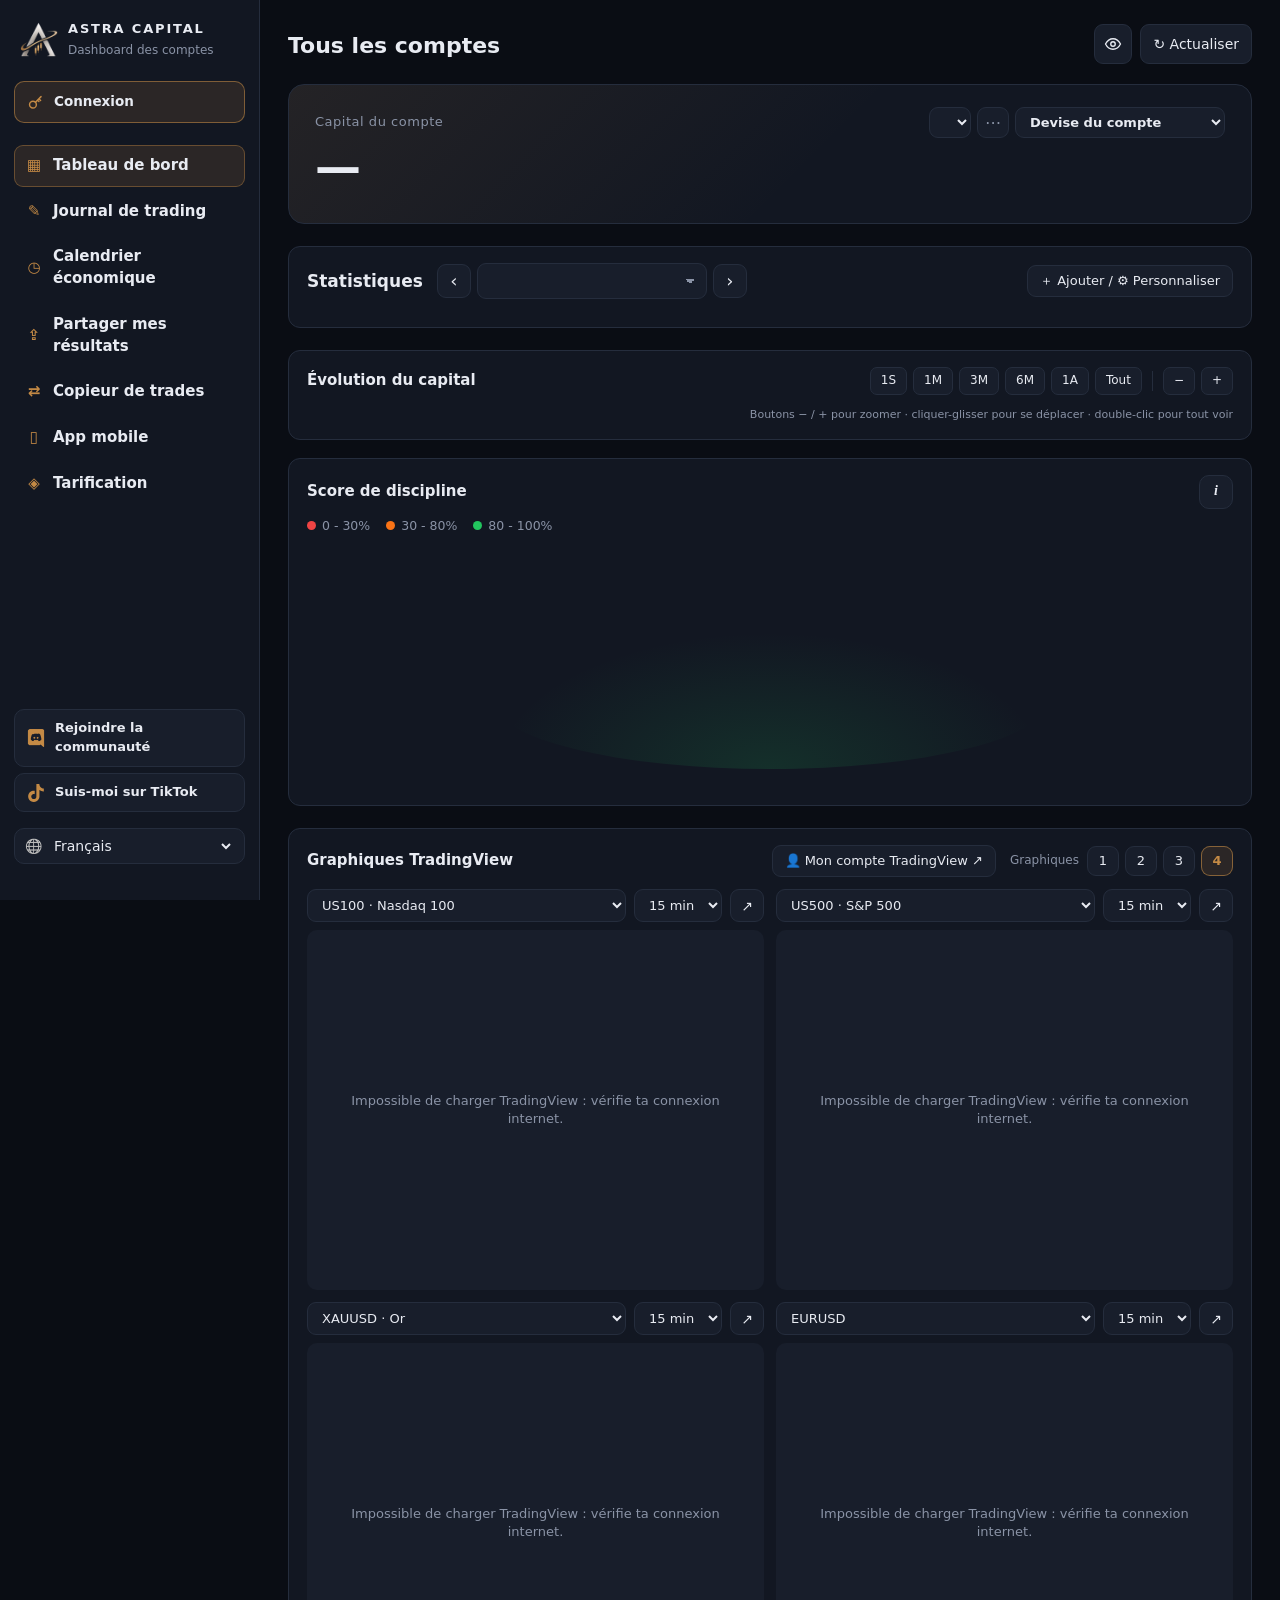
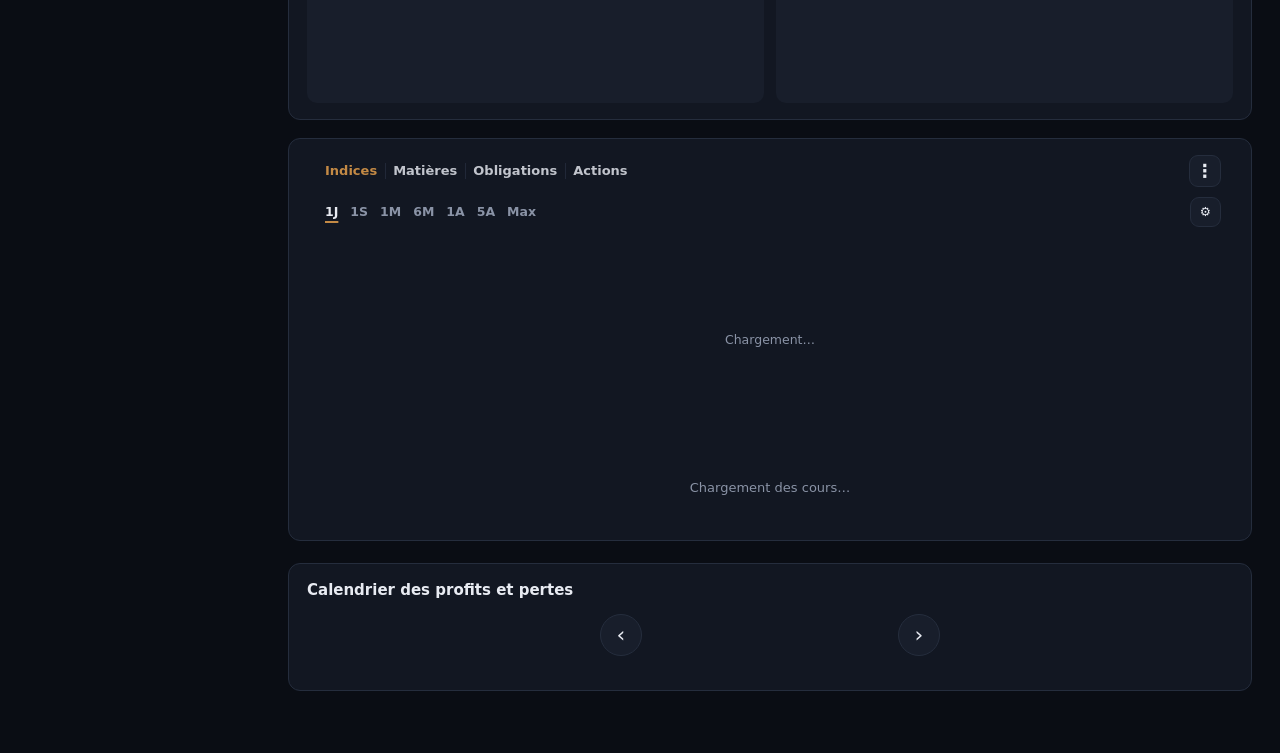
==== commit 36e22e43: "v1.71.3 : clé de licence gardée après les mises à jour, QR code de l'app mobile fiable Co-Authored-B" ====
--- a/static/index.html
+++ b/static/index.html
@@ -121,6 +121,12 @@
   .hero .h-top { display: flex; justify-content: space-between; align-items: center; gap: 12px; }
   .hero select { background: var(--panel-2); color: var(--fg); border: 1px solid var(--line); border-radius: 9px; padding: 6px 10px; font: inherit; font-size: 13px; font-weight: 600; cursor: pointer; }
   .hero select:focus { outline: none; border-color: var(--gold); }
+  .h-sels { display: flex; align-items: center; gap: 6px; flex-wrap: wrap; justify-content: flex-end; }
+  #heroAcc { max-width: 230px; text-overflow: ellipsis; }
+  .h-more { background: var(--panel-2); color: var(--muted); border: 1px solid var(--line); border-radius: 9px; height: 31px; width: 32px; padding: 0; font-size: 16px; line-height: 1; }
+  .h-more:hover { color: var(--gold); border-color: var(--gold); }
+  .h-more[hidden] { display: none; }
+  .acc-bar { display: none !important; }
   .hero .h-fx { color: var(--muted); font-size: 12px; margin-top: 8px; }
   .hero .h-value { font-size: 46px; font-weight: 700; letter-spacing: -.01em; margin: 4px 0 6px; font-variant-numeric: tabular-nums; line-height: 1.1; }
   .hero .h-month { font-size: 17px; font-weight: 600; font-variant-numeric: tabular-nums; }
@@ -187,6 +193,19 @@
   .sub-add { background: none; border: 1px dashed var(--line); color: var(--muted); border-radius: 8px; padding: 7px 9px; text-align: left; font-size: 13px; }
   .sub-add:hover { color: var(--gold); border-color: var(--gold); }
   .acc.active.dimmed { background: transparent; border-color: var(--line); }
+  /* comptes en haut du tableau de bord */
+  .acc-bar { display: flex; gap: 8px; align-items: stretch; overflow-x: auto; margin: -4px 0 18px; padding-bottom: 4px; scrollbar-width: thin; }
+  .acc-bar[hidden] { display: none; }
+  .acc-bar .acc-list { flex-direction: row; gap: 8px; }
+  .acc-bar .acc { flex: 0 0 auto; min-width: 150px; max-width: 220px; flex-direction: column; align-items: flex-start; justify-content: center; gap: 3px;
+    background: var(--panel); border: 1px solid var(--line); padding: 10px 28px 10px 13px; border-radius: 12px; }
+  .acc-bar .acc:hover { background: var(--panel-2); }
+  .acc-bar .acc.active { background: var(--gold-soft); border-color: rgba(196,138,69,.55); }
+  .acc-bar .acc > div:first-child { font-weight: 600; font-size: 14px; white-space: nowrap; overflow: hidden; text-overflow: ellipsis; max-width: 100%; }
+  .acc-bar .acc small { white-space: nowrap; overflow: hidden; text-overflow: ellipsis; max-width: 100%; }
+  .acc-bar .acc .bal { font-size: 14px; color: var(--fg); font-weight: 600; }
+  .acc-bar .acc.active .bal { color: var(--gold); }
+  .acc-bar .sub-add { flex: 0 0 auto; display: flex; align-items: center; padding: 0 16px; border-radius: 12px; white-space: nowrap; }
   .nav button { text-align: left; background: transparent; border: 1px solid transparent; color: var(--fg); border-radius: 9px;
     padding: 9px 10px; display: flex; gap: 10px; align-items: center; }
   .nav button:hover { background: var(--panel-2); }
@@ -197,6 +216,15 @@
   .j-tools select { background: var(--panel-2); color: var(--fg); border: 1px solid var(--line); border-radius: 9px; padding: 8px 12px; font: inherit; }
   .j-tools .sum { margin-left: auto; color: var(--muted); font-variant-numeric: tabular-nums; }
   .j-tools .sum b { font-weight: 650; }
+  .j-accname { display: block; color: var(--muted); font-size: 11.5px; margin-top: 3px; }
+  @media (max-width: 760px) {
+    .j-tools { display: grid; grid-template-columns: 1fr 1fr; gap: 8px; }
+    .j-tools .j-acc { grid-column: 1 / -1; }
+    .j-tools .j-filter { display: none; }
+    .j-tools select, .j-tools .j-pdf { width: 100%; min-width: 0; height: 44px; box-sizing: border-box; }
+    .j-tools .j-pdf { display: flex; align-items: center; justify-content: center; white-space: nowrap; }
+    .j-tools .sum { grid-column: 1 / -1; order: 10; margin: 2px 2px 0; font-size: 14px; }
+  }
   .j-table { width: 100%; border-collapse: collapse; font-variant-numeric: tabular-nums; }
   .j-table th { text-align: left; color: var(--muted); font-size: 11px; font-weight: 500; text-transform: uppercase; letter-spacing: .08em;
     padding: 0 14px 8px; border-bottom: 1px solid var(--line); }
@@ -376,6 +404,8 @@
   .chip-list { display: flex; flex-wrap: wrap; gap: 6px; flex: 1; min-width: 0; }
   .chip-group { color: var(--muted); font-size: 11px; font-weight: 600; text-transform: uppercase; letter-spacing: .08em; width: 96px; flex: 0 0 auto; }
   .news-search { position: relative; flex: 0 0 280px; max-width: 100%; }
+  .news-themes-m { display: none; }
+  .news-themes-m .muted { color: var(--muted); }
   .news-search input { width: 100%; background: var(--panel); border: 1px solid var(--line); color: var(--fg); border-radius: 999px;
     padding: 8px 14px 8px 34px; font: inherit; font-size: 13.5px; }
   .news-search input:focus { outline: none; border-color: var(--gold); }
@@ -808,6 +838,14 @@
   body.locked .nav button:not(.nav-offres) .lock { display: inline-flex; }
   body.locked .nav button:not(.nav-offres) .chev { display: none; }
   body.locked #accSub { display: none !important; }
+  @media (max-width: 760px) {
+    .hero .h-top { flex-wrap: wrap; }
+    .h-sels { width: 100%; justify-content: stretch; flex-wrap: nowrap; }
+    #heroAcc { flex: 1 1 auto; min-width: 0; max-width: none; }
+    #heroCur { flex: 0 0 auto; min-width: 0; max-width: 40%; }
+    .hero select { font-size: 14px !important; padding: 7px 8px; }
+    .h-more { height: 35px; flex: none; }
+  }
   .nav-offres .ic { color: var(--gold); }
   .empty-state { text-align: center; padding: 80px 20px; color: var(--muted); }
   .empty-state h2 { color: var(--fg); margin-bottom: 6px; }
@@ -895,6 +933,66 @@
   .offline-bar b { display: block; color: var(--gold); margin-bottom: 2px; }
   .offline-bar span { color: var(--fg); }
   .offline-bar .btn { flex: none; }
+
+  @media (max-width: 760px) {
+    .modal-bg { z-index: 80; padding: max(10px, env(safe-area-inset-top)) 10px 10px; }
+    .modal { max-height: calc(100dvh - 24px); padding: 18px 16px; }
+    .modal.pdf-done { padding: 18px 16px; }
+    .modal.pdf-done.big { height: calc(100dvh - 24px); max-height: none; }
+    .modal.pdf-done.big .pdf-thumb { overflow-x: hidden; }
+    .modal.pdf-done.big .pdf-sheet { width: 794px; max-width: none; zoom: var(--pz, .45); margin: 8px auto; }
+    .pdf-done-actions { display: grid; grid-template-columns: 1fr 1fr; }
+    .pdf-done-actions #pdfToggle { margin-right: 0 !important; }
+    .pdf-done-actions #pdfGo { grid-column: 1 / -1; order: -1; height: 46px; }
+    .pdf-accs { max-height: 92px; }
+
+    /* calendrier économique */
+    .eco-head { margin-bottom: 10px; }
+    .eco-head h1 { font-size: 20px; }
+    .eco-tabs { display: block; border-bottom: none; margin-bottom: 10px; }
+    #ecoRange .eco-days { display: flex; width: 100%; height: 40px; margin-bottom: 8px; }
+    #ecoRange .eco-days button { flex: 1 0 auto; padding: 0 12px; }
+    .eco-line-tools { display: grid; grid-template-columns: 1fr 44px; gap: 8px; margin: 0; }
+    .eco-zones { grid-column: 1; grid-row: 1; }
+    .eco-zones-btn { width: 100%; height: 40px; justify-content: space-between; }
+    .eco-zones-menu { width: min(300px, calc(100vw - 24px)); }
+    .eco-alert-btn { grid-column: 2; grid-row: 1; width: 44px; height: 40px; }
+    #ecoImp { grid-column: 1 / -1; display: flex; height: 40px; }
+    #ecoImp button { flex: 1; justify-content: center; }
+    .eco-tz { grid-column: 1 / -1; }
+    .eco-tz select { max-width: none; width: 100%; height: 40px; }
+    .eco-card { overflow: hidden; }
+    .eco-table thead { display: none; }
+    .eco-table, .eco-table tbody { display: block; }
+    .eco-table tr.eco-day, .eco-table tr.empty { display: block; }
+    .eco-table tr.eco-day td, .eco-table tr.empty td { display: block; }
+    .eco-table tr.ev { display: grid; grid-template-columns: auto 1fr auto; grid-template-areas: "t c i" "e e e" "a f p"; gap: 6px 10px;
+      padding: 11px 14px; border-bottom: 1px solid var(--line); }
+    .eco-table tr.ev td { display: block; padding: 0; border: none; width: auto !important; background: none !important; }
+    .eco-table tr.ev.next { background: rgba(196,138,69,.08); }
+    .eco-table td.c-time { grid-area: t; font-weight: 650; } .eco-table td.c-cur { grid-area: c; } .eco-table td.c-imp { grid-area: i; }
+    .eco-table td.c-ev { grid-area: e; font-size: 14.5px; line-height: 1.35; }
+    .eco-table td.c-val, .eco-table .c-val:nth-child(7) { display: block; text-align: left; font-size: 13.5px; }
+    .eco-table td.c-val:nth-child(5) { grid-area: a; } .eco-table td.c-val:nth-child(6) { grid-area: f; } .eco-table td.c-val:nth-child(7) { grid-area: p; }
+    .eco-table td.c-val::before { content: attr(data-l); display: block; color: var(--muted); font-size: 10px; font-weight: 600; text-transform: uppercase; letter-spacing: .05em; margin-bottom: 1px; }
+    /* actualité */
+    .news-head { align-items: center; margin-top: 22px; }
+    .news-filters { flex-direction: column; align-items: stretch; gap: 10px; }
+    .news-filters .chips.themes { flex-wrap: nowrap; overflow-x: auto; scrollbar-width: none; padding-bottom: 2px; }
+    .theme-chip { flex: 0 0 auto; white-space: nowrap; font-size: 13px; padding: 7px 12px; }
+    .news-search { flex: 1 1 auto; width: 100%; }
+    .themes .t-lab { display: none; }
+    .news-filters .chips.themes { display: none; }
+    .news-themes-m { display: block; position: relative; }
+    .news-themes-m .eco-zones-btn { width: 100%; height: 40px; justify-content: space-between; }
+    .news-themes-m .eco-zones-menu { width: 100%; box-sizing: border-box; }
+    #newsRefresh { white-space: nowrap; flex: none; }
+    /* abonnement */
+    .of-active { flex-wrap: wrap; }
+    .of-active .acts { display: grid; grid-template-columns: 1fr 1fr; gap: 8px; width: 100%; }
+    .of-active .acts .btn { width: 100%; justify-content: center; }
+    .of-active .acts .btn:first-child:nth-last-child(4), .of-active .acts .btn.danger { grid-column: 1 / -1; }
+  }
 
   /* ---------- app mobile (réglages sur le PC) ---------- */
   #mobile[hidden], #mbBody[hidden] { display: none; }
@@ -987,11 +1085,7 @@
     </div>
     <button type="button" class="login-btn" id="loginKeyBtn" title="Connexion avec ta clé de licence"><svg width="17" height="17" viewBox="0 0 20 20" fill="none"><circle cx="7" cy="12.5" r="4" stroke="currentColor" stroke-width="1.7"/><path d="M10 9.6l6.5-6.5M14 5.6l2 2M12.4 7.2l1.6 1.6" stroke="currentColor" stroke-width="1.7" stroke-linecap="round"/></svg><span class="lk-t" id="loginKeyTxt">Connexion</span></button>
     <nav class="nav" id="nav">
-      <button data-page="dash" class="active"><span class="ic">▦</span><span class="nav-t">Tableau de bord</span><span class="lock" title="Abonnement requis"><svg width="12" height="13" viewBox="0 0 12 13" fill="none"><rect x="1.5" y="5.5" width="9" height="7" rx="1.6" stroke="currentColor" stroke-width="1.3"/><path d="M3.6 5.5V3.8a2.4 2.4 0 0 1 4.8 0v1.7" stroke="currentColor" stroke-width="1.3"/></svg></span><span class="chev" id="accToggle" title="Afficher / masquer les comptes">▾</span></button>
-      <div class="sub" id="accSub">
-        <div class="acc-list" id="accList"></div>
-        <button class="sub-add" id="addBtn">+ Ajouter un compte</button>
-      </div>
+      <button data-page="dash" class="active"><span class="ic">▦</span><span class="nav-t">Tableau de bord</span><span class="lock" title="Abonnement requis"><svg width="12" height="13" viewBox="0 0 12 13" fill="none"><rect x="1.5" y="5.5" width="9" height="7" rx="1.6" stroke="currentColor" stroke-width="1.3"/><path d="M3.6 5.5V3.8a2.4 2.4 0 0 1 4.8 0v1.7" stroke="currentColor" stroke-width="1.3"/></svg></span></button>
       <button data-page="journal"><span class="ic">✎</span><span class="nav-t">Journal de trading</span><span class="lock" title="Abonnement requis"><svg width="12" height="13" viewBox="0 0 12 13" fill="none"><rect x="1.5" y="5.5" width="9" height="7" rx="1.6" stroke="currentColor" stroke-width="1.3"/><path d="M3.6 5.5V3.8a2.4 2.4 0 0 1 4.8 0v1.7" stroke="currentColor" stroke-width="1.3"/></svg></span></button>
       <button data-page="eco"><span class="ic">◷</span><span class="nav-t">Calendrier économique</span><span class="lock" title="Abonnement requis"><svg width="12" height="13" viewBox="0 0 12 13" fill="none"><rect x="1.5" y="5.5" width="9" height="7" rx="1.6" stroke="currentColor" stroke-width="1.3"/><path d="M3.6 5.5V3.8a2.4 2.4 0 0 1 4.8 0v1.7" stroke="currentColor" stroke-width="1.3"/></svg></span></button>
       <button data-page="share"><span class="ic">⇪</span><span class="nav-t">Partager mes résultats</span><span class="lock" title="Abonnement requis"><svg width="12" height="13" viewBox="0 0 12 13" fill="none"><rect x="1.5" y="5.5" width="9" height="7" rx="1.6" stroke="currentColor" stroke-width="1.3"/><path d="M3.6 5.5V3.8a2.4 2.4 0 0 1 4.8 0v1.7" stroke="currentColor" stroke-width="1.3"/></svg></span></button>
@@ -1025,6 +1119,10 @@
         <button class="btn" id="refreshBtn">↻ Actualiser</button>
       </div>
     </header>
+    <div class="acc-bar" id="accSub">
+      <div class="acc-list" id="accList"></div>
+      <button class="sub-add" id="addBtn" type="button">+ Ajouter un compte</button>
+    </div>
     <div id="updateBar"></div>
     <div id="notices"></div>
 
@@ -1033,6 +1131,9 @@
       <section class="hero" id="hero">
         <div class="h-top">
           <div class="h-label-wrap"><div class="h-label">Capital du compte</div><span class="live-dot" id="heroLive" hidden>En direct</span></div>
+          <div class="h-sels">
+          <select id="heroAcc" title="Compte affiché" data-noi18n></select>
+          <button type="button" class="h-more" id="heroAccMore" title="Options du compte">⋯</button>
           <select id="heroCur" title="Devise d'affichage">
             <option value="">Devise du compte</option>
             <option value="EUR">EUR · Euro €</option>
@@ -1041,6 +1142,7 @@
             <option value="JPY">JPY · Yen ¥</option>
             <option value="AUD">AUD · Dollar australien</option>
           </select>
+          </div>
         </div>
         <div class="h-value" id="heroValue">—</div>
         <div class="h-month" id="heroMonth"></div>
@@ -1216,6 +1318,10 @@
       </div>
       <div class="news-filters">
         <div class="chips themes" id="newsThemes"></div>
+        <div class="news-themes-m" id="newsThemesM">
+          <button type="button" class="btn eco-zones-btn" id="newsThemesBtn"></button>
+          <div class="eco-zones-menu" id="newsThemesMenu" hidden></div>
+        </div>
         <div class="news-search">
           <span class="ns-ic">⌕</span>
           <input type="search" id="newsSearch" placeholder="Rechercher : crypto, BCE, pétrole…" autocomplete="off">
@@ -1766,6 +1872,30 @@
   return (list || []).map((a, i) => [a, i]).sort((x, y) => pos(x[0].login) - pos(y[0].login) || x[1] - y[1]).map(x => x[0]);
 }
 let accDragging = false;
+function selectAccount(a) {
+  if (a.locked) { accLimitUpsell(); return; }
+  state.jTrade = null; state.page = 'dash'; state.live = null; liveRev = null; $('#liveBody').innerHTML = '';
+  state.sel = a.login; state.month = null; state.view = null; renderAccounts(); loadData();
+}
+function renderHeroAcc(items) {
+  const s = $('#heroAcc'); if (!s) return; s.innerHTML = '';
+  for (const a of items) s.append(new Option(a.login === 'all' ? tr('Tous les comptes') + ' (' + state.accounts.filter(x => !x.locked).length + ')'
+    : shownName(a.name) + (a.locked ? ' 🔒' : ' · ' + money(a.balance, a.currency)), a.login));
+  s.append(new Option('+ ' + tr('Ajouter un compte'), '__add'));
+  s.value = state.sel;
+  $('#heroAccMore').hidden = state.sel === 'all' || !state.accounts.some(a => a.login === state.sel);
+}
+$('#heroAcc').onchange = e => {
+  const v = e.target.value;
+  if (v === '__add') { e.target.value = state.sel; openLogin(); return; }
+  const a = v === 'all' ? { login: 'all' } : state.accounts.find(x => x.login === v);
+  if (a) selectAccount(a); else e.target.value = state.sel;
+};
+$('#heroAccMore').onclick = e => {
+  e.stopPropagation();
+  const a = state.accounts.find(x => x.login === state.sel); if (!a) return;
+  const r = e.currentTarget.getBoundingClientRect(); openAccountMenu(a, r.left, r.bottom + 6, null);
+};
 function renderAccounts() {
   const list = $('#accList'); list.innerHTML = '';
   const open = state.accounts.filter(a => !a.locked);
@@ -1795,20 +1925,21 @@
     }
     list.appendChild(b);
   }
+  renderHeroAcc(items);
 }
 
 // déplacer un compte dans la colonne de gauche pour changer l'ordre
 $('#accList').addEventListener('pointerdown', e => {
   const btn = e.target.closest('.acc[data-login]'); if (!btn || e.button !== 0 || e.target.closest('.acc-x') || btn.dataset.editing) return;
-  const list = $('#accList'), y0 = e.clientY; let started = false;
+  const list = $('#accList'), x0 = e.clientX; let started = false;
   const move = ev => {
     if (!started) {
-      if (Math.abs(ev.clientY - y0) < 6) return;
+      if (Math.abs(ev.clientX - x0) < 6) return;
       started = true; accDragging = true; btn.classList.add('acc-drag'); document.body.classList.add('q-sorting');
     }
     ev.preventDefault();
     const rows = [...list.querySelectorAll('.acc[data-login]')].filter(r => r !== btn);
-    const after = rows.find(r => { const b = r.getBoundingClientRect(); return ev.clientY < b.top + b.height / 2; });
+    const after = rows.find(r => { const b = r.getBoundingClientRect(); return ev.clientX < b.left + b.width / 2; });
     if (after) { if (btn.nextSibling !== after) list.insertBefore(btn, after); }
     else if (rows.length && rows[rows.length - 1].nextSibling !== btn) list.insertBefore(btn, rows[rows.length - 1].nextSibling);
   };
@@ -1882,8 +2013,9 @@
   $('#pdfAccField').hidden = state.accounts.length < 2;
 }
 function openPdf(months) {
-  const acc = state.accounts.find(a => a.login === state.sel); if (!acc) return;
-  state.pdfAccs = [acc.login];
+  const acc = state.accounts.find(a => a.login === state.sel);
+  if (!acc && state.sel !== 'all') return;
+  state.pdfAccs = acc ? [acc.login] : state.accounts.filter(a => !a.locked).map(a => a.login);
   // mois disponibles sur l'ensemble des comptes
   api('/api/data?login=all').then(d => {
     const all = [...new Set([...(months || []), ...(d.daily || []).filter(x => x.trades || x.pnl).map(x => x.date.slice(0, 7))])].sort().reverse();
@@ -1924,6 +2056,8 @@
 }
 function setPdfBig(big) {
   $('#pdfForm').classList.toggle('big', big);
+  const th = $('#pdfThumb');
+  requestAnimationFrame(() => th.style.setProperty('--pz', Math.min(1, (th.clientWidth - 16) / 794).toFixed(3)));
   $('#pdfToggle').textContent = big ? '↙ Réduire' : '🔍 Aperçu';
 }
 $('#pdfMonth').onchange = fillPdfSheet;
@@ -1989,6 +2123,11 @@
 document.addEventListener('scroll', closeMenu, true);
 
 function startRename(acc, btn) {
+  if (!btn || !btn.offsetParent) { // depuis le menu « ⋯ » du tableau de bord
+    const name = (prompt(tr('Nouveau nom du compte'), acc.name) || '').trim();
+    if (name && name !== acc.name) api('/api/rename', { login: acc.login, name }).catch(e => notice(e.message, true)).then(loadState);
+    return;
+  }
   const nameEl = btn.querySelector('div > div'); if (!nameEl) return;
   btn.dataset.editing = '1';
   const input = document.createElement('input'); input.className = 'acc-edit'; input.value = acc.name; input.maxLength = 60;
@@ -2306,7 +2445,7 @@
   const acc = state.accounts.find(a => a.login === state.sel);
   $('#hero .h-label').textContent = acc ? 'Capital du compte' : 'Capital total des comptes';
   $('#heroCur').value = state.heroCur;
-  const sel = $('#heroCur').options[0]; sel.textContent = 'Devise du compte (' + (cur || 'USD') + ')';
+  const sel = $('#heroCur').options[0]; sel.textContent = innerWidth <= 760 ? tr('Devise') + ' (' + (cur || 'USD') + ')' : 'Devise du compte (' + (cur || 'USD') + ')';
   const now = new Date(); const key = now.getFullYear() + '-' + pad(now.getMonth() + 1);
   const pnl = d.daily.filter(x => x.date.startsWith(key)).reduce((s, x) => s + x.pnl, 0);
   const startOfMonth = d.balance - pnl;
@@ -3355,10 +3494,19 @@
 function perkUpsell(what) { toast(what + (what === 'Le copieur de trades' ? ' est inclus dans l\'offre Pro.' : ' est inclus dans les offres Essentiel et Pro.')); state.page = 'offres'; showPage(); window.scrollTo(0, 0); }
 function syncAboNav() { const l = state.lic || {}, show = !!(l.key_hint && !l.trial); $('#navAbo').hidden = !show; if (!show && state.page === 'abo') { state.page = 'offres'; showPage(); } }
 function applyLock() { document.body.classList.toggle('locked', !licOk()); syncAboNav(); if (typeof syncHelpFab === 'function') syncHelpFab(); if (typeof syncLoginBtn === 'function') syncLoginBtn(); }
+let licLostCheck = null;
 function licenceLost() {
   if (state.lic && !state.lic.active) return;
-  state.lic = Object.assign({}, state.lic || {}, { active: false });
-  applyLock(); state.page = 'offres'; showPage();
+  if (licLostCheck) return;
+  // on revérifie avant de bloquer : un refus passager (redémarrage, fichier occupé) ne doit pas redemander la clé
+  licLostCheck = setTimeout(async () => {
+    licLostCheck = null;
+    let lic = null;
+    try { lic = await api('/api/licence'); } catch (e) { return; }
+    if (lic && lic.active) { state.lic = lic; return; }
+    state.lic = Object.assign({}, state.lic || {}, lic || {}, { active: false });
+    applyLock(); state.page = 'offres'; showPage();
+  }, 1500);
 }
 const fmtLicDay = iso => { try { return new Date(iso).toLocaleDateString(LOCALE, { day: 'numeric', month: 'long', year: 'numeric' }); } catch (e) { return ''; } };
 async function renderOffres() {
@@ -3401,7 +3549,8 @@
       if (!confirmRemoveLic) { confirmRemoveLic = true; rm.textContent = 'Confirmer ?'; setTimeout(() => { confirmRemoveLic = false; rm.textContent = 'Retirer de ce PC'; }, 3000); return; }
       await api('/api/licence/remove', {}); confirmRemoveLic = false; await refreshLicence(); toast('Licence retirée de ce PC.');
     };
-    if (lic.trial) acts.innerHTML = ''; else acts.append(v, rm);
+    const mk = el('button', 'btn', 'Modifier la clé d\'accès'); mk.type = 'button'; mk.onclick = openKey;
+    if (lic.trial) acts.innerHTML = ''; else acts.append(v, mk, rm);
     box.append(el('div', 'st', lic.active ? '✓' : '!'), tx, acts);
   } else box.hidden = true;
   $('#ofKeyBox').hidden = !!lic.active && !lic.trial;
@@ -3528,9 +3677,14 @@
   try { await api('/api/open-url', { url }); toast('La page de paiement s\'ouvre dans ton navigateur. Ta clé arrive ensuite par e-mail.'); }
   catch (e) { window.open(url, '_blank', 'noopener'); }
 }
-async function refreshLicence(force) {
+async function refreshLicence(force, tries = 0) {
   const was = licOk();
-  try { state.lic = await api('/api/licence' + (force ? '?verifier=1' : '')); } catch (e) { state.lic = state.lic || { active: false }; }
+  try { state.lic = await api('/api/licence' + (force ? '?verifier=1' : '')); }
+  catch (e) {
+    // application en train de redémarrer (mise à jour) : on réessaie au lieu de redemander la clé
+    if (!state.lic && tries < 30) { setTimeout(() => refreshLicence(force, tries + 1), 2000); return; }
+    state.lic = state.lic || { active: false };
+  }
   applyLock();
   if (licOk() && !was) { state.page = 'dash'; await loadState(); }
   else if (!licOk()) { state.page = 'offres'; showPage(); }
@@ -3601,6 +3755,7 @@
   $('#share').hidden = state.page !== 'share';
   $('#copier').hidden = state.page !== 'copier';
   $('#mobile').hidden = state.page !== 'mobile';
+  $('#accSub').hidden = state.page !== 'dash' || !hasAcc;
   $('#cpNav').hidden = state.page !== 'copier';
   if (['offres', 'abo', 'share', 'copier', 'mobile'].includes(state.page)) { $('#content').hidden = true; $('#journal').hidden = true; }
   document.querySelector('header.top').style.display = ['eco', 'offres', 'abo', 'share', 'copier', 'mobile'].includes(state.page) ? 'none' : '';
@@ -3634,8 +3789,15 @@
       : r.snap_at ? tr('Copie hors ligne à jour :') + ' ' + new Date(r.snap_at * 1000).toLocaleTimeString(LOCALE, { hour: '2-digit', minute: '2-digit' }) + '. ' + tr('PC éteint, ton téléphone affiche ces derniers chiffres.')
       : tr('Copie hors ligne : premier envoi en cours…');
   }
+  if (r.link) $('#mbLink').value = r.link;
+  if (r.link && typeof qrcode !== 'function' && !window._qrLoading) {
+    window._qrLoading = true;
+    const sc = document.createElement('script'); sc.src = '/static/qrcode.js?v=' + Date.now();
+    sc.onload = () => { window._qrLoading = false; mbLast = null; renderMobile(); }; sc.onerror = () => { window._qrLoading = false; };
+    document.head.appendChild(sc);
+  }
   if (r.link && r.link !== mbLast && typeof qrcode === 'function') {
-    mbLast = r.link; $('#mbLink').value = r.link;
+    mbLast = r.link;
     const qr = qrcode(0, 'M'); qr.addData(r.link); qr.make();
     const cv = $('#mbQr'), g = cv.getContext('2d'), n = qr.getModuleCount(), m = Math.floor(cv.width / n), off = Math.floor((cv.width - m * n) / 2);
     g.fillStyle = '#fff'; g.fillRect(0, 0, cv.width, cv.height); g.fillStyle = '#0a0d14';
@@ -3671,17 +3833,8 @@
   if (!licOk() && b.dataset.page !== 'offres' && b.dataset.page !== 'abo') { toast('Choisis une offre pour débloquer l\'application.'); state.page = 'offres'; showPage(); return; }
   if (b.dataset.page === 'copier' && !hasPerk('copier')) { perkUpsell('Le copieur de trades'); return; }
   state.page = b.dataset.page; state.jTrade = null;
-  if (state.page === 'journal' && state.sel === 'all' && state.accounts.length) {
-    state.sel = state.accounts[0].login; state.month = null; state.view = null; renderAccounts(); loadData();
-  }
   showPage(); window.scrollTo(0, 0);
 });
-try { if (localStorage.getItem('accSubClosed') === '1') { $('#accSub').hidden = true; $('#accToggle').classList.add('closed'); } } catch (e) {}
-$('#accToggle').onclick = ev => {
-  ev.stopPropagation();
-  const sub = $('#accSub'); sub.hidden = !sub.hidden; $('#accToggle').classList.toggle('closed', sub.hidden);
-  try { localStorage.setItem('accSubClosed', sub.hidden ? '1' : '0'); } catch (e) {}
-};
 
 // ---------- journal de trading ----------
 const el = (tag, cls, text) => { const e = document.createElement(tag); if (cls) e.className = cls; if (text !== undefined) e.textContent = text; return e; };
@@ -3701,22 +3854,19 @@
 const pts = (t, price) => price === null || price === undefined || t.op === undefined ? null : (t.side === 'buy' ? price - t.op : t.op - price);
 
 function journalTrades() {
-  return (state.data && state.data.trades || []).filter(t => t.a === state.sel).slice().sort((a, b) => (b.ct || b.d).localeCompare(a.ct || a.d));
+  return (state.data && state.data.trades || []).filter(t => state.sel === 'all' || t.a === state.sel).slice().sort((a, b) => (b.ct || b.d).localeCompare(a.ct || a.d));
 }
 
 function renderJournal() {
   const box = $('#journal'); box.innerHTML = '';
   const accs = state.accounts.filter(a => !a.demo || true);
-  if (state.sel === 'all') {
-    if (state.accounts.length) { state.sel = state.accounts[0].login; renderAccounts(); loadData(); }
-    return;
-  }
   const d = state.data; if (!d) return;
-  const acc = (d.per_account || {})[state.sel] || {};
+  const isAll = state.sel === 'all', pa = d.per_account || {};
+  const acc = isAll ? { has_trades: Object.values(pa).some(a => a.has_trades) } : pa[state.sel] || {};
   const all = journalTrades();
   if (state.jTrade) {
-    const t = all.find(x => String(x.id) === String(state.jTrade));
-    if (t) return renderTradeDetail(box, t, acc, d.currency);
+    const t = all.find(x => String(x.id) === String(state.jTrade) && (!isAll || !state.jTradeAcc || x.a === state.jTradeAcc));
+    if (t) return renderTradeDetail(box, t, isAll ? pa[t.a] || {} : acc, d.currency);
     state.jTrade = null;
   }
   if (!acc.has_trades || (all.length && all[0].s === undefined)) {
@@ -3727,23 +3877,25 @@
   // filtres
   const tools = el('div', 'j-tools');
   const months = [...new Set(all.map(t => t.d.slice(0, 7)))];
-  const ms = el('select');
+  const ms = el('select', 'j-month');
   ms.append(new Option('Tous les mois', 'all'));
   for (const k of months) { const mn = MONTHS[Number(k.slice(5)) - 1]; ms.append(new Option(mn.charAt(0).toUpperCase() + mn.slice(1) + ' ' + k.slice(0, 4), k)); }
   if (state.jMonth !== 'all' && !months.includes(state.jMonth)) state.jMonth = 'all';
   ms.value = state.jMonth; ms.onchange = () => { state.jMonth = ms.value; renderJournal(); };
-  const fs = el('select');
+  const fs = el('select', 'j-filter');
   fs.append(new Option('Tous les trades', 'all'), new Option('Gagnants', 'win'), new Option('Perdants', 'loss'));
   fs.value = state.jFilter; fs.onchange = () => { state.jFilter = fs.value; renderJournal(); };
+  if (innerWidth <= 760) state.jFilter = 'all'; // pas de filtre gagnants / perdants sur téléphone
   const list = all.filter(t => (state.jMonth === 'all' || t.d.startsWith(state.jMonth))
     && (state.jFilter === 'all' || (state.jFilter === 'win' ? t.n > 0 : t.n < 0)));
   const total = list.reduce((s, t) => s + t.n, 0);
   const sum = el('div', 'sum'); sum.append(list.length + ' trade' + (list.length > 1 ? 's' : '') + ' · ');
   const tb = el('b', cls(total), money(total, d.currency, true)); sum.append(tb);
-  const as = el('select'); as.title = 'Compte du journal';
+  const as = el('select', 'j-acc'); as.title = 'Compte du journal';
+  if (state.accounts.length > 1) as.append(new Option('Tous les comptes', 'all'));
   for (const a of state.accounts) as.append(new Option(shownName(a.name), a.login));
   as.value = state.sel; as.onchange = () => { state.sel = as.value; state.jMonth = 'all'; state.jTrade = null; renderAccounts(); loadData(); };
-  const pdfBtn = el('button', 'btn', '⤓ PDF du mois'); pdfBtn.title = 'Enregistrer les résultats d\'un mois en PDF';
+  const pdfBtn = el('button', 'btn j-pdf', '⤓ PDF du mois'); pdfBtn.title = 'Enregistrer les résultats d\'un mois en PDF';
   if (!hasPerk('pdf')) { pdfBtn.classList.add('perk-off'); pdfBtn.title = 'Inclus dans les offres Essentiel et Pro'; pdfBtn.textContent = '⤓ PDF du mois'; }
   pdfBtn.onclick = () => hasPerk('pdf') ? openPdf(months) : perkUpsell('Le rapport PDF mensuel');
   tools.append(as, ms, fs, sum, pdfBtn); box.appendChild(tools);
@@ -3762,11 +3914,12 @@
       td.append(new Date(t.d + 'T12:00:00').toLocaleDateString(LOCALE, { weekday: 'long', day: 'numeric', month: 'long', year: 'numeric' }) + ' · ');
       td.append(el('span', cls(dayPnl), money(dayPnl, d.currency, true))); tr.appendChild(td); tbody.appendChild(tr);
     }
-    const tr = el('tr', 'row'); tr.onclick = () => { state.jTrade = t.id; renderJournal(); window.scrollTo(0, 0); };
+    const tr = el('tr', 'row'); tr.onclick = () => { state.jTrade = t.id; state.jTradeAcc = t.a; renderJournal(); window.scrollTo(0, 0); };
     const c1 = el('td'); c1.append(t.ct ? fmtDate(t.ct) : new Date(t.d + 'T12:00:00').toLocaleDateString(LOCALE));
     if (t.ct) { c1.append(' '); c1.append(el('span', 'muted', fmtTime(t.ct).slice(0, 5))); }
     const c2 = el('td'); c2.append(el('span', 'sym', t.s || '—'));
     if (t.side) { c2.append(' '); c2.append(el('span', 'badge ' + t.side, t.side === 'buy' ? 'Long' : 'Short')); }
+    if (isAll && pa[t.a]) c2.append(el('span', 'j-accname', shownName(pa[t.a].name || t.a)));
     const c3 = el('td', 'pnl ' + cls(t.n), money(t.n, d.currency, true));
     tr.append(c1, c2, c3); tbody.appendChild(tr);
   }
@@ -4155,7 +4308,9 @@
       const better = (ev.actual > ev.forecast) !== ECO_INVERSE.test((ev.title || '') + ' ' + (ev.title_en || ''));
       tdA.classList.add(better ? 'val-up' : 'val-down');
     }
-    tr.append(tdT, tdC, tdI, tdE, tdA, el('td', 'c-val', fmtEcoVal(ev.forecast, ev)), el('td', 'c-val', fmtEcoVal(ev.previous, ev)));
+    const tdF = el('td', 'c-val', fmtEcoVal(ev.forecast, ev)), tdP = el('td', 'c-val', fmtEcoVal(ev.previous, ev));
+    tdA.dataset.l = window.tr('Actuel'); tdF.dataset.l = window.tr('Prévision'); tdP.dataset.l = window.tr('Précédent'); tdE.classList.add('c-ev');
+    tr.append(tdT, tdC, tdI, tdE, tdA, tdF, tdP);
     body.appendChild(tr);
   });
   $('#ecoUpd').textContent = 'mis à jour à ' + new Date().toLocaleTimeString(LOCALE, { hour: '2-digit', minute: '2-digit' }) + (data.stale ? ' (hors ligne)' : '');
@@ -4201,7 +4356,25 @@
     };
     box.appendChild(c);
   }
-}
+  // téléphone : même choix dans un menu déroulant
+  const menu = $('#newsThemesMenu'); menu.innerHTML = '';
+  for (const [id, label] of NEWS_THEMES) {
+    const on = state.news.themes.includes(id);
+    const lb = el('label'), cb = document.createElement('input'); cb.type = 'checkbox'; cb.checked = on;
+    cb.onchange = () => {
+      if (on && state.news.themes.length === 1) { cb.checked = true; return; }
+      state.news.themes = on ? state.news.themes.filter(x => x !== id) : NEWS_THEMES.map(t => t[0]).filter(x => x === id || state.news.themes.includes(x));
+      api('/api/prefs', { newsThemes: state.news.themes }).catch(() => {});
+      buildNewsThemes(); state.news.shown = 12; loadNews(true);
+    };
+    lb.append(cb, document.createTextNode(label)); menu.appendChild(lb);
+  }
+  const btn = $('#newsThemesBtn'); btn.innerHTML = '';
+  const n = state.news.themes.length;
+  btn.append(el('span', null, tr('Thèmes')), el('span', 'muted', n === 1 ? (NEWS_THEMES.find(t => t[0] === state.news.themes[0]) || [, ''])[1] : n + ' ' + tr('choisis')), el('span', 'muted', '▾'));
+}
+$('#newsThemesBtn').onclick = e => { e.stopPropagation(); $('#newsThemesMenu').hidden = !$('#newsThemesMenu').hidden; };
+document.addEventListener('click', e => { if (!e.target.closest('#newsThemesM')) $('#newsThemesMenu').hidden = true; });
 function timeAgo(d) {
   const m = Math.round((Date.now() - d) / 60000);
   if (m < 1) return "à l'instant";
